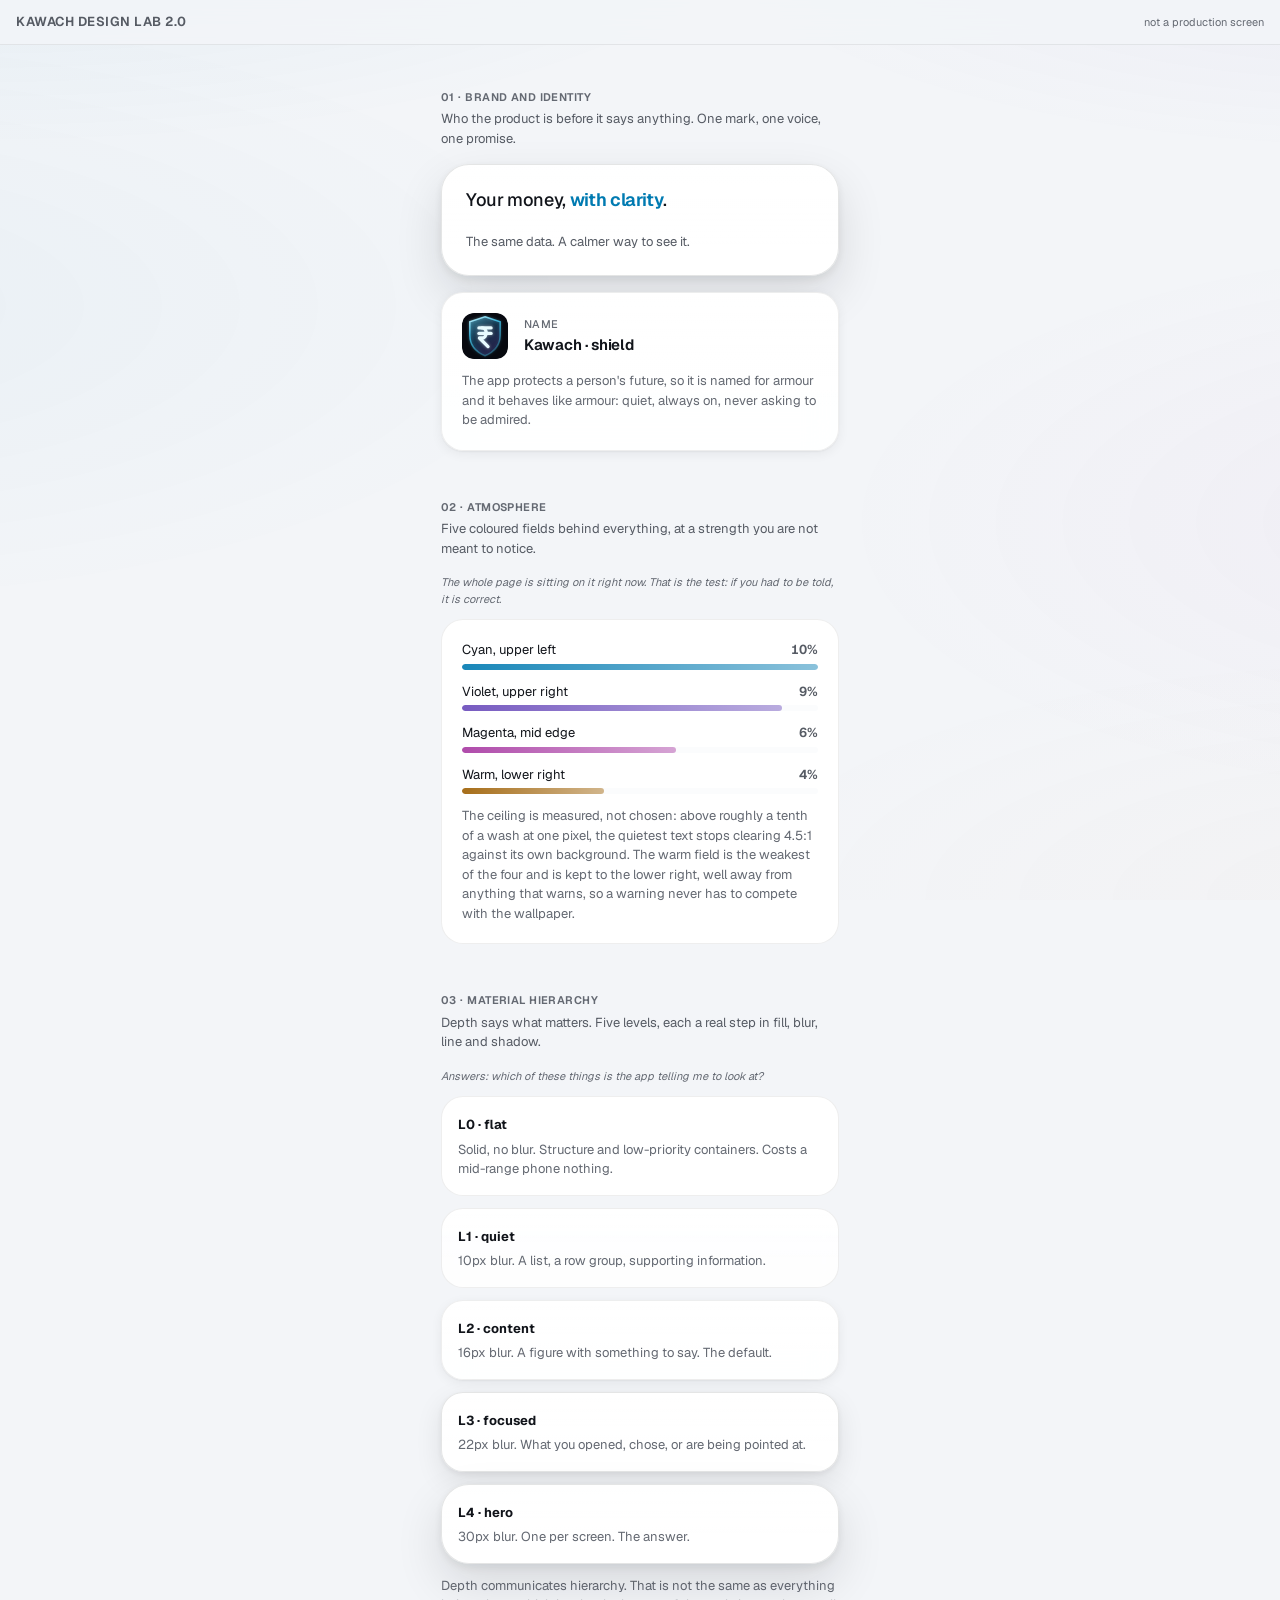
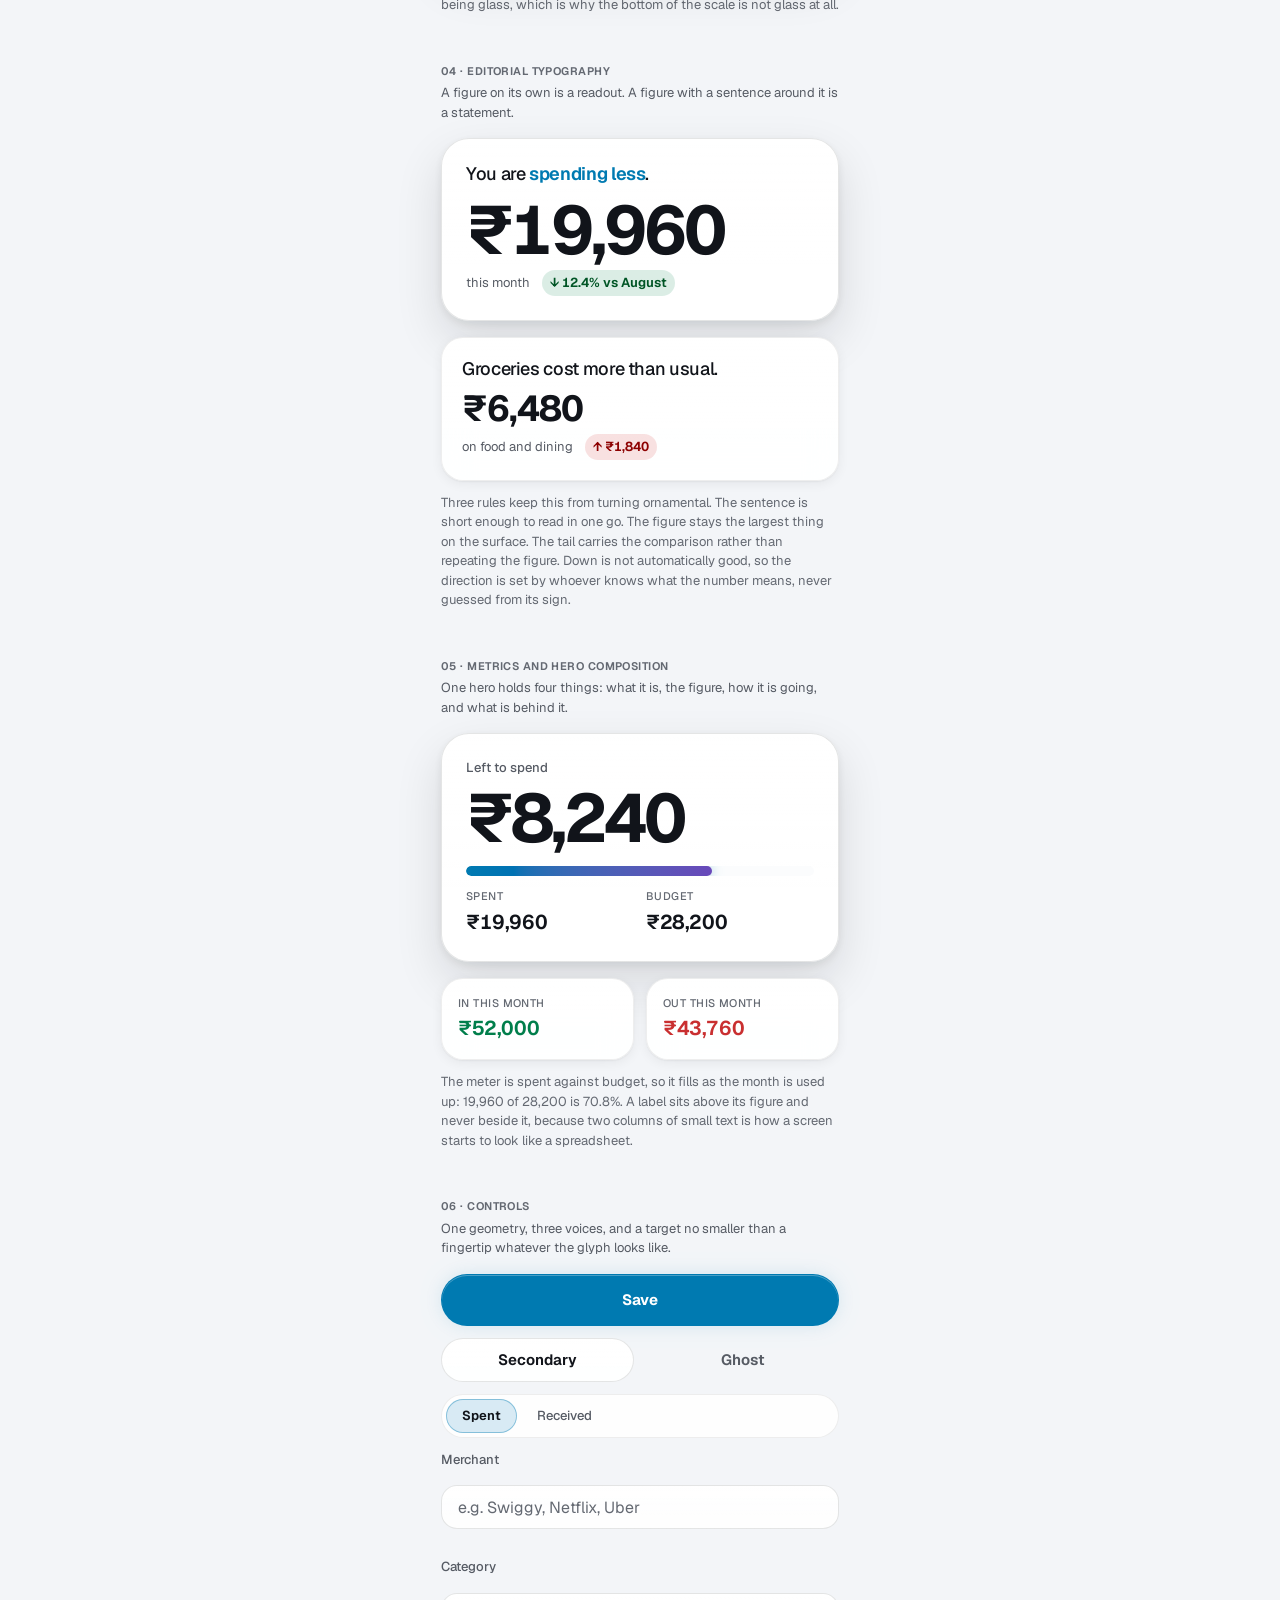
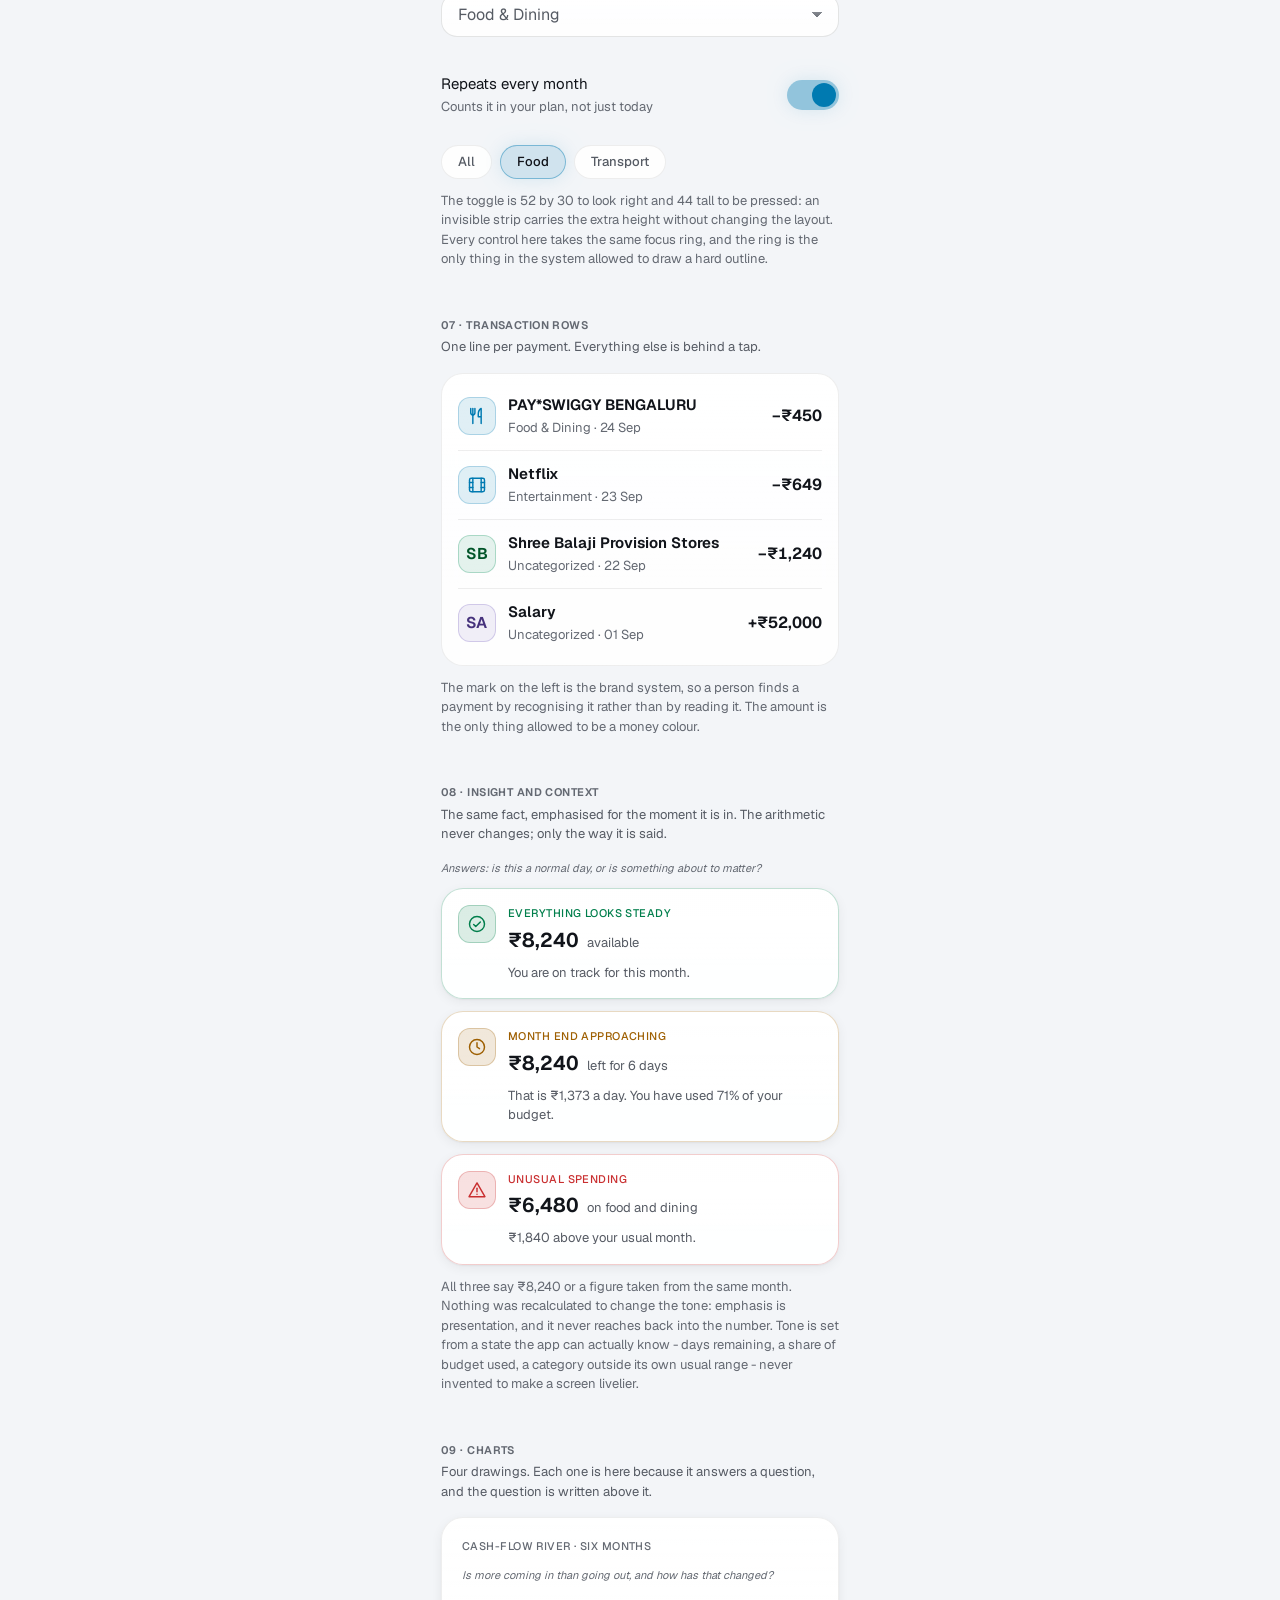
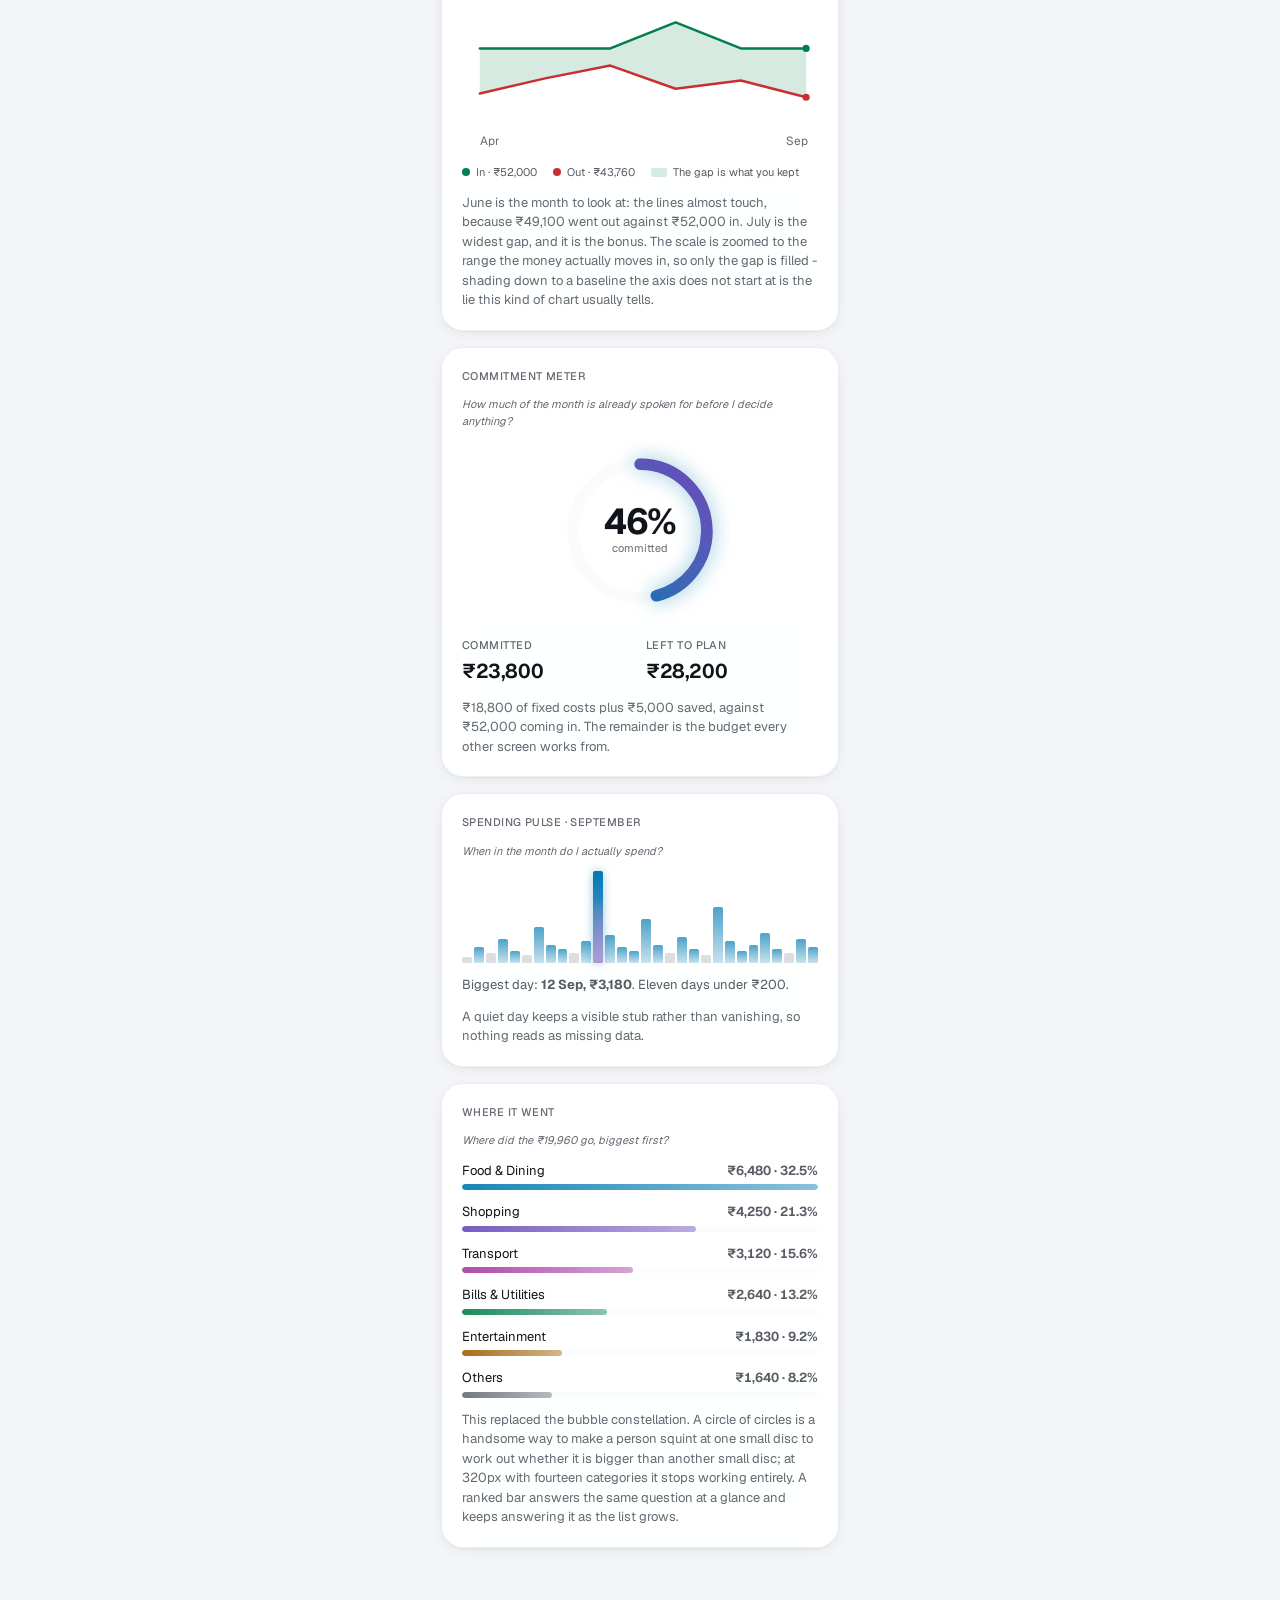
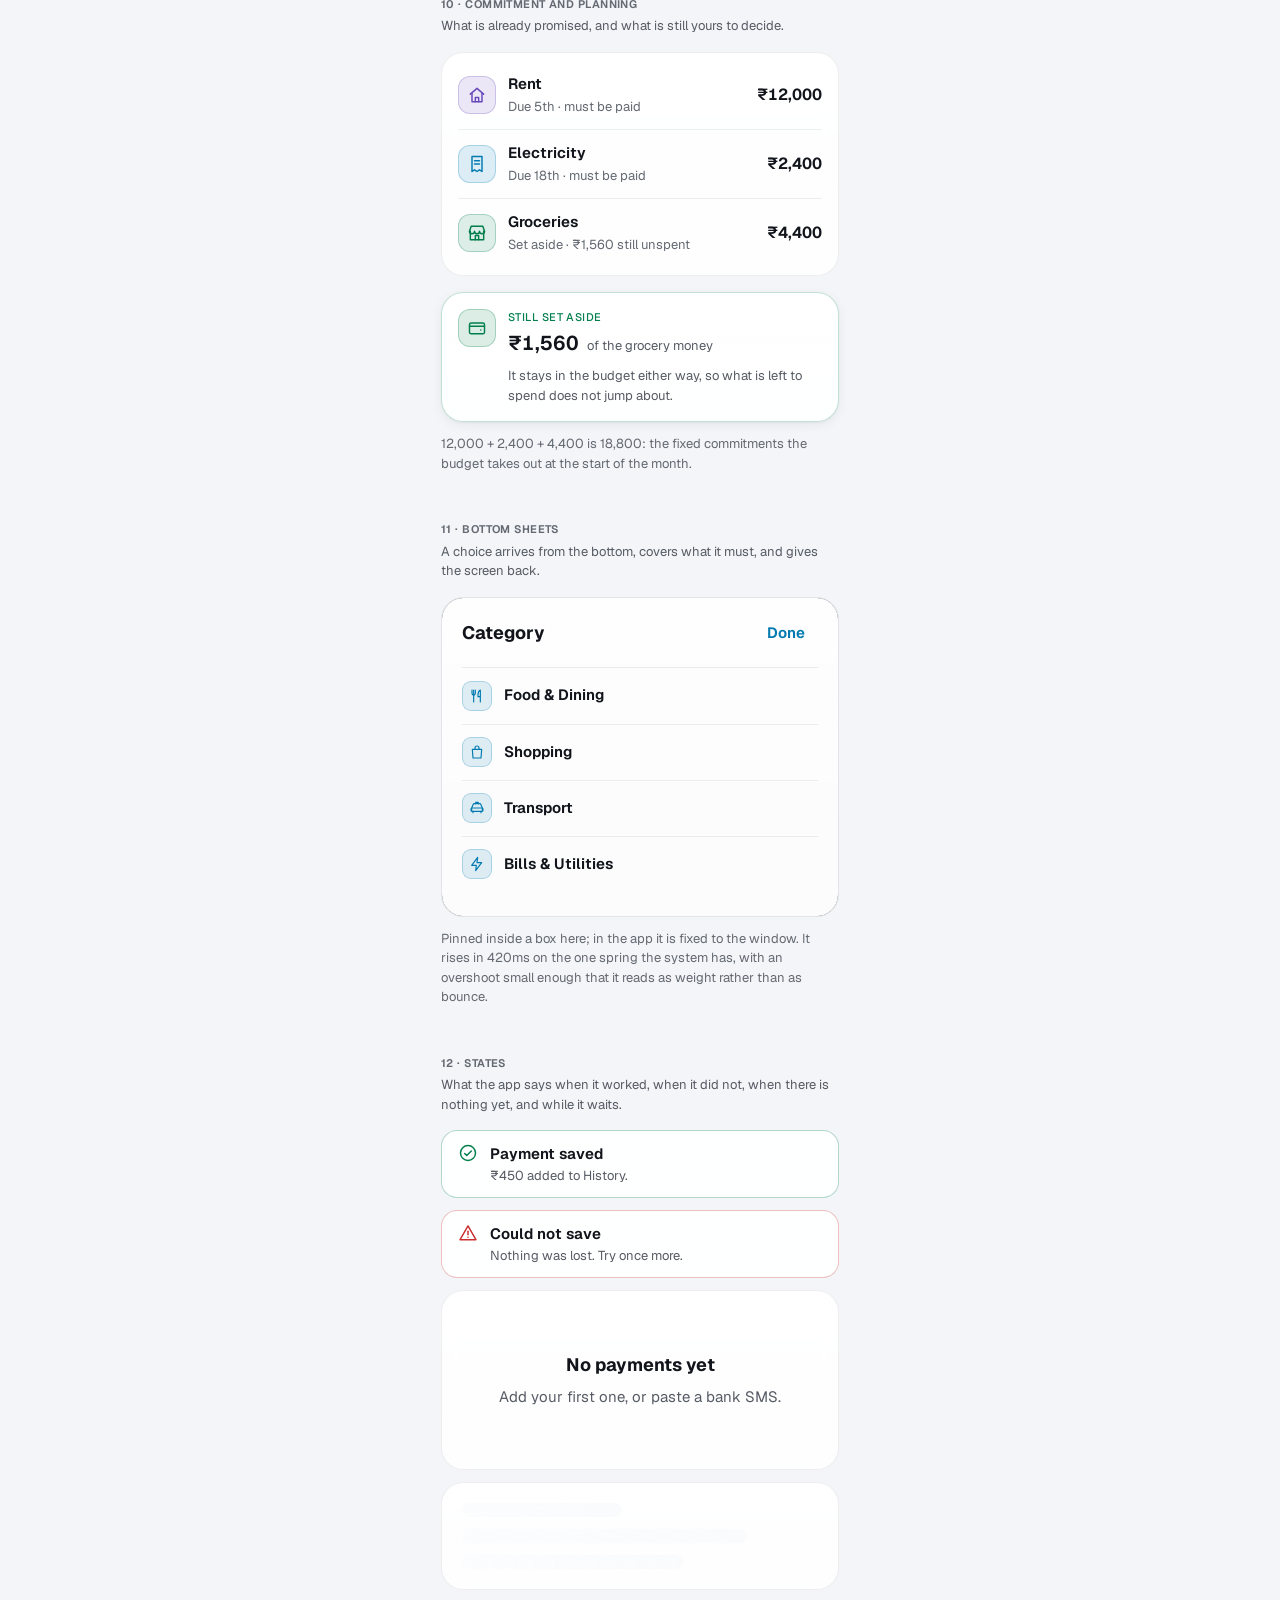
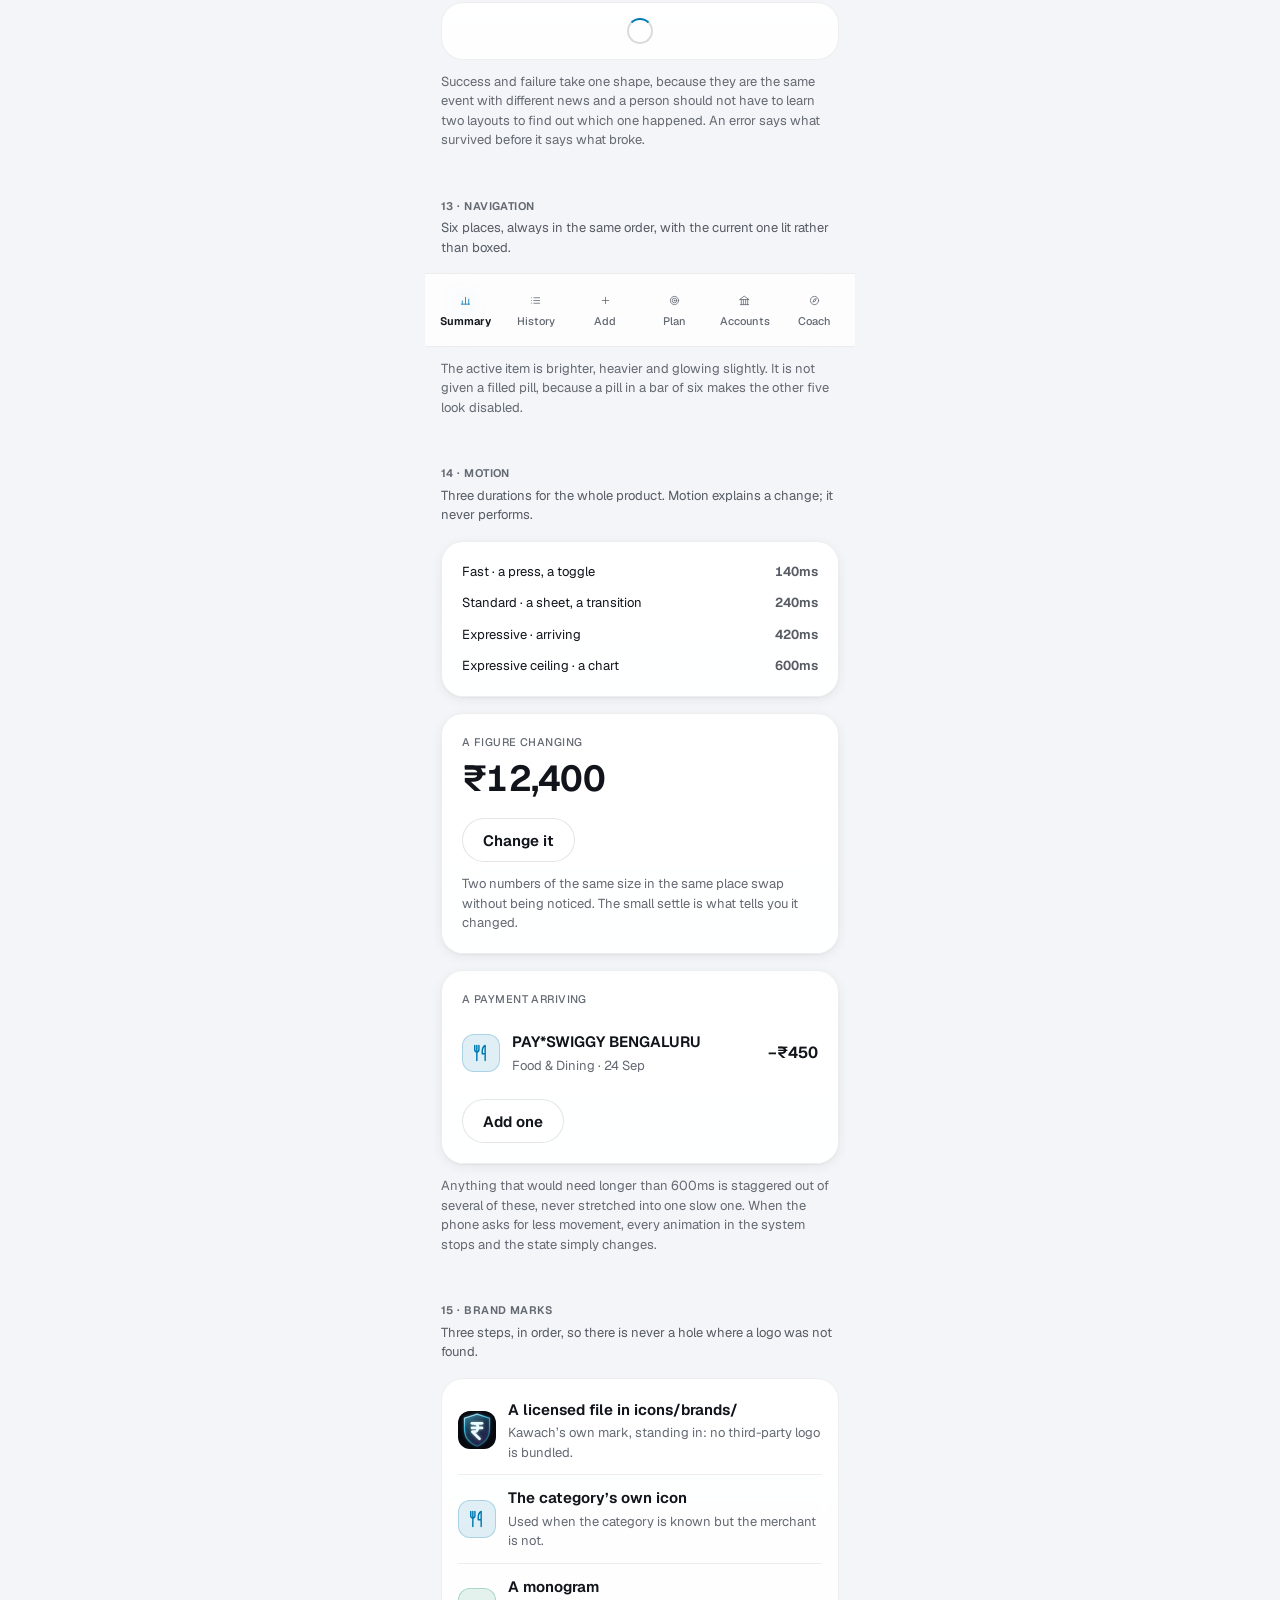
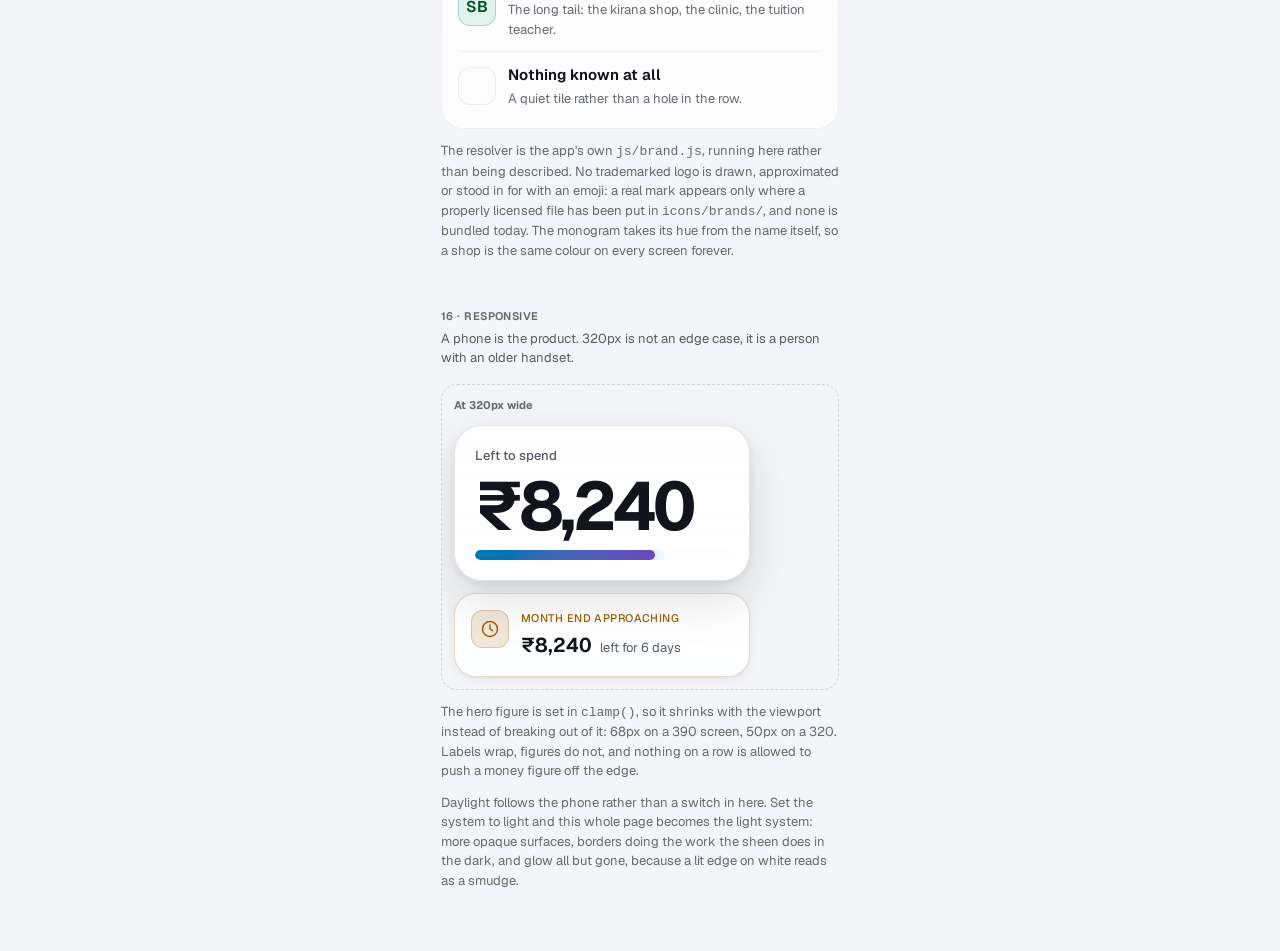
==== lab/index.html @ 201e1597 "Kawach 4.0: one product, six screens on the same design system Every screen now speaks the Design La" ====
<!doctype html>
<html lang="en">
<head>
<meta charset="utf-8">
<meta name="viewport" content="width=device-width, initial-scale=1, viewport-fit=cover">
<title>Kawach design lab 2.0</title>
<meta name="robots" content="noindex">
<meta name="theme-color" content="#0a0c14">
<!--
  THE DESIGN LAB 2.0. Not a screen of the app.

  It exists so the visual system can be judged on its own before a screen is
  built on it. It loads css/dna.css for the system and two of the app's own
  modules - js/icons.js and js/brand.js - so the icon set and the brand
  resolver are the real ones rather than a drawing of them. No database, no
  router, no service worker, no network. Deleting this folder would leave
  Kawach exactly as it is.

  Every figure here is invented, and every figure here adds up:

      income                52,000
      fixed commitments   - 18,800
      saved each month    -  5,000
      ------------------------------
      budget                28,200
      spent so far        - 19,960
      ------------------------------
      left to spend          8,240

  A system that lies about arithmetic cannot be made to look right here.
-->
<link rel="stylesheet" href="../css/dna.css">
<style>
  /* Lab chrome only. Nothing in this block is part of the system. */
  body { margin: 0; }
  .lab { max-width: 430px; margin: 0 auto; padding: var(--k-5) var(--k-4) var(--k-16); }

  .lab-bar {
    position: sticky; top: 0; z-index: 5;
    display: flex; align-items: baseline; gap: var(--k-3);
    padding: var(--k-3) var(--k-4);
    background: color-mix(in oklch, var(--k-bg) 86%, transparent);
    -webkit-backdrop-filter: blur(18px); backdrop-filter: blur(18px);
    border-bottom: 1px solid var(--k-hairline);
  }
  .lab-bar b {
    font-size: var(--k-label); font-weight: var(--k-w-fig);
    letter-spacing: var(--k-track-caption); text-transform: uppercase; color: var(--k-text-2);
  }
  .lab-bar span { margin-left: auto; font-size: var(--k-caption); color: var(--k-text-3); }

  .lab-sec { margin-top: var(--k-12); }
  .lab-sec:first-of-type { margin-top: var(--k-6); }
  .lab-sec > h2 {
    margin: 0 0 var(--k-1);
    font-size: var(--k-caption); font-weight: var(--k-w-fig);
    letter-spacing: var(--k-track-caption); text-transform: uppercase; color: var(--k-text-3);
  }
  /* What the section is for, in one line. The lab explains itself or it is
     just a page of pretty rectangles. */
  .lab-sec > h2 + p { margin: 0 0 var(--k-4); font-size: var(--k-label); color: var(--k-text-2); line-height: var(--k-lh-body); }
  .lab-note { font-size: var(--k-label); color: var(--k-text-3); margin: var(--k-3) 0 0; line-height: var(--k-lh-body); }
  .lab-q { font-size: var(--k-caption); color: var(--k-text-3); margin: 0 0 var(--k-3); font-style: italic; }

  .stack { display: flex; flex-direction: column; gap: var(--k-4); }
  .stack--tight { gap: var(--k-3); }
  .rowy { display: flex; gap: var(--k-2); flex-wrap: wrap; align-items: center; }
  .two { display: grid; grid-template-columns: 1fr 1fr; gap: var(--k-3); }
  .three { display: grid; grid-template-columns: repeat(3, 1fr); gap: var(--k-3); }

  .swatch { height: 52px; border-radius: var(--k-r-sm); border: 1px solid var(--k-hairline); }
  .swatch-name { font-size: var(--k-caption); color: var(--k-text-3); margin-top: 5px; display: block; }

  /* The app's icon helper returns <svg class="icon">, which production sizes
     in style.css. The lab does not load style.css, so it sizes it here. */
  .icon { width: 1em; height: 1em; display: block; }

  /* A framed viewport for showing something at a width that is not this one. */
  .lab-frame {
    border: 1px dashed var(--k-border);
    border-radius: var(--k-r-md);
    padding: var(--k-3);
    overflow: hidden;
  }
  .lab-frame > b { display: block; font-size: var(--k-caption); color: var(--k-text-3); margin-bottom: var(--k-3); }
  /* Never wider than the column it sits in, or the demonstration of not
     overflowing is itself an overflow. */
  .lab-w320 { width: min(296px, 100%); }

  /* The nav is full width on a real screen, so the demo has to be too, or
     it measures six targets squeezed into a padded column and reports a
     problem the product does not have. */
  .lab-bleed { margin-inline: calc(var(--k-4) * -1); }

  /* The sheet component is fixed to the bottom of the window by design. To
     show it in a page of other things, it is pinned inside a box instead. */
  .sheet-demo { position: relative; height: 320px; border-radius: var(--k-r-lg); overflow: hidden; border: 1px solid var(--k-hairline); }
  .sheet-demo .k-scrim, .sheet-demo .k-sheet { position: absolute; }
</style>
</head>
<body class="k k-atmosphere">

<div class="lab-bar">
  <b>Kawach design lab 2.0</b>
  <span>not a production screen</span>
</div>

<div class="lab">

<!-- 01 · BRAND / IDENTITY ------------------------------------------- -->
<section class="lab-sec">
  <h2>01 · Brand and identity</h2>
  <p>Who the product is before it says anything. One mark, one voice, one promise.</p>

  <div class="k-hero">
    <div class="k-editorial">
      <p class="k-editorial__lede">Your money, <span class="k-editorial__em">with clarity</span>.</p>
      <div class="k-editorial__tail">The same data. A calmer way to see it.</div>
    </div>
  </div>

  <div class="k-pane" style="margin-top:var(--k-4)">
    <div class="rowy" style="gap:var(--k-4)">
      <img src="../icons/kawach.svg" alt="" width="46" height="46" style="border-radius:var(--k-r-sm)">
      <div class="k-metric">
        <span class="k-metric__k">Name</span>
        <span class="k-metric__v" style="font-size:var(--k-body)">Kawach &middot; shield</span>
      </div>
    </div>
    <p class="lab-note">The app protects a person's future, so it is named for armour and it behaves like armour: quiet, always on, never asking to be admired.</p>
  </div>
</section>

<!-- 02 · ATMOSPHERE ------------------------------------------------- -->
<section class="lab-sec">
  <h2>02 · Atmosphere</h2>
  <p>Five coloured fields behind everything, at a strength you are not meant to notice.</p>
  <p class="lab-q">The whole page is sitting on it right now. That is the test: if you had to be told, it is correct.</p>

  <div class="k-pane--flat k-pane">
    <div class="stack stack--tight">
      <div class="k-share__row">
        <span class="k-share__name">Cyan, upper left</span><span class="k-share__v">10%</span>
        <div class="k-share__track"><div class="k-share__fill" style="--k-w:100%;--k-tint:var(--k-cyan)"></div></div>
      </div>
      <div class="k-share__row">
        <span class="k-share__name">Violet, upper right</span><span class="k-share__v">9%</span>
        <div class="k-share__track"><div class="k-share__fill" style="--k-w:90%;--k-tint:var(--k-violet)"></div></div>
      </div>
      <div class="k-share__row">
        <span class="k-share__name">Magenta, mid edge</span><span class="k-share__v">6%</span>
        <div class="k-share__track"><div class="k-share__fill" style="--k-w:60%;--k-tint:var(--k-magenta)"></div></div>
      </div>
      <div class="k-share__row">
        <span class="k-share__name">Warm, lower right</span><span class="k-share__v">4%</span>
        <div class="k-share__track"><div class="k-share__fill" style="--k-w:40%;--k-tint:var(--k-warning)"></div></div>
      </div>
    </div>
    <p class="lab-note">The ceiling is measured, not chosen: above roughly a tenth of a wash at one pixel, the quietest text stops clearing 4.5:1 against its own background. The warm field is the weakest of the four and is kept to the lower right, well away from anything that warns, so a warning never has to compete with the wallpaper.</p>
  </div>
</section>

<!-- 03 · MATERIAL HIERARCHY ----------------------------------------- -->
<section class="lab-sec">
  <h2>03 · Material hierarchy</h2>
  <p>Depth says what matters. Five levels, each a real step in fill, blur, line and shadow.</p>
  <p class="lab-q">Answers: which of these things is the app telling me to look at?</p>

  <div class="stack stack--tight">
    <div class="k-pane k-pane--flat" style="padding:var(--k-4)">
      <b style="font-size:var(--k-label)">L0 &middot; flat</b>
      <p class="lab-note" style="margin-top:4px">Solid, no blur. Structure and low-priority containers. Costs a mid-range phone nothing.</p>
    </div>
    <div class="k-pane k-pane--quiet" style="padding:var(--k-4)">
      <b style="font-size:var(--k-label)">L1 &middot; quiet</b>
      <p class="lab-note" style="margin-top:4px">10px blur. A list, a row group, supporting information.</p>
    </div>
    <div class="k-pane" style="padding:var(--k-4)">
      <b style="font-size:var(--k-label)">L2 &middot; content</b>
      <p class="lab-note" style="margin-top:4px">16px blur. A figure with something to say. The default.</p>
    </div>
    <div class="k-pane k-pane--focus" style="padding:var(--k-4)">
      <b style="font-size:var(--k-label)">L3 &middot; focused</b>
      <p class="lab-note" style="margin-top:4px">22px blur. What you opened, chose, or are being pointed at.</p>
    </div>
    <div class="k-hero" style="padding:var(--k-4)">
      <b style="font-size:var(--k-label)">L4 &middot; hero</b>
      <p class="lab-note" style="margin-top:4px">30px blur. One per screen. The answer.</p>
    </div>
  </div>
  <p class="lab-note">Depth communicates hierarchy. That is not the same as everything being glass, which is why the bottom of the scale is not glass at all.</p>
</section>

<!-- 04 · EDITORIAL TYPOGRAPHY --------------------------------------- -->
<section class="lab-sec">
  <h2>04 · Editorial typography</h2>
  <p>A figure on its own is a readout. A figure with a sentence around it is a statement.</p>

  <div class="k-hero">
    <div class="k-editorial">
      <p class="k-editorial__lede">You are <span class="k-editorial__em">spending less</span>.</p>
      <div class="k-editorial__figure k-editorial__figure--hero">&#8377;19,960</div>
      <div class="k-editorial__tail">
        <span>this month</span>
        <span class="k-delta k-delta--good">&#8595; 12.4% vs August</span>
      </div>
    </div>
  </div>

  <div class="k-pane" style="margin-top:var(--k-4)">
    <div class="k-editorial">
      <p class="k-editorial__lede">Groceries cost more than usual.</p>
      <div class="k-editorial__figure">&#8377;6,480</div>
      <div class="k-editorial__tail">
        <span>on food and dining</span>
        <span class="k-delta k-delta--bad">&#8593; &#8377;1,840</span>
      </div>
    </div>
  </div>

  <p class="lab-note">Three rules keep this from turning ornamental. The sentence is short enough to read in one go. The figure stays the largest thing on the surface. The tail carries the comparison rather than repeating the figure. Down is not automatically good, so the direction is set by whoever knows what the number means, never guessed from its sign.</p>
</section>

<!-- 05 · METRICS / HERO COMPOSITION --------------------------------- -->
<section class="lab-sec">
  <h2>05 · Metrics and hero composition</h2>
  <p>One hero holds four things: what it is, the figure, how it is going, and what is behind it.</p>

  <div class="k-hero">
    <div class="k-hero__label">Left to spend</div>
    <div class="k-hero__figure">&#8377;8,240</div>
    <div class="k-meter" style="margin:var(--k-4) 0 var(--k-3)">
      <div class="k-meter__fill" style="width:70.8%"></div>
    </div>
    <div class="two">
      <div class="k-metric"><span class="k-metric__k">Spent</span><span class="k-metric__v">&#8377;19,960</span></div>
      <div class="k-metric"><span class="k-metric__k">Budget</span><span class="k-metric__v">&#8377;28,200</span></div>
    </div>
  </div>

  <div class="two" style="margin-top:var(--k-4)">
    <div class="k-pane" style="padding:var(--k-4)">
      <div class="k-metric"><span class="k-metric__k">In this month</span><span class="k-metric__v k-metric__v--pos">&#8377;52,000</span></div>
    </div>
    <div class="k-pane" style="padding:var(--k-4)">
      <div class="k-metric"><span class="k-metric__k">Out this month</span><span class="k-metric__v k-metric__v--neg">&#8377;43,760</span></div>
    </div>
  </div>
  <p class="lab-note">The meter is spent against budget, so it fills as the month is used up: 19,960 of 28,200 is 70.8%. A label sits above its figure and never beside it, because two columns of small text is how a screen starts to look like a spreadsheet.</p>
</section>

<!-- 06 · CONTROLS ---------------------------------------------------- -->
<section class="lab-sec">
  <h2>06 · Controls</h2>
  <p>One geometry, three voices, and a target no smaller than a fingertip whatever the glyph looks like.</p>

  <div class="stack stack--tight">
    <button class="k-btn k-btn--primary" style="width:100%">Save</button>
    <div class="two">
      <button class="k-btn k-btn--secondary">Secondary</button>
      <button class="k-btn k-btn--ghost">Ghost</button>
    </div>

    <div class="k-seg" role="tablist" aria-label="Which way the money went">
      <button class="k-seg__btn" role="tab" aria-selected="true">Spent</button>
      <button class="k-seg__btn" role="tab" aria-selected="false">Received</button>
    </div>

    <div class="k-field">
      <span class="k-label">Merchant</span>
      <input class="k-input" type="text" placeholder="e.g. Swiggy, Netflix, Uber">
    </div>

    <div class="k-field">
      <span class="k-label">Category</span>
      <select class="k-select">
        <option>Food &amp; Dining</option>
        <option>Shopping</option>
        <option>Transport</option>
      </select>
    </div>

    <div class="k-switch-row">
      <span class="k-switch-row__text" id="lab-sw">Repeats every month
        <span class="k-switch-row__sub">Counts it in your plan, not just today</span>
      </span>
      <button class="k-toggle" role="switch" aria-checked="true" aria-labelledby="lab-sw" data-toggle></button>
    </div>

    <div class="rowy">
      <button class="k-chip">All</button>
      <button class="k-chip" aria-pressed="true">Food</button>
      <button class="k-chip">Transport</button>
    </div>
  </div>
  <p class="lab-note">The toggle is 52 by 30 to look right and 44 tall to be pressed: an invisible strip carries the extra height without changing the layout. Every control here takes the same focus ring, and the ring is the only thing in the system allowed to draw a hard outline.</p>
</section>

<!-- 07 · TRANSACTION ROWS -------------------------------------------- -->
<section class="lab-sec">
  <h2>07 · Transaction rows</h2>
  <p>One line per payment. Everything else is behind a tap.</p>

  <div class="k-pane k-pane--quiet" style="padding:var(--k-2) var(--k-4)">
    <div class="k-rows" id="lab-rows"></div>
  </div>
  <p class="lab-note">The mark on the left is the brand system, so a person finds a payment by recognising it rather than by reading it. The amount is the only thing allowed to be a money colour.</p>
</section>

<!-- 08 · INSIGHTS AND CONTEXT ---------------------------------------- -->
<section class="lab-sec">
  <h2>08 · Insight and context</h2>
  <p>The same fact, emphasised for the moment it is in. The arithmetic never changes; only the way it is said.</p>
  <p class="lab-q">Answers: is this a normal day, or is something about to matter?</p>

  <div class="stack stack--tight">
    <div class="k-context k-context--calm">
      <span class="k-context__mark" data-icon="check"></span>
      <div class="k-context__body">
        <div class="k-context__k">Everything looks steady</div>
        <div class="k-context__v">&#8377;8,240 <span class="k-context__qual">available</span></div>
        <p class="k-context__note">You are on track for this month.</p>
      </div>
    </div>

    <div class="k-context k-context--attention">
      <span class="k-context__mark" data-icon="clock"></span>
      <div class="k-context__body">
        <div class="k-context__k">Month end approaching</div>
        <div class="k-context__v">&#8377;8,240 <span class="k-context__qual">left for 6 days</span></div>
        <p class="k-context__note">That is &#8377;1,373 a day. You have used 71% of your budget.</p>
      </div>
    </div>

    <div class="k-context k-context--alert">
      <span class="k-context__mark" data-icon="alert"></span>
      <div class="k-context__body">
        <div class="k-context__k">Unusual spending</div>
        <div class="k-context__v">&#8377;6,480 <span class="k-context__qual">on food and dining</span></div>
        <p class="k-context__note">&#8377;1,840 above your usual month.</p>
      </div>
    </div>
  </div>
  <p class="lab-note">All three say &#8377;8,240 or a figure taken from the same month. Nothing was recalculated to change the tone: emphasis is presentation, and it never reaches back into the number. Tone is set from a state the app can actually know - days remaining, a share of budget used, a category outside its own usual range - never invented to make a screen livelier.</p>
</section>

<!-- 09 · CHARTS ------------------------------------------------------ -->
<section class="lab-sec">
  <h2>09 · Charts</h2>
  <p>Four drawings. Each one is here because it answers a question, and the question is written above it.</p>

  <!-- A · cash-flow river -->
  <div class="k-pane">
    <div class="k-metric" style="margin-bottom:var(--k-3)">
      <span class="k-metric__k">Cash-flow river &middot; six months</span>
    </div>
    <p class="lab-q">Is more coming in than going out, and how has that changed?</p>
    <svg class="k-chart" viewBox="0 0 300 132" role="img" aria-label="Money in holds near 52,000 a month, with 56,400 in July. Money out moves between 43,760 and 49,100. The gap stayed positive every month, narrowest in June and widest in July.">
      <!-- The gap is the money kept. It is the only thing filled. -->
      <path class="k-river__band" d="M15,45 L70,45 L125,45 L180,23 L235,45 L290,45 L290,86.2 L235,72.05 L180,79 L125,59.5 L70,70.25 L15,83 Z"/>
      <path class="k-river__line" style="--k-tint:var(--k-positive)" d="M15,45 L70,45 L125,45 L180,23 L235,45 L290,45"/>
      <path class="k-river__line" style="--k-tint:var(--k-negative)" d="M15,83 L70,70.25 L125,59.5 L180,79 L235,72.05 L290,86.2"/>
      <circle class="k-river__cap" style="--k-tint:var(--k-positive)" cx="290" cy="45" r="3"/>
      <circle class="k-river__cap" style="--k-tint:var(--k-negative)" cx="290" cy="86.2" r="3"/>
      <text class="k-chart__tick" x="15" y="126">Apr</text>
      <text class="k-chart__tick" x="273" y="126">Sep</text>
    </svg>
    <div class="k-legend">
      <span class="k-legend__item"><i class="k-legend__dot" style="--k-tint:var(--k-positive)"></i>In &middot; &#8377;52,000</span>
      <span class="k-legend__item"><i class="k-legend__dot" style="--k-tint:var(--k-negative)"></i>Out &middot; &#8377;43,760</span>
      <span class="k-legend__item"><i class="k-legend__dot" style="width:16px;height:9px;border-radius:2px;background:color-mix(in oklch, var(--k-positive) 16%, transparent)"></i>The gap is what you kept</span>
    </div>
    <p class="lab-note">June is the month to look at: the lines almost touch, because &#8377;49,100 went out against &#8377;52,000 in. July is the widest gap, and it is the bonus. The scale is zoomed to the range the money actually moves in, so only the gap is filled - shading down to a baseline the axis does not start at is the lie this kind of chart usually tells.</p>
  </div>

  <!-- B · radial commitment meter -->
  <div class="k-pane" style="margin-top:var(--k-4)">
    <div class="k-metric" style="margin-bottom:var(--k-3)">
      <span class="k-metric__k">Commitment meter</span>
    </div>
    <p class="lab-q">How much of the month is already spoken for before I decide anything?</p>
    <div class="k-radial" style="max-width:180px;margin:0 auto">
      <svg class="k-radial__svg" viewBox="0 0 140 140" role="img" aria-label="46 percent of income is committed.">
        <defs>
          <linearGradient id="kRing" x1="0" y1="0" x2="1" y2="1">
            <stop offset="0%" stop-color="var(--k-cyan)"/>
            <stop offset="100%" stop-color="var(--k-violet)"/>
          </linearGradient>
        </defs>
        <circle class="k-chart__ring-track" cx="70" cy="70" r="52"/>
        <circle class="k-chart__ring-fill k-fill-in" cx="70" cy="70" r="52"
                stroke-dasharray="150.3 326.7" style="--k-len:326.7"/>
      </svg>
      <div class="k-radial__mid">
        <span class="k-radial__v">46%</span>
        <span class="k-radial__k">committed</span>
      </div>
    </div>
    <div class="two" style="margin-top:var(--k-4)">
      <div class="k-metric"><span class="k-metric__k">Committed</span><span class="k-metric__v">&#8377;23,800</span></div>
      <div class="k-metric"><span class="k-metric__k">Left to plan</span><span class="k-metric__v">&#8377;28,200</span></div>
    </div>
    <p class="lab-note">&#8377;18,800 of fixed costs plus &#8377;5,000 saved, against &#8377;52,000 coming in. The remainder is the budget every other screen works from.</p>
  </div>

  <!-- C · spending pulse -->
  <div class="k-pane" style="margin-top:var(--k-4)">
    <div class="k-metric" style="margin-bottom:var(--k-3)">
      <span class="k-metric__k">Spending pulse &middot; September</span>
    </div>
    <p class="lab-q">When in the month do I actually spend?</p>
    <div class="k-pulse" id="lab-pulse" role="img" aria-label="Daily spending through September. The largest day is the 12th."></div>
    <p class="k-chart__note">Biggest day: <strong>12 Sep, &#8377;3,180</strong>. Eleven days under &#8377;200.</p>
    <p class="lab-note">A quiet day keeps a visible stub rather than vanishing, so nothing reads as missing data.</p>
  </div>

  <!-- D · share -->
  <div class="k-pane" style="margin-top:var(--k-4)">
    <div class="k-metric" style="margin-bottom:var(--k-3)">
      <span class="k-metric__k">Where it went</span>
    </div>
    <p class="lab-q">Where did the &#8377;19,960 go, biggest first?</p>
    <div class="k-share" id="lab-share"></div>
    <p class="lab-note">This replaced the bubble constellation. A circle of circles is a handsome way to make a person squint at one small disc to work out whether it is bigger than another small disc; at 320px with fourteen categories it stops working entirely. A ranked bar answers the same question at a glance and keeps answering it as the list grows.</p>
  </div>
</section>

<!-- 10 · COMMITMENT / PLANNING --------------------------------------- -->
<section class="lab-sec">
  <h2>10 · Commitment and planning</h2>
  <p>What is already promised, and what is still yours to decide.</p>

  <div class="k-pane k-pane--quiet" style="padding:var(--k-2) var(--k-4)">
    <div class="k-rows">
      <div class="k-row">
        <span class="k-icon" style="--k-tint:var(--k-violet)" data-icon="home"></span>
        <span class="k-row__body"><span class="k-row__title">Rent</span><span class="k-row__meta">Due 5th &middot; must be paid</span></span>
        <span class="k-row__value">&#8377;12,000</span>
      </div>
      <div class="k-row">
        <span class="k-icon" style="--k-tint:var(--k-cyan)" data-icon="bill"></span>
        <span class="k-row__body"><span class="k-row__title">Electricity</span><span class="k-row__meta">Due 18th &middot; must be paid</span></span>
        <span class="k-row__value">&#8377;2,400</span>
      </div>
      <div class="k-row">
        <span class="k-icon" style="--k-tint:var(--k-positive)" data-icon="store"></span>
        <span class="k-row__body"><span class="k-row__title">Groceries</span><span class="k-row__meta">Set aside &middot; &#8377;1,560 still unspent</span></span>
        <span class="k-row__value">&#8377;4,400</span>
      </div>
    </div>
  </div>

  <div class="k-context k-context--calm" style="margin-top:var(--k-4)">
    <span class="k-context__mark" data-icon="wallet"></span>
    <div class="k-context__body">
      <div class="k-context__k">Still set aside</div>
      <div class="k-context__v">&#8377;1,560 <span class="k-context__qual">of the grocery money</span></div>
      <p class="k-context__note">It stays in the budget either way, so what is left to spend does not jump about.</p>
    </div>
  </div>
  <p class="lab-note">12,000 + 2,400 + 4,400 is 18,800: the fixed commitments the budget takes out at the start of the month.</p>
</section>

<!-- 11 · BOTTOM SHEETS ----------------------------------------------- -->
<section class="lab-sec">
  <h2>11 · Bottom sheets</h2>
  <p>A choice arrives from the bottom, covers what it must, and gives the screen back.</p>

  <div class="sheet-demo">
    <div class="k-scrim"></div>
    <div class="k-sheet">
      <div class="k-sheet__grip"></div>
      <div class="k-sheet__head">
        <span class="k-sheet__title">Category</span>
        <button class="k-btn k-btn--ghost k-sheet__close">Done</button>
      </div>
      <div class="k-rows" id="lab-sheet-rows"></div>
    </div>
  </div>
  <p class="lab-note">Pinned inside a box here; in the app it is fixed to the window. It rises in 420ms on the one spring the system has, with an overshoot small enough that it reads as weight rather than as bounce.</p>
</section>

<!-- 12 · STATES ------------------------------------------------------ -->
<section class="lab-sec">
  <h2>12 · States</h2>
  <p>What the app says when it worked, when it did not, when there is nothing yet, and while it waits.</p>

  <div class="stack stack--tight">
    <div class="k-state">
      <span class="k-state__mark" data-icon="check"></span>
      <div>
        <div class="k-state__title">Payment saved</div>
        <div class="k-state__body">&#8377;450 added to History.</div>
      </div>
    </div>

    <div class="k-state k-state--error">
      <span class="k-state__mark" data-icon="alert"></span>
      <div>
        <div class="k-state__title">Could not save</div>
        <div class="k-state__body">Nothing was lost. Try once more.</div>
      </div>
    </div>

    <div class="k-pane k-pane--quiet">
      <div class="k-empty">
        <div class="k-empty__title">No payments yet</div>
        <div>Add your first one, or paste a bank SMS.</div>
      </div>
    </div>

    <div class="k-pane k-pane--quiet">
      <div class="stack stack--tight">
        <div class="k-skeleton" style="height:14px;width:45%"></div>
        <div class="k-skeleton" style="height:14px;width:80%"></div>
        <div class="k-skeleton" style="height:14px;width:62%"></div>
      </div>
    </div>

    <div class="k-pane k-pane--quiet" style="padding:0">
      <div class="k-refresh"><div class="k-refresh__ring"></div></div>
    </div>
  </div>
  <p class="lab-note">Success and failure take one shape, because they are the same event with different news and a person should not have to learn two layouts to find out which one happened. An error says what survived before it says what broke.</p>
</section>

<!-- 13 · NAVIGATION -------------------------------------------------- -->
<section class="lab-sec">
  <h2>13 · Navigation</h2>
  <p>Six places, always in the same order, with the current one lit rather than boxed.</p>

  <nav class="k-nav lab-bleed" style="position:static;border-top:1px solid var(--k-hairline);border-bottom:1px solid var(--k-hairline)">
    <button class="k-nav__item" aria-current="page"><span class="k-nav__dot" data-icon="summary"></span>Summary</button>
    <button class="k-nav__item"><span class="k-nav__dot" data-icon="history"></span>History</button>
    <button class="k-nav__item"><span class="k-nav__dot" data-icon="add"></span>Add</button>
    <button class="k-nav__item"><span class="k-nav__dot" data-icon="plan"></span>Plan</button>
    <button class="k-nav__item"><span class="k-nav__dot" data-icon="accounts"></span>Accounts</button>
    <button class="k-nav__item"><span class="k-nav__dot" data-icon="coach"></span>Coach</button>
  </nav>
  <p class="lab-note">The active item is brighter, heavier and glowing slightly. It is not given a filled pill, because a pill in a bar of six makes the other five look disabled.</p>
</section>

<!-- 14 · MOTION ------------------------------------------------------ -->
<section class="lab-sec">
  <h2>14 · Motion</h2>
  <p>Three durations for the whole product. Motion explains a change; it never performs.</p>

  <div class="k-pane">
    <div class="stack stack--tight">
      <div class="k-share__row">
        <span class="k-share__name">Fast &middot; a press, a toggle</span><span class="k-share__v">140ms</span>
      </div>
      <div class="k-share__row">
        <span class="k-share__name">Standard &middot; a sheet, a transition</span><span class="k-share__v">240ms</span>
      </div>
      <div class="k-share__row">
        <span class="k-share__name">Expressive &middot; arriving</span><span class="k-share__v">420ms</span>
      </div>
      <div class="k-share__row">
        <span class="k-share__name">Expressive ceiling &middot; a chart</span><span class="k-share__v">600ms</span>
      </div>
    </div>
  </div>

  <div class="k-pane" style="margin-top:var(--k-4)">
    <div class="k-metric" style="margin-bottom:var(--k-3)">
      <span class="k-metric__k">A figure changing</span>
      <span class="k-metric__v" style="font-size:var(--k-display)"><span class="k-count" id="lab-count">&#8377;12,400</span></span>
    </div>
    <button class="k-btn k-btn--secondary" id="lab-count-btn">Change it</button>
    <p class="lab-note">Two numbers of the same size in the same place swap without being noticed. The small settle is what tells you it changed.</p>
  </div>

  <div class="k-pane" style="margin-top:var(--k-4)">
    <div class="k-metric" style="margin-bottom:var(--k-3)"><span class="k-metric__k">A payment arriving</span></div>
    <div class="k-rows" id="lab-arrive"></div>
    <button class="k-btn k-btn--secondary" id="lab-arrive-btn" style="margin-top:var(--k-3)">Add one</button>
  </div>

  <p class="lab-note">Anything that would need longer than 600ms is staggered out of several of these, never stretched into one slow one. When the phone asks for less movement, every animation in the system stops and the state simply changes.</p>
</section>

<!-- 15 · BRAND MARKS ------------------------------------------------- -->
<section class="lab-sec">
  <h2>15 · Brand marks</h2>
  <p>Three steps, in order, so there is never a hole where a logo was not found.</p>

  <div class="k-pane k-pane--quiet" style="padding:var(--k-2) var(--k-4)">
    <div class="k-rows" id="lab-brand"></div>
  </div>
  <p class="lab-note">The resolver is the app's own <code>js/brand.js</code>, running here rather than being described. No trademarked logo is drawn, approximated or stood in for with an emoji: a real mark appears only where a properly licensed file has been put in <code>icons/brands/</code>, and none is bundled today. The monogram takes its hue from the name itself, so a shop is the same colour on every screen forever.</p>
</section>

<!-- 16 · RESPONSIVE -------------------------------------------------- -->
<section class="lab-sec">
  <h2>16 · Responsive</h2>
  <p>A phone is the product. 320px is not an edge case, it is a person with an older handset.</p>

  <div class="lab-frame">
    <b>At 320px wide</b>
    <div class="lab-w320">
      <div class="k-hero" style="padding:var(--k-5)">
        <div class="k-hero__label">Left to spend</div>
        <div class="k-hero__figure">&#8377;8,240</div>
        <div class="k-meter" style="margin-top:var(--k-3)"><div class="k-meter__fill" style="width:70.8%"></div></div>
      </div>
      <div class="k-context k-context--attention" style="margin-top:var(--k-3)">
        <span class="k-context__mark" data-icon="clock"></span>
        <div class="k-context__body">
          <div class="k-context__k">Month end approaching</div>
          <div class="k-context__v">&#8377;8,240 <span class="k-context__qual">left for 6 days</span></div>
        </div>
      </div>
    </div>
  </div>

  <p class="lab-note">The hero figure is set in <code>clamp()</code>, so it shrinks with the viewport instead of breaking out of it: 68px on a 390 screen, 50px on a 320. Labels wrap, figures do not, and nothing on a row is allowed to push a money figure off the edge.</p>
  <p class="lab-note">Daylight follows the phone rather than a switch in here. Set the system to light and this whole page becomes the light system: more opaque surfaces, borders doing the work the sheen does in the dark, and glow all but gone, because a lit edge on white reads as a smudge.</p>
</section>

</div>

<script type="module">
  /* The lab uses the app's own modules so the icon set and the brand
     resolver are the real ones. Nothing else from the app is loaded: no
     database, no router, no network. */
  import { fillIcons } from '../js/icons.js';
  import { brandMark } from '../js/brand.js';

  const money = (n) => '₹' + n.toLocaleString('en-IN');

  /* --- transaction rows ------------------------------------------- */
  const TXNS = [
    { name: 'PAY*SWIGGY BENGALURU', cat: 'Food & Dining', when: '24 Sep', amt: -450 },
    { name: 'Netflix', cat: 'Entertainment', when: '23 Sep', amt: -649 },
    { name: 'Shree Balaji Provision Stores', cat: '', when: '22 Sep', amt: -1240 },
    { name: 'Salary', cat: '', when: '01 Sep', amt: 52000 },
  ];
  const rowHtml = (t) => `
    <div class="k-row">
      ${brandMark(t.name, { category: t.cat, size: 'md' })}
      <span class="k-row__body">
        <span class="k-row__title">${t.name}</span>
        <span class="k-row__meta">${t.cat || 'Uncategorized'} &middot; ${t.when}</span>
      </span>
      <span class="k-row__value ${t.amt > 0 ? 'k-row__valuealue--pos' : ''}">${t.amt > 0 ? '+' : '−'}${money(Math.abs(t.amt))}</span>
    </div>`;
  document.getElementById('lab-rows').innerHTML = TXNS.map(rowHtml).join('');

  /* --- the spending pulse, one bar a day --------------------------- */
  const DAYS = [3,8,5,12,6,4,18,9,7,5,11,46,14,8,6,22,9,5,13,7,4,28,11,6,9,15,7,5,12,8];
  document.getElementById('lab-pulse').innerHTML = DAYS.map((v, i) => {
    const cls = v === 46 ? ' k-pulse__bar--peak' : (v <= 5 ? ' k-pulse__bar--quiet' : '');
    return `<i class="k-pulse__bar${cls}" style="--k-h:${Math.round(v / 46 * 100)}%"></i>`;
  }).join('');

  /* --- where it went. The six add up to 19,960 exactly. ------------ */
  const SHARE = [
    ['Food & Dining', 6480, 'var(--k-cyan)'],
    ['Shopping', 4250, 'var(--k-violet)'],
    ['Transport', 3120, 'var(--k-magenta)'],
    ['Bills & Utilities', 2640, 'var(--k-positive)'],
    ['Entertainment', 1830, 'var(--k-warning)'],
    ['Others', 1640, 'var(--k-text-3)'],
  ];
  const TOTAL = SHARE.reduce((s, r) => s + r[1], 0); // 19,960
  const TOP = SHARE[0][1];
  document.getElementById('lab-share').innerHTML = SHARE.map(([name, v, tint]) => `
    <div class="k-share__row">
      <span class="k-share__name">${name}</span>
      <span class="k-share__v">${money(v)} &middot; ${(v / TOTAL * 100).toFixed(1)}%</span>
      <span class="k-share__track"><span class="k-share__fill" style="--k-w:${(v / TOP * 100).toFixed(1)}%;--k-tint:${tint}"></span></span>
    </div>`).join('');

  /* --- the sheet's rows -------------------------------------------- */
  const CATS = ['Food & Dining', 'Shopping', 'Transport', 'Bills & Utilities'];
  document.getElementById('lab-sheet-rows').innerHTML = CATS.map((c, i) => `
    <button class="k-row${i === 0 ? ' active' : ''}" style="min-height:56px">
      ${brandMark(c, { category: c, size: 'sm' })}
      <span class="k-row__body"><span class="k-row__title">${c}</span></span>
    </button>`).join('');

  /* --- the three steps of the brand system ------------------------- */
  const BRAND_DEMO = [
    ['A licensed file in icons/brands/', `<span class="k-brand k-brand--md"><img src="../icons/kawach.svg" alt="" width="24" height="24"></span>`, 'Kawach’s own mark, standing in: no third-party logo is bundled.'],
    ['The category’s own icon', brandMark('Big Bazaar', { category: 'Food & Dining', size: 'md' }), 'Used when the category is known but the merchant is not.'],
    ['A monogram', brandMark('Shree Balaji Provision Stores', { size: 'md' }), 'The long tail: the kirana shop, the clinic, the tuition teacher.'],
    ['Nothing known at all', brandMark('', { size: 'md' }), 'A quiet tile rather than a hole in the row.'],
  ];
  document.getElementById('lab-brand').innerHTML = BRAND_DEMO.map(([title, mark, sub]) => `
    <div class="k-row">
      ${mark}
      <span class="k-row__body"><span class="k-row__title">${title}</span><span class="k-row__meta">${sub}</span></span>
    </div>`).join('');

  /* --- motion demonstrations --------------------------------------- */
  const countEl = document.getElementById('lab-count');
  const FIGURES = [12400, 13200, 8240, 28200];
  let fi = 0;
  document.getElementById('lab-count-btn').addEventListener('click', () => {
    fi = (fi + 1) % FIGURES.length;
    countEl.textContent = money(FIGURES[fi]);
    countEl.classList.remove('k-count--tick');
    void countEl.offsetWidth; // let the animation be restarted
    countEl.classList.add('k-count--tick');
  });

  const arrive = document.getElementById('lab-arrive');
  const ARRIVING = [
    { name: 'Uber', cat: 'Transport', when: 'just now', amt: -218 },
    { name: 'PAY*SWIGGY BENGALURU', cat: 'Food & Dining', when: 'just now', amt: -450 },
    { name: 'Amazon', cat: 'Shopping', when: 'just now', amt: -1799 },
  ];
  let ai = 0;
  arrive.innerHTML = rowHtml(TXNS[0]);
  document.getElementById('lab-arrive-btn').addEventListener('click', () => {
    const t = ARRIVING[ai++ % ARRIVING.length];
    arrive.insertAdjacentHTML('afterbegin', rowHtml(t));
    arrive.firstElementChild.classList.add('k-settle');
    while (arrive.children.length > 4) arrive.lastElementChild.remove();
  });

  /* --- the toggle actually toggles --------------------------------- */
  document.querySelectorAll('[data-toggle]').forEach((t) => {
    t.addEventListener('click', () => {
      t.setAttribute('aria-checked', t.getAttribute('aria-checked') === 'true' ? 'false' : 'true');
    });
  });

  fillIcons(document);
</script>
</body>
</html>
---- css/dna.css ----
@font-face {
  font-family: "Geist";
  src: url("../fonts/Geist-Variable.woff2") format("woff2");
  font-weight: 100 900;
  font-style: normal;
  font-display: swap;
}

/* Kawach Visual DNA
 * =================
 *
 * The foundation for the redesign. This file is NOT loaded by the app: it is
 * loaded only by /lab/, so the system can be judged in isolation before any
 * of the six screens is touched. `css/tokens.css` and `css/style.css` are
 * untouched and production still runs on them.
 *
 * Everything here has a measured value. Where a value looks arbitrary there
 * is a comment saying what decided it - usually contrast, a fingertip, or
 * the fact that a phone has to draw it sixty times a second.
 *
 * The one rule the whole system rests on: DEPTH INSTEAD OF BORDERS. A thing
 * is separated from the thing behind it by being made of slightly different
 * material and catching slightly different light, not by having a line drawn
 * around it. Lines are for when material cannot do the job.
 */

:root {
  /* ====================================================================
     01 · COLOUR
     A near-black navy ground, three accents that sit on one spectrum, and
     four colours that mean something about money. Nothing decorative.
     ==================================================================== */

  /* Ground. Not #000: pure black kills the sense of a lit room, and on OLED
     it makes every edge a hard cut. This is a very dark blue that still has
     somewhere to fall to. */
  --k-bg: oklch(12% 0.016 268);
  --k-bg-elev: oklch(15.5% 0.018 268);

  /* Surfaces, four steps up. Each is a real perceptual step (about 3.5% L),
     which is the smallest difference that still reads as "in front of". */
  --k-surface: oklch(19% 0.019 268);
  --k-surface-elev: oklch(22.5% 0.021 268);
  --k-surface-hero: oklch(26% 0.024 268);
  --k-surface-press: oklch(24% 0.022 268);

  /* Ink. Three levels and no more: a fourth is always someone hiding
     something they should have deleted. */
  --k-text: oklch(97% 0.004 260); /* 14.3:1 at worst */
  --k-text-2: oklch(73% 0.014 262); /*  6.5:1 at worst */
  --k-text-3: oklch(65% 0.016 262); /*  4.8:1 at worst, and that is the floor */

  /* Lines. Expressed as white at an opacity so they work over any surface
     level without being restated. */
  --k-hairline: oklch(100% 0 0 / 0.06);
  --k-border-subtle: oklch(100% 0 0 / 0.10);
  --k-border: oklch(100% 0 0 / 0.14);
  --k-border-emphasis: oklch(100% 0 0 / 0.22);

  /* The spectrum. Cyan, violet and magenta are one continuous sweep of hue
     (206 -> 292 -> 330), which is why a gradient between any two of them
     never muddies. Cyan leads; magenta is the far end and is used sparingly,
     mostly inside a drawing. */
  --k-cyan: oklch(82% 0.13 206);
  --k-cyan-deep: oklch(58% 0.14 216);
  --k-violet: oklch(66% 0.17 292);
  --k-magenta: oklch(72% 0.19 330);
  --k-accent: var(--k-cyan); /* the one thing you can press */
  --k-accent-2: var(--k-violet); /* the second voice in a comparison */
  --k-accent-ink: oklch(17% 0.04 220); /* text on a filled accent */

  /* Money. These four never decorate anything. */
  --k-positive: oklch(80% 0.16 158);
  --k-negative: oklch(70% 0.18 22);
  --k-warning: oklch(83% 0.15 78);
  --k-info: var(--k-cyan);

  /* ====================================================================
     02 · GLASS
     Four levels. Each differs measurably in all five of fill, blur,
     highlight, shadow and line, so they can be told apart at a glance and
     nobody has to guess which one to reach for.
     ==================================================================== */

  /* L1 · quiet panel: supporting information, a list, a row group. */
  --k-glass-1: color-mix(in oklch, var(--k-surface) 58%, transparent);
  --k-blur-1: 10px;

  /* L2 · data card: a figure with something to say. The default. */
  --k-glass-2: color-mix(in oklch, var(--k-surface-elev) 64%, transparent);
  --k-blur-2: 16px;

  /* L3 · focused: what you have opened, chosen, or are being pointed at. */
  --k-glass-3: color-mix(in oklch, var(--k-surface-elev) 74%, transparent);
  --k-blur-3: 22px;

  /* L4 · hero: one per screen. The answer. */
  --k-glass-4: color-mix(in oklch, var(--k-surface-hero) 70%, transparent);
  --k-blur-4: 30px;

  /* A sheet sits over everything and must not let the page read through it. */
  --k-glass-sheet: color-mix(in oklch, var(--k-bg-elev) 92%, transparent);
  --k-blur-sheet: 40px;

  /* The light along the top edge of a pane. This one gradient is what makes
     a rectangle read as a physical surface rather than a swatch. */
  --k-sheen: linear-gradient(
    180deg,
    oklch(100% 0 0 / 0.07) 0%,
    oklch(100% 0 0 / 0.018) 34%,
    transparent 64%
  );
  --k-sheen-hero: linear-gradient(
    180deg,
    oklch(100% 0 0 / 0.10) 0%,
    oklch(100% 0 0 / 0.025) 30%,
    transparent 60%
  );
  --k-inner-top: inset 0 1px 0 0 oklch(100% 0 0 / 0.09);
  --k-inner-top-hero: inset 0 1px 0 0 oklch(100% 0 0 / 0.14);

  /* ====================================================================
     03 · SHADOW  ·  three depths, no more
     ==================================================================== */
  --k-shadow-soft: 0 1px 2px oklch(0% 0 0 / 0.3), 0 4px 14px oklch(0% 0 0 / 0.22);
  --k-shadow-elev: 0 2px 6px oklch(0% 0 0 / 0.36), 0 12px 32px oklch(0% 0 0 / 0.3);
  --k-shadow-hero: 0 3px 10px oklch(0% 0 0 / 0.4), 0 24px 60px oklch(0% 0 0 / 0.42);

  /* ====================================================================
     04 · GLOW
     Light is the loudest thing in the system, so it is rationed: a screen
     gets at most three glowing objects. Numbers are drop-shadow radii.
     ==================================================================== */
  --k-glow-cyan: 0 0 26px color-mix(in oklch, var(--k-cyan) 30%, transparent);
  --k-glow-violet: 0 0 26px color-mix(in oklch, var(--k-violet) 28%, transparent);
  --k-glow-magenta: 0 0 26px color-mix(in oklch, var(--k-magenta) 28%, transparent);
  --k-glow-positive: 0 0 22px color-mix(in oklch, var(--k-positive) 26%, transparent);
  --k-glow-negative: 0 0 22px color-mix(in oklch, var(--k-negative) 26%, transparent);
  --k-glow-warning: 0 0 22px color-mix(in oklch, var(--k-warning) 24%, transparent);
  /* Light thrown by a figure itself, not by a box behind it. */
  --k-glow-text: 0 0 34px color-mix(in oklch, var(--k-cyan) 18%, transparent);

  /* ====================================================================
     05 · TYPOGRAPHY
     One family. Figures are tracked tighter as they grow, because a large
     number set at normal tracking reads as a scoreboard.
     ==================================================================== */
  --k-font: "Geist", -apple-system, BlinkMacSystemFont, "Segoe UI", Roboto, sans-serif;

  --k-hero: clamp(3.1rem, 13.5vw, 4.25rem); /* the one answer on a screen */
  --k-display: 2.25rem; /* a figure a card is about */
  --k-title: 1.5rem; /* the screen's name */
  --k-heading: 1.125rem; /* a heading inside a screen */
  --k-value: 1.25rem; /* an ordinary money figure */
  --k-value-sm: 1rem; /* a figure in a row */
  --k-body: 0.9375rem; /* sentences, names */
  --k-label: 0.8125rem; /* the name of a thing */
  --k-caption: 0.6875rem; /* the line under it */

  /* Weight says what a thing is, not how loud it is. Four, and no others. */
  --k-w-fig: 640;
  --k-w-strong: 700;
  --k-w-label: 500;
  --k-w-body: 400;

  --k-track-hero: -0.045em;
  --k-track-display: -0.03em;
  --k-track-title: -0.02em;
  --k-track-caption: 0.04em; /* small caps-ish labels open up slightly */

  --k-lh-tight: 0.95;
  --k-lh-snug: 1.25;
  --k-lh-body: 1.5;

  /* ====================================================================
     06 · SPACING  ·  a 4-point scale, named by size
     ==================================================================== */
  --k-1: 4px;
  --k-2: 8px;
  --k-3: 12px;
  --k-4: 16px;
  --k-5: 20px;
  --k-6: 24px;
  --k-8: 32px;
  --k-10: 40px;
  --k-12: 48px;
  --k-16: 64px;

  /* ====================================================================
     07 · RADIUS  ·  nothing is ever rounder than its parent
     ==================================================================== */
  --k-r-xs: 8px; /* a tag, a swatch */
  --k-r-sm: 12px; /* an icon tile, a small control */
  --k-r-md: 16px; /* an input, a raised strip */
  --k-r-lg: 22px; /* a data card */
  --k-r-xl: 28px; /* a hero, a sheet */
  --k-r-2xl: 36px; /* a full-bleed feature panel */
  --k-r-pill: 999px;

  /* ====================================================================
     08 · CONTROLS  ·  three heights, one tap rule
     ==================================================================== */
  --k-ctl-lg: 52px; /* a full-width primary action */
  --k-ctl-md: 44px; /* a row, a select, a segmented control */
  --k-ctl-sm: 34px; /* a chip, inside a 44px tap area */
  --k-tap: 44px; /* the floor, whatever the glyph looks like */
  --k-icon-lg: 1.5rem;
  --k-icon-md: 1.25rem;
  --k-icon-sm: 1rem;

  /* ====================================================================
     09 · MOTION
     Short, and always about cause and effect. Nothing loops, nothing
     bounces, nothing moves that is not answering something.
     ==================================================================== */
  --k-t-instant: 0ms;
  --k-t-fast: 140ms; /* a press */
  --k-t-normal: 240ms; /* a state change */
  --k-t-slow: 420ms; /* something arriving */
  /* The expressive ceiling. 900ms was the old value and nothing ever used
     it; 600ms is the top of the band a person still reads as one motion
     rather than as waiting. A chart that needs longer is staggered out of
     several of these, never stretched into one slow one. */
  --k-t-draw: 600ms;
  --k-ease: cubic-bezier(0.16, 1, 0.3, 1);
  --k-ease-in: cubic-bezier(0.7, 0, 0.84, 0);
  --k-ease-io: cubic-bezier(0.65, 0, 0.35, 1);
  /* The one spring, for a sheet arriving. Overshoot is tiny on purpose. */
  --k-spring: cubic-bezier(0.34, 1.26, 0.64, 1);

  /* ====================================================================
     10 · ATMOSPHERE
     Strengths are capped by measurement, not taste: above roughly a tenth
     of a wash at any one pixel, --k-text-3 stops clearing 4.5:1 against its
     own background. That ceiling is the reason these numbers are small.
     ==================================================================== */
  --k-atm-cyan: 10%;
  --k-atm-violet: 9%;
  --k-atm-magenta: 6%;
  --k-atm-warm: 4%;
  --k-atm-warm-hue: oklch(74% 0.12 52);
}

/* Light is a different material, not an inversion. Glass on paper is nearly
   opaque, the sheen becomes a shadow from above, and glow all but vanishes,
   because a lit edge on white reads as a smudge. Hierarchy in daylight is
   carried by weight and space, the way paper has always done it. */
@media (prefers-color-scheme: light) {
  :root {
    --k-bg: oklch(97% 0.004 258);
    --k-bg-elev: oklch(100% 0 0);
    --k-surface: oklch(100% 0 0);
    --k-surface-elev: oklch(98.5% 0.003 258);
    --k-surface-hero: oklch(100% 0 0);
    --k-surface-press: oklch(95.5% 0.005 258);

    --k-text: oklch(19% 0.014 264);
    --k-text-2: oklch(47% 0.016 262);
    --k-text-3: oklch(52% 0.016 262);

    --k-hairline: oklch(19% 0.014 264 / 0.07);
    --k-border-subtle: oklch(19% 0.014 264 / 0.11);
    --k-border: oklch(19% 0.014 264 / 0.15);
    --k-border-emphasis: oklch(19% 0.014 264 / 0.26);

    --k-cyan: oklch(54% 0.14 232);
    --k-cyan-deep: oklch(44% 0.13 228);
    --k-violet: oklch(50% 0.17 292);
    --k-magenta: oklch(54% 0.19 330);
    --k-accent-ink: oklch(100% 0 0);

    --k-positive: oklch(52% 0.13 158);
    --k-negative: oklch(55% 0.19 26);
    --k-warning: oklch(54% 0.13 70);

    --k-glass-1: color-mix(in oklch, var(--k-surface) 86%, transparent);
    --k-glass-2: color-mix(in oklch, var(--k-surface) 92%, transparent);
    --k-glass-3: color-mix(in oklch, var(--k-surface) 96%, transparent);
    --k-glass-4: color-mix(in oklch, var(--k-surface) 96%, transparent);
    --k-glass-sheet: color-mix(in oklch, var(--k-surface) 98%, transparent);

    --k-sheen: linear-gradient(180deg, oklch(100% 0 0 / 0.9) 0%, oklch(100% 0 0 / 0.3) 40%, transparent 72%);
    --k-sheen-hero: var(--k-sheen);
    --k-inner-top: inset 0 1px 0 0 oklch(100% 0 0 / 0.8);
    --k-inner-top-hero: var(--k-inner-top);

    --k-shadow-soft: 0 1px 2px oklch(19% 0.014 264 / 0.05), 0 3px 12px oklch(19% 0.014 264 / 0.06);
    --k-shadow-elev: 0 2px 6px oklch(19% 0.014 264 / 0.07), 0 10px 28px oklch(19% 0.014 264 / 0.09);
    --k-shadow-hero: 0 3px 10px oklch(19% 0.014 264 / 0.08), 0 20px 48px oklch(19% 0.014 264 / 0.12);

    --k-glow-cyan: 0 0 18px color-mix(in oklch, var(--k-cyan) 12%, transparent);
    --k-glow-violet: 0 0 18px color-mix(in oklch, var(--k-violet) 11%, transparent);
    --k-glow-magenta: 0 0 18px color-mix(in oklch, var(--k-magenta) 11%, transparent);
    --k-glow-positive: 0 0 16px color-mix(in oklch, var(--k-positive) 10%, transparent);
    --k-glow-negative: 0 0 16px color-mix(in oklch, var(--k-negative) 10%, transparent);
    --k-glow-warning: 0 0 16px color-mix(in oklch, var(--k-warning) 10%, transparent);
    --k-glow-text: none;

    --k-atm-cyan: 7%;
    --k-atm-violet: 6%;
    --k-atm-magenta: 4%;
    --k-atm-warm: 3%;
  }
}

/* ======================================================================
   COMPONENT GRAMMAR
   Every rule below is an application of the tokens above. No component
   invents a value of its own.
   ====================================================================== */

.k {
  font-family: var(--k-font);
  color: var(--k-text);
  background: var(--k-bg);
  font-size: var(--k-body);
  line-height: var(--k-lh-body);
  -webkit-font-smoothing: antialiased;
}

/* --- Atmosphere ------------------------------------------------------
   Two fixed layers behind everything: the near field at the top, where the
   light comes from, and the far field, which keeps the room lit all the way
   down instead of stopping below the fold. Both are enormous and weak. */
.k-atmosphere::before,
.k-atmosphere::after {
  content: "";
  position: fixed;
  pointer-events: none;
  z-index: 0;
}

.k-atmosphere::before {
  inset: -12% -20% auto -20%;
  height: 56vh;
  background:
    radial-gradient(62% 70% at 14% 0%, color-mix(in oklch, var(--k-cyan) var(--k-atm-cyan), transparent), transparent 72%),
    radial-gradient(54% 66% at 92% 3%, color-mix(in oklch, var(--k-violet) var(--k-atm-violet), transparent), transparent 74%);
}

.k-atmosphere::after {
  inset: 0;
  background:
    radial-gradient(84% 46% at -16% 34%, color-mix(in oklch, var(--k-cyan) var(--k-atm-magenta), transparent), transparent 74%),
    radial-gradient(74% 44% at 118% 58%, color-mix(in oklch, var(--k-magenta) var(--k-atm-magenta), transparent), transparent 72%),
    radial-gradient(80% 40% at 110% 100%, color-mix(in oklch, var(--k-atm-warm-hue) var(--k-atm-warm), transparent), transparent 70%);
}

.k-atmosphere > * { position: relative; z-index: 1; }

/* --- The one reset -------------------------------------------------
   The system sized everything as if padding were inside the box, but never
   said so: it was borrowing the reset in style.css. That held while the DNA
   was only ever loaded next to it, and broke the moment the lab loaded this
   file on its own - a full-width input came out 34px wider than its field.
   A design system that only works when another stylesheet is present is not
   a design system, so it says so here. Scoped to .k, which is on every
   migrated container and on the lab, so it changes nothing anywhere else.
   --------------------------------------------------------------------- */
.k,
.k *,
.k *::before,
.k *::after { box-sizing: border-box; }

/* --- Glass panel: the base every surface derives from ---------------- */
.k-pane {
  position: relative;
  background-color: var(--k-glass-2);
  background-image: var(--k-sheen);
  -webkit-backdrop-filter: blur(var(--k-blur-2));
  backdrop-filter: blur(var(--k-blur-2));
  border: 1px solid var(--k-hairline);
  border-radius: var(--k-r-lg);
  box-shadow: var(--k-inner-top), var(--k-shadow-soft);
  padding: var(--k-5);
}

.k-pane--quiet {
  background-color: var(--k-glass-1);
  -webkit-backdrop-filter: blur(var(--k-blur-1));
  backdrop-filter: blur(var(--k-blur-1));
  box-shadow: var(--k-inner-top);
}

.k-pane--focus {
  background-color: var(--k-glass-3);
  -webkit-backdrop-filter: blur(var(--k-blur-3));
  backdrop-filter: blur(var(--k-blur-3));
  border-color: var(--k-border-subtle);
  box-shadow: var(--k-inner-top), var(--k-shadow-elev);
}

/* --- Hero: one per screen, and it holds four things ------------------ */
.k-hero {
  position: relative;
  overflow: hidden;
  background-color: var(--k-glass-4);
  background-image: var(--k-sheen-hero);
  -webkit-backdrop-filter: blur(var(--k-blur-4));
  backdrop-filter: blur(var(--k-blur-4));
  border: 1px solid var(--k-border-subtle);
  border-radius: var(--k-r-xl);
  box-shadow: var(--k-inner-top-hero), var(--k-shadow-hero);
  padding: var(--k-6);
}

/* The pool of light behind the figure. One per hero, never per card. */
.k-hero::before {
  content: "";
  position: absolute;
  inset: -50% 12% auto -28%;
  height: 62%;
  background: radial-gradient(58% 100% at 46% 0%, color-mix(in oklch, var(--k-cyan) 15%, transparent), transparent 70%);
  pointer-events: none;
}
.k-hero > * { position: relative; }

.k-hero__label,
.k-label {
  font-size: var(--k-label);
  font-weight: var(--k-w-label);
  color: var(--k-text-2);
}

.k-hero__figure {
  font-size: var(--k-hero);
  font-weight: var(--k-w-strong);
  letter-spacing: var(--k-track-hero);
  line-height: var(--k-lh-tight);
  font-variant-numeric: tabular-nums;
  margin: var(--k-2) 0 var(--k-1);
  text-shadow: var(--k-glow-text);
}

.k-hero__figure--negative { color: var(--k-negative); text-shadow: var(--k-glow-negative); }
.k-hero__figure--positive { color: var(--k-positive); text-shadow: var(--k-glow-positive); }

/* --- Metric: a label above a figure, stacked, never side by side ----- */
.k-metric { display: flex; flex-direction: column; gap: 2px; }
.k-metric__k {
  font-size: var(--k-caption);
  font-weight: var(--k-w-label);
  letter-spacing: var(--k-track-caption);
  text-transform: uppercase;
  color: var(--k-text-3);
}
.k-metric__v {
  font-size: var(--k-value);
  font-weight: var(--k-w-fig);
  letter-spacing: var(--k-track-title);
  font-variant-numeric: tabular-nums;
}
.k-metric__v--pos { color: var(--k-positive); }
.k-metric__v--neg { color: var(--k-negative); }

/* --- Buttons: one geometry, three voices ---------------------------- */
.k-btn {
  display: inline-flex;
  align-items: center;
  justify-content: center;
  gap: var(--k-2);
  min-height: var(--k-ctl-md);
  padding: 0 var(--k-5);
  border-radius: var(--k-r-pill);
  border: 1px solid transparent;
  font-family: inherit;
  font-size: var(--k-body);
  font-weight: var(--k-w-fig);
  cursor: pointer;
  transition: background var(--k-t-fast) var(--k-ease), transform var(--k-t-fast) var(--k-ease),
    box-shadow var(--k-t-fast) var(--k-ease);
}
.k-btn:active { transform: translateY(1px); }

.k-btn--primary {
  min-height: var(--k-ctl-lg);
  background: var(--k-accent);
  color: var(--k-accent-ink);
  font-weight: var(--k-w-strong);
  box-shadow: inset 0 1px 0 0 oklch(100% 0 0 / 0.28), var(--k-glow-cyan);
}
.k-btn--primary:active { box-shadow: inset 0 1px 0 0 oklch(100% 0 0 / 0.2); }

.k-btn--secondary {
  background-color: var(--k-glass-2);
  background-image: var(--k-sheen);
  border-color: var(--k-border-subtle);
  color: var(--k-text);
}
.k-btn--secondary:active { background-color: var(--k-surface-press); }

.k-btn--ghost { background: none; color: var(--k-text-2); }
.k-btn--ghost:active { background: var(--k-surface-press); }

/* --- Chip and pill: small, and their target is not ------------------- */
.k-chip {
  position: relative;
  display: inline-flex;
  align-items: center;
  gap: var(--k-2);
  min-height: var(--k-ctl-sm);
  padding: 0 var(--k-4);
  border-radius: var(--k-r-pill);
  border: 1px solid var(--k-hairline);
  background: var(--k-glass-1);
  color: var(--k-text-2);
  font-family: inherit;
  font-size: var(--k-label);
  font-weight: var(--k-w-label);
  cursor: pointer;
  transition: background var(--k-t-fast) var(--k-ease), border-color var(--k-t-fast) var(--k-ease);
}
/* A glyph may be small. Its target may not. This strip is invisible, adds
   nothing to the layout, and is the size of a fingertip. */
.k-chip::before,
.k-nav__item::before,
.k-seg__btn::before,
.k-toggle::before {
  content: "";
  position: absolute;
  inset: 50% 0 auto 0;
  height: var(--k-tap);
  transform: translateY(-50%);
}
.k-chip[aria-pressed="true"],
.k-chip.is-on {
  background: color-mix(in oklch, var(--k-accent) 14%, transparent);
  border-color: color-mix(in oklch, var(--k-accent) 42%, transparent);
  color: var(--k-text);
  box-shadow: var(--k-glow-cyan);
}

.k-tag {
  display: inline-flex;
  align-items: center;
  padding: 2px var(--k-2);
  border-radius: var(--k-r-xs);
  font-size: var(--k-caption);
  font-weight: var(--k-w-fig);
  letter-spacing: var(--k-track-caption);
  text-transform: uppercase;
}
.k-tag--pos { background: color-mix(in oklch, var(--k-positive) 16%, transparent); color: var(--k-positive); }
.k-tag--neg { background: color-mix(in oklch, var(--k-negative) 16%, transparent); color: var(--k-negative); }
.k-tag--warn { background: color-mix(in oklch, var(--k-warning) 16%, transparent); color: var(--k-warning); }

/* --- Segmented control: one track, one lit cell --------------------- */
.k-seg {
  display: inline-flex;
  padding: var(--k-1);
  gap: var(--k-1);
  border-radius: var(--k-r-pill);
  background: var(--k-glass-1);
  border: 1px solid var(--k-hairline);
}
.k-seg__btn {
  position: relative;
  min-height: var(--k-ctl-sm);
  padding: 0 var(--k-4);
  border: 0;
  border-radius: var(--k-r-pill);
  background: none;
  color: var(--k-text-2);
  font: inherit;
  font-size: var(--k-label);
  font-weight: var(--k-w-label);
  cursor: pointer;
  transition: background var(--k-t-fast) var(--k-ease), color var(--k-t-fast) var(--k-ease);
}
.k-seg__btn[aria-selected="true"] {
  background: color-mix(in oklch, var(--k-accent) 15%, transparent);
  box-shadow: inset 0 0 0 1px color-mix(in oklch, var(--k-accent) 38%, transparent);
  color: var(--k-text);
  font-weight: var(--k-w-fig);
}

/* --- Input and select: the same pane as everything else ------------- */
.k-field { display: flex; flex-direction: column; gap: var(--k-2); }
.k-input,
.k-select {
  width: 100%;
  min-height: var(--k-ctl-md);
  padding: 0 var(--k-4);
  border-radius: var(--k-r-md);
  border: 1px solid var(--k-border-subtle);
  background-color: var(--k-glass-1);
  background-image: var(--k-sheen);
  color: var(--k-text);
  font-family: inherit;
  /* 16px exactly: below that iOS zooms the page when the field takes focus. */
  font-size: 16px;
  transition: border-color var(--k-t-fast) var(--k-ease), box-shadow var(--k-t-fast) var(--k-ease);
}
.k-input::placeholder { color: var(--k-text-3); }
.k-input:focus-visible,
.k-select:focus-visible {
  outline: none;
  border-color: color-mix(in oklch, var(--k-accent) 60%, transparent);
  box-shadow: var(--k-glow-cyan);
}
/* The browser's own arrow is the one control that never matches, so the
   element keeps all its behaviour and only its skin changes. */
.k-select {
  -webkit-appearance: none;
  appearance: none;
  padding-right: calc(var(--k-5) + 0.7em);
  background-image: var(--k-sheen),
    linear-gradient(45deg, transparent 50%, currentColor 50%),
    linear-gradient(135deg, currentColor 50%, transparent 50%);
  background-position: 0 0, right calc(var(--k-4) + 0.3em) center, right var(--k-4) center;
  background-size: auto, 0.32em 0.32em, 0.32em 0.32em;
  background-repeat: no-repeat;
  color: var(--k-text-2);
}

/* --- Toggle --------------------------------------------------------- */
.k-toggle {
  position: relative;
  width: 52px;
  height: 30px;
  flex: none;
  border: 0;
  border-radius: var(--k-r-pill);
  background: var(--k-surface-elev);
  cursor: pointer;
  transition: background var(--k-t-normal) var(--k-ease);
}
.k-toggle::after {
  content: "";
  position: absolute;
  top: 3px;
  left: 3px;
  width: 24px;
  height: 24px;
  border-radius: 50%;
  background: var(--k-text-2);
  transition: transform var(--k-t-normal) var(--k-ease), background var(--k-t-normal) var(--k-ease);
}
.k-toggle[aria-checked="true"] { background: color-mix(in oklch, var(--k-accent) 40%, transparent); box-shadow: var(--k-glow-cyan); }
.k-toggle[aria-checked="true"]::after { transform: translateX(22px); background: var(--k-accent); }

/* --- Icon tile: a category's colour lives here, not in a filled block */
.k-icon {
  display: inline-flex;
  align-items: center;
  justify-content: center;
  width: 38px;
  height: 38px;
  flex: none;
  border-radius: var(--k-r-sm);
  background: color-mix(in oklch, var(--k-tint, var(--k-accent)) 13%, transparent);
  border: 1px solid color-mix(in oklch, var(--k-tint, var(--k-accent)) 26%, transparent);
  color: var(--k-tint, var(--k-accent));
  font-size: var(--k-icon-md);
}
.k-icon--lg { width: 46px; height: 46px; border-radius: var(--k-r-md); font-size: var(--k-icon-lg); }

/* --- Rows: content on a surface, not a box per item ----------------- */
.k-rows { display: flex; flex-direction: column; }
.k-row {
  display: flex;
  align-items: center;
  gap: var(--k-3);
  min-height: 58px;
  padding: var(--k-3) 0;
  text-align: left;
  background: none;
  border: 0;
  font: inherit;
  color: inherit;
  width: 100%;
  cursor: pointer;
}
.k-row + .k-row { border-top: 1px solid var(--k-hairline); }
.k-row:active { background: var(--k-surface-press); }
.k-row__body { flex: 1; min-width: 0; }
/* A row is a title with its detail under it, so both are blocks. They were
   inline while only Add used them, which worked by accident: Add gives a
   row a title and nothing else. */
.k-row__title { display: block; font-size: var(--k-body); font-weight: var(--k-w-fig); }
.k-row__meta { display: block; font-size: var(--k-label); color: var(--k-text-3); margin-top: 2px; }
.k-row__value { font-size: var(--k-value-sm); font-weight: var(--k-w-fig); font-variant-numeric: tabular-nums; }
.k-row__value--pos { color: var(--k-positive); }
.k-row__value--neg { color: var(--k-negative); }

/* --- Disclosure: one turning arrow in the whole product ------------- */
.k-disclose > summary {
  display: flex;
  align-items: center;
  gap: var(--k-2);
  min-height: var(--k-tap);
  list-style: none;
  cursor: pointer;
  font-size: var(--k-body);
}
.k-disclose > summary::-webkit-details-marker { display: none; }
.k-disclose > summary::after {
  content: "";
  flex: none;
  width: 0.42em;
  height: 0.42em;
  margin-left: auto;
  border-right: 1.75px solid var(--k-text-2);
  border-bottom: 1.75px solid var(--k-text-2);
  transform: rotate(45deg) translate(-0.1em, -0.1em);
  transition: transform var(--k-t-normal) var(--k-ease), border-color var(--k-t-normal) var(--k-ease);
}
.k-disclose[open] > summary::after {
  border-color: var(--k-accent);
  transform: rotate(-135deg) translate(-0.1em, -0.1em);
}

/* --- Insight: the app noticing something ---------------------------- */
.k-insight {
  display: flex;
  gap: var(--k-3);
  align-items: flex-start;
  padding: var(--k-4);
  border-radius: var(--k-r-lg);
  background-color: var(--k-glass-2);
  background-image: var(--k-sheen);
  border: 1px solid var(--k-hairline);
  box-shadow: var(--k-inner-top), var(--k-shadow-soft);
}
.k-insight--warn { border-color: color-mix(in oklch, var(--k-warning) 26%, transparent); }
.k-insight__title { font-size: var(--k-body); font-weight: var(--k-w-strong); }
.k-insight__body { font-size: var(--k-label); color: var(--k-text-2); line-height: var(--k-lh-body); }

/* --- Charts ---------------------------------------------------------
   One family of strokes, set here so no drawing can invent its own. Red is
   not a chart colour: it is kept for money that has actually gone. */
.k-chart { display: block; width: 100%; overflow: visible; }
.k-chart__line {
  fill: none;
  stroke: var(--k-accent);
  stroke-width: 2.5;
  stroke-linecap: round;
  stroke-linejoin: round;
  vector-effect: non-scaling-stroke;
  filter: drop-shadow(0 0 6px color-mix(in oklch, var(--k-accent) 55%, transparent));
}
/* The thing a line is measured against is never lit. That is its job. */
.k-chart__ref {
  fill: none;
  stroke: var(--k-text-3);
  stroke-width: 2;
  stroke-dasharray: 4 6;
  opacity: 0.7;
  vector-effect: non-scaling-stroke;
}
.k-chart__area { stroke: none; }
.k-chart__dot { fill: var(--k-accent); filter: drop-shadow(0 0 7px color-mix(in oklch, var(--k-accent) 70%, transparent)); }
.k-chart__halo { fill: color-mix(in oklch, var(--k-accent) 20%, transparent); }
.k-chart__track { fill: color-mix(in oklch, var(--k-surface-elev) 55%, transparent); }
.k-chart__bar { filter: drop-shadow(0 0 5px color-mix(in oklch, var(--k-accent) 32%, transparent)); }
.k-chart__tick { font-size: 10px; fill: var(--k-text-3); font-family: var(--k-font); }
.k-chart__ring-track { fill: none; stroke: color-mix(in oklch, var(--k-surface-elev) 70%, transparent); stroke-width: 9; }
.k-chart__ring-fill {
  fill: none;
  stroke: url(#kRing);
  stroke-width: 9;
  stroke-linecap: round;
  filter: drop-shadow(0 0 8px color-mix(in oklch, var(--k-accent) 45%, transparent));
}
.k-chart__note { margin: var(--k-3) 0 0; font-size: var(--k-label); color: var(--k-text-2); }

/* A meter is a chart with one value. */
.k-meter { height: 10px; border-radius: var(--k-r-pill); background: color-mix(in oklch, var(--k-surface-elev) 60%, transparent); overflow: hidden; }
.k-meter__fill {
  height: 100%;
  border-radius: var(--k-r-pill);
  background: linear-gradient(90deg, var(--k-cyan), var(--k-violet));
  box-shadow: 0 0 12px color-mix(in oklch, var(--k-cyan) 40%, transparent);
  transition: width var(--k-t-slow) var(--k-ease);
}

/* --- Bottom navigation: part of the shell, not another card --------- */
.k-nav {
  position: sticky;
  bottom: 0;
  display: flex;
  align-items: center;
  gap: var(--k-1);
  padding: var(--k-2) var(--k-2) calc(var(--k-2) + env(safe-area-inset-bottom));
  background: color-mix(in oklch, var(--k-bg-elev) 80%, transparent);
  -webkit-backdrop-filter: blur(var(--k-blur-3));
  backdrop-filter: blur(var(--k-blur-3));
  border-top: 1px solid var(--k-hairline);
}
.k-nav__item {
  position: relative;
  flex: 1;
  display: flex;
  flex-direction: column;
  align-items: center;
  gap: 3px;
  padding: var(--k-2) 0;
  border: 0;
  background: none;
  color: var(--k-text-3);
  font: inherit;
  font-size: var(--k-caption);
  font-weight: var(--k-w-label);
  cursor: pointer;
  transition: color var(--k-t-fast) var(--k-ease);
}
.k-nav__item[aria-current="page"] { color: var(--k-text); font-weight: var(--k-w-fig); }
.k-nav__dot { width: 20px; height: 20px; display: grid; place-items: center; }
.k-nav__item[aria-current="page"] .k-nav__dot {
  color: var(--k-accent);
  filter: drop-shadow(0 0 9px color-mix(in oklch, var(--k-accent) 55%, transparent));
}

/* --- Sheet ---------------------------------------------------------- */
.k-scrim { position: fixed; inset: 0; background: oklch(0% 0 0 / 0.55); -webkit-backdrop-filter: blur(3px); backdrop-filter: blur(3px); }
.k-sheet {
  position: fixed;
  left: 0;
  right: 0;
  bottom: 0;
  padding: var(--k-5) var(--k-5) calc(var(--k-6) + env(safe-area-inset-bottom));
  border-radius: var(--k-r-xl) var(--k-r-xl) 0 0;
  background-color: var(--k-glass-sheet);
  background-image: var(--k-sheen-hero);
  -webkit-backdrop-filter: blur(var(--k-blur-sheet));
  backdrop-filter: blur(var(--k-blur-sheet));
  border-top: 1px solid var(--k-border-subtle);
  box-shadow: var(--k-shadow-hero);
  animation: k-sheet-in var(--k-t-slow) var(--k-spring);
}
.k-sheet__grip { width: 40px; height: 4px; border-radius: var(--k-r-pill); background: var(--k-border-emphasis); margin: 0 auto var(--k-4); }

/* --- Empty and loading ---------------------------------------------- */
.k-empty { text-align: center; padding: var(--k-10) var(--k-5); color: var(--k-text-2); }
.k-empty__title { font-size: var(--k-heading); font-weight: var(--k-w-strong); color: var(--k-text); margin-bottom: var(--k-2); }
.k-skeleton {
  border-radius: var(--k-r-sm);
  background: linear-gradient(90deg,
    color-mix(in oklch, var(--k-surface-elev) 50%, transparent) 0%,
    color-mix(in oklch, var(--k-surface-elev) 80%, transparent) 50%,
    color-mix(in oklch, var(--k-surface-elev) 50%, transparent) 100%);
  background-size: 200% 100%;
  animation: k-shimmer 1.4s linear infinite;
}

/* --- Focus: one ring, everywhere ------------------------------------ */
.k :focus-visible,
.k-btn:focus-visible,
.k-chip:focus-visible,
.k-row:focus-visible,
.k-nav__item:focus-visible,
.k-seg__btn:focus-visible {
  outline: 2px solid var(--k-accent);
  outline-offset: 2px;
  border-radius: var(--k-r-sm);
}

/* --- Motion --------------------------------------------------------- */
@keyframes k-sheet-in { from { transform: translateY(100%); } to { transform: translateY(0); } }
@keyframes k-shimmer { from { background-position: 200% 0; } to { background-position: -200% 0; } }
@keyframes k-rise { from { opacity: 0; transform: translateY(14px); } to { opacity: 1; transform: none; } }
@keyframes k-draw { from { stroke-dashoffset: var(--k-len, 1000); } to { stroke-dashoffset: 0; } }
@keyframes k-grow { from { transform: scaleX(0); } to { transform: none; } }

.k-enter > * { animation: k-rise var(--k-t-slow) var(--k-ease) backwards; }
.k-enter > :nth-child(1) { animation-delay: 0ms; }
.k-enter > :nth-child(2) { animation-delay: 60ms; }
.k-enter > :nth-child(3) { animation-delay: 120ms; }
.k-enter > :nth-child(4) { animation-delay: 180ms; }
.k-enter > :nth-child(5) { animation-delay: 240ms; }
.k-enter > :nth-child(6) { animation-delay: 300ms; }

/* Said once, for the whole system: when the phone asks for less movement,
   nothing moves. The state still changes; it stops sliding into it. */
@media (prefers-reduced-motion: reduce) {
  .k *,
  .k *::before,
  .k *::after {
    animation-duration: 0.01ms !important;
    animation-iteration-count: 1 !important;
    transition-duration: 0.01ms !important;
    scroll-behavior: auto !important;
  }
}

/* ======================================================================
   MIGRATION · screens still carrying the old class names
   ======================================================================

   A screen joins the new system by taking the `k` class. Everything below
   maps the markup that screen already emits onto the grammar above, so a
   screen can move over without its JavaScript being rewritten and without
   the other screens seeing any of it.

   This section should SHRINK to nothing. Each screen that migrates takes
   its rules with it; when the last one has moved, the markup emits the
   `k-` classes directly and this block is deleted. It is scaffolding, and
   it is labelled as scaffolding so nobody mistakes it for the system.

   Phase 9A: Summary only. `#dashboard` is rendered by Summary and by
   nothing else, so `.k` on it cannot leak into another screen.
   ====================================================================== */

/* The room. style.css already paints an atmosphere for the whole app; on a
   migrated screen the DNA's is used instead, so there are never two. */
/* The shell follows whichever screens are on the system. It used to name
   three of them by a marker each - #dashboard, #hist-hero, #add-form -
   which meant every migration had to remember to add itself here, and
   Accounts, Plan and Coach were left with the old header and nav after
   their screens had moved. Every migrated view puts k on the container,
   so that is the thing to ask about. */
body:has(#view-container.k) {
  background: var(--k-bg);
  color: var(--k-text);
  font-family: var(--k-font);
}

body:has(#view-container.k)::before,
body:has(#view-container.k)::after {
  content: "";
  position: fixed;
  pointer-events: none;
  z-index: 0;
}

body:has(#view-container.k)::before {
  inset: -12% -20% auto -20%;
  height: 56vh;
  background:
    radial-gradient(62% 70% at 14% 0%, color-mix(in oklch, var(--k-cyan) var(--k-atm-cyan), transparent), transparent 72%),
    radial-gradient(54% 66% at 92% 3%, color-mix(in oklch, var(--k-violet) var(--k-atm-violet), transparent), transparent 74%);
}

body:has(#view-container.k)::after {
  inset: 0;
  background:
    radial-gradient(84% 46% at -16% 34%, color-mix(in oklch, var(--k-cyan) var(--k-atm-magenta), transparent), transparent 74%),
    radial-gradient(74% 44% at 118% 58%, color-mix(in oklch, var(--k-magenta) var(--k-atm-magenta), transparent), transparent 72%),
    radial-gradient(80% 40% at 110% 100%, color-mix(in oklch, var(--k-atm-warm-hue) var(--k-atm-warm), transparent), transparent 70%);
}

/* --- the hero ------------------------------------------------------- */
.k .hero {
  position: relative;
  overflow: hidden;
  background-color: var(--k-glass-4);
  background-image: var(--k-sheen-hero);
  -webkit-backdrop-filter: blur(var(--k-blur-4));
  backdrop-filter: blur(var(--k-blur-4));
  border: 1px solid var(--k-border-subtle);
  border-radius: var(--k-r-xl);
  padding: var(--k-6);
  margin: var(--k-1) 0 var(--k-5);
  box-shadow: var(--k-inner-top-hero), var(--k-shadow-hero);
}

.k .hero::before {
  inset: -50% 12% auto -28%;
  height: 62%;
  background: radial-gradient(58% 100% at 46% 0%, color-mix(in oklch, var(--k-cyan) 15%, transparent), transparent 70%);
}

.k .hero-label {
  font-size: var(--k-label);
  font-weight: var(--k-w-label);
  color: var(--k-text-2);
}

.k .hero-amount {
  font-size: var(--k-hero);
  font-weight: var(--k-w-strong);
  letter-spacing: var(--k-track-hero);
  line-height: var(--k-lh-tight);
  margin: var(--k-2) 0 var(--k-1);
  text-shadow: var(--k-glow-text);
  /* A figure is one word. It may shrink, it may never break. */
  white-space: nowrap;
}

/* On a narrow phone a seven-figure balance at the full hero size does not
   fit the line, and nowrap alone would push it off the screen. The token
   stays as it is; the hero simply sets a smaller size for itself here. */
@media (max-width: 360px) {
  .k .hero-amount { font-size: clamp(2.4rem, 12vw, 3.1rem); }
}

.k .hero.level-over .hero-amount,
.k .hero-amount.negative {
  color: var(--k-negative);
  text-shadow: 0 0 34px color-mix(in oklch, var(--k-negative) 20%, transparent);
}

/* The sentence under the figure is a sentence, never a tinted strip. */
.k .hero-status {
  margin: var(--k-4) 0 0;
  padding: 0;
  background: none;
  font-size: var(--k-label);
  font-weight: var(--k-w-label);
  color: var(--k-text-2);
}

.k .hero-status.level-warning { color: var(--k-warning); }
.k .hero-status.level-critical,
.k .hero-status.level-over { color: var(--k-negative); }

/* Supporting figures under the hero: label over value, label quiet. */
.k .hero-under { gap: var(--k-8); margin: var(--k-4) var(--k-4) 0; }

.k .stat-k {
  font-size: var(--k-caption);
  font-weight: var(--k-w-label);
  letter-spacing: var(--k-track-caption);
  text-transform: uppercase;
  color: var(--k-text-3);
}

.k .stat-v {
  font-size: var(--k-value);
  font-weight: var(--k-w-fig);
  letter-spacing: var(--k-track-title);
}

/* --- panes ---------------------------------------------------------- */
.k .totals-card,
.k .breakdown-list,
.k .cat-list,
.k .empty-state {
  position: relative;
  background-color: var(--k-glass-2);
  background-image: var(--k-sheen);
  border: 1px solid var(--k-hairline);
  border-radius: var(--k-r-lg);
  box-shadow: var(--k-inner-top), var(--k-shadow-soft);
}

.k .bank-card { padding: var(--k-5); border-radius: var(--k-r-lg); }
.k .bank-amount { font-size: var(--k-display); font-weight: var(--k-w-fig); letter-spacing: var(--k-track-display); }
.k .bank-amount.small { font-size: var(--k-value); }

/* A warning keeps a visible edge. That is the one thing an edge is for. */
.k .warn-card,
.k .due-soon {
  border-color: color-mix(in oklch, var(--k-warning) 30%, transparent);
}

/* --- rows and disclosures ------------------------------------------- */
.k .disclose > summary,
.k .section-fold > summary {
  min-height: var(--k-tap);
  font-size: var(--k-body);
}

.k .disclose,
.k .section-fold { border-color: var(--k-hairline); }
.k .disclose > summary::after,
.k .section-fold > summary::after { border-color: var(--k-text-2); }
.k .disclose[open] > summary::after,
.k .section-fold[open] > summary::after { border-color: var(--k-accent); }

.k .breakdown-row + .breakdown-row,
.k .commitment-row + .commitment-row,
.k .todo-row + .todo-row { border-top-color: var(--k-hairline); }

/* --- controls ------------------------------------------------------- */
.k .btn-primary {
  min-height: var(--k-ctl-lg);
  border-radius: var(--k-r-pill);
  background: var(--k-accent);
  color: var(--k-accent-ink);
  font-weight: var(--k-w-strong);
  box-shadow: inset 0 1px 0 0 oklch(100% 0 0 / 0.28), var(--k-glow-cyan);
}

.k .btn-secondary,
.k .btn-tiny {
  background-color: var(--k-glass-2);
  background-image: var(--k-sheen);
  border-color: var(--k-border-subtle);
  color: var(--k-text);
  border-radius: var(--k-r-pill);
}

.k .chip,
.k .seg-btn,
.k .plan-chip {
  border-radius: var(--k-r-pill);
  font-size: var(--k-label);
  font-weight: var(--k-w-label);
}

/* Chosen is a tint and a ring. A filled control means "this is the action",
   and a screen has one of those. */
.k .chip.active,
.k .chip.selected,
.k .seg-btn.active {
  background: color-mix(in oklch, var(--k-accent) 14%, transparent);
  box-shadow: inset 0 0 0 1px color-mix(in oklch, var(--k-accent) 42%, transparent), var(--k-glow-cyan);
  color: var(--k-text);
  font-weight: var(--k-w-fig);
}

/* --- money ---------------------------------------------------------- */
.k .in { color: var(--k-positive); }
.k .out { color: var(--k-negative); }
.k .muted { color: var(--k-text-2); }
.k .muted-note { color: var(--k-text-3); font-size: var(--k-label); }

/* --- charts --------------------------------------------------------- */
.k .chart-line {
  stroke: var(--k-accent);
  stroke-width: 2.5;
  filter: drop-shadow(0 0 6px color-mix(in oklch, var(--k-accent) 55%, transparent));
}

.k .chart-pace { stroke: var(--k-text-3); stroke-width: 2; opacity: 0.7; }
.k .chart-note { font-size: var(--k-label); color: var(--k-text-2); margin-top: var(--k-3); }
.k .chart-dot { fill: var(--k-accent); filter: drop-shadow(0 0 7px color-mix(in oklch, var(--k-accent) 70%, transparent)); }
.k .chart-dot-halo { fill: color-mix(in oklch, var(--k-accent) 20%, transparent); }
.k .bar-in { fill: color-mix(in oklch, var(--k-positive) 70%, transparent); }
.k .bar-out { fill: color-mix(in oklch, var(--k-negative) 66%, transparent); }
.k .bar-track { fill: color-mix(in oklch, var(--k-surface-elev) 48%, transparent); }

.k .hero-meter { background: color-mix(in oklch, var(--k-surface-elev) 55%, transparent); }
.k .hero-meter-fill {
  background: linear-gradient(90deg, var(--k-cyan), var(--k-violet));
  box-shadow: 0 0 12px color-mix(in oklch, var(--k-cyan) 40%, transparent);
}

/* --- headings, and the air between sections ------------------------- */
.k .section-head h3 {
  font-size: var(--k-caption);
  font-weight: var(--k-w-fig);
  letter-spacing: var(--k-track-caption);
  text-transform: uppercase;
  color: var(--k-text-3);
}

.k .section-head { margin: var(--k-8) 0 var(--k-3); }

/* --- the shell ------------------------------------------------------ */
body:has(#view-container.k) .app-header {
  background: linear-gradient(180deg, var(--k-bg) 0%, var(--k-bg) 62%, transparent 100%);
}

body:has(#view-container.k) .app-header h1 {
  font-size: var(--k-title);
  font-weight: var(--k-w-strong);
  letter-spacing: var(--k-track-title);
}

body:has(#view-container.k) .bottom-nav {
  background: color-mix(in oklch, var(--k-bg-elev) 80%, transparent);
  border-top-color: var(--k-hairline);
}

/* Where you are is said with light, not with a bright pill behind it. */
body:has(#view-container.k) .nav-btn { color: var(--k-text-3); }
body:has(#view-container.k) .nav-btn.active { background: none; color: var(--k-text); }
body:has(#view-container.k) .nav-btn.active .nav-icon {
  color: var(--k-accent);
  filter: drop-shadow(0 0 9px color-mix(in oklch, var(--k-accent) 55%, transparent));
}

/* ---------------------------------------------------------------------
   MIGRATION · History  (phase 9B)
   Scoped by `.k` on History's own container, exactly as Summary is.
   --------------------------------------------------------------------- */

/* --- the month stepper, above the hero ------------------------------ */
.k .hist-month { margin: var(--k-1) 0 var(--k-3); }
.k .hist-month-name {
  font-size: var(--k-heading);
  font-weight: var(--k-w-strong);
  letter-spacing: var(--k-track-title);
  color: var(--k-text);
}
.k .hist-step { color: var(--k-text-3); }
.k .hist-step:disabled { color: var(--k-text-3); opacity: 0.35; }

/* --- the hero ------------------------------------------------------- */
/* The month leads and the figure answers it, so the two labels are not
   competing: the period is ordinary ink, the description is quieter. */
.k #hist-period { color: var(--k-text-2); font-weight: var(--k-w-fig); }

.k .hero-under #hist-stats,
.k #hist-stats { gap: var(--k-8); }

/* The sentence under the figure sits between it and the drawing, so it
   needs room on both sides rather than being wedged against either. */
.k #txn-count { margin: var(--k-3) 0 var(--k-1); }

/* --- the six-month chart -------------------------------------------- */
/* It lives inside the hero, so it runs to the hero's own edges instead of
   sitting in a box of its own with a second background behind it. */
.k #hist-hero .chart-block {
  margin: var(--k-4) 0 0;
  background: none;
  border: 0;
  padding: 0;
}

/* Green is money in and coral is money out, at well under full strength,
   with only a breath of light on them. Fluorescent bars are what made this
   screen read as a different application. */
.k #hist-hero .bar-in {
  filter: drop-shadow(0 0 4px color-mix(in oklch, var(--k-positive) 26%, transparent));
}
.k #hist-hero .bar-out {
  filter: drop-shadow(0 0 4px color-mix(in oklch, var(--k-negative) 24%, transparent));
}

/* The month you are looking at is the one that matters; the five behind it
   are there for comparison and step back. The last two bars in the drawing
   are always the newest month, whichever months happen to have data. */
.k #hist-hero .bar-in,
.k #hist-hero .bar-out { opacity: 0.6; }
.k #hist-hero .bar-in:nth-last-of-type(2),
.k #hist-hero .bar-out:nth-last-of-type(1) { opacity: 1; }

.k #hist-hero .bar-track { fill: color-mix(in oklch, var(--k-surface-elev) 34%, transparent); }
.k #hist-hero .chart-tick { fill: var(--k-text-3); }

/* The legend is a sentence, so it is set like one. */
.k .in-out-legend {
  font-size: var(--k-label);
  color: var(--k-text-2);
  gap: var(--k-3);
}
.k .key { border-radius: 2px; }
.k .key-in { background: var(--k-positive); }
.k .key-out { background: var(--k-negative); }

/* --- search and filters, one family --------------------------------- */
.k .hist-top { gap: var(--k-2); margin-bottom: var(--k-3); }

.k .hist-search {
  min-height: var(--k-ctl-md);
  border-radius: var(--k-r-md);
  border: 1px solid var(--k-border-subtle);
  background-color: var(--k-glass-1);
  background-image: var(--k-sheen);
  color: var(--k-text);
}
.k .hist-search::placeholder { color: var(--k-text-3); }
.k .hist-search:focus-visible {
  outline: none;
  border-color: color-mix(in oklch, var(--k-accent) 60%, transparent);
  box-shadow: var(--k-glow-cyan);
}

.k .hist-select-btn {
  min-height: var(--k-ctl-md);
  border-radius: var(--k-r-pill);
  font-size: var(--k-label);
  font-weight: var(--k-w-fig);
}

.k .hist-chips { gap: var(--k-2); }

/* A select keeps every bit of its native behaviour and only changes its
   skin. The browser draws its own arrow, which is the one control in the
   app that never matches, so it is replaced with the app's own. */
.k select.hist-chip {
  -webkit-appearance: none;
  appearance: none;
  min-height: var(--k-ctl-md);
  padding: 0 calc(var(--k-5) + 0.7em) 0 var(--k-4);
  border-radius: var(--k-r-pill);
  border: 1px solid var(--k-border-subtle);
  background-color: var(--k-glass-1);
  background-image: var(--k-sheen),
    linear-gradient(45deg, transparent 50%, currentColor 50%),
    linear-gradient(135deg, currentColor 50%, transparent 50%);
  background-position: 0 0, right calc(var(--k-4) + 0.3em) center, right var(--k-4) center;
  background-size: auto, 0.32em 0.32em, 0.32em 0.32em;
  background-repeat: no-repeat;
  color: var(--k-text-2);
  font-size: var(--k-label);
  font-weight: var(--k-w-label);
}
.k select.hist-chip:focus-visible {
  outline: none;
  border-color: color-mix(in oklch, var(--k-accent) 60%, transparent);
  box-shadow: var(--k-glow-cyan);
}

/* The count of things needing a category is a warning, so it reads as one. */
.k .hist-needs {
  min-height: var(--k-ctl-sm);
  border-radius: var(--k-r-pill);
  background: color-mix(in oklch, var(--k-warning) 12%, transparent);
  border: 1px solid color-mix(in oklch, var(--k-warning) 32%, transparent);
  color: var(--k-warning);
  font-size: var(--k-label);
  font-weight: var(--k-w-label);
}

/* In daylight the warning colour on its own 12% wash lands at 4.05:1. The
   lightness comes down and the hue and chroma stay, so it still reads as the
   same amber - the same correction the delta pill needs, for the same
   reason. */
@media (prefers-color-scheme: light) {
  .k .hist-needs {
    color: color-mix(in oklch, var(--k-warning) 68%, oklch(0% 0 0));
    color: oklch(from var(--k-warning) 38% c h);
  }
}

/* --- the day list --------------------------------------------------- */
/* A day is a heading and its rows. It was a bordered card, and a month is
   twenty of them, so the screen read as a column of boxes with the actual
   payments inside them. Nothing here is blurred: a scrolling list of
   backdrop-filtered rows costs real frames on a mid-range phone. */
.k .hist-day-card {
  background: none;
  border: 0;
  border-radius: 0;
  box-shadow: none;
  padding: 0 var(--k-1);
}

.k .hist-day-head {
  padding: var(--k-6) var(--k-1) var(--k-2);
  font-size: var(--k-caption);
  font-weight: var(--k-w-fig);
  letter-spacing: var(--k-track-caption);
  text-transform: uppercase;
  color: var(--k-text-3);
}

/* The only line on the whole list, and it is the one doing work. */
.k .hist-row + .hist-row { border-top: 1px solid var(--k-hairline); }
.k .hist-row { padding: var(--k-3) 0; }
.k .hist-row:active { background: var(--k-surface-press); }

.k .hist-row.selected {
  background: color-mix(in oklch, var(--k-accent) 10%, transparent);
  border-radius: var(--k-r-sm);
}

/* Merchant strong, where it came from quiet, amount strong and coloured. */
.k .hist-name { font-size: var(--k-body); font-weight: var(--k-w-fig); color: var(--k-text); }
.k .hist-sub { font-size: var(--k-label); color: var(--k-text-3); }
.k .txn-amount {
  font-size: var(--k-value-sm);
  font-weight: var(--k-w-fig);
  font-variant-numeric: tabular-nums;
}
.k .txn-amount.in { color: var(--k-positive); }
.k .txn-amount.out { color: var(--k-negative); }

/* A category's colour belongs on its icon, not in a filled tile behind it. */
.k .hist-cat {
  width: 38px;
  height: 38px;
  border-radius: var(--k-r-sm);
  background: color-mix(in srgb, var(--chip-color, var(--k-accent)) 12%, transparent);
  border: 1px solid color-mix(in srgb, var(--chip-color, var(--k-accent)) 24%, transparent);
}

/* The day's own total, beside its date. */
.k .hist-day-head .in { color: var(--k-positive); }
.k .hist-day-head .out { color: var(--k-negative); }

/* ---------------------------------------------------------------------
   BRAND MARKS  ·  part of the system, not a migration
   Three sizes, one geometry. A monogram is not a placeholder for a missing
   logo: it is the answer for the shop that will never be in any icon set.
   --------------------------------------------------------------------- */
.k-brand {
  display: inline-flex;
  align-items: center;
  justify-content: center;
  flex: none;
  width: 38px;
  height: 38px;
  border-radius: var(--k-r-sm);
  overflow: hidden;
  font-size: var(--k-icon-md);
}
/* brandMark() names every size it can emit, so every one has a rule here.
   md is the base size and adds nothing; it exists so the API never writes
   a class that does not resolve. */
.k-brand--md { }
.k-brand--sm { width: 30px; height: 30px; border-radius: 9px; font-size: var(--k-icon-sm); }
.k-brand--lg { width: 46px; height: 46px; border-radius: var(--k-r-md); font-size: var(--k-icon-lg); }

.k-brand img { width: 100%; height: 100%; object-fit: contain; }

/* A category's own colour, at the same strength as everywhere else. */
.k-brand--cat {
  background: color-mix(in srgb, var(--k-tint, var(--k-accent)) 12%, transparent);
  border: 1px solid color-mix(in srgb, var(--k-tint, var(--k-accent)) 24%, transparent);
  color: var(--k-tint, var(--k-accent));
}

/* The monogram. Hue comes from the merchant's own name, so a shop is the
   same colour on every screen forever; lightness and chroma are fixed, so no
   tile outshouts another. The letters sit at the weight of a figure, not of
   a label, which is what stops it reading as a fallback. */
.k-brand--mono {
  background: oklch(from oklch(70% 0.14 var(--k-hue, 206)) l c h / 0.14);
  border: 1px solid oklch(from oklch(70% 0.14 var(--k-hue, 206)) l c h / 0.28);
  color: oklch(80% 0.11 var(--k-hue, 206));
}
.k-brand__text {
  font-size: 0.78em;
  font-weight: var(--k-w-fig);
  letter-spacing: 0.01em;
  line-height: 1;
}

/* Nothing known at all: a quiet tile rather than a hole in the row. */
.k-brand--none {
  background: color-mix(in oklch, var(--k-surface-elev) 55%, transparent);
  border: 1px solid var(--k-hairline);
}

/* Daylight. The monogram sets its own lightness from a hash rather than from
   a token, so it is the one thing in the system that does not follow the
   theme on its own. On paper its letters measured 1.57:1 - there, but not
   readable. The hue still comes from the name, so a shop keeps its identity
   in both themes; only the lightness changes, which is what a theme is. */
@media (prefers-color-scheme: light) {
  .k-brand--mono {
    background: color-mix(in oklch, oklch(55% 0.14 var(--k-hue, 206)) 10%, transparent);
    border-color: color-mix(in oklch, oklch(55% 0.14 var(--k-hue, 206)) 26%, transparent);
    color: oklch(38% 0.12 var(--k-hue, 206));
  }
}

@supports not (color: oklch(from red l c h)) {
  /* Older engines without relative colour: the tint still varies by hue,
     just without the alpha derivation. */
  .k-brand--mono {
    background: color-mix(in oklch, oklch(70% 0.14 var(--k-hue, 206)) 14%, transparent);
    border-color: color-mix(in oklch, oklch(70% 0.14 var(--k-hue, 206)) 28%, transparent);
  }
}

/* ---------------------------------------------------------------------
   MIGRATION · Add  (phase 9C)
   --------------------------------------------------------------------- */

/* --- the bank SMS shortcut, first thing on the screen ---------------- */
.k .k-add-sms {
  display: flex;
  align-items: center;
  gap: var(--k-3);
  width: 100%;
  margin: var(--k-1) 0 var(--k-5);
  text-align: left;
  font: inherit;
  color: inherit;
  cursor: pointer;
  border-color: color-mix(in oklch, var(--k-accent) 22%, transparent);
}
.k .k-add-sms:active { background-color: var(--k-surface-press); }
.k .k-add-sms__body { flex: 1; min-width: 0; display: flex; flex-direction: column; gap: 2px; }
.k .k-add-sms__go { color: var(--k-accent); font-size: var(--k-value); flex: none; }

/* --- the amount, still the answer this screen exists for ------------- */
.k .amount-hero { margin-bottom: var(--k-5); }
.k .amount-hero .field { margin: 0; position: relative; padding-bottom: var(--k-3); }
.k .amount-hero .amount-input-wrap {
  background: none;
  border: 0;
  border-radius: 0;
  padding: 0;
  gap: var(--k-1);
  align-items: baseline;
}
/* The line that says where the caret is, since the box no longer does. */
.k .amount-hero .amount-input-wrap::after {
  content: "";
  position: absolute;
  left: 0;
  right: 0;
  bottom: 0;
  height: 2px;
  border-radius: 2px;
  background: var(--k-border);
  transition: background var(--k-t-normal) var(--k-ease);
}
.k .amount-hero .amount-input-wrap:focus-within::after {
  background: var(--k-accent);
  box-shadow: 0 0 10px color-mix(in oklch, var(--k-accent) 45%, transparent);
}
.k .amount-hero .amount-prefix { font-size: var(--k-display); color: var(--k-text-2); font-weight: var(--k-w-fig); }
.k .amount-hero .amount-input {
  font-size: var(--k-hero);
  font-weight: var(--k-w-strong);
  line-height: var(--k-lh-tight);
  letter-spacing: var(--k-track-hero);
  padding: var(--k-2) 0 var(--k-1) !important;
}
.k .amount-hero .amount-input::placeholder { color: var(--k-text-3); opacity: 1; }

/* Spent or received: one track, one lit cell. */
.k .amount-hero .direction-toggle { margin: var(--k-4) 0 0; width: 100%; }
.k .amount-hero .k-seg__btn { flex: 1; min-height: var(--k-ctl-md); border: 0; }

/* --- fields ---------------------------------------------------------- */
.k .k-field { margin-bottom: var(--k-4); }
.k .k-field > .k-label { margin-bottom: var(--k-2); display: block; }

/* One row that says what is chosen, and opens the rest. */
.k .k-picker {
  display: flex;
  align-items: center;
  gap: var(--k-3);
  width: 100%;
  min-height: var(--k-ctl-lg);
  padding: 0 var(--k-4);
  border-radius: var(--k-r-md);
  border: 1px solid var(--k-border-subtle);
  background-color: var(--k-glass-1);
  background-image: var(--k-sheen);
  color: var(--k-text);
  font: inherit;
  font-size: var(--k-body);
  text-align: left;
  cursor: pointer;
  position: relative;
}
.k .k-picker:active { background-color: var(--k-surface-press); }
.k .k-picker__name { flex: 1; min-width: 0; overflow: hidden; text-overflow: ellipsis; white-space: nowrap; }
.k .k-picker__mark { display: inline-flex; flex: none; }

/* The chevron, the same one the whole app uses. */
.k .k-picker::after {
  content: "";
  flex: none;
  width: 0.42em;
  height: 0.42em;
  margin-left: auto;
  border-right: 1.75px solid var(--k-text-2);
  border-bottom: 1.75px solid var(--k-text-2);
  transform: rotate(-45deg);
}

/* The account picker wraps a real select, so the select fills the row and
   the mark sits on top of it. Every native behaviour is kept. */
.k .k-picker--select { padding-right: 0; cursor: default; }
.k .k-picker--select::after { margin-right: var(--k-4); }
.k .k-picker--select .k-select {
  flex: 1;
  min-width: 0;
  min-height: var(--k-ctl-lg);
  border: 0;
  background: none;
  padding: 0;
  color: var(--k-text);
  font-size: var(--k-body);
  cursor: pointer;
}
.k .k-picker--select .k-select:focus-visible { outline: none; box-shadow: none; }
.k .k-picker--select:focus-within {
  border-color: color-mix(in oklch, var(--k-accent) 60%, transparent);
  box-shadow: var(--k-glow-cyan);
}

.k .field-date .k-input { min-height: var(--k-ctl-lg); }

/* --- the repeat switch ------------------------------------------------ */
.k .k-switch-row {
  display: flex;
  align-items: center;
  gap: var(--k-4);
  min-height: var(--k-tap);
  padding: var(--k-2) 0 var(--k-4);
}
.k .k-switch-row__text { flex: 1; font-size: var(--k-body); }
.k .k-switch-row__sub { display: block; font-size: var(--k-label); color: var(--k-text-3); margin-top: 2px; }
.k-vis-hidden {
  position: absolute;
  width: 1px;
  height: 1px;
  padding: 0;
  margin: -1px;
  overflow: hidden;
  clip: rect(0 0 0 0);
  white-space: nowrap;
  border: 0;
}

/* --- the things the app usually works out on its own ------------------ */
.k .k-add-more { border-top: 1px solid var(--k-hairline); margin-top: var(--k-2); }
.k .k-add-more > summary { color: var(--k-text-2); font-size: var(--k-label); }
.k .k-add-more__body { padding-bottom: var(--k-4); }
.k .k-add-more .field { margin: 0; }
.k .k-add-more .field > span { font-size: var(--k-label); color: var(--k-text-2); margin-bottom: var(--k-2); display: block; }
.k .k-add-more select {
  width: 100%;
  min-height: var(--k-ctl-md);
  border-radius: var(--k-r-md);
  border: 1px solid var(--k-border-subtle);
  background-color: var(--k-glass-1);
  color: var(--k-text);
}

.k .add-form .btn-primary { width: 100%; margin-top: var(--k-4); }

/* --- the category sheet ----------------------------------------------- */
.k #add-cat-sheet .k-scrim { z-index: 40; }
.k #add-cat-sheet .k-sheet { z-index: 41; max-height: 78vh; display: flex; flex-direction: column; }
.k .k-sheet__head {
  display: flex;
  align-items: center;
  gap: var(--k-3);
  padding-bottom: var(--k-3);
  border-bottom: 1px solid var(--k-hairline);
}
.k .k-sheet__title { font-size: var(--k-heading); font-weight: var(--k-w-strong); flex: 1; }
.k .k-sheet__close { min-height: var(--k-tap); padding: 0 var(--k-3); color: var(--k-accent); font-weight: var(--k-w-fig); }
.k .k-sheet__scroll { overflow-y: auto; -webkit-overflow-scrolling: touch; margin: 0 calc(var(--k-5) * -1); padding: 0 var(--k-5); }

/* A category is a row, not a chip: a name you read, at a size you can hit. */
.k .k-cat-row { min-height: 56px; border-radius: 0; }
.k .k-cat-row .k-row__title { font-weight: var(--k-w-label); }
.k .k-cat-row.active .k-row__title { font-weight: var(--k-w-fig); color: var(--k-text); }
.k .k-cat-row__tick { width: 18px; flex: none; }
.k .k-cat-row.active .k-cat-row__tick {
  border-right: 2px solid var(--k-accent);
  border-bottom: 2px solid var(--k-accent);
  width: 7px;
  height: 12px;
  margin-right: 6px;
  transform: rotate(45deg);
}
/* ======================================================================
   DESIGN LAB 2.0  ·  the evolution (phase 9D)

   Everything below is an addition to the system, not a replacement. No token
   above was renamed and no component above changed shape, because three
   screens are already built on them.

   What this section adds, and why each thing earns its place:

     MATERIAL LEVEL 0   the honest answer to "this does not need glass"
     EDITORIAL          a figure with a sentence around it, composed
     CONTEXT            the same truth, emphasised for the moment it is in
     CHARTS 2.0         four drawings, each answering one stated question
     STATES             what the app says when something worked or did not
     MOTION             the budget, expressed as usable classes

   Nothing here is used by any production screen yet. It is class-based
   throughout and introduces no element selectors, so loading this file
   cannot change Accounts, Plan or Coach while they wait their turn.
   ====================================================================== */

/* --- Material level 0 -------------------------------------------------
   The system has four glass levels. It needed a fifth thing: a surface that
   is not glass at all.

   Blur is the most expensive thing a phone does here, and a mid-range
   Android pays for every layer of it on every frame. A container that holds
   low-priority structure - a group of settings, a legend, a footnote - gains
   nothing from sampling the atmosphere behind it. So it does not.

   This is what stops "depth communicates hierarchy" from decaying into
   "everything is glass": the bottom of the hierarchy is opaque, and the
   difference is visible.

     L0  .k-pane--flat   solid, no blur        structure
     L1  .k-pane--quiet  10px blur             supporting containers
     L2  .k-pane         16px blur             content, the default
     L3  .k-pane--focus  22px blur             opened, chosen, pointed at
     L4  .k-hero         30px blur             one per screen, the answer
   --------------------------------------------------------------------- */
.k-pane--flat {
  background-color: var(--k-surface);
  background-image: none;
  -webkit-backdrop-filter: none;
  backdrop-filter: none;
  border-color: var(--k-hairline);
  box-shadow: none;
}

/* --- Editorial composition -------------------------------------------
   A figure on its own is a readout. A figure with a sentence built around
   it is a statement, and a person remembers a statement.

     You are spending less.
     18,420
     this month          -12.4% vs August

   The rules that keep this from becoming ornament: the sentence is short
   enough to read in one go, the figure stays the largest thing, and the
   tail line carries the comparison rather than repeating the figure. The
   lede is set at the heading size and a lighter weight than the figure, so
   it introduces without competing.
   --------------------------------------------------------------------- */
.k-editorial { display: flex; flex-direction: column; }
.k-editorial__lede {
  font-size: var(--k-heading);
  font-weight: var(--k-w-label);
  line-height: var(--k-lh-snug);
  letter-spacing: var(--k-track-title);
  color: var(--k-text);
  margin: 0 0 var(--k-3);
  text-wrap: balance;
}
/* The emphasised clause in a lede. One per sentence, never two. */
.k-editorial__em { color: var(--k-accent); font-weight: var(--k-w-fig); }
.k-editorial__figure {
  font-size: var(--k-display);
  font-weight: var(--k-w-strong);
  letter-spacing: var(--k-track-display);
  line-height: var(--k-lh-tight);
  font-variant-numeric: tabular-nums;
}
.k-editorial__figure--hero { font-size: var(--k-hero); letter-spacing: var(--k-track-hero); }
/* The line under the figure: what period it covers, and what it is against.
   Baseline-aligned so the two read as one line rather than two stacked. */
.k-editorial__tail {
  display: flex;
  align-items: baseline;
  flex-wrap: wrap;
  gap: var(--k-2) var(--k-3);
  margin-top: var(--k-2);
  font-size: var(--k-label);
  color: var(--k-text-2);
}

/* A change against a previous period. The arrow is part of the text, so it
   survives being read aloud, and the colour is the money colour, never a
   decorative one. Down is not automatically good: a fall in income is not a
   win, so the direction class is set by the caller, never inferred here. */
.k-delta {
  display: inline-flex;
  align-items: center;
  gap: 5px;
  padding: 3px var(--k-2);
  border-radius: var(--k-r-pill);
  font-size: var(--k-label);
  font-weight: var(--k-w-fig);
  font-variant-numeric: tabular-nums;
  background: color-mix(in oklch, var(--k-tint, var(--k-text-3)) 14%, transparent);
  color: var(--k-tint, var(--k-text-2));
}
.k-delta--good { --k-tint: var(--k-positive); }
.k-delta--bad { --k-tint: var(--k-negative); }
.k-delta--flat { --k-tint: var(--k-text-3); }

/* --- Context: the same truth, emphasised for the moment ---------------
   "42,500 available" and "8,240 left for 6 days" are the same kind of fact.
   The second one is said differently because the month is nearly over, not
   because the arithmetic changed. That distinction is the whole component:
   EMPHASIS IS PRESENTATION. It never reaches back into the figure.

   Three tones, and they map to states the app can actually know:
     calm       nothing needs attention
     attention  a period is running out, or a limit is close
     alert      something is outside its usual range

   Tone sets one custom property and everything else follows, so no tone can
   drift into having its own layout.
   --------------------------------------------------------------------- */
.k-context {
  --k-tint: var(--k-accent);
  display: flex;
  gap: var(--k-3);
  align-items: flex-start;
  padding: var(--k-4);
  border-radius: var(--k-r-lg);
  background-color: var(--k-glass-2);
  background-image: var(--k-sheen);
  border: 1px solid color-mix(in oklch, var(--k-tint) 24%, transparent);
  box-shadow: var(--k-inner-top), var(--k-shadow-soft);
}
.k-context--calm { --k-tint: var(--k-positive); }
.k-context--attention { --k-tint: var(--k-warning); }
.k-context--alert { --k-tint: var(--k-negative); }

.k-context__mark {
  flex: none;
  width: 38px;
  height: 38px;
  display: grid;
  place-items: center;
  border-radius: var(--k-r-sm);
  background: color-mix(in oklch, var(--k-tint) 14%, transparent);
  border: 1px solid color-mix(in oklch, var(--k-tint) 26%, transparent);
  color: var(--k-tint);
  font-size: var(--k-icon-md);
}
.k-context__body { flex: 1; min-width: 0; }
.k-context__k {
  font-size: var(--k-caption);
  font-weight: var(--k-w-label);
  letter-spacing: var(--k-track-caption);
  text-transform: uppercase;
  color: var(--k-tint);
}
/* The figure and the qualifier on one baseline: "8,240 left for 6 days".
   Keeping the qualifier out of the figure is what stops a person reading
   the number as something it is not. */
.k-context__v {
  display: flex;
  align-items: baseline;
  flex-wrap: wrap;
  gap: var(--k-2);
  margin-top: 3px;
  font-size: var(--k-value);
  font-weight: var(--k-w-fig);
  font-variant-numeric: tabular-nums;
  color: var(--k-text);
}
.k-context__qual { font-size: var(--k-label); font-weight: var(--k-w-body); color: var(--k-text-2); }
.k-context__note { margin: var(--k-2) 0 0; font-size: var(--k-label); color: var(--k-text-2); line-height: var(--k-lh-body); }

/* --- Charts 2.0 -------------------------------------------------------
   Four drawings. Each one exists because it answers a question a person
   actually asks, and the question is written next to it in the lab. A
   drawing that cannot state its question is decoration and is not built.

     RIVER    "is more coming in than going out, and how did that change?"
     RADIAL   "how much of the month is already committed?"
     PULSE    "when in the month do I spend?"
     SHARE    "where did it go, biggest first?"

   All four inherit the stroke family above: one weight, one cap, red kept
   for money that has actually gone.
   --------------------------------------------------------------------- */

/* Cash-flow river. Two lines, and the space between them shaded.
 *
 * The first version of this drew inflow and outflow as areas from a zero
 * baseline. It was wrong, and the lab showed it: a salary that never moves
 * and an outflow that swings by five thousand both became near-full slabs,
 * because the variation that matters is a tenth of the distance to zero.
 * The chart was honest and told you nothing.
 *
 * Two lines on a scale zoomed to the data fix it. The gap between them IS
 * the money kept, so the thing you are meant to read is the subject of the
 * picture rather than a third line competing with two others. Only the gap
 * is filled: filling down to a baseline the axis does not start at is the
 * lie this kind of chart usually tells.
 *
 * The axis is zoomed, so the lines are labelled with their own values
 * instead. On a phone, direct labels beat an axis nobody reads.
 */
.k-river__band { fill: color-mix(in oklch, var(--k-positive) 16%, transparent); stroke: none; }
.k-river__line {
  fill: none;
  stroke: var(--k-tint, var(--k-accent));
  stroke-width: 2.5;
  stroke-linecap: round;
  stroke-linejoin: round;
  vector-effect: non-scaling-stroke;
}
.k-river__cap { fill: var(--k-tint, var(--k-accent)); }

/* Radial commitment meter. The figure sits in the hole, because the hole is
   the only place a ring leaves room for it. */
.k-radial { position: relative; display: grid; place-items: center; }
.k-radial__svg { display: block; width: 100%; height: auto; transform: rotate(-90deg); }
.k-radial__mid {
  position: absolute;
  display: flex;
  flex-direction: column;
  align-items: center;
  gap: 1px;
  text-align: center;
  pointer-events: none;
}
.k-radial__v {
  font-size: var(--k-display);
  font-weight: var(--k-w-strong);
  letter-spacing: var(--k-track-display);
  line-height: var(--k-lh-tight);
  font-variant-numeric: tabular-nums;
}
.k-radial__k { font-size: var(--k-caption); color: var(--k-text-3); }

/* Spending pulse. One bar a day. Height is the amount; the lit bar is the
   day being pointed at. Bars keep a minimum height so a quiet day reads as
   "nearly nothing" rather than as missing data. */
.k-pulse { display: flex; align-items: flex-end; gap: 2px; height: 92px; }
.k-pulse__bar {
  display: block;
  flex: 1;
  min-height: 3px;
  height: var(--k-h, 10%);
  border-radius: 2px 2px 1px 1px;
  background: linear-gradient(180deg,
    color-mix(in oklch, var(--k-accent) 70%, transparent),
    color-mix(in oklch, var(--k-accent) 22%, transparent));
  transition: height var(--k-t-draw) var(--k-ease);
}
.k-pulse__bar--peak {
  background: linear-gradient(180deg, var(--k-accent), color-mix(in oklch, var(--k-violet) 55%, transparent));
  box-shadow: 0 0 10px color-mix(in oklch, var(--k-accent) 40%, transparent);
}
.k-pulse__bar--quiet { background: color-mix(in oklch, var(--k-text-3) 22%, transparent); }

/* Share. What replaced the bubble constellation: the same question, legible
   at 320px, and it stays legible with fourteen categories instead of seven.
   A bubble chart of category shares is a beautiful way to make a person
   squint at a small circle to find out whether it is bigger than another
   small circle. A ranked bar answers it at a glance. */
.k-share { display: flex; flex-direction: column; gap: var(--k-3); }
.k-share__row { display: grid; grid-template-columns: 1fr auto; gap: var(--k-1) var(--k-3); align-items: baseline; }
.k-share__name { font-size: var(--k-label); color: var(--k-text); overflow: hidden; text-overflow: ellipsis; white-space: nowrap; }
.k-share__v { font-size: var(--k-label); font-weight: var(--k-w-fig); font-variant-numeric: tabular-nums; color: var(--k-text-2); }
.k-share__track {
  display: block;
  grid-column: 1 / -1;
  height: 6px;
  border-radius: var(--k-r-pill);
  background: color-mix(in oklch, var(--k-surface-elev) 60%, transparent);
  overflow: hidden;
}
.k-share__fill {
  /* A bar has to be a block, whatever element the caller reached for. */
  display: block;
  height: 100%;
  width: var(--k-w, 10%);
  border-radius: var(--k-r-pill);
  background: linear-gradient(90deg,
    color-mix(in oklch, var(--k-tint, var(--k-accent)) 90%, transparent),
    color-mix(in oklch, var(--k-tint, var(--k-accent)) 45%, transparent));
  transition: width var(--k-t-draw) var(--k-ease);
}

/* A legend is a label, not a chart. Kept small and never lit. */
.k-legend { display: flex; flex-wrap: wrap; gap: var(--k-2) var(--k-4); margin-top: var(--k-3); }
.k-legend__item { display: inline-flex; align-items: center; gap: 6px; font-size: var(--k-caption); color: var(--k-text-2); }
.k-legend__dot { display: block; width: 8px; height: 8px; border-radius: 50%; background: var(--k-tint, var(--k-accent)); flex: none; }

/* --- States: what the app says when it worked, or did not -------------
   One shape for both, because they are the same event with different news,
   and a person should not have to learn two layouts to find out which.
   --------------------------------------------------------------------- */
.k-state {
  --k-tint: var(--k-positive);
  display: flex;
  gap: var(--k-3);
  align-items: flex-start;
  padding: var(--k-3) var(--k-4);
  border-radius: var(--k-r-md);
  background-color: var(--k-glass-2);
  border: 1px solid color-mix(in oklch, var(--k-tint) 30%, transparent);
  box-shadow: var(--k-inner-top);
}
.k-state--error { --k-tint: var(--k-negative); }
.k-state__mark { flex: none; color: var(--k-tint); font-size: var(--k-icon-md); line-height: 1.2; }
.k-state__title { font-size: var(--k-body); font-weight: var(--k-w-fig); }
.k-state__body { font-size: var(--k-label); color: var(--k-text-2); }

/* Pull to refresh. The ring is the distance pulled, so it is feedback, not
   a spinner pretending the app is busy. */
.k-refresh { display: grid; place-items: center; height: 56px; }
.k-refresh__ring {
  width: 26px;
  height: 26px;
  border-radius: 50%;
  border: 2.5px solid var(--k-border);
  border-top-color: var(--k-accent);
  animation: k-spin 900ms linear infinite;
}
@keyframes k-spin { to { transform: rotate(360deg); } }

/* --- Motion, as classes ----------------------------------------------
   The budget, stated once so nobody has to guess which duration to reach
   for. Every animation in the product is one of these three.

     FAST        --k-t-fast     140ms   a press, a toggle, a hover
     STANDARD    --k-t-normal   240ms   a sheet, a transition, a reveal
     EXPRESSIVE  --k-t-slow     420ms   something arriving
                 --k-t-draw     600ms   a chart, the ceiling

   Anything that would need longer is staggered, not stretched.
   --------------------------------------------------------------------- */

/* A figure changing to another figure. It moves a little and settles: the
   movement is what tells you it changed, since two numbers of the same size
   in the same place otherwise just swap without being noticed. */
.k-count { display: inline-block; font-variant-numeric: tabular-nums; transition: transform var(--k-t-fast) var(--k-ease); }
.k-count--tick { animation: k-tick var(--k-t-slow) var(--k-ease); }
@keyframes k-tick {
  0% { transform: translateY(0.14em); opacity: 0.35; }
  100% { transform: none; opacity: 1; }
}

/* A row arriving in a list it was not in a moment ago. It comes from the
   direction it came from - the top - and settles rather than bouncing. */
.k-settle { animation: k-settle var(--k-t-slow) var(--k-ease) backwards; }
@keyframes k-settle {
  from { opacity: 0; transform: translateY(-10px) scale(0.99); }
  to { opacity: 1; transform: none; }
}

/* A meter or a bar filling toward its target, used by the radial and the
   share rows. Held here so a drawing cannot invent its own timing. */
.k-fill-in { animation: k-fill var(--k-t-draw) var(--k-ease) backwards; }
@keyframes k-fill { from { stroke-dashoffset: var(--k-len, 1000); } to { stroke-dashoffset: var(--k-off, 0); } }

/* The delta pill has to be corrected for daylight after it is defined,
   which is here rather than up with the other light-mode rules: a colour
   set by the later rule wins whatever the media query says. */
@media (prefers-color-scheme: light) {
  .k-delta {
    /* Darken the lightness and nothing else. Mixing toward the ink dragged
       the hue with it - a green delta came out cyan at 202 - because oklch
       interpolates hue as happily as lightness. Black has no hue to lend,
       and the relative form below does not interpolate at all. */
    color: color-mix(in oklch, var(--k-tint, var(--k-text-2)) 68%, oklch(0% 0 0));
    color: oklch(from var(--k-tint, var(--k-text-2)) 38% c h);
  }
}
/* ---------------------------------------------------------------------
   MIGRATION · Accounts  (phase 9E)
   Scoped by `.k` on the Accounts container, exactly as the others are.

   The screen was a wall of boxes: a card per account, each with its own
   border, its own padding and its own shadow, so five accounts read as five
   separate objects rather than as one answer to "where is my money".

   It is now a list. One quiet surface per group, one row per account, and
   the balance is the biggest thing in the row.
   --------------------------------------------------------------------- */

/* --- the groups ------------------------------------------------------- */
.k .account-group-sec { margin-top: var(--k-6); }

/* A label, not a heading: it names the lane without competing with the
   figures inside it. */
.k .account-group-label {
  margin: 0 0 var(--k-2);
  padding: 0 var(--k-1);
  font-size: var(--k-caption);
  font-weight: var(--k-w-fig);
  letter-spacing: var(--k-track-caption);
  text-transform: uppercase;
  color: var(--k-text-3);
}

/* One surface for the whole group. L1: a list is supporting structure, and
   does not need the blur a figure with something to say earns. */
.k .account-group { padding: 0 var(--k-4); }

.k .account-block + .account-block { border-top: 1px solid var(--k-hairline); }

/* --- the row ---------------------------------------------------------- */
.k .account-row {
  gap: var(--k-3);
  min-height: 64px;
  padding: var(--k-3) 0;
  width: 100%;
}
.k button.account-row { cursor: pointer; }
.k button.account-row:active { background: var(--k-surface-press); }

/* A long name ellipses. It used to be cut off mid-word, which reads as a
   different account rather than as a shortened one. */
.k .account-row .k-row__title {
  overflow: hidden;
  text-overflow: ellipsis;
  white-space: nowrap;
}
.k .account-row .k-row__meta {
  overflow: hidden;
  text-overflow: ellipsis;
  white-space: nowrap;
}

/* The balance: the reason the screen was opened, so it is the largest thing
   in the row and it never wraps or shrinks to fit a name. */
.k .account-balance {
  flex: none;
  margin-left: auto;
  font-size: var(--k-value);
  font-weight: var(--k-w-fig);
  letter-spacing: var(--k-track-title);
  font-variant-numeric: tabular-nums;
  white-space: nowrap;
}
.k .account-balance.out { color: var(--k-negative); }
.k .account-balance.in { color: var(--k-positive); }

/* The one chevron the product uses, turned down when the row is open. */
.k .account-row__chev {
  flex: none;
  width: 0.4em;
  height: 0.4em;
  margin-left: var(--k-1);
  border-right: 1.75px solid var(--k-text-3);
  border-bottom: 1.75px solid var(--k-text-3);
  transform: rotate(45deg) translate(-0.08em, -0.08em);
  transition: transform var(--k-t-normal) var(--k-ease), border-color var(--k-t-normal) var(--k-ease);
}
.k .account-open[aria-expanded="true"] .account-row__chev {
  border-color: var(--k-accent);
  transform: rotate(225deg) translate(-0.08em, -0.08em);
}

/* Rearranging: the arrows sit where the balance was. */
.k .account-row--move .account-move { display: flex; gap: var(--k-1); margin-left: auto; flex: none; }
.k .account-move .icon-btn {
  min-width: var(--k-tap);
  min-height: var(--k-tap);
  display: grid;
  place-items: center;
  border-radius: var(--k-r-sm);
  border: 1px solid var(--k-border-subtle);
  background: var(--k-glass-1);
  color: var(--k-text-2);
}
.k .account-move .icon-btn[disabled] { opacity: 0.35; }

/* --- what an account says about itself -------------------------------- */
/* A fact the account already knows, shown whether or not the row is open:
   a bill that has been raised and cannot be seen yet is not a detail. */
.k .account-note {
  margin: 0 0 var(--k-3);
  padding: var(--k-2) var(--k-3);
  border-radius: var(--k-r-sm);
  border: 1px solid color-mix(in oklch, var(--k-warning) 24%, transparent);
  background: color-mix(in oklch, var(--k-warning) 8%, transparent);
  font-size: var(--k-label);
  color: var(--k-text-2);
}

.k .account-detail { padding: 0 0 var(--k-4); }
.k .account-detail > :first-child { margin-top: 0; }

.k .account-meter { margin: 0 0 var(--k-3); }

/* The latest payments: rows again, one level in, with no surface of their
   own. A list inside a list does not need a second box around it. */
/* Indented to sit under the account name, so the payments read as belonging
   to the row above rather than as more accounts. 50px is the brand mark plus
   its gap, which is where the name starts. */
.k .account-detail.account-recent { padding-left: 50px; }
.k .account-recent-rows { margin-bottom: var(--k-2); }
.k .account-recent-row .k-row__title { font-size: var(--k-label); }
.k .account-recent-row { min-height: 52px; }
.k .account-recent-row .k-row__title { font-weight: var(--k-w-label); }
.k .account-recent-row .k-row__value { font-size: var(--k-value-sm); margin-left: auto; flex: none; white-space: nowrap; }

/* --- the actions ------------------------------------------------------ */
/* Quiet on purpose. Edit and Add a spend are things you do occasionally;
   the balance is the thing you came for. */
.k .account-actions-inline {
  display: flex;
  gap: var(--k-2);
  flex-wrap: wrap;
  margin-top: var(--k-2);
}
.k .account-actions-inline .k-btn { min-height: var(--k-tap); padding: 0 var(--k-3); }

/* The screen's own actions, after the money rather than above it. */
.k .accounts-actions {
  display: flex;
  flex-wrap: wrap;
  gap: var(--k-2);
  margin: var(--k-8) 0 var(--k-4);
  padding-top: var(--k-5);
  border-top: 1px solid var(--k-hairline);
}
.k .accounts-actions .k-btn { flex: 1 1 auto; min-height: var(--k-ctl-md); }
.k .accounts-actions #add-account-btn { flex-basis: 100%; }

/* --- the bits of the old screen that stay ----------------------------- */
.k .account-block .loan-lines,
.k .account-block .loan-line { font-size: var(--k-label); }
.k .account-block .loan-line { display: flex; justify-content: space-between; gap: var(--k-3); padding: var(--k-2) 0; }
.k .account-block .loan-line + .loan-line { border-top: 1px solid var(--k-hairline); }
.k .account-block .loan-line dd { margin: 0; font-variant-numeric: tabular-nums; }

.k .account-block .totals-row {
  display: flex;
  justify-content: space-between;
  gap: var(--k-3);
  padding: var(--k-2) 0;
  font-size: var(--k-label);
}
.k .account-block .totals-row + .totals-row { border-top: 1px solid var(--k-hairline); }

.k .account-headline { font-size: var(--k-value); font-weight: var(--k-w-fig); font-variant-numeric: tabular-nums; }

/* --- the account form ------------------------------------------------
   Two things here were already wrong before this screen was migrated, and
   both break a rule the system is meant to keep.

   The six account-type buttons shared a 282px row, which cannot hold six
   44px targets however they are divided. They wrap to a second line now
   rather than each being shaved to 37px.

   The delete button holds a whole sentence - "Delete this account and its
   83 transactions" - and was set to never wrap, so the end of it was cut
   off. A button that destroys data should be able to finish telling you
   what it will destroy. */
.k .af-type-group { flex-wrap: wrap; gap: var(--k-1); }
.k .af-type {
  flex: 1 0 auto;
  min-width: var(--k-tap);
  min-height: var(--k-tap);
}

.k .btn-tiny.danger {
  white-space: normal;
  height: auto;
  min-height: var(--k-tap);
  padding: var(--k-2) var(--k-3);
  line-height: var(--k-lh-snug);
}

/* The empty screen: nothing set up yet, so it is one sentence and one way on. */
.k .empty-state { text-align: center; padding: var(--k-10) var(--k-5); }
.k .empty-state-what { font-size: var(--k-heading); font-weight: var(--k-w-strong); margin: 0 0 var(--k-2); }
.k .empty-state-why { font-size: var(--k-label); color: var(--k-text-2); line-height: var(--k-lh-body); margin: 0 0 var(--k-5); }
/* ---------------------------------------------------------------------
   MIGRATION · Plan and Coach  (phase 9F)

   These two screens share several class names with Summary - .cat-chip,
   .breakdown-label, .fts-breakdown - so every rule that touches a shared
   name is scoped to `.k-plan` or `.k-coach` rather than to `.k`. Summary's
   composition is finished and must not move because Plan needed a row.

   Names that belong only to these screens (.budget-card, .seg-dot,
   .coach-q, .attention-row) are scoped to `.k` in the ordinary way.
   --------------------------------------------------------------------- */

/* --- shared: two figures side by side may stack ----------------------
   Summary puts "In bank" and "After salary and bills" on one nowrap row.
   At 320 the pair needs 273px in a 246px box, so the second amount was cut
   off. A money figure that is only partly on screen is worse than one on a
   line of its own, so at that width they stack. Nothing changes at 360 and
   above, where the pair already fits. --------------------------------- */
/* Only where it actually breaks. With nowrap the pair shrinks to fit down to
   about 360; below that it cannot shrink any further and the second amount
   is cut. Allowing the wrap at every width moved them onto two lines at 390
   as well, which is a change to a screen that is finished. */
@media (max-width: 340px) {
  .k .bank-figures { flex-wrap: wrap; }
}

/* --- shared: small controls keep a fingertip-sized target -------------
   Summary carries several controls that are 32 to 35px tall - dismiss an
   anomaly, mark a commitment paid, skip it, untag a match. They are small
   on purpose: they sit beside a figure and must not compete with it. Small
   to look at is fine; small to hit is not.

   The strip is invisible, adds nothing to the layout and changes nothing
   about how any of them appear. It is the same technique the toggle and the
   segmented control already use, said once for the rest of them.

   Width is left alone: every one of these already clears 44px across. Only
   the height was short. --------------------------------------------------- */
.k .btn-tiny,
.k .icon-btn {
  position: relative;
  /* The whole control lifts, not just the strip. A strip left on the parent
     stacking level was painted over by whatever came after it in the row,
     so the extra height existed but nothing could be tapped in it. */
  z-index: 1;
}

.k .btn-tiny::before,
.k .icon-btn::before {
  content: "";
  position: absolute;
  inset: 50% 0 auto 0;
  height: var(--k-tap);
  transform: translateY(-50%);
}

/* --- shared: the figures under a hero --------------------------------- */
.k .hero-figures {
  display: flex;
  flex-wrap: wrap;
  gap: var(--k-2) var(--k-6);
  margin-top: var(--k-4);
  font-size: var(--k-label);
  font-weight: var(--k-w-fig);
  font-variant-numeric: tabular-nums;
}
.k .hero-figures .muted { font-weight: var(--k-w-body); color: var(--k-text-3); }

/* --- shared: a row of something needing attention --------------------- */
/* Used by Plan, Coach, Settings and Setup - never by Summary. */
.k .attention-row {
  display: flex;
  align-items: center;
  gap: var(--k-3);
  min-height: 56px;
  padding: var(--k-3) 0;
  font-size: var(--k-body);
}
.k .attention-row + .attention-row { border-top: 1px solid var(--k-hairline); }
.k .attention-row .muted-note { font-size: var(--k-label); color: var(--k-text-3); }
.k .attention-actions { display: flex; gap: var(--k-2); margin-left: auto; flex: none; }

/* ======================================================================
   PLAN
   ====================================================================== */

/* --- where the budget comes from -------------------------------------- */
/* The sums used to live inside the hero, which made the most important
   thing on the screen also the longest thing on it. They are their own
   section now, directly under the figure they explain. */
.k-plan .plan-sums { margin: 0 0 var(--k-6); padding: var(--k-4) var(--k-5) var(--k-5); }
.k-plan .plan-sums__head {
  margin: 0 0 var(--k-1);
  font-size: var(--k-caption);
  font-weight: var(--k-w-fig);
  letter-spacing: var(--k-track-caption);
  text-transform: uppercase;
  color: var(--k-text-3);
}
.k-plan .plan-sums .totals-row {
  display: flex;
  justify-content: space-between;
  align-items: baseline;
  gap: var(--k-3);
  padding: var(--k-3) 0;
  font-size: var(--k-body);
}
.k-plan .plan-sums .totals-row + .totals-row { border-top: 1px solid var(--k-hairline); }
.k-plan .plan-sums .totals-row span:last-child {
  font-weight: var(--k-w-fig);
  font-variant-numeric: tabular-nums;
  white-space: nowrap;
}
.k-plan .plan-sums .in { color: var(--k-positive); }
.k-plan .plan-sums .out { color: var(--k-negative); }
.k-plan .saved-row { color: var(--k-text-2); }

/* The dots that tie a line to its slice of the bar in the hero. */
.k-plan .seg-dot {
  display: inline-block;
  width: 8px;
  height: 8px;
  border-radius: 50%;
  margin-right: 7px;
  vertical-align: middle;
  background: var(--k-text-3);
}
.k-plan .seg-free { background: var(--k-positive); }
.k-plan .seg-must { background: var(--k-accent); }
.k-plan .seg-flex { background: var(--k-violet); }

/* Changing the figures: a disclosure, not a form sitting open on a screen
   that is meant to be read. */
.k-plan .plan-amounts { margin-top: var(--k-2); border-top: 1px solid var(--k-hairline); }
.k-plan .plan-amounts > summary { color: var(--k-text-2); font-size: var(--k-label); }
.k-plan .plan-amounts .field { margin-top: var(--k-3); }

/* A bare date or month input has no height of its own - the browser sizes it
   to its text, which came out 21px. Every other field on this screen is a
   control; this one has to be too. */
.k-plan .ff-end,
.k-plan input[type="month"],
.k-plan input[type="date"] {
  min-height: var(--k-ctl-md);
  width: 100%;
}

/* --- a commitment ------------------------------------------------------ */
.k-plan .plan-row { gap: var(--k-3); min-height: 62px; }
/* The name never wraps: a two-line label pushed the amount into the middle
   of the row and left it looking like part of the name. */
.k-plan .plan-row .k-row__title,
.k-plan .plan-row .k-row__meta {
  overflow: hidden;
  text-overflow: ellipsis;
  white-space: nowrap;
}
.k-plan .plan-row__amount {
  flex: none;
  margin-left: auto;
  font-size: var(--k-value-sm);
  font-weight: var(--k-w-fig);
  font-variant-numeric: tabular-nums;
  white-space: nowrap;
  color: var(--k-negative);
}
.k-plan .plan-row__amount .freq-per-month { font-size: var(--k-caption); color: var(--k-text-3); font-weight: var(--k-w-body); }
.k-plan .plan-row__actions { display: flex; gap: 2px; flex: none; }

/* The row and its remove button sit side by side: a row cannot hold a button
   inside a button, and removing something must never be a thing you do by
   tapping the line it is on. */
.k-plan .plan-row-wrap { display: flex; align-items: stretch; gap: var(--k-1); }
.k-plan .plan-row-wrap + .plan-row-wrap,
.k-plan .plan-row-wrap + .k-row,
.k-plan .k-row + .plan-row-wrap { border-top: 1px solid var(--k-hairline); }
.k-plan .plan-row__main { flex: 1; min-width: 0; cursor: pointer; }
.k-plan .plan-row__main:active { background: var(--k-surface-press); }
.k-plan .plan-row__remove {
  position: relative;
  flex: none;
  align-self: center;
  width: 32px;
  height: 32px;
  display: grid;
  place-items: center;
  border: 0;
  background: none;
  color: var(--k-text-3);
  border-radius: var(--k-r-xs);
}
.k-plan .plan-row__remove::before {
  content: "";
  position: absolute;
  inset: 50% 50% auto auto;
  width: var(--k-tap);
  height: var(--k-tap);
  transform: translate(50%, -50%);
}
.k-plan .plan-row__remove:active { background: var(--k-surface-press); }

/* A glyph may be small; its target may not. The strip is invisible and adds
   nothing to the layout, exactly as the toggle's does. */
.k-plan .plan-row__actions .icon-btn {
  position: relative;
  width: 32px;
  height: 32px;
  display: grid;
  place-items: center;
  border: 0;
  background: none;
  color: var(--k-text-3);
  border-radius: var(--k-r-xs);
}
.k-plan .plan-row__actions .icon-btn::before {
  content: "";
  position: absolute;
  inset: 50% 50% auto auto;
  width: var(--k-tap);
  height: var(--k-tap);
  transform: translate(50%, -50%);
}
.k-plan .plan-row__actions .icon-btn:active { background: var(--k-surface-press); }
.k-plan .plan-row__actions .icon-btn[disabled] { opacity: 0.32; }

/* --- a category budget -------------------------------------------------- */
.k-plan .budget-card { padding: var(--k-2) 0 var(--k-4); }
.k-plan .budget-card + .budget-card { border-top: 1px solid var(--k-hairline); }
.k-plan .budget-row { min-height: 56px; }
.k-plan .budget-nums { flex: none; margin-left: auto; font-size: var(--k-value-sm); font-weight: var(--k-w-fig); font-variant-numeric: tabular-nums; white-space: nowrap; }
.k-plan .budget-nums .muted { color: var(--k-text-3); font-weight: var(--k-w-body); }
.k-plan .budget-meter { margin-top: var(--k-1); }
/* Over budget is the one state that changes the bar's colour, because it is
   the one state that is about money already gone. */
.k-plan .budget-fill.over { background: var(--k-negative); box-shadow: none; }
.k-plan .budget-fill.close { background: var(--k-warning); box-shadow: none; }

/* --- goals -------------------------------------------------------------- */
.k-plan .goal-card {
  display: flex;
  align-items: center;
  gap: var(--k-4);
  padding: var(--k-4) 0;
}
.k-plan .goal-card + .goal-card { border-top: 1px solid var(--k-hairline); }
.k-plan .goal-text { flex: 1; min-width: 0; display: flex; flex-direction: column; gap: 2px; }
.k-plan .goal-name { font-size: var(--k-body); font-weight: var(--k-w-fig); }
.k-plan .goal-text .muted-note { font-size: var(--k-label); color: var(--k-text-3); }

/* --- the costs people usually have ------------------------------------- */
.k-plan .common-costs { display: flex; flex-wrap: wrap; gap: var(--k-2); margin-top: var(--k-3); }

/* ======================================================================
   COACH
   The calmest screen in the product. It was already composed well, so this
   changes its material and its type and leaves its shape alone.
   ====================================================================== */

.k-coach .coach-questions { display: flex; flex-direction: column; gap: var(--k-2); margin-bottom: var(--k-4); }

/* A question is a row with an answer behind it. */
.k-coach .coach-q {
  gap: var(--k-3);
  min-height: var(--k-ctl-lg);
  padding: var(--k-3) var(--k-4);
  border: 1px solid var(--k-border-subtle);
  border-radius: var(--k-r-md);
  background-color: var(--k-glass-1);
  background-image: var(--k-sheen);
  color: var(--k-text);
  text-align: left;
  transition: border-color var(--k-t-fast) var(--k-ease), background-color var(--k-t-fast) var(--k-ease);
}
.k-coach .coach-q:active { background-color: var(--k-surface-press); }
.k-coach .coach-q.active {
  border-color: color-mix(in oklch, var(--k-accent) 55%, transparent);
  background-color: var(--k-glass-3);
}
.k-coach .coach-q .k-row__title { font-weight: var(--k-w-label); }
.k-coach .coach-q.active .k-row__title { font-weight: var(--k-w-fig); }

.k-coach .coach-q__chev {
  flex: none;
  width: 0.4em;
  height: 0.4em;
  margin-left: auto;
  border-right: 1.75px solid var(--k-text-3);
  border-bottom: 1.75px solid var(--k-text-3);
  transform: rotate(45deg) translate(-0.08em, -0.08em);
  transition: transform var(--k-t-normal) var(--k-ease), border-color var(--k-t-normal) var(--k-ease);
}
.k-coach .coach-q.active .coach-q__chev {
  border-color: var(--k-accent);
  transform: rotate(225deg) translate(-0.08em, -0.08em);
}

/* The answer. One surface, one level up from the question that opened it. */
.k-coach .coach-panel {
  padding: var(--k-5);
  margin-bottom: var(--k-5);
  border-radius: var(--k-r-lg);
  border: 1px solid var(--k-hairline);
  background-color: var(--k-glass-2);
  background-image: var(--k-sheen);
  box-shadow: var(--k-inner-top);
  animation: k-rise var(--k-t-normal) var(--k-ease);
}
.k-coach .coach-panel .field { margin-bottom: var(--k-4); }
.k-coach .coach-panel .amount-input-wrap {
  display: flex;
  align-items: baseline;
  gap: var(--k-1);
  padding: var(--k-2) var(--k-4);
  border-radius: var(--k-r-md);
  border: 1px solid var(--k-border-subtle);
  background-color: var(--k-glass-1);
}
.k-coach .coach-panel .amount-input-wrap:focus-within {
  border-color: color-mix(in oklch, var(--k-accent) 60%, transparent);
  box-shadow: var(--k-glow-cyan);
}
.k-coach .coach-panel .amount-prefix { font-size: var(--k-value); color: var(--k-text-2); font-weight: var(--k-w-fig); }
.k-coach .coach-panel .amount-input {
  flex: 1;
  min-width: 0;
  border: 0;
  background: none;
  color: var(--k-text);
  font-family: inherit;
  font-size: var(--k-display);
  font-weight: var(--k-w-strong);
  letter-spacing: var(--k-track-display);
  padding: var(--k-1) 0;
}
.k-coach .coach-panel .amount-input::placeholder { color: var(--k-text-3); opacity: 1; }

/* What the app noticed. The tone is the planner's; the shape is the
   system's context block, so a thing noticed here looks like a thing
   noticed anywhere else. */
.k-coach .coach-note { margin-bottom: var(--k-3); }
.k-coach .coach-note .k-context__k { text-transform: none; letter-spacing: normal; font-size: var(--k-body); font-weight: var(--k-w-fig); color: var(--k-text); }
.k-coach .coach-note-info { --k-tint: var(--k-accent); }
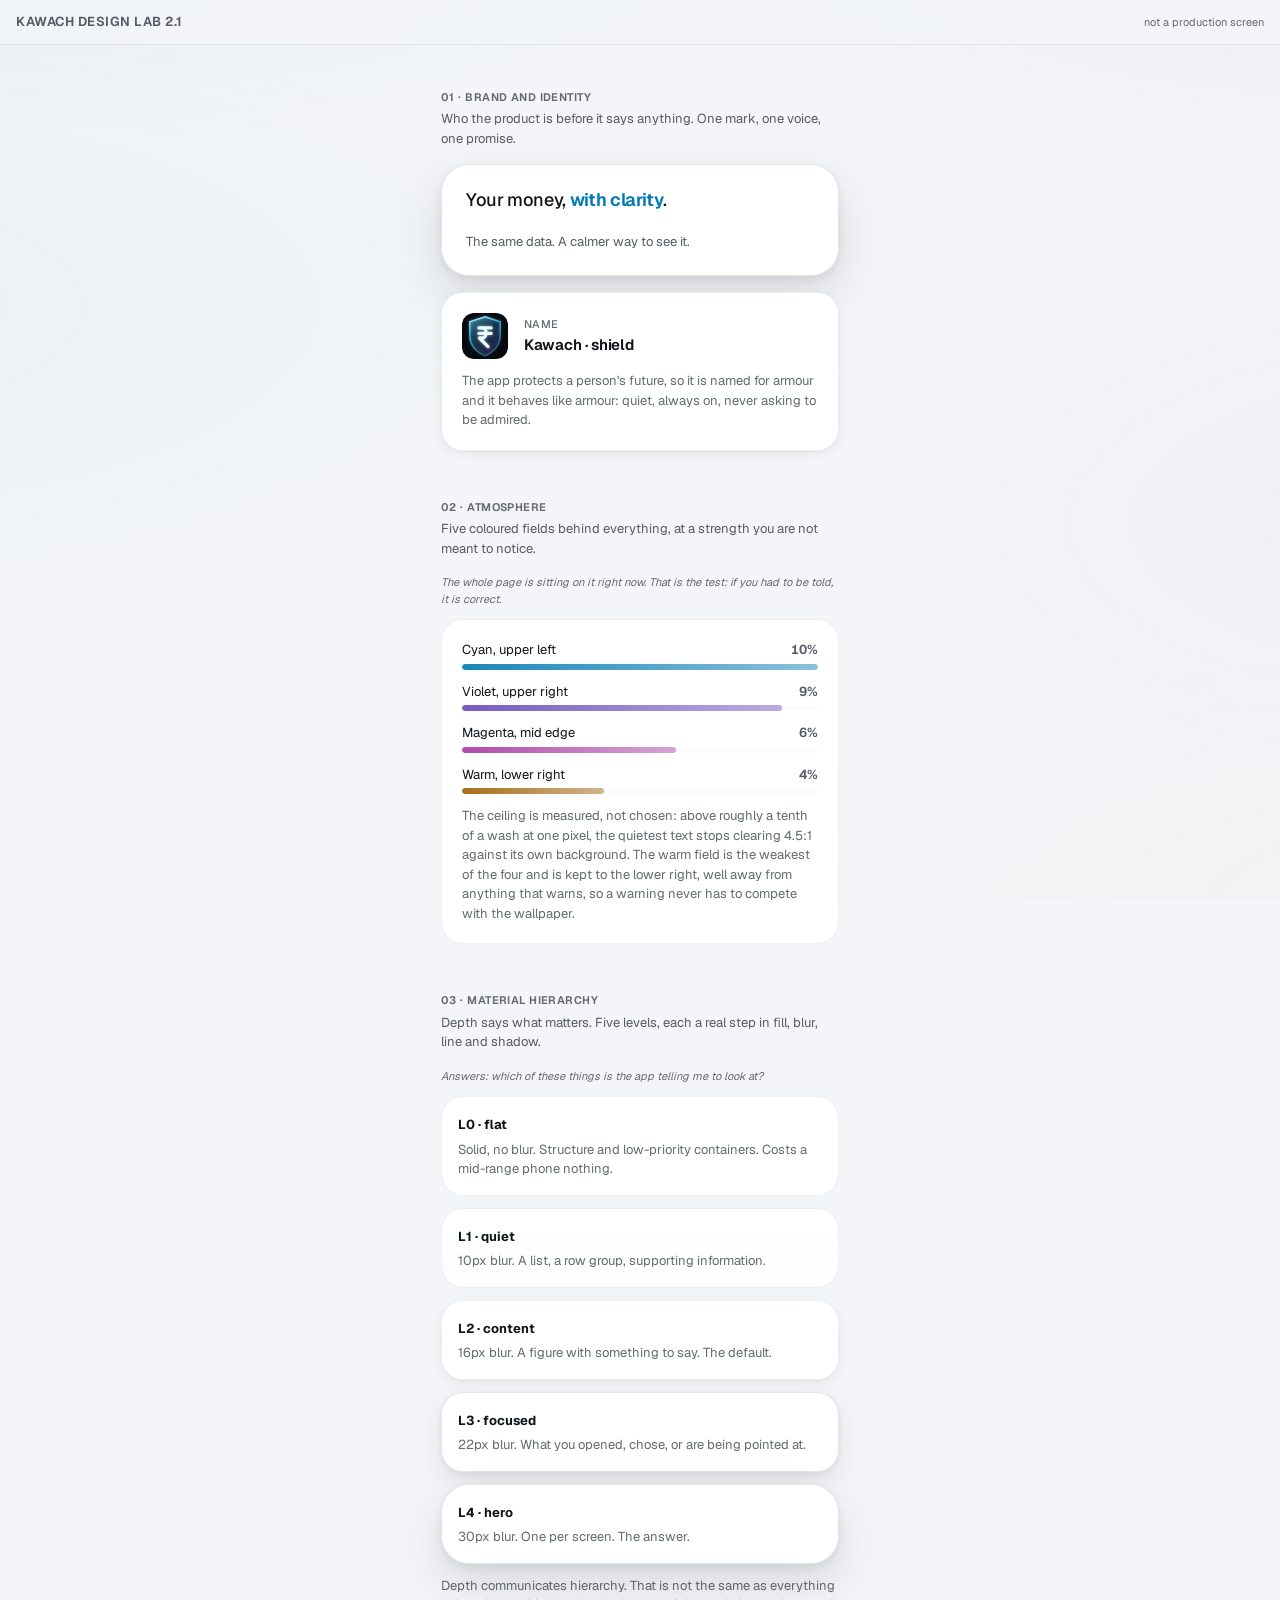
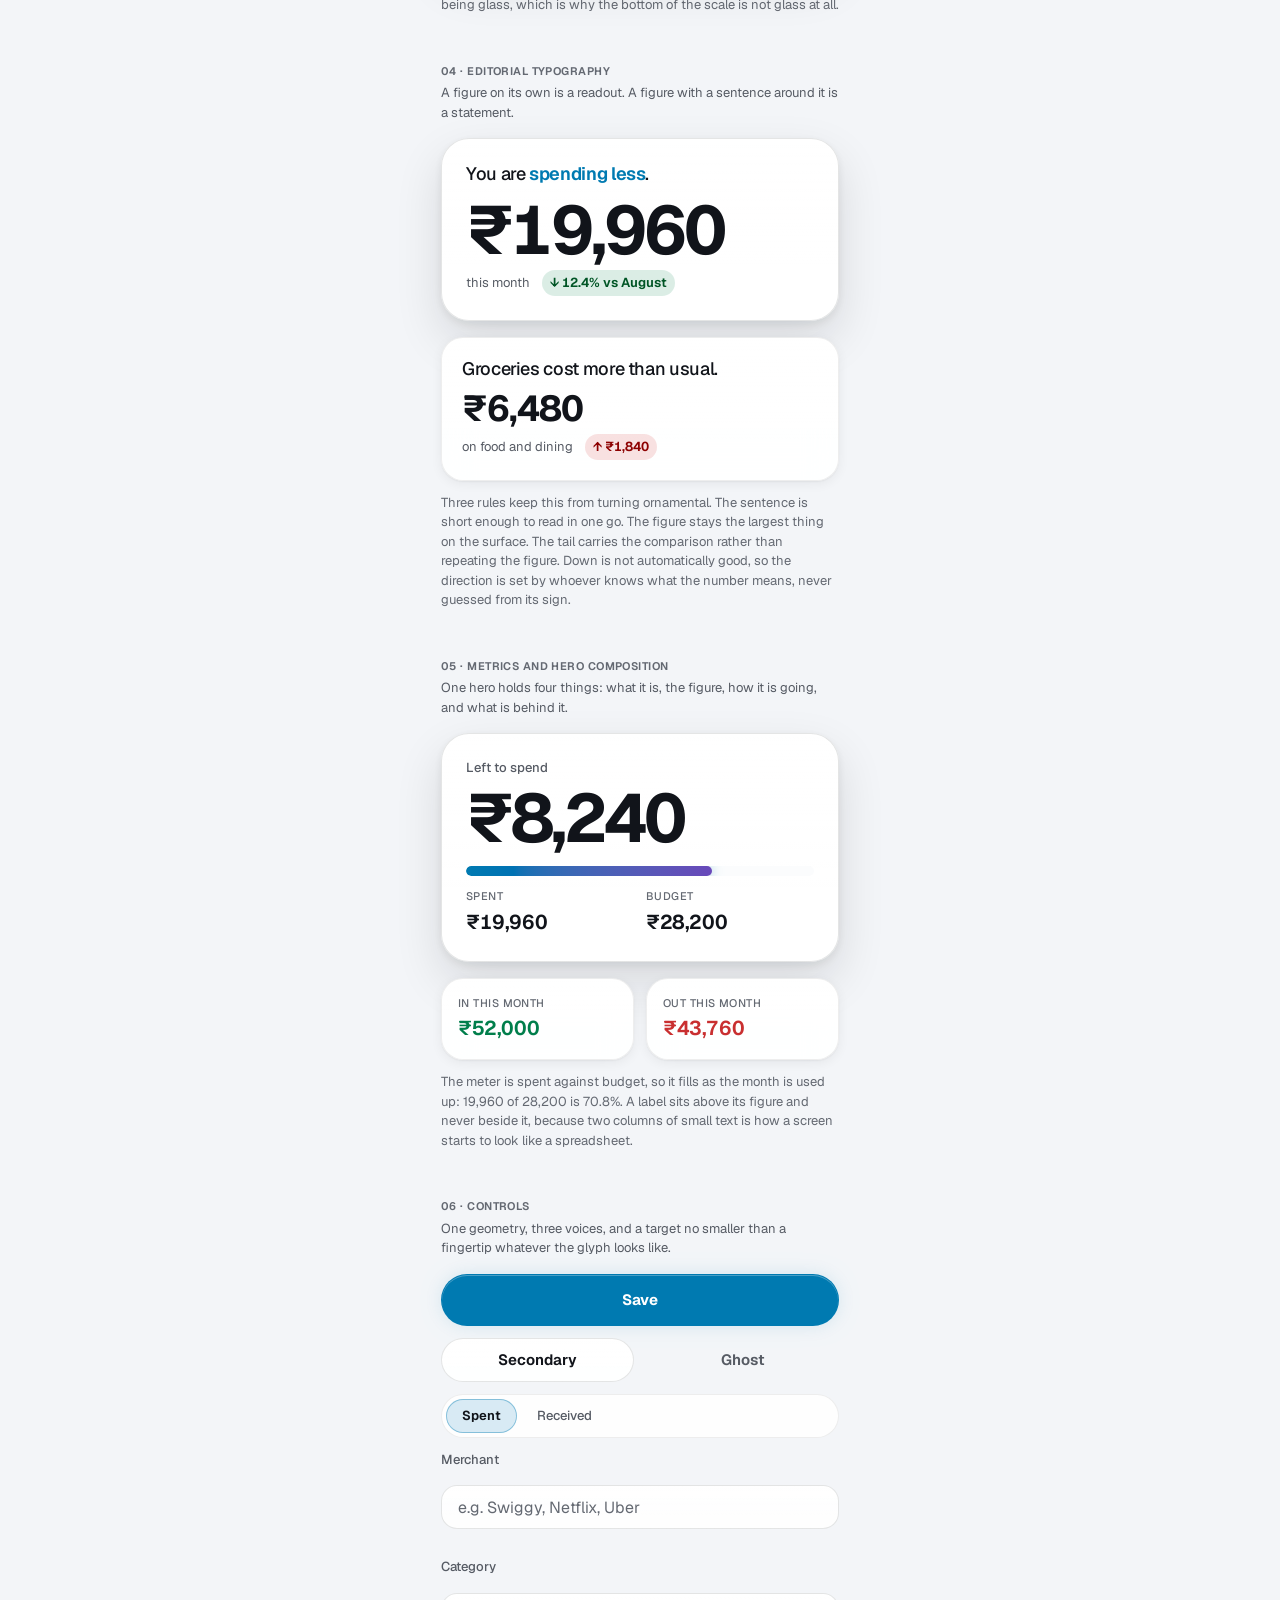
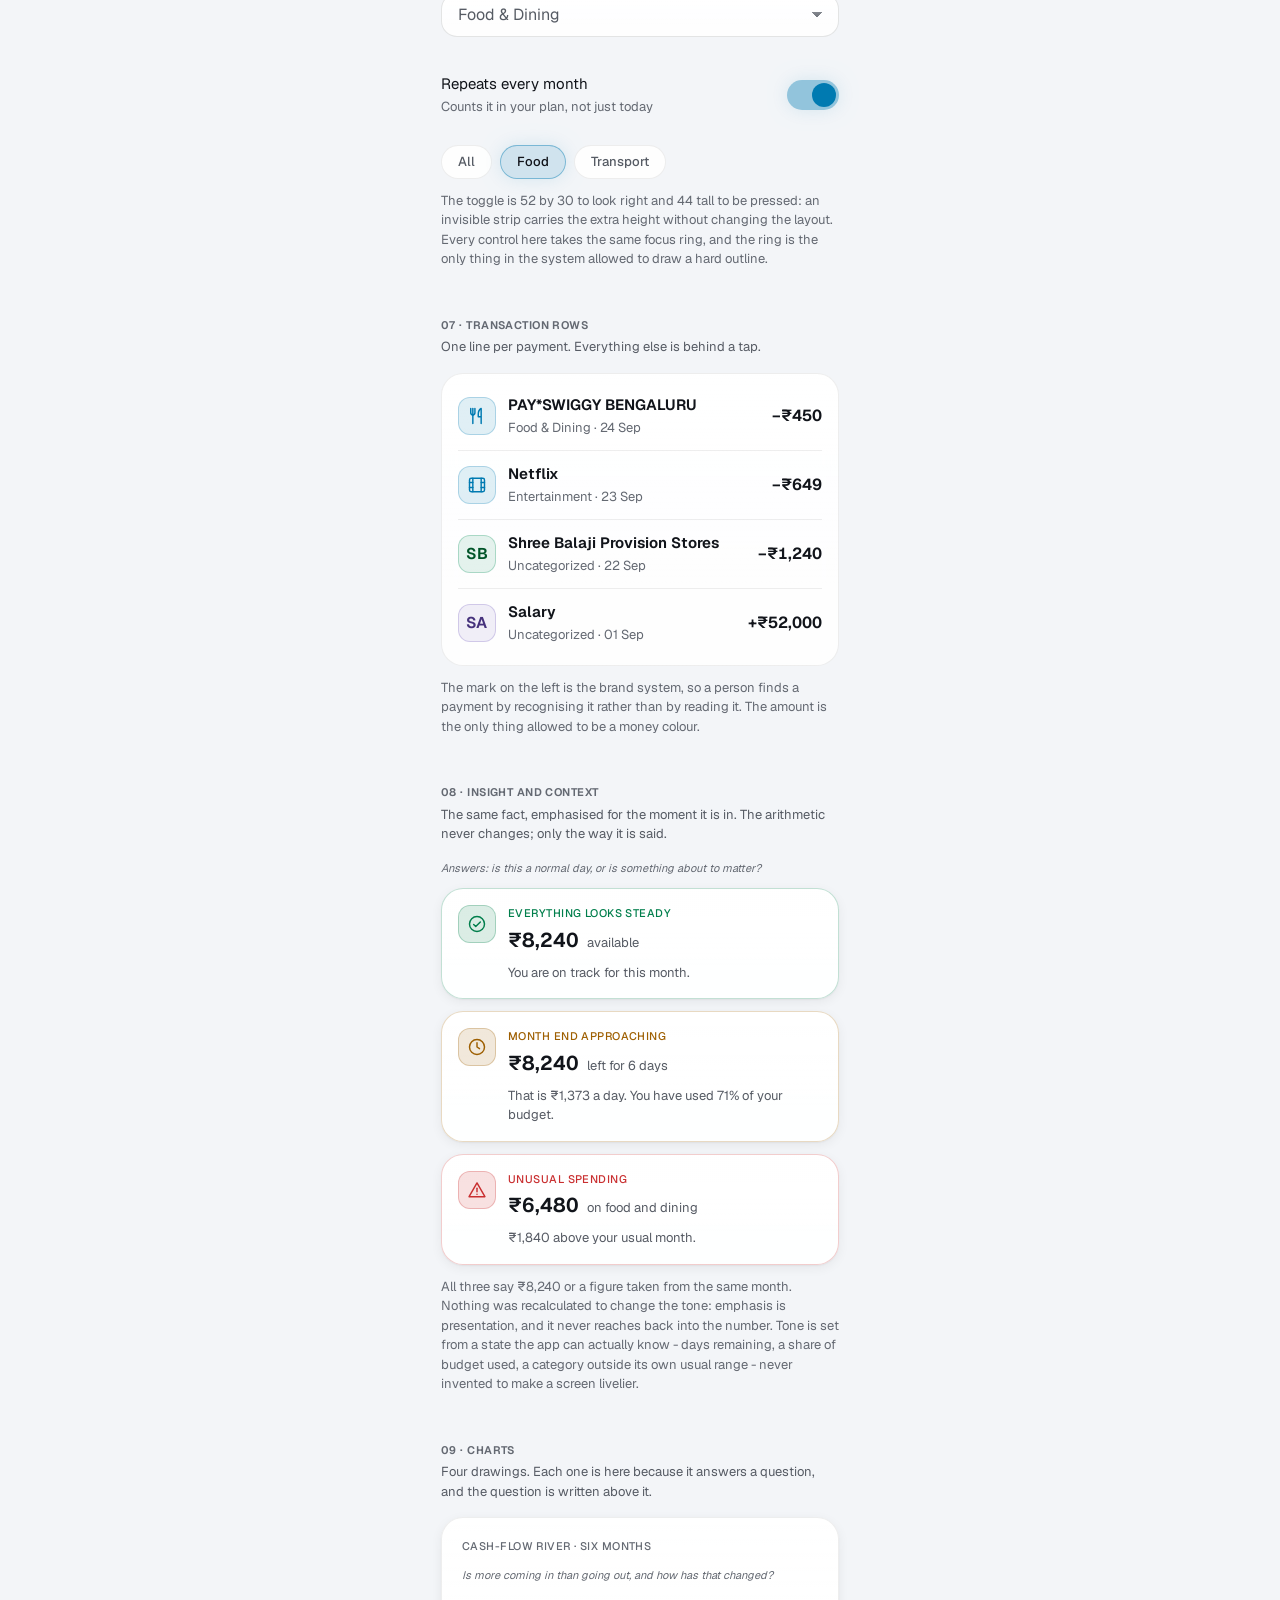
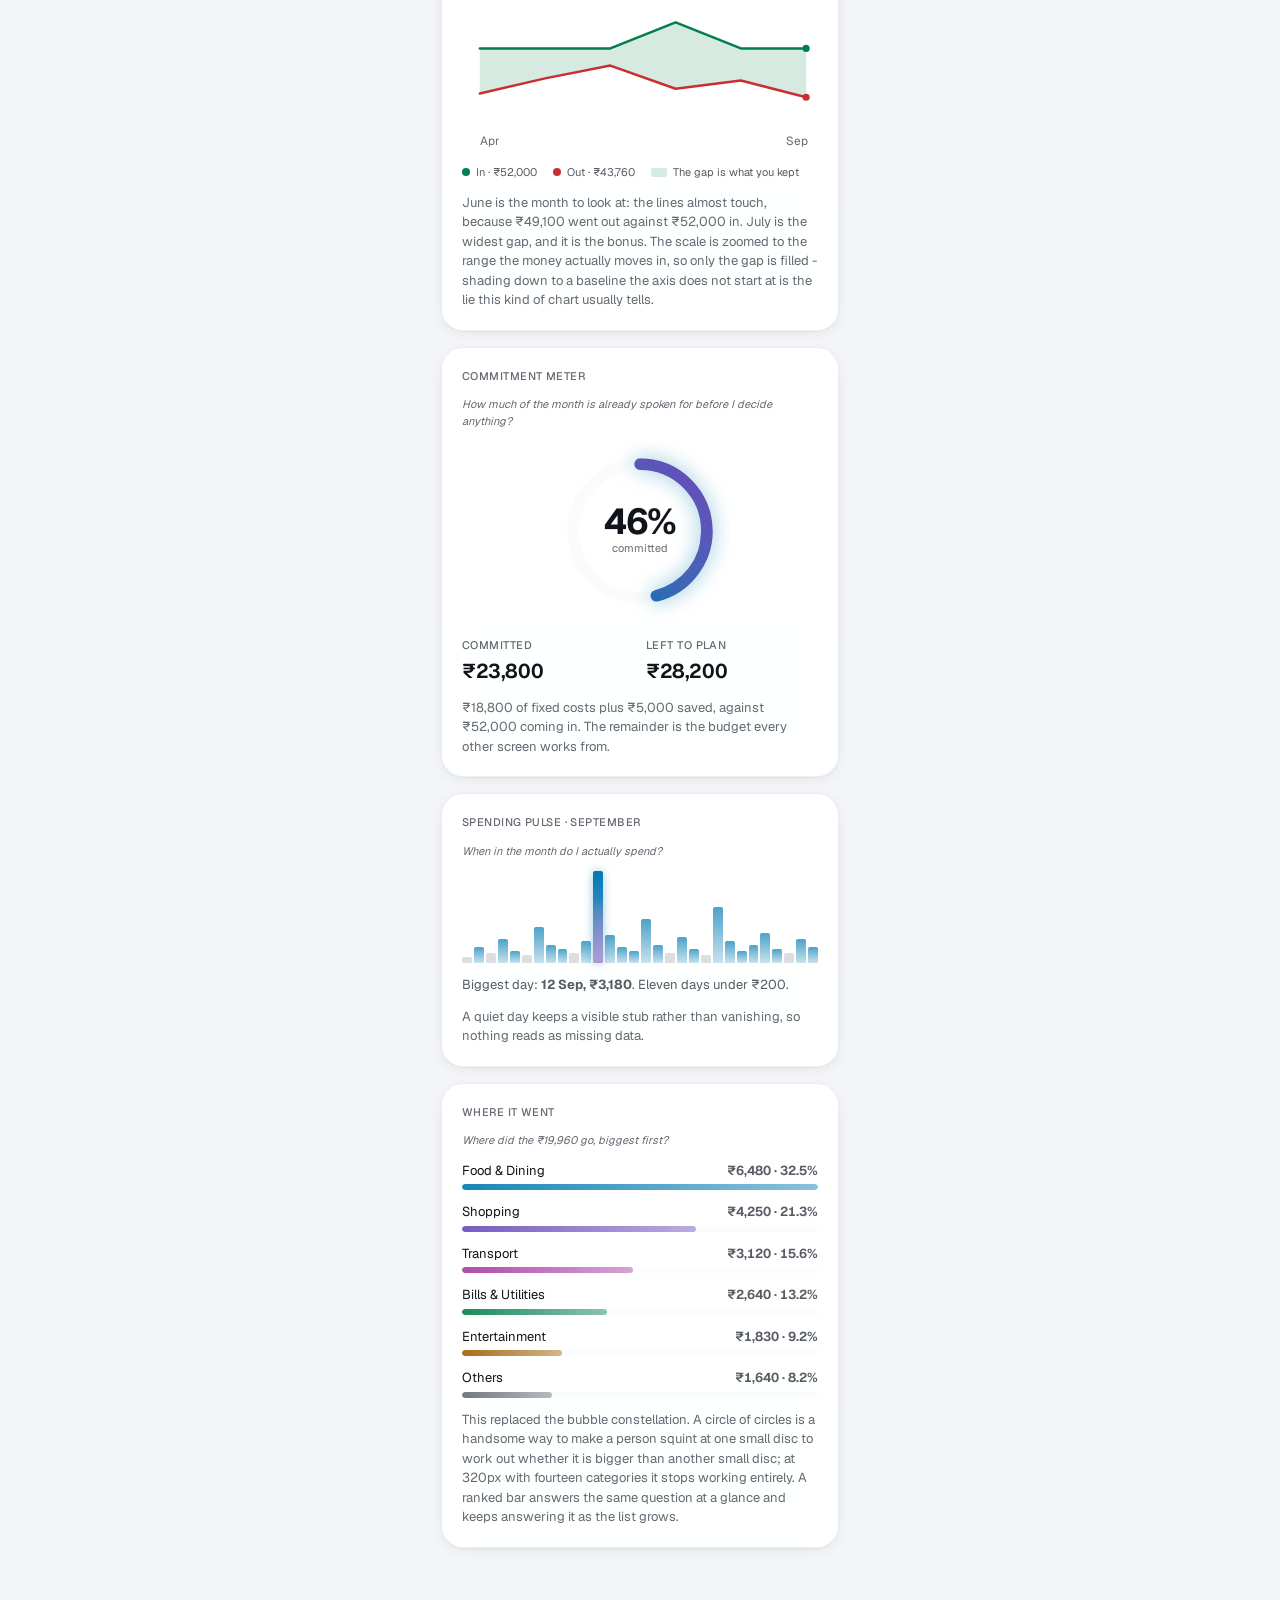
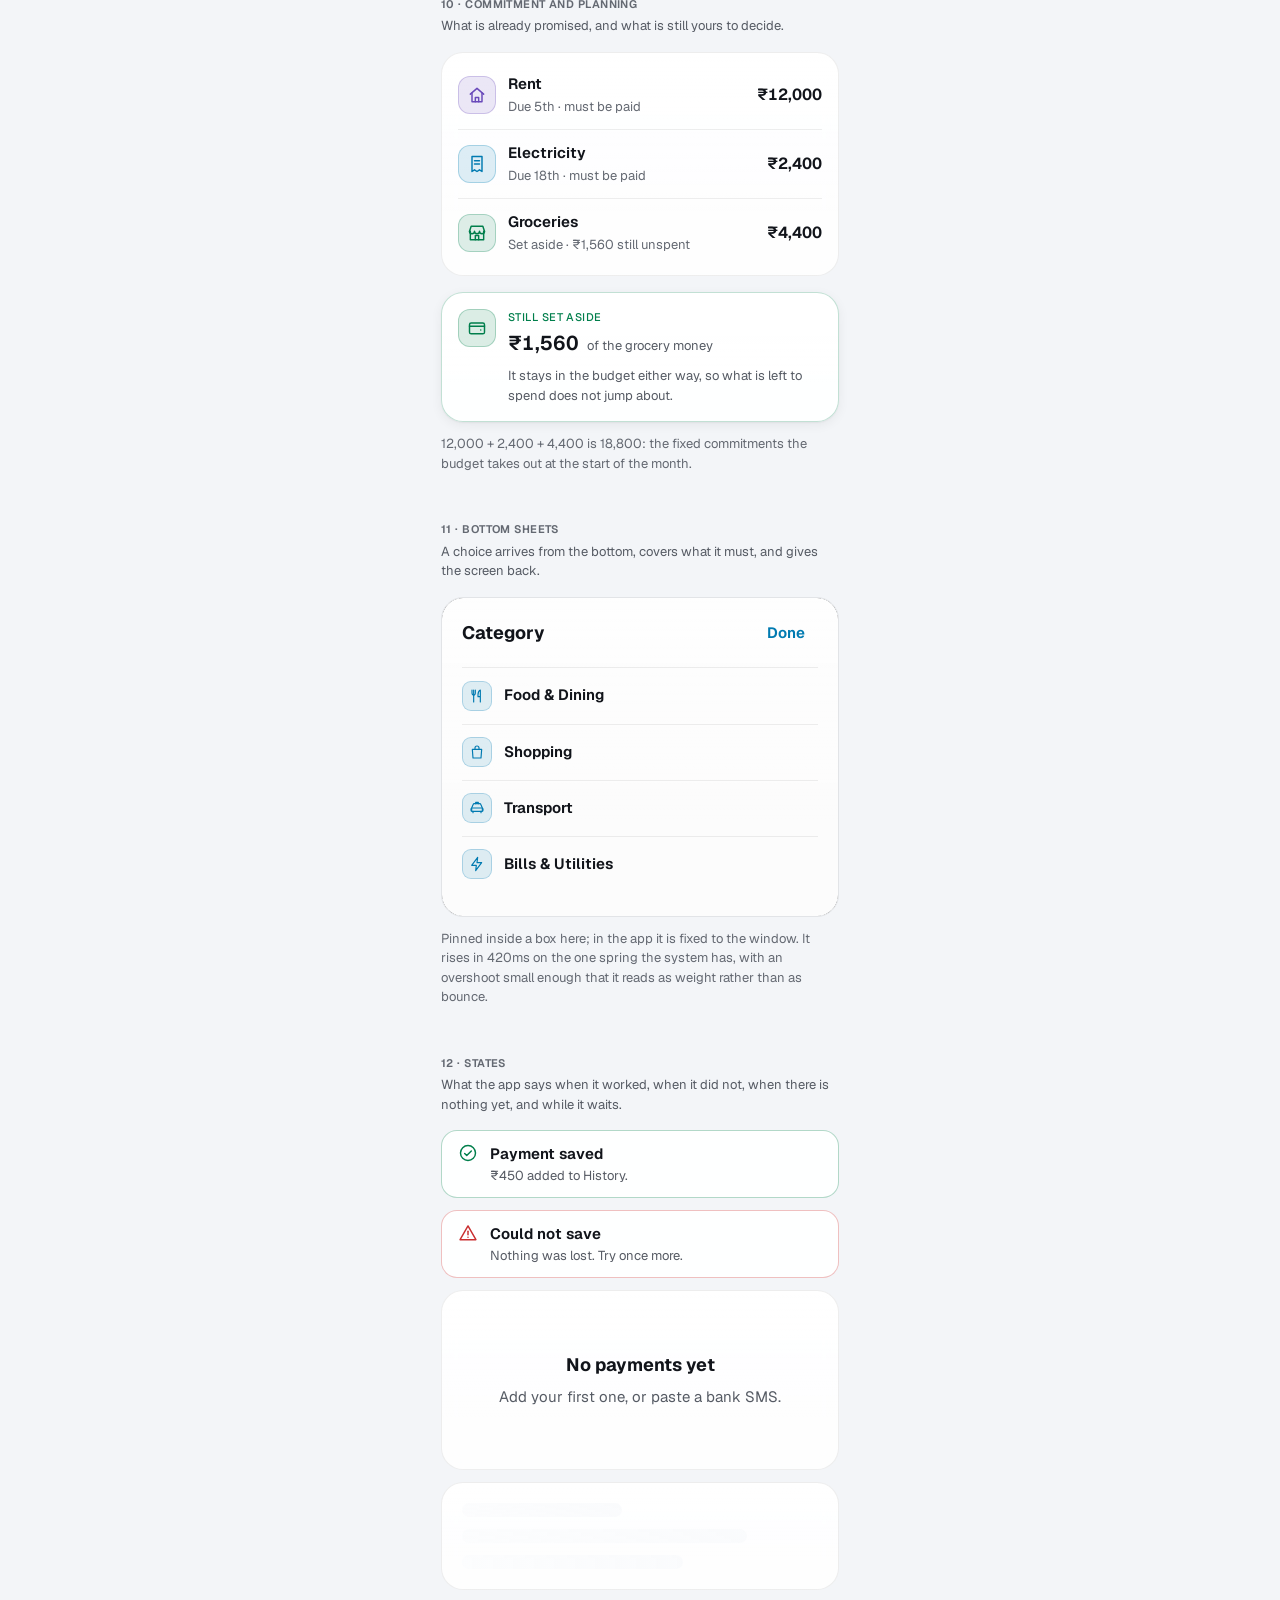
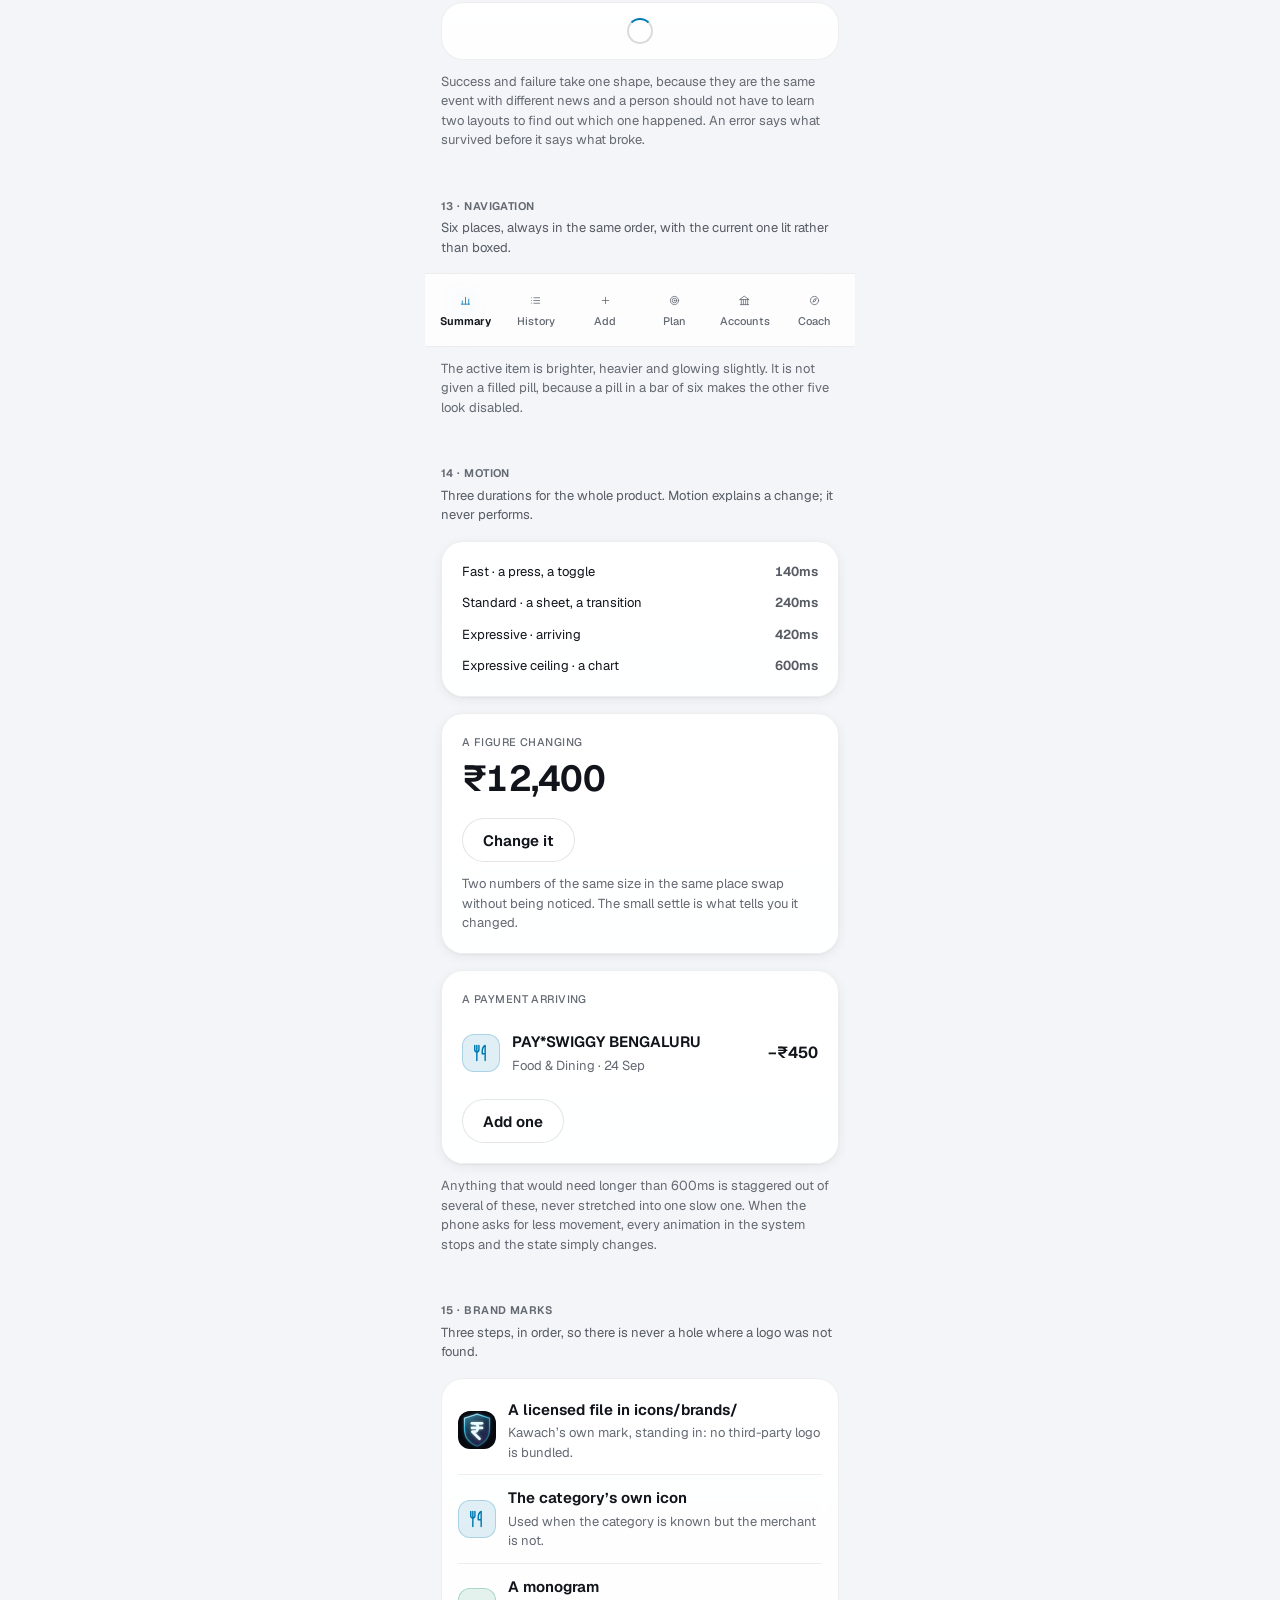
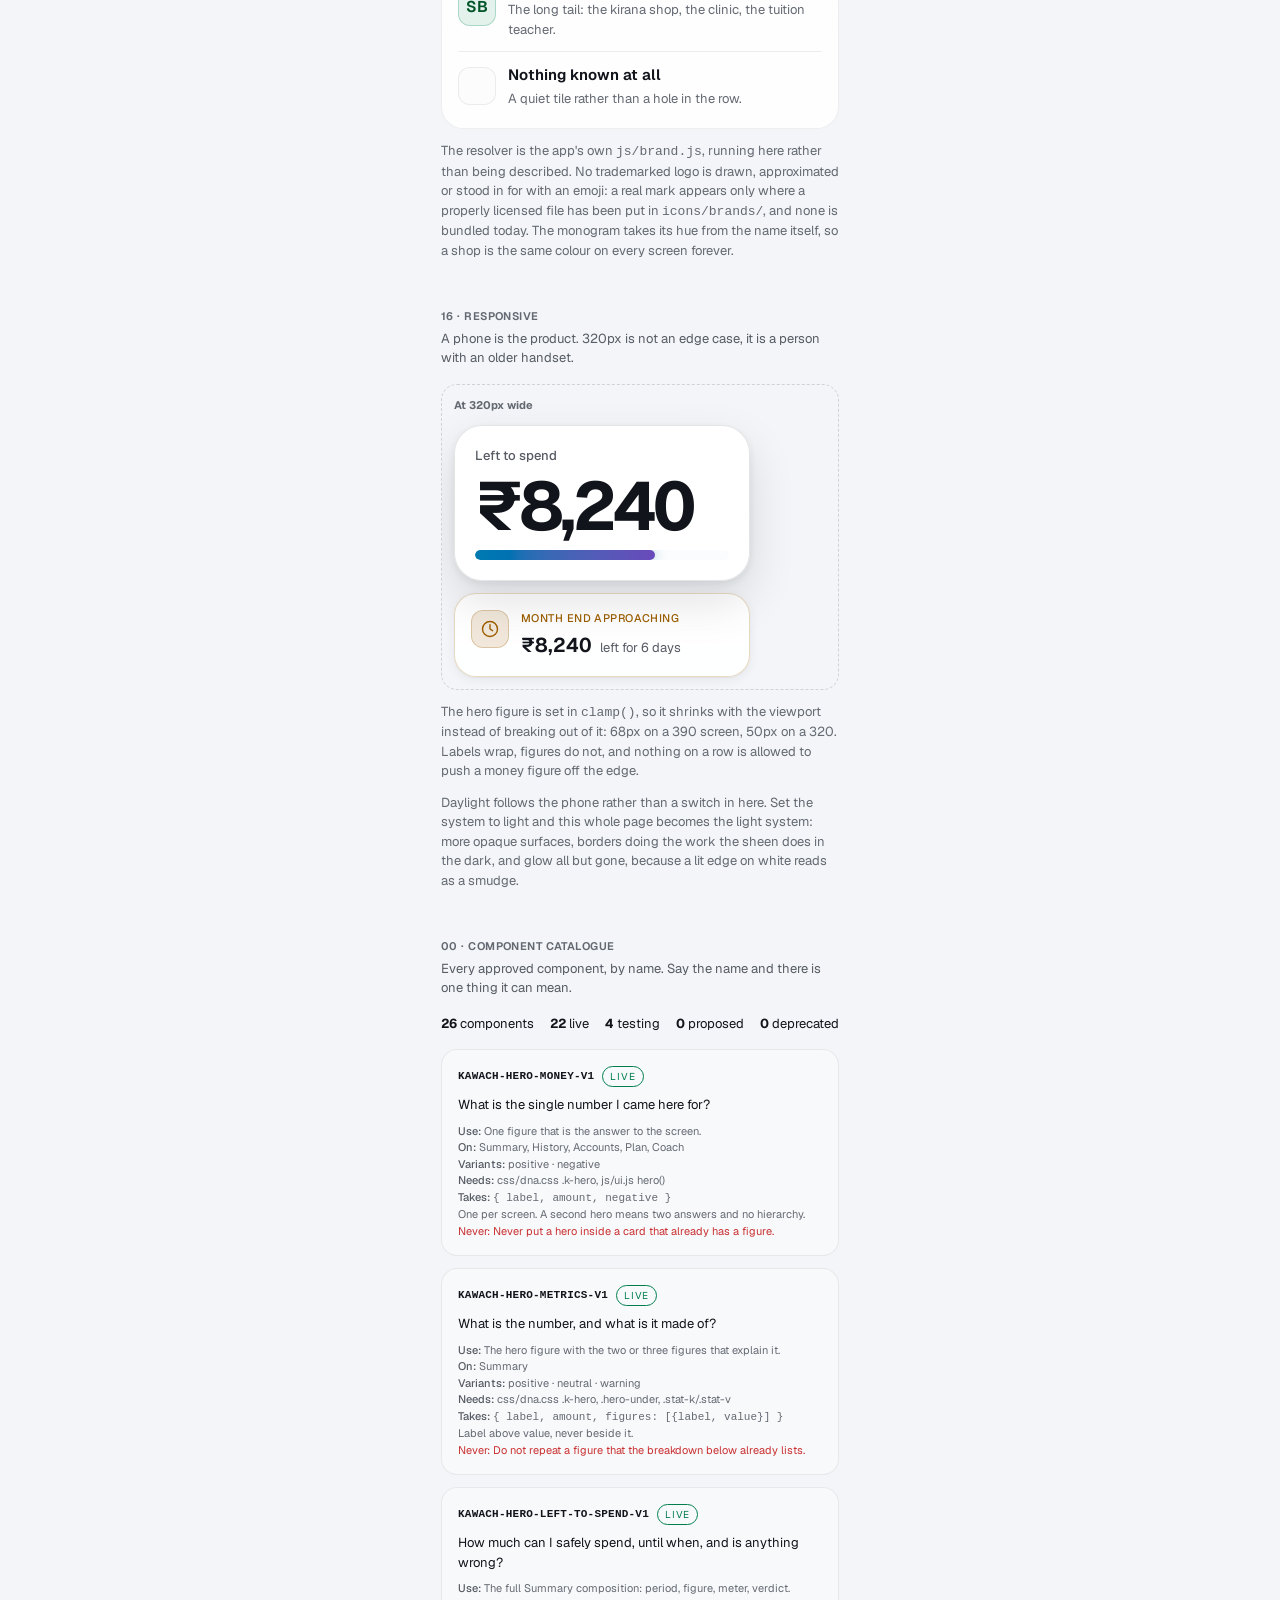
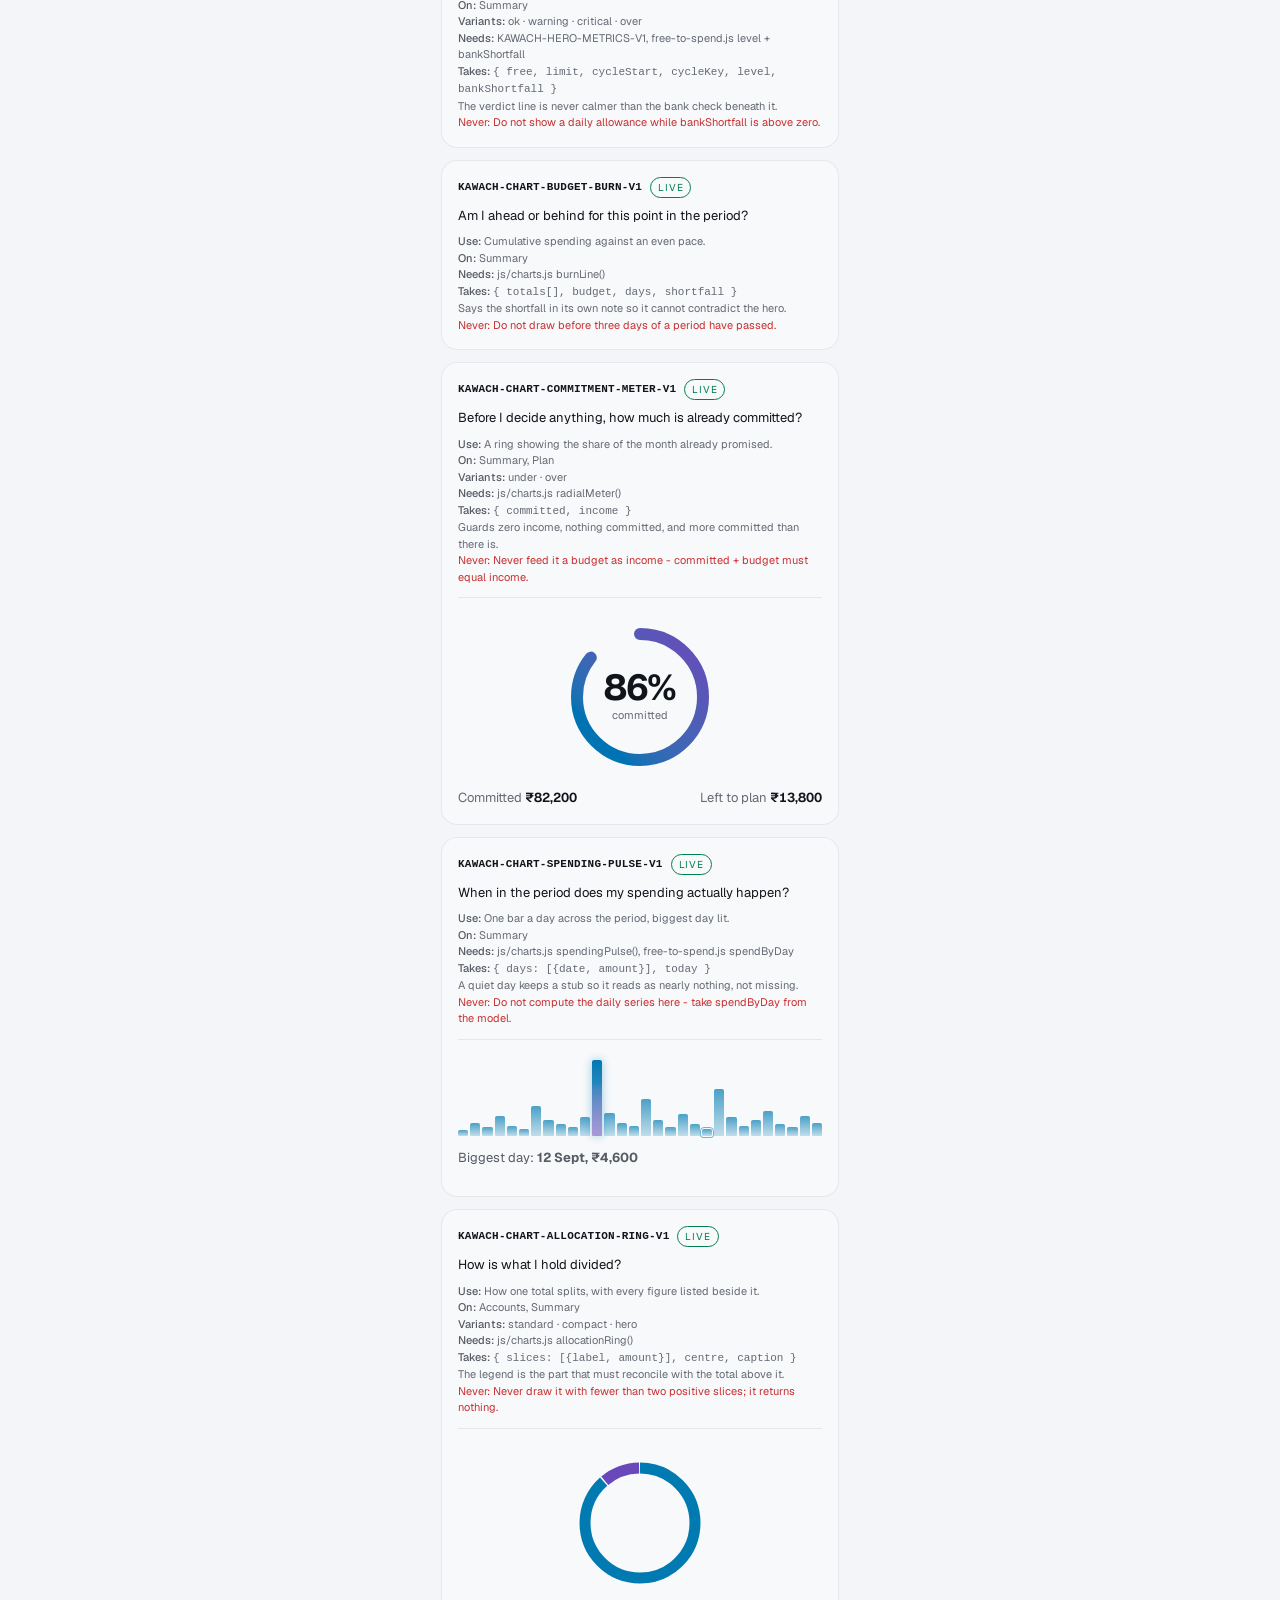
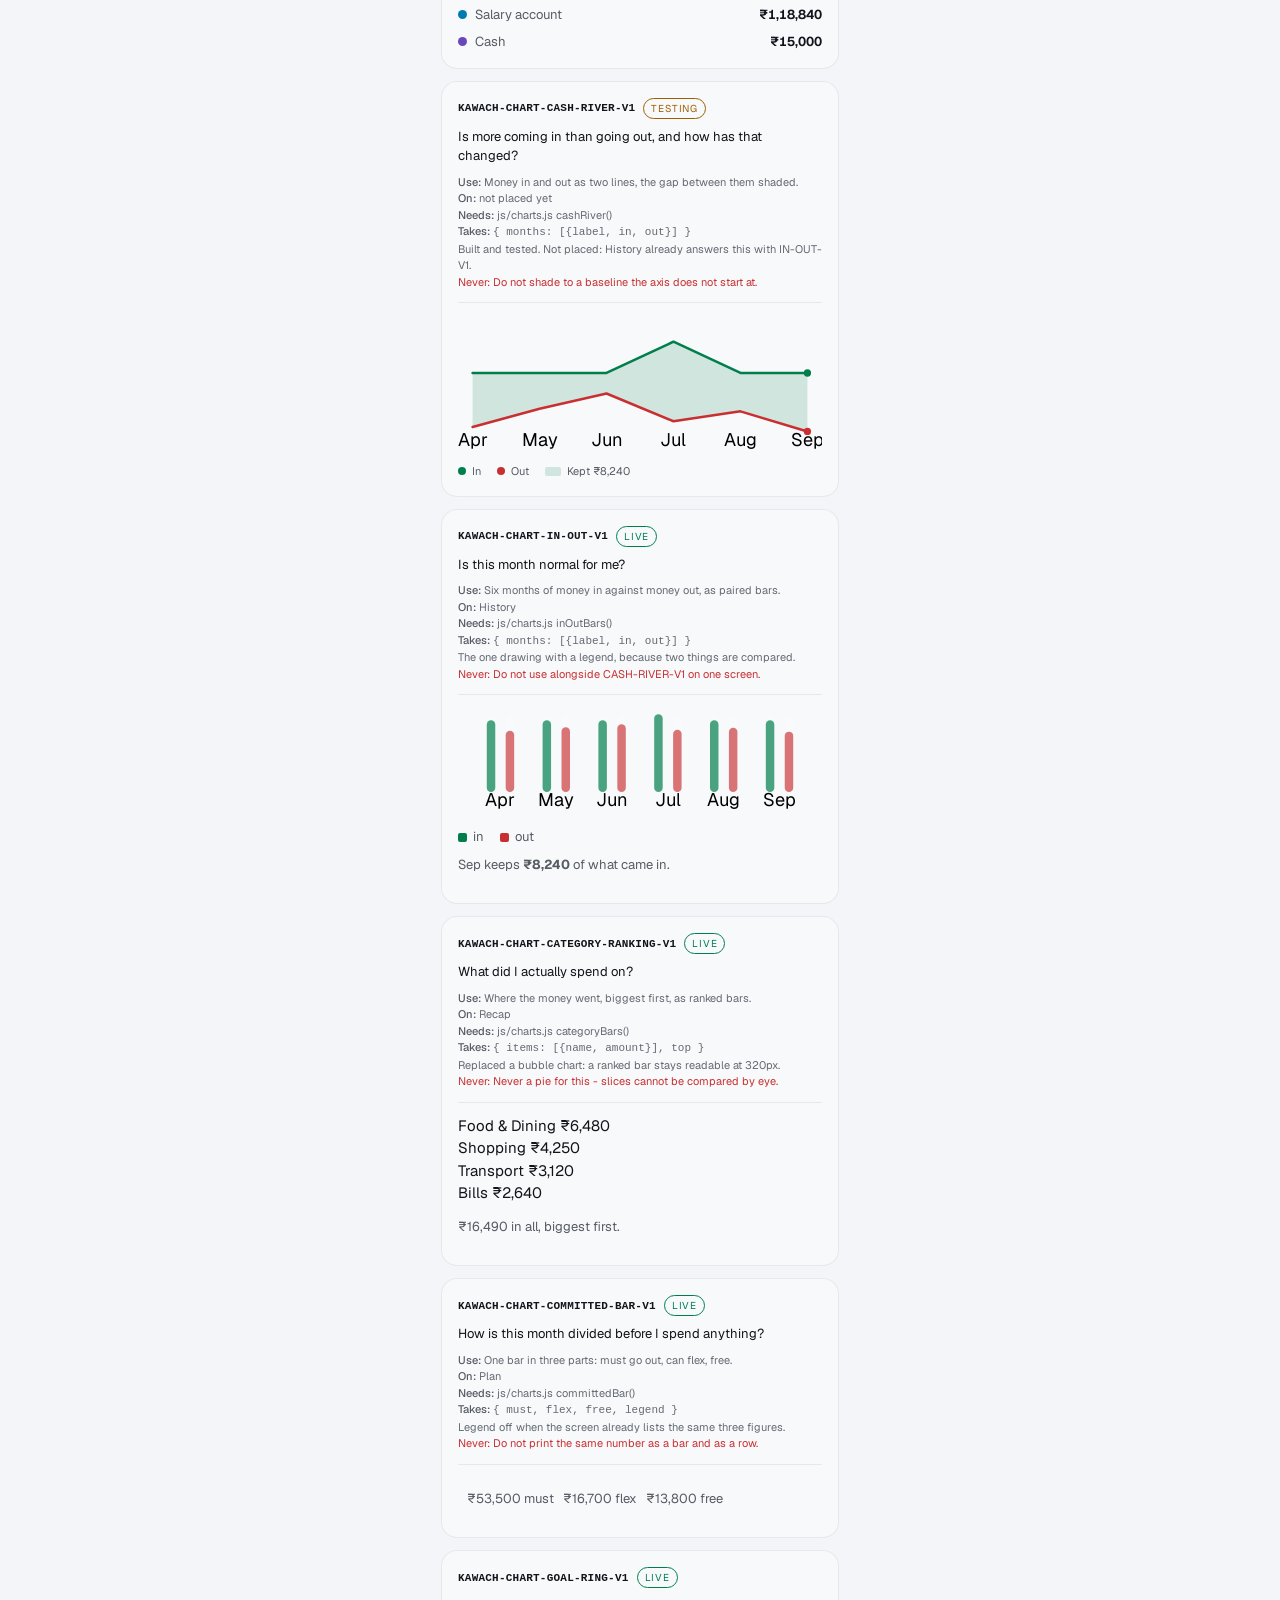
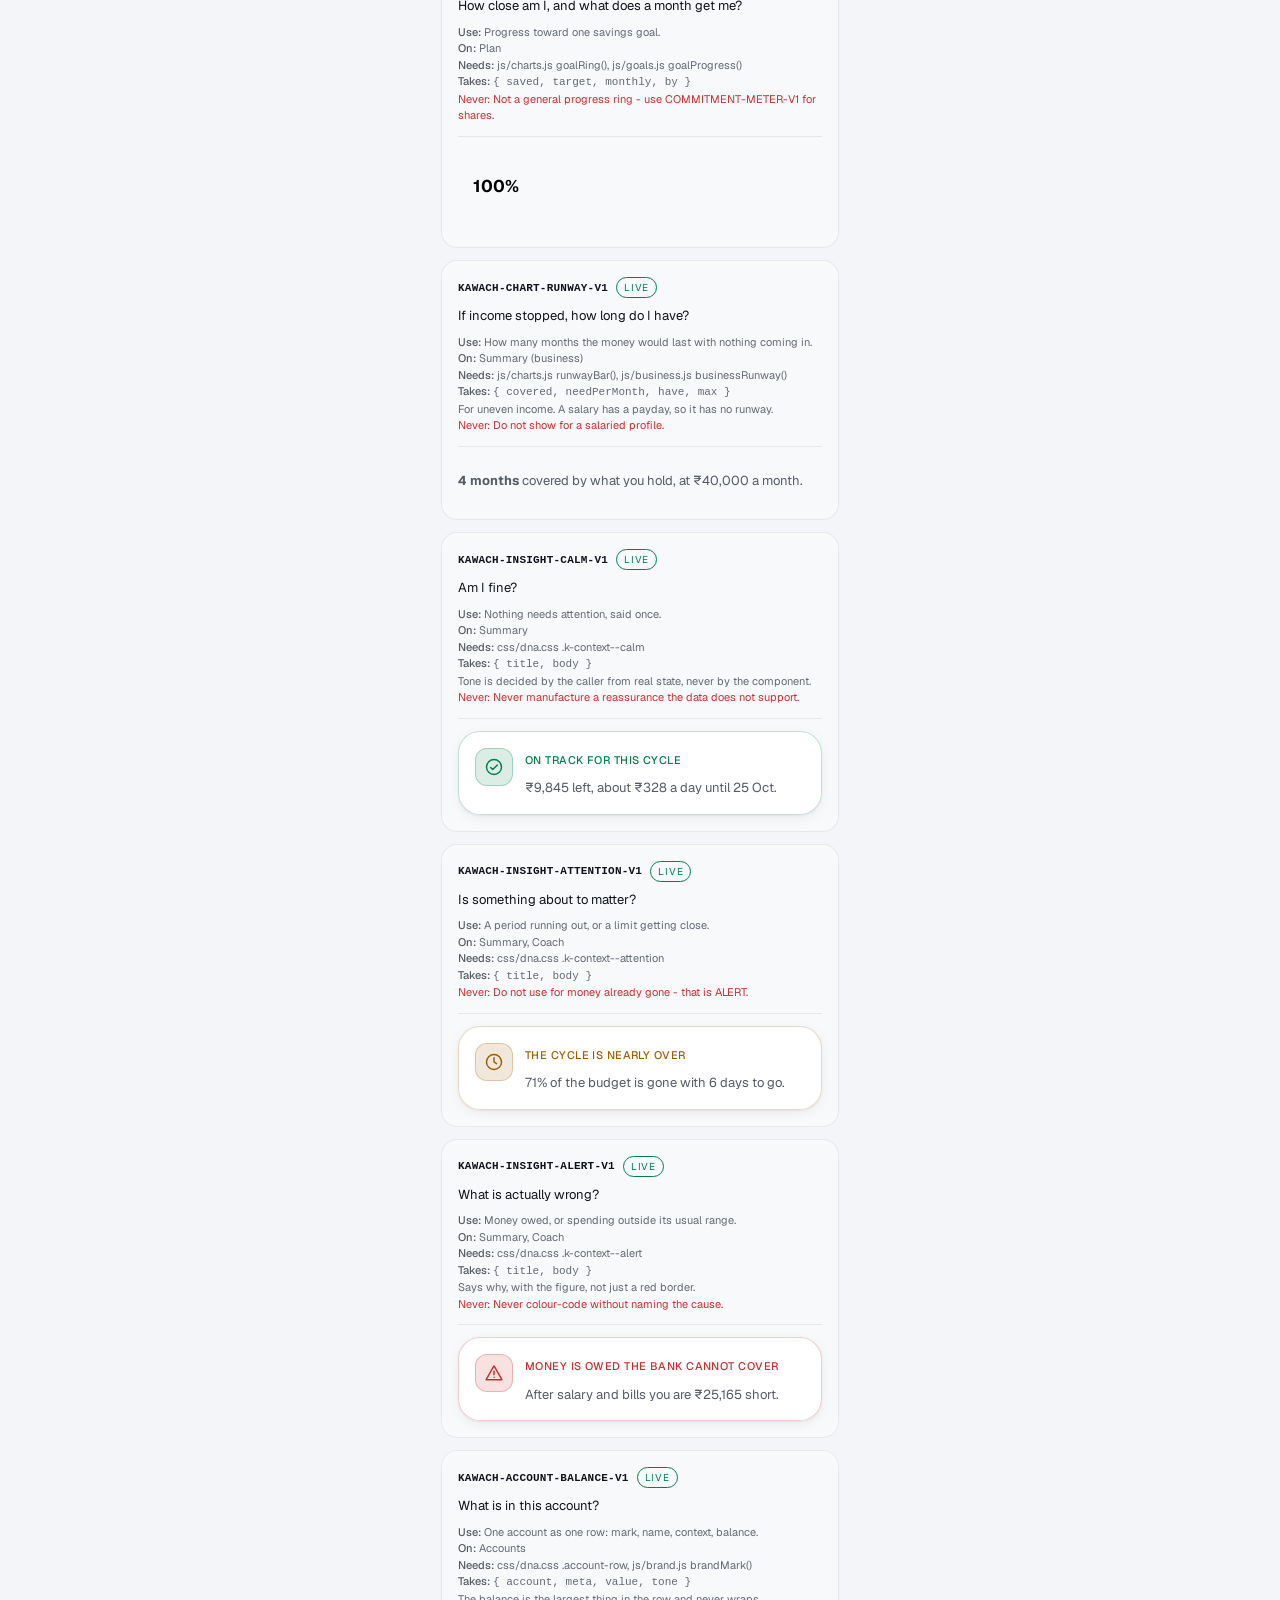
==== commit 036a2b3c: "Kawach 4.0.4: statements open again Two faults stopped a PDF statement importing, and one of them wa" ====
--- a/lab/index.html
+++ b/lab/index.html
@@ -3,7 +3,7 @@
 <head>
 <meta charset="utf-8">
 <meta name="viewport" content="width=device-width, initial-scale=1, viewport-fit=cover">
-<title>Kawach design lab 2.0</title>
+<title>Kawach design lab 2.1</title>
 <meta name="robots" content="noindex">
 <meta name="theme-color" content="#0a0c14">
 <!--
@@ -96,12 +96,36 @@
      show it in a page of other things, it is pinned inside a box instead. */
   .sheet-demo { position: relative; height: 320px; border-radius: var(--k-r-lg); overflow: hidden; border: 1px solid var(--k-hairline); }
   .sheet-demo .k-scrim, .sheet-demo .k-sheet { position: absolute; }
+
+  /* --- 2.1: the catalogue ------------------------------------------- */
+  .cat-grid { display: flex; flex-direction: column; gap: var(--k-3); }
+  .cat-card { padding: var(--k-4); border: 1px solid var(--k-hairline); border-radius: var(--k-r-md); background: color-mix(in oklch, var(--k-surface) 40%, transparent); }
+  .cat-top { display: flex; align-items: center; gap: var(--k-2); flex-wrap: wrap; }
+  .cat-id { font-family: ui-monospace, Consolas, monospace; font-size: 11px; letter-spacing: .02em; color: var(--k-text); font-weight: 600; }
+  .cat-badge { font-size: 10px; letter-spacing: .08em; text-transform: uppercase; padding: 2px 7px; border-radius: var(--k-r-pill); border: 1px solid currentColor; flex: none; }
+  .cat-LIVE { color: var(--k-positive); }
+  .cat-TESTING { color: var(--k-warning); }
+  .cat-PROPOSED { color: var(--k-text-3); }
+  .cat-DEPRECATED { color: var(--k-negative); }
+  .cat-q { margin: var(--k-2) 0 0; font-size: var(--k-label); color: var(--k-text); }
+  .cat-meta { margin: var(--k-2) 0 0; font-size: var(--k-caption); color: var(--k-text-3); line-height: 1.5; }
+  .cat-meta b { color: var(--k-text-2); font-weight: var(--k-w-label); }
+  .cat-dont { color: var(--k-negative); }
+  .cat-demo { margin-top: var(--k-3); padding-top: var(--k-3); border-top: 1px solid var(--k-hairline); }
+  .cat-count { display: flex; gap: var(--k-4); flex-wrap: wrap; font-size: var(--k-label); margin-bottom: var(--k-4); }
+  .brand-grid { display: grid; grid-template-columns: repeat(auto-fill, minmax(84px, 1fr)); gap: var(--k-3); }
+  .brand-cell { display: flex; flex-direction: column; align-items: center; gap: 5px; text-align: center; }
+  .brand-cell span { font-size: 10px; color: var(--k-text-3); }
+  .art-grid { display: grid; grid-template-columns: repeat(auto-fill, minmax(96px, 1fr)); gap: var(--k-4); }
+  .art-cell { display: flex; flex-direction: column; align-items: center; gap: var(--k-2); color: var(--k-accent); }
+  .art-cell img { width: 62px; height: 62px; }
+  .art-cell span { font-size: 10px; color: var(--k-text-3); }
 </style>
 </head>
 <body class="k k-atmosphere">
 
 <div class="lab-bar">
-  <b>Kawach design lab 2.0</b>
+  <b>Kawach design lab 2.1</b>
   <span>not a production screen</span>
 </div>
 
@@ -618,13 +642,39 @@
   <p class="lab-note">Daylight follows the phone rather than a switch in here. Set the system to light and this whole page becomes the light system: more opaque surfaces, borders doing the work the sheen does in the dark, and glow all but gone, because a lit edge on white reads as a smudge.</p>
 </section>
 
+
+<!-- 00 · THE CATALOGUE ------------------------------------------------ -->
+<section class="lab-sec" id="catalogue">
+  <h2>00 &middot; Component catalogue</h2>
+  <p>Every approved component, by name. Say the name and there is one thing it can mean.</p>
+  <div class="cat-count" id="cat-count"></div>
+  <div class="cat-grid" id="cat-grid"></div>
+  <p class="lab-note">Nothing here is a picture of a component. Each card renders the real one, from the same <code>js/charts.js</code>, <code>css/dna.css</code> and <code>js/brand.js</code> the app ships, so the catalogue cannot drift from what is on the screens.</p>
+</section>
+
+<!-- 17b · BRAND LIBRARY ----------------------------------------------- -->
+<section class="lab-sec">
+  <h2>17 &middot; Brand library</h2>
+  <p>Who Kawach would like a mark for, and what it currently has.</p>
+  <div id="brand-summary" class="cat-count"></div>
+  <div id="brand-groups"></div>
+  <p class="lab-note">Every tile below is what the resolver draws <em>today</em>: no third-party mark is bundled, so each falls through to a category icon or a monogram. Nothing is drawn from memory and no logo is approximated - a wrong-looking mark is worse than a letter, and an unlicensed one is worse than both. Adding a real asset is one file plus one line in <code>BRAND_ASSETS</code>.</p>
+</section>
+
+<!-- 19 · KAWACH ARTWORK ----------------------------------------------- -->
+<section class="lab-sec">
+  <h2>19 &middot; Kawach artwork</h2>
+  <p>Original drawings that belong to Kawach. No third-party mark anywhere.</p>
+  <div class="art-grid" id="art-grid"></div>
+  <p class="lab-note">Drawn in <code>currentColor</code> so each takes the ink of whatever it sits in, with no gradient to go wrong in daylight. Under 700 bytes each, in <code>icons/art/</code>, and not yet placed on a screen.</p>
+</section>
 </div>
 
 <script type="module">
   /* The lab uses the app's own modules so the icon set and the brand
      resolver are the real ones. Nothing else from the app is loaded: no
      database, no router, no network. */
-  import { fillIcons } from '../js/icons.js';
+  import { fillIcons, icon } from '../js/icons.js';
   import { brandMark } from '../js/brand.js';
 
   const money = (n) => '₹' + n.toLocaleString('en-IN');
@@ -727,6 +777,82 @@
     });
   });
 
+
+  /* --- 2.1: the catalogue, rendered from lab/catalogue.js ------------- */
+  const { CATALOGUE, ARTWORK, STATUS } = await import('./catalogue.js');
+  const { BRANDS, allBrands, present } = await import('../icons/brands/manifest.js');
+
+  // A live rendering for the components that can show one in a small space.
+  const DEMOS = {
+    'KAWACH-CHART-COMMITMENT-METER-V1': () => ch.radialMeter({ committed: 8220000, income: 9600000 }),
+    'KAWACH-CHART-ALLOCATION-RING-V1': () => ch.allocationRing({ slices: [
+      { label: 'Salary account', amount: 11884000 }, { label: 'Cash', amount: 1500000 }] }),
+    'KAWACH-CHART-SPENDING-PULSE-V1': () => ch.spendingPulse({ days: DAYS30, today: DAYS30[20].date }),
+    'KAWACH-CHART-CASH-RIVER-V1': () => ch.cashRiver({ months: SIXM }),
+    'KAWACH-CHART-IN-OUT-V1': () => ch.inOutBars({ months: SIXM.map((m) => ({ label: m.label, in: m.in, out: m.out })) }),
+    'KAWACH-CHART-CATEGORY-RANKING-V1': () => ch.categoryBars({ items: [
+      { name: 'Food & Dining', amount: 648000 }, { name: 'Shopping', amount: 425000 },
+      { name: 'Transport', amount: 312000 }, { name: 'Bills', amount: 264000 }] }),
+    'KAWACH-CHART-COMMITTED-BAR-V1': () => ch.committedBar({ must: 5350000, flex: 1670000, free: 1380000 }),
+    'KAWACH-CHART-GOAL-RING-V1': () => ch.goalRing({ saved: 34000000, target: 30000000, monthly: 500000, by: 'Jun 2027' }),
+    'KAWACH-CHART-RUNWAY-V1': () => ch.runwayBar({ covered: 4, needPerMonth: 4000000, have: 16000000 }),
+    'KAWACH-INSIGHT-CALM-V1': () => ctx('calm', 'check', 'On track for this cycle', '\u20b99,845 left, about \u20b9328 a day until 25 Oct.'),
+    'KAWACH-INSIGHT-ATTENTION-V1': () => ctx('attention', 'clock', 'The cycle is nearly over', '71% of the budget is gone with 6 days to go.'),
+    'KAWACH-INSIGHT-ALERT-V1': () => ctx('alert', 'alert', 'Money is owed the bank cannot cover', 'After salary and bills you are \u20b925,165 short.'),
+    'KAWACH-ROW-TRANSACTION-BRAND-V1': () => `<div class="k-rows">${rowHtml(TXNS[0])}${rowHtml(TXNS[2])}</div>`,
+    'KAWACH-STATE-EMPTY-V1': () => `<div class="k-empty"><div class="k-empty__title">No accounts yet</div><div>Add the account your salary lands in first.</div></div>`,
+    'KAWACH-STATE-SUCCESS-V1': () => `<div class="k-state"><span class="k-state__mark">${icon('check')}</span><div><div class="k-state__title">Payment saved</div><div class="k-state__body">\u20b9450 added to History.</div></div></div>`,
+    'KAWACH-STATE-ERROR-V1': () => `<div class="k-state k-state--error"><span class="k-state__mark">${icon('alert')}</span><div><div class="k-state__title">Could not save</div><div class="k-state__body">Nothing was lost. Try once more.</div></div></div>`,
+    'KAWACH-STATE-LOADING-V1': () => `<div class="stack stack--tight"><div class="k-skeleton" style="height:14px;width:45%"></div><div class="k-skeleton" style="height:14px;width:80%"></div></div>`,
+  };
+
+  const ch = await import('../js/charts.js');
+  const ctx = (tone, ic, title, body) => `<div class="k-context k-context--${tone}">
+      <span class="k-context__mark">${icon(ic)}</span>
+      <span class="k-context__body"><span class="k-context__k">${title}</span><p class="k-context__note">${body}</p></span>
+    </div>`;
+  const SIXM = [
+    { label: 'Apr', in: 5200000, out: 4440000 }, { label: 'May', in: 5200000, out: 4695000 },
+    { label: 'Jun', in: 5200000, out: 4910000 }, { label: 'Jul', in: 5640000, out: 4520000 },
+    { label: 'Aug', in: 5200000, out: 4659000 }, { label: 'Sep', in: 5200000, out: 4376000 },
+  ];
+  const DAY_V = [3,8,5,12,6,4,18,9,7,5,11,46,14,8,6,22,9,5,13,7,4,28,11,6,9,15,7,5,12,8];
+  const DAYS30 = DAY_V.map((v, i) => ({ date: `2026-09-${String(i + 1).padStart(2, '0')}`, amount: v * 10000 }));
+
+  const catGrid = document.getElementById('cat-grid');
+  catGrid.innerHTML = CATALOGUE.map((c) => {
+    const demo = DEMOS[c.id] ? `<div class="cat-demo">${DEMOS[c.id]()}</div>` : '';
+    return `<div class="cat-card">
+      <div class="cat-top">
+        <span class="cat-id">${c.id}</span>
+        <span class="cat-badge cat-${c.status}">${c.status}</span>
+      </div>
+      <p class="cat-q">${c.answers}</p>
+      <p class="cat-meta"><b>Use:</b> ${c.purpose}
+        ${c.screens.length ? `<br><b>On:</b> ${c.screens.join(', ')}` : '<br><b>On:</b> not placed yet'}
+        ${c.variants ? `<br><b>Variants:</b> ${c.variants.join(' &middot; ')}` : ''}
+        <br><b>Needs:</b> ${c.deps.join(', ')}
+        ${c.contract ? `<br><b>Takes:</b> <code>${c.contract}</code>` : ''}
+        ${c.notes ? `<br>${c.notes}` : ''}
+        ${c.dont ? `<br><span class="cat-dont">Never: ${c.dont}</span>` : ''}
+      </p>${demo}</div>`;
+  }).join('');
+
+  const tally = STATUS.map((st) => `<span><b>${CATALOGUE.filter((c) => c.status === st).length}</b> ${st.toLowerCase()}</span>`).join('');
+  document.getElementById('cat-count').innerHTML = `<span><b>${CATALOGUE.length}</b> components</span>${tally}`;
+
+  // --- the brand library, drawn by the real resolver --------------------
+  const all = allBrands();
+  document.getElementById('brand-summary').innerHTML =
+    `<span><b>${all.length}</b> wanted</span><span><b>${present().length}</b> licensed</span><span><b>${all.length - present().length}</b> falling back</span>`;
+  document.getElementById('brand-groups').innerHTML = BRANDS.map((g) => `
+    <h3 class="lab-sub" style="font-size:var(--k-caption);text-transform:uppercase;letter-spacing:var(--k-track-caption);color:var(--k-text-3);margin:var(--k-5) 0 var(--k-3)">${g.category}</h3>
+    <div class="brand-grid">${g.items.map((b) => `<span class="brand-cell">${brandMark(b.name, { size: 'md' })}<span>${b.name}</span></span>`).join('')}</div>`).join('');
+
+  document.getElementById('art-grid').innerHTML = ARTWORK.map(
+    (a) => `<span class="art-cell"><img src="../icons/art/${a.file}" alt="" loading="lazy"><span>${a.file}</span></span>`
+  ).join('');
+
   fillIcons(document);
 </script>
 </body>
--- a/css/dna.css
+++ b/css/dna.css
@@ -1223,10 +1223,22 @@
 
 /* The legend is a sentence, so it is set like one. */
 .k .in-out-legend {
+  /* The gap was here without the flex that makes a gap mean anything, so the
+     three parts ran together as "inoutSept keeps...". */
+  display: flex;
+  flex-wrap: wrap;
+  align-items: center;
+  gap: var(--k-2) var(--k-4);
   font-size: var(--k-label);
   color: var(--k-text-2);
-  gap: var(--k-3);
-}
+}
+.k .in-out-legend > span { display: inline-flex; align-items: center; gap: 6px; }
+/* The sentence takes the rest of the line rather than sitting in the middle
+   of the two keys. */
+/* A sentence is not a flex container: making it one turns each word and the
+   bold figure into items and eats the spaces between them. */
+.k .in-out-legend > span:last-child { display: block; flex: 1 1 100%; color: var(--k-text-2); }
+.k .key { display: inline-block; width: 9px; height: 9px; border-radius: 2px; flex: none; }
 .k .key { border-radius: 2px; }
 .k .key-in { background: var(--k-positive); }
 .k .key-out { background: var(--k-negative); }
@@ -2555,3 +2567,138 @@
 .k-coach .coach-note { margin-bottom: var(--k-3); }
 .k-coach .coach-note .k-context__k { text-transform: none; letter-spacing: normal; font-size: var(--k-body); font-weight: var(--k-w-fig); color: var(--k-text); }
 .k-coach .coach-note-info { --k-tint: var(--k-accent); }
+/* ---------------------------------------------------------------------
+   PHASE 12 · the Design Lab drawings, in production
+   --------------------------------------------------------------------- */
+
+/* --- a total split into parts ---------------------------------------- */
+.k .alloc { position: relative; display: flex; flex-direction: column; align-items: center; margin-top: var(--k-4); }
+.k .alloc-ring { display: block; }
+.k .alloc-centre { position: absolute; top: 0; left: 0; right: 0; height: 132px; display: grid; place-items: center; pointer-events: none; }
+.k .alloc-centre-v { font-size: var(--k-value); font-weight: var(--k-w-fig); font-variant-numeric: tabular-nums; }
+.k .alloc-legend { width: 100%; margin-top: var(--k-4); display: flex; flex-direction: column; gap: var(--k-2); }
+.k .alloc-item { display: flex; align-items: baseline; gap: var(--k-2); font-size: var(--k-label); }
+.k .alloc-dot { width: 9px; height: 9px; border-radius: 50%; flex: none; }
+.k .alloc-name { flex: 1; min-width: 0; overflow: hidden; text-overflow: ellipsis; white-space: nowrap; color: var(--k-text-2); }
+.k .alloc-val { flex: none; font-weight: var(--k-w-fig); font-variant-numeric: tabular-nums; white-space: nowrap; }
+
+/* --- how much is already spoken for ----------------------------------- */
+.k .meter-radial { position: relative; display: grid; place-items: center; margin: var(--k-3) auto 0; width: 150px; }
+.k .meter-radial svg { display: block; }
+.k .meter-radial-mid { position: absolute; display: flex; flex-direction: column; align-items: center; gap: 1px; pointer-events: none; }
+.k .meter-radial-v { font-size: var(--k-display); font-weight: var(--k-w-strong); letter-spacing: var(--k-track-display); line-height: 1; font-variant-numeric: tabular-nums; }
+.k .meter-radial-v.over { color: var(--k-negative); }
+.k .meter-radial-k { font-size: var(--k-caption); color: var(--k-text-3); }
+.k .meter-radial-legend { display: flex; justify-content: space-between; gap: var(--k-3); margin-top: var(--k-4); font-size: var(--k-label); font-weight: var(--k-w-fig); font-variant-numeric: tabular-nums; }
+.k .meter-radial-legend .muted { font-weight: var(--k-w-body); color: var(--k-text-3); }
+
+/* --- when the money goes ---------------------------------------------- */
+.k .pulse { display: flex; align-items: flex-end; gap: 2px; height: 76px; margin-top: var(--k-2); }
+.k .pulse-bar {
+  display: block;
+  flex: 1;
+  min-height: 3px;
+  height: var(--h, 6%);
+  border-radius: 2px 2px 1px 1px;
+  background: linear-gradient(180deg, color-mix(in oklch, var(--k-accent) 70%, transparent), color-mix(in oklch, var(--k-accent) 22%, transparent));
+}
+.k .pulse-bar--peak { background: linear-gradient(180deg, var(--k-accent), color-mix(in oklch, var(--k-violet) 55%, transparent)); box-shadow: 0 0 10px color-mix(in oklch, var(--k-accent) 38%, transparent); }
+.k .pulse-bar--quiet { background: color-mix(in oklch, var(--k-text-3) 22%, transparent); }
+.k .pulse-bar--today { outline: 1px solid color-mix(in oklch, var(--k-accent) 55%, transparent); outline-offset: 1px; }
+
+/* --- money in against money out --------------------------------------- */
+.k .river-legend { display: flex; flex-wrap: wrap; gap: var(--k-2) var(--k-4); margin-top: var(--k-2); font-size: var(--k-caption); color: var(--k-text-2); }
+.k .river-legend span { display: inline-flex; align-items: center; gap: 6px; }
+.k .river-dot { display: block; width: 8px; height: 8px; border-radius: 50%; flex: none; }
+.k .river-band { display: block; width: 16px; height: 9px; border-radius: 2px; flex: none; background: color-mix(in oklch, var(--k-positive) 16%, transparent); }
+
+/* --- the blocks these sit in ------------------------------------------ */
+.k .summary-viz {
+  margin-top: var(--k-4);
+  padding: var(--k-5);
+  border-radius: var(--k-r-lg);
+  border: 1px solid var(--k-hairline);
+  background-color: var(--k-glass-1);
+  background-image: var(--k-sheen);
+  box-shadow: var(--k-inner-top);
+}
+.k .summary-viz__head {
+  margin: 0 0 var(--k-2);
+  font-size: var(--k-caption);
+  font-weight: var(--k-w-fig);
+  letter-spacing: var(--k-track-caption);
+  text-transform: uppercase;
+  color: var(--k-text-3);
+}
+.k .summary-insight { margin-top: var(--k-4); }
+
+/* --- Accounts: the controls, now at the top --------------------------- */
+.k .accounts-actions--top { margin: var(--k-1) 0 var(--k-5); padding-top: 0; border-top: 0; }
+
+/* Every account row lines up on the same grid, whatever type it is: the
+   mark, then the name and its line, then the figure hard right. */
+.k .account-row .k-icon,
+.k .account-row .k-brand { flex: none; align-self: center; }
+.k .account-row .k-row__body { align-self: center; }
+
+/* The note an account makes about itself is part of the same block, so it
+   starts where the name starts rather than at the card edge. */
+.k .account-note { margin-left: 50px; }
+
+/* --- History: closer together, still easy to hit ---------------------- */
+.k .hist-day .k-row,
+.k .hist-row { min-height: 52px; padding-top: var(--k-2); padding-bottom: var(--k-2); }
+
+/* --- "How it's worked out" was touching the card edges ---------------- */
+.k .hero-work { margin-top: var(--k-3); }
+.k .hero-work > .totals-card { padding: var(--k-4) var(--k-5); }
+.k .hero-work .totals-row { gap: var(--k-4); }
+.k .hero-work .totals-row > span:last-child { flex: none; white-space: nowrap; font-variant-numeric: tabular-nums; }
+
+/* A section header and its count/chevron on one baseline, off the edges. */
+.k .section-fold > summary { padding: var(--k-3) var(--k-1); gap: var(--k-3); }
+.k .section-fold > summary .summary-sub { margin-left: auto; color: var(--k-text-3); font-variant-numeric: tabular-nums; }
+
+/* --- Import: an entry the statement did not show ---------------------- */
+.k .unmatched-row { display: flex; align-items: center; gap: var(--k-3); flex-wrap: wrap; padding: var(--k-3) 0; }
+.k .unmatched-row + .unmatched-row { border-top: 1px solid var(--k-hairline); }
+.k .unmatched-what { flex: 1; min-width: 0; }
+.k .unmatched-when { font-size: var(--k-caption); }
+.k .unmatched-actions { flex: none; margin-left: auto; }
+.k .unmatched-actions .btn-tiny { min-height: var(--k-tap); padding: 0 var(--k-3); border-radius: var(--k-r-pill); }
+.k .unmatched-row--moved { opacity: 0.62; }
+
+/* --- Plan: the meter, and one clear action ---------------------------- */
+.k-plan .plan-meter { margin: var(--k-4) 0 var(--k-2); padding: var(--k-5); }
+.k-plan .plan-common { margin-top: var(--k-3); border-top: 1px solid var(--k-hairline); }
+.k-plan .plan-common > summary { color: var(--k-text-2); font-size: var(--k-label); }
+.k-plan #plan-add-btn { width: 100%; min-height: var(--k-ctl-lg); }
+
+/* --- Accounts: everything under a row lines up with its name ---------- */
+/* The mark is 38 wide with a 12 gap, so the name starts 50 in. Anything
+   belonging to that account - its detail, its Edit, its notes - starts
+   there too. They were sitting at the card edge, which read as a second
+   column that did not line up with anything. */
+.k .account-detail { padding-left: 50px; }
+.k .account-detail.account-recent { padding-left: 50px; }
+
+/* The line under an account name explains it, so it is allowed a second
+   line. Cutting "same as your passbook" to "same as your pass..." saved a
+   few pixels and lost the sentence. */
+.k .account-row .k-row__meta {
+  white-space: normal;
+  overflow: visible;
+  text-overflow: clip;
+  line-height: var(--k-lh-snug);
+}
+.k .account-row { min-height: 66px; }
+
+@media (max-width: 340px) {
+  /* At the narrowest width the indent costs more than the alignment gains. */
+  .k .account-detail, .k .account-detail.account-recent { padding-left: var(--k-3); }
+}
+
+/* --- Kawach's own artwork on an empty screen -------------------------- */
+.k .empty-state-art { display: block; margin: 0 auto var(--k-4); color: var(--k-accent); opacity: .85; }
+.k .river-fold { margin-top: var(--k-3); }
+.k .river-fold > summary { color: var(--k-text-2); font-size: var(--k-label); }
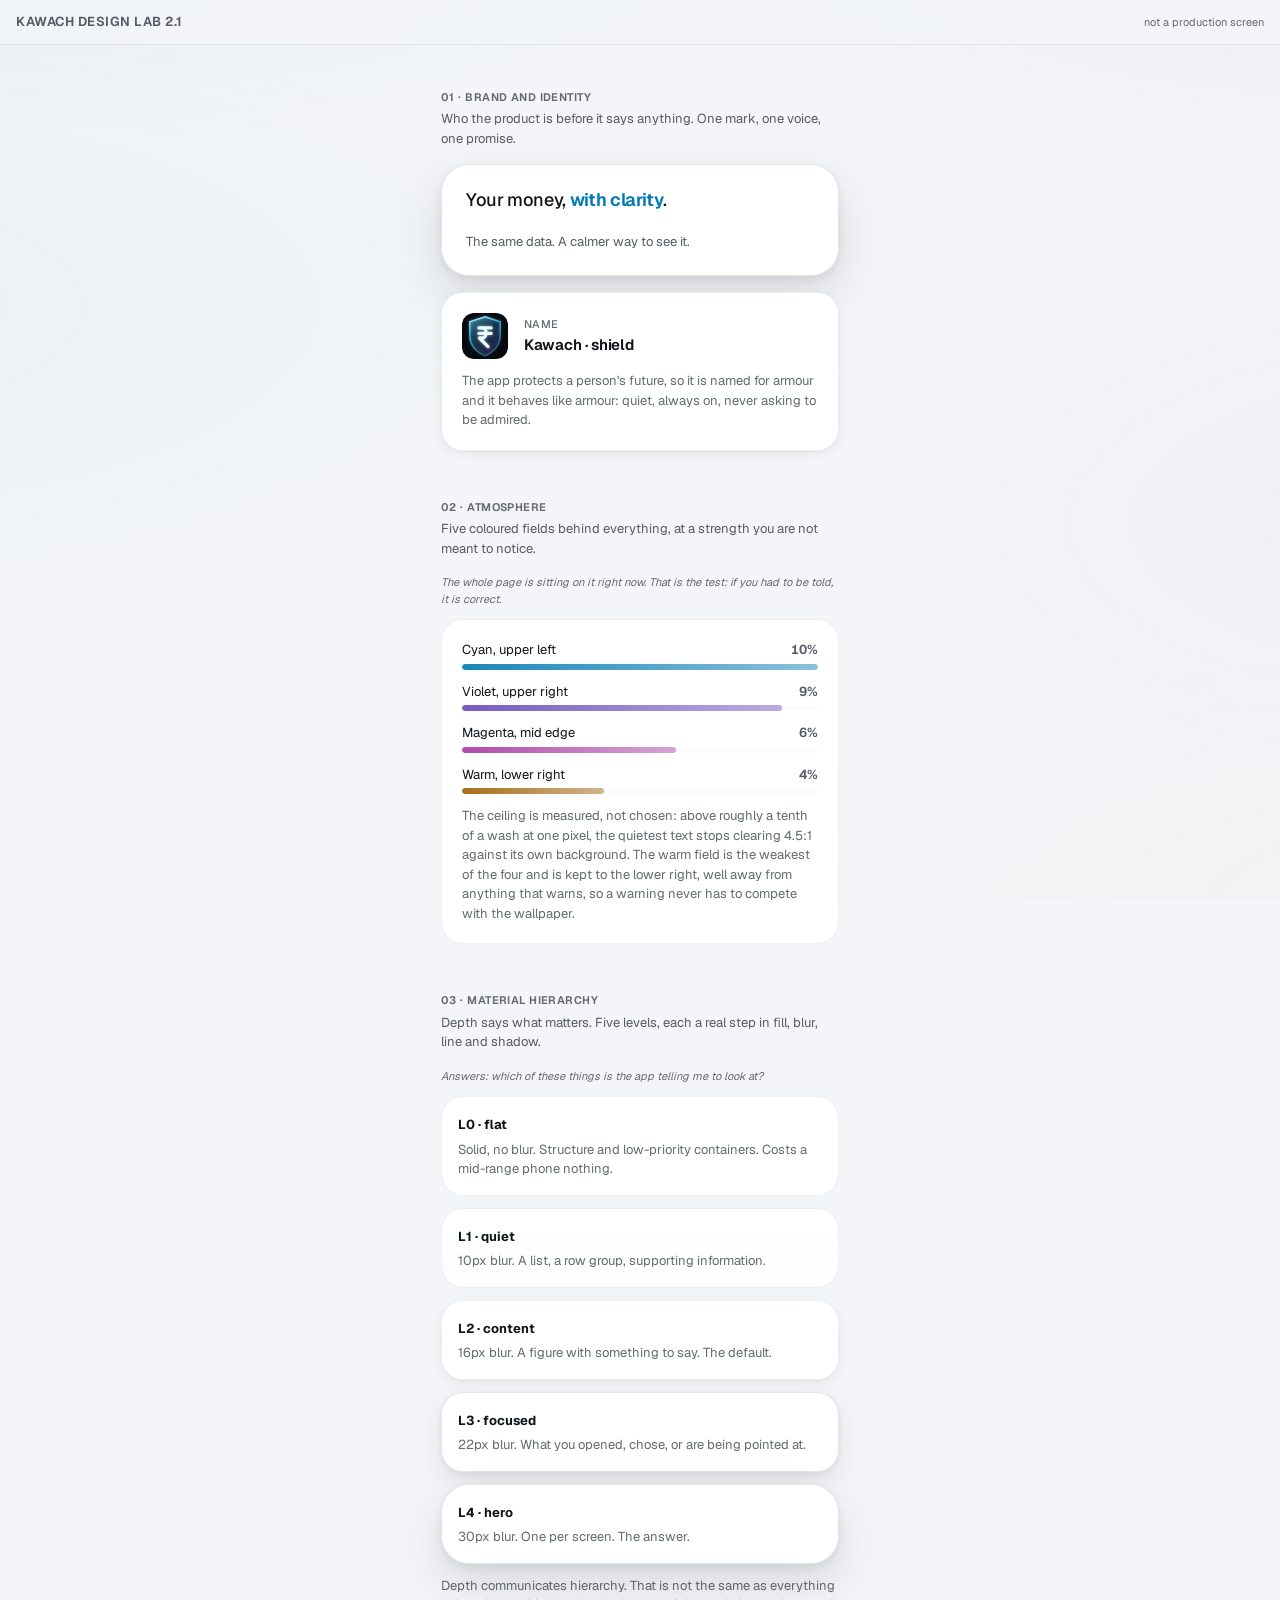
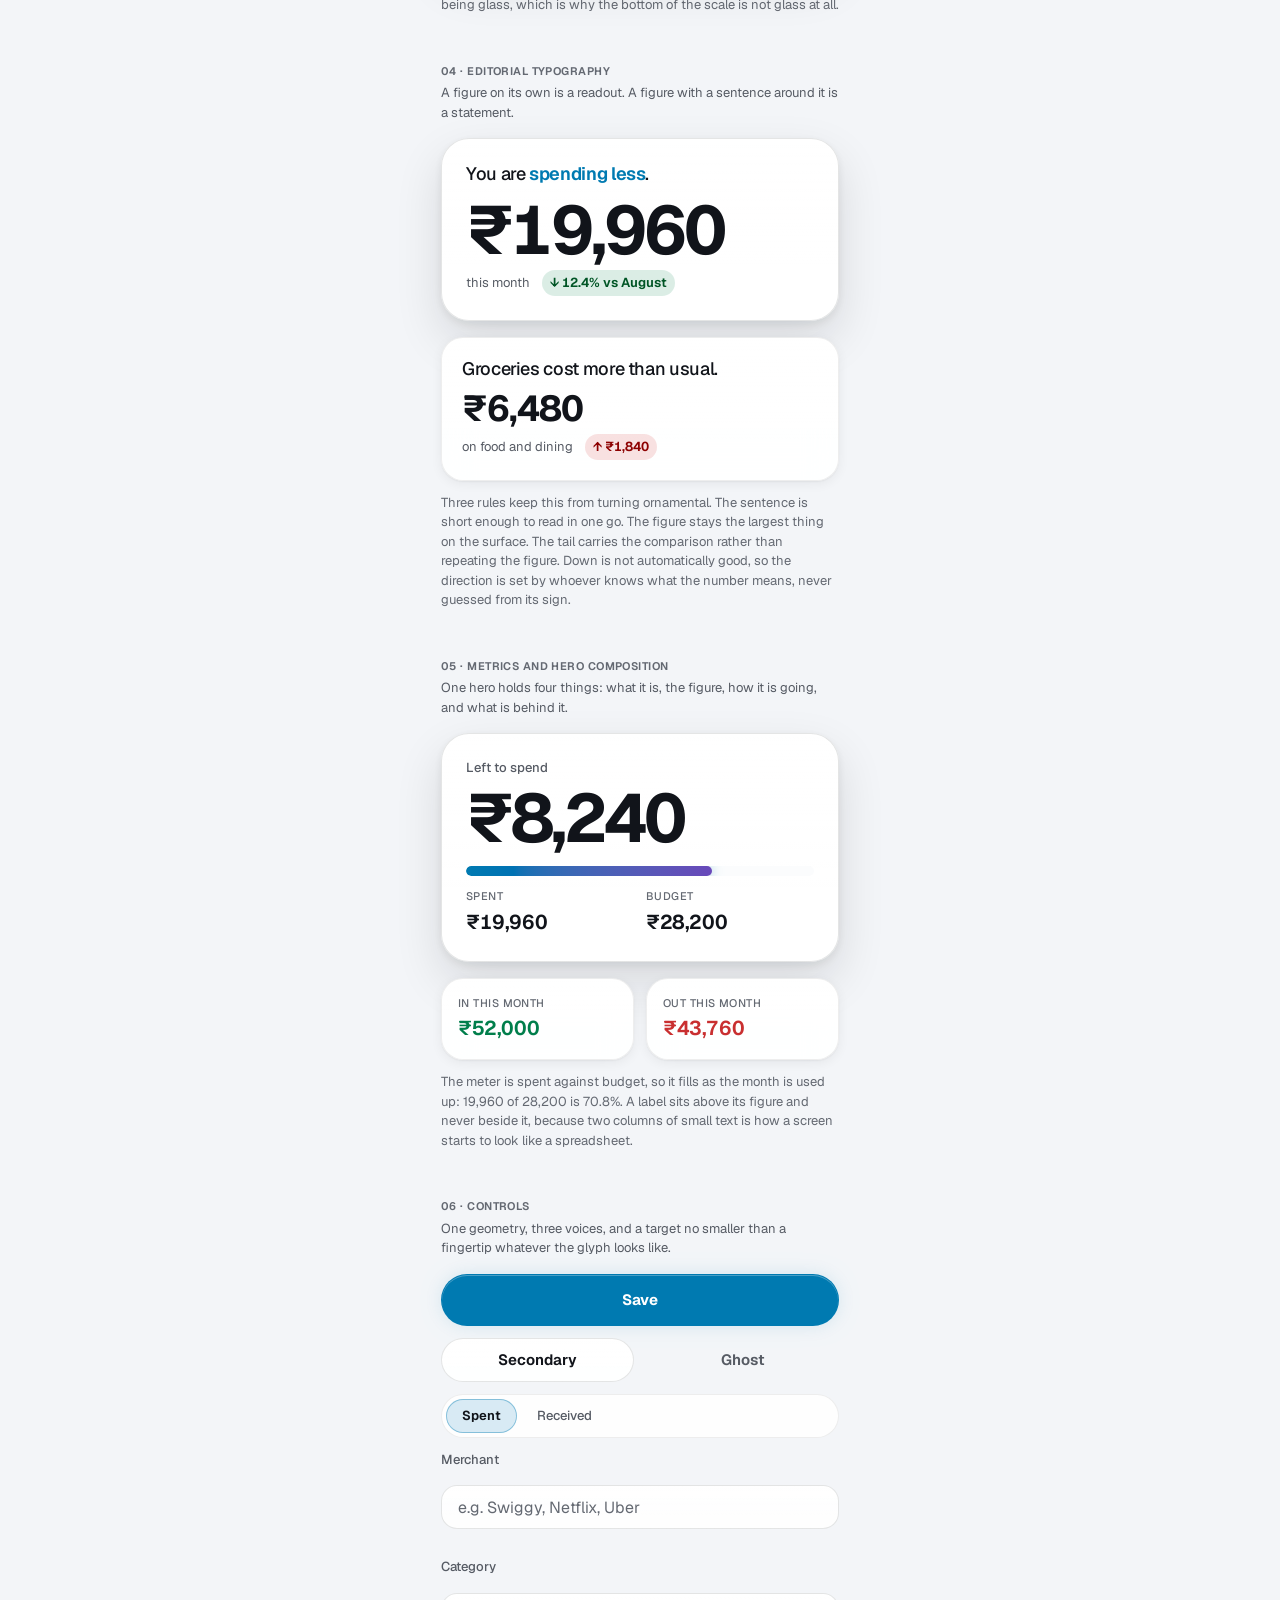
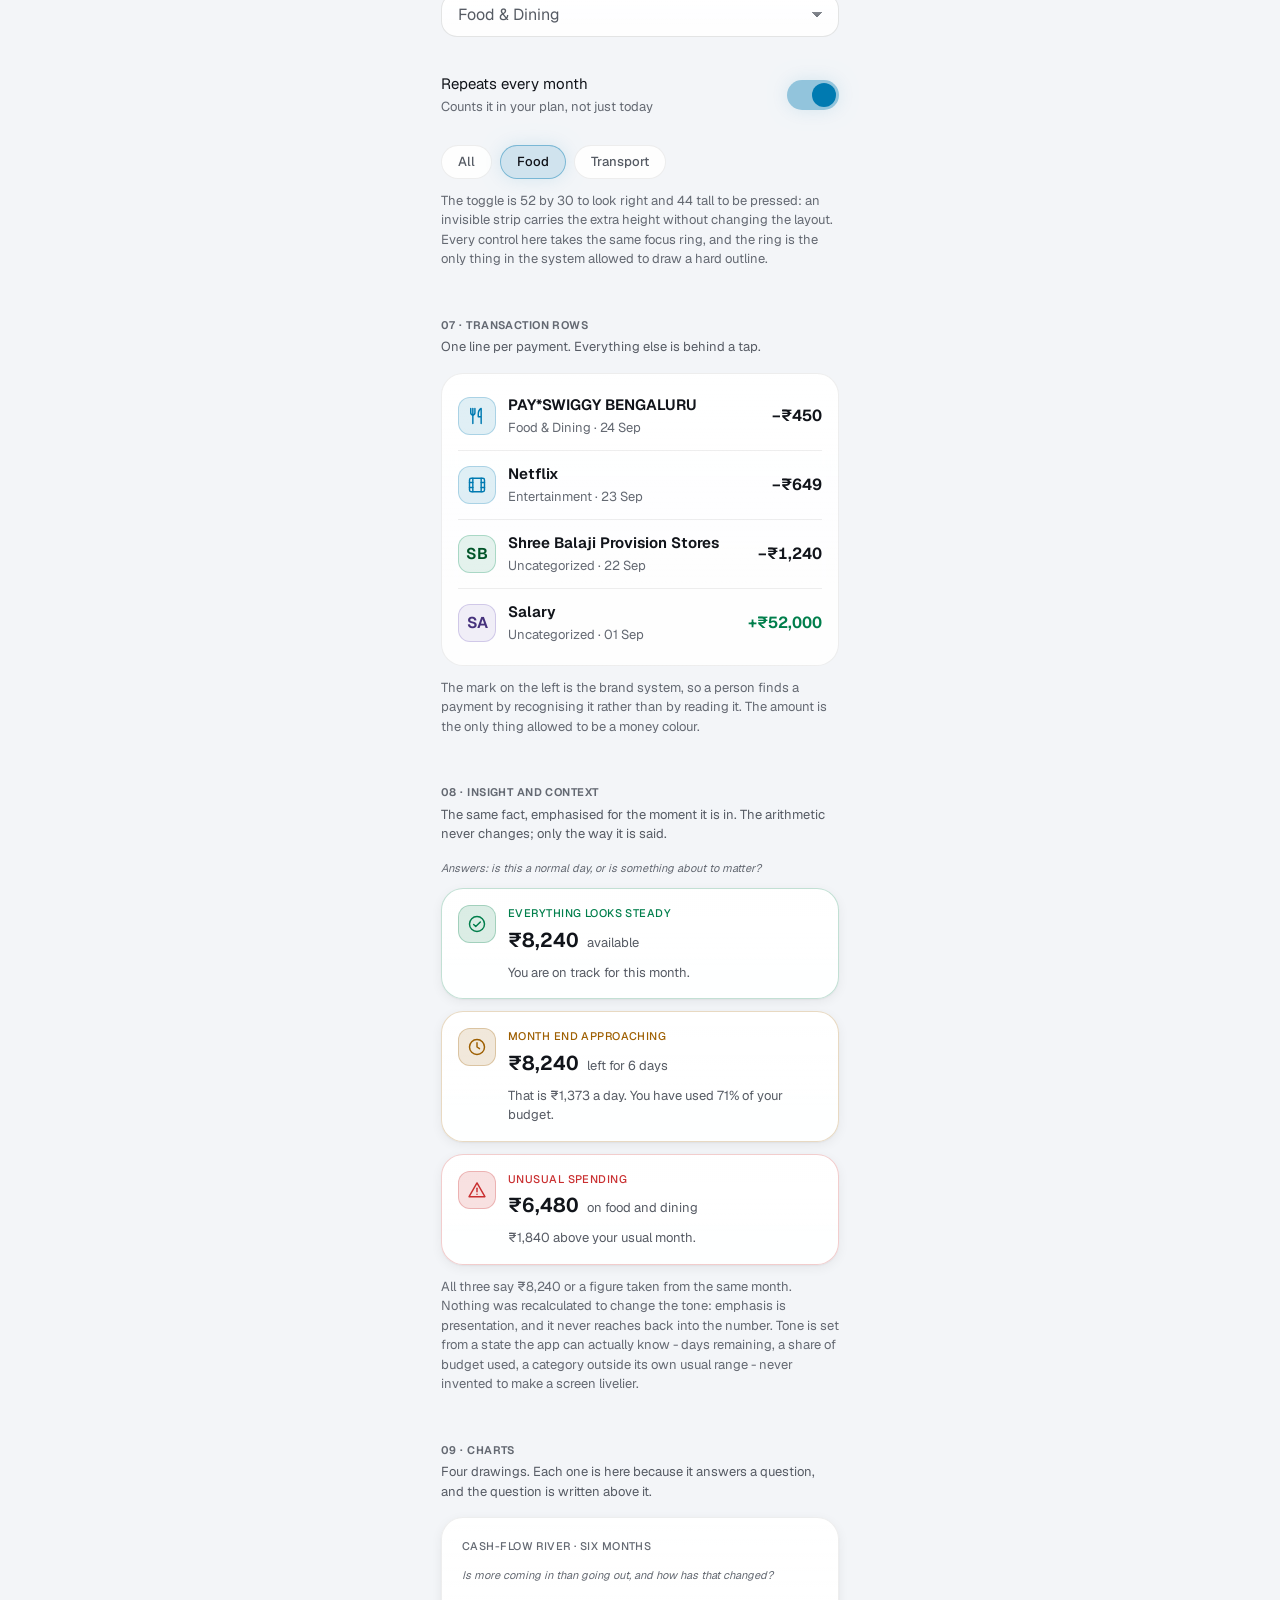
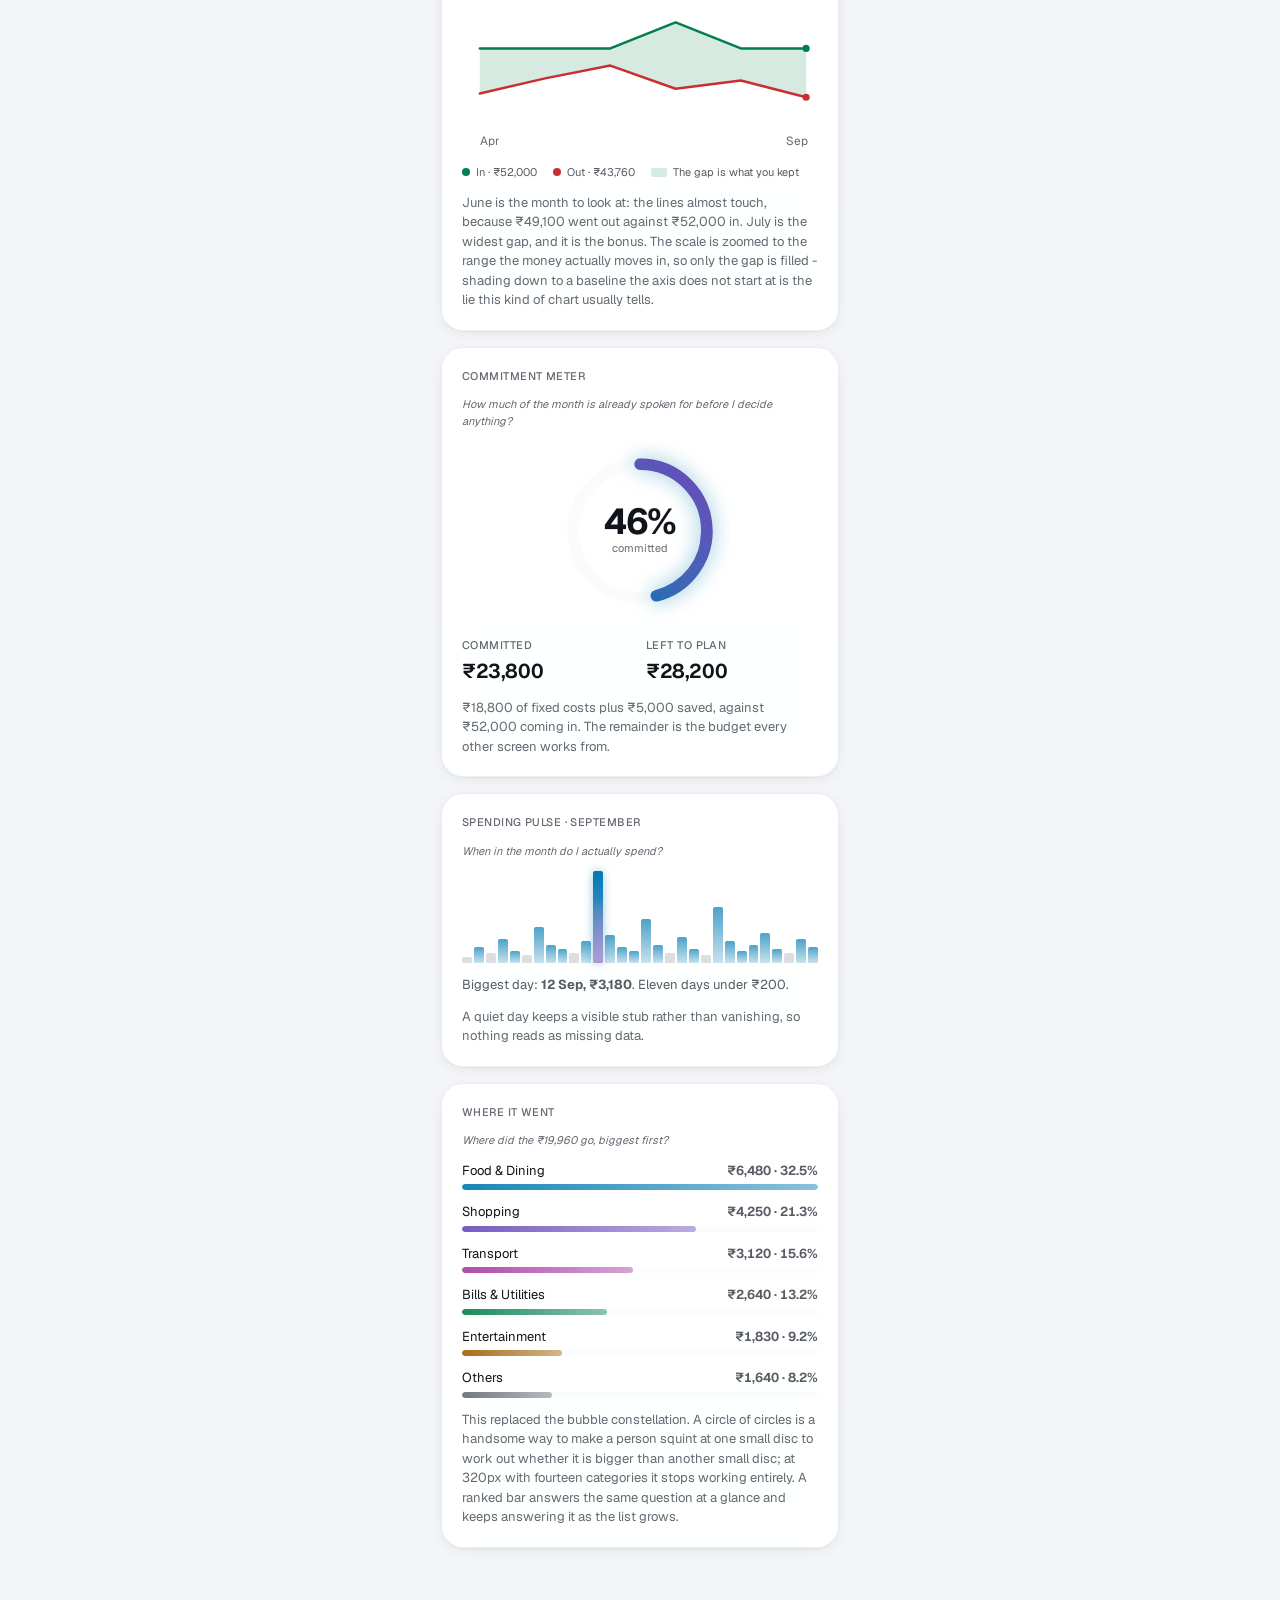
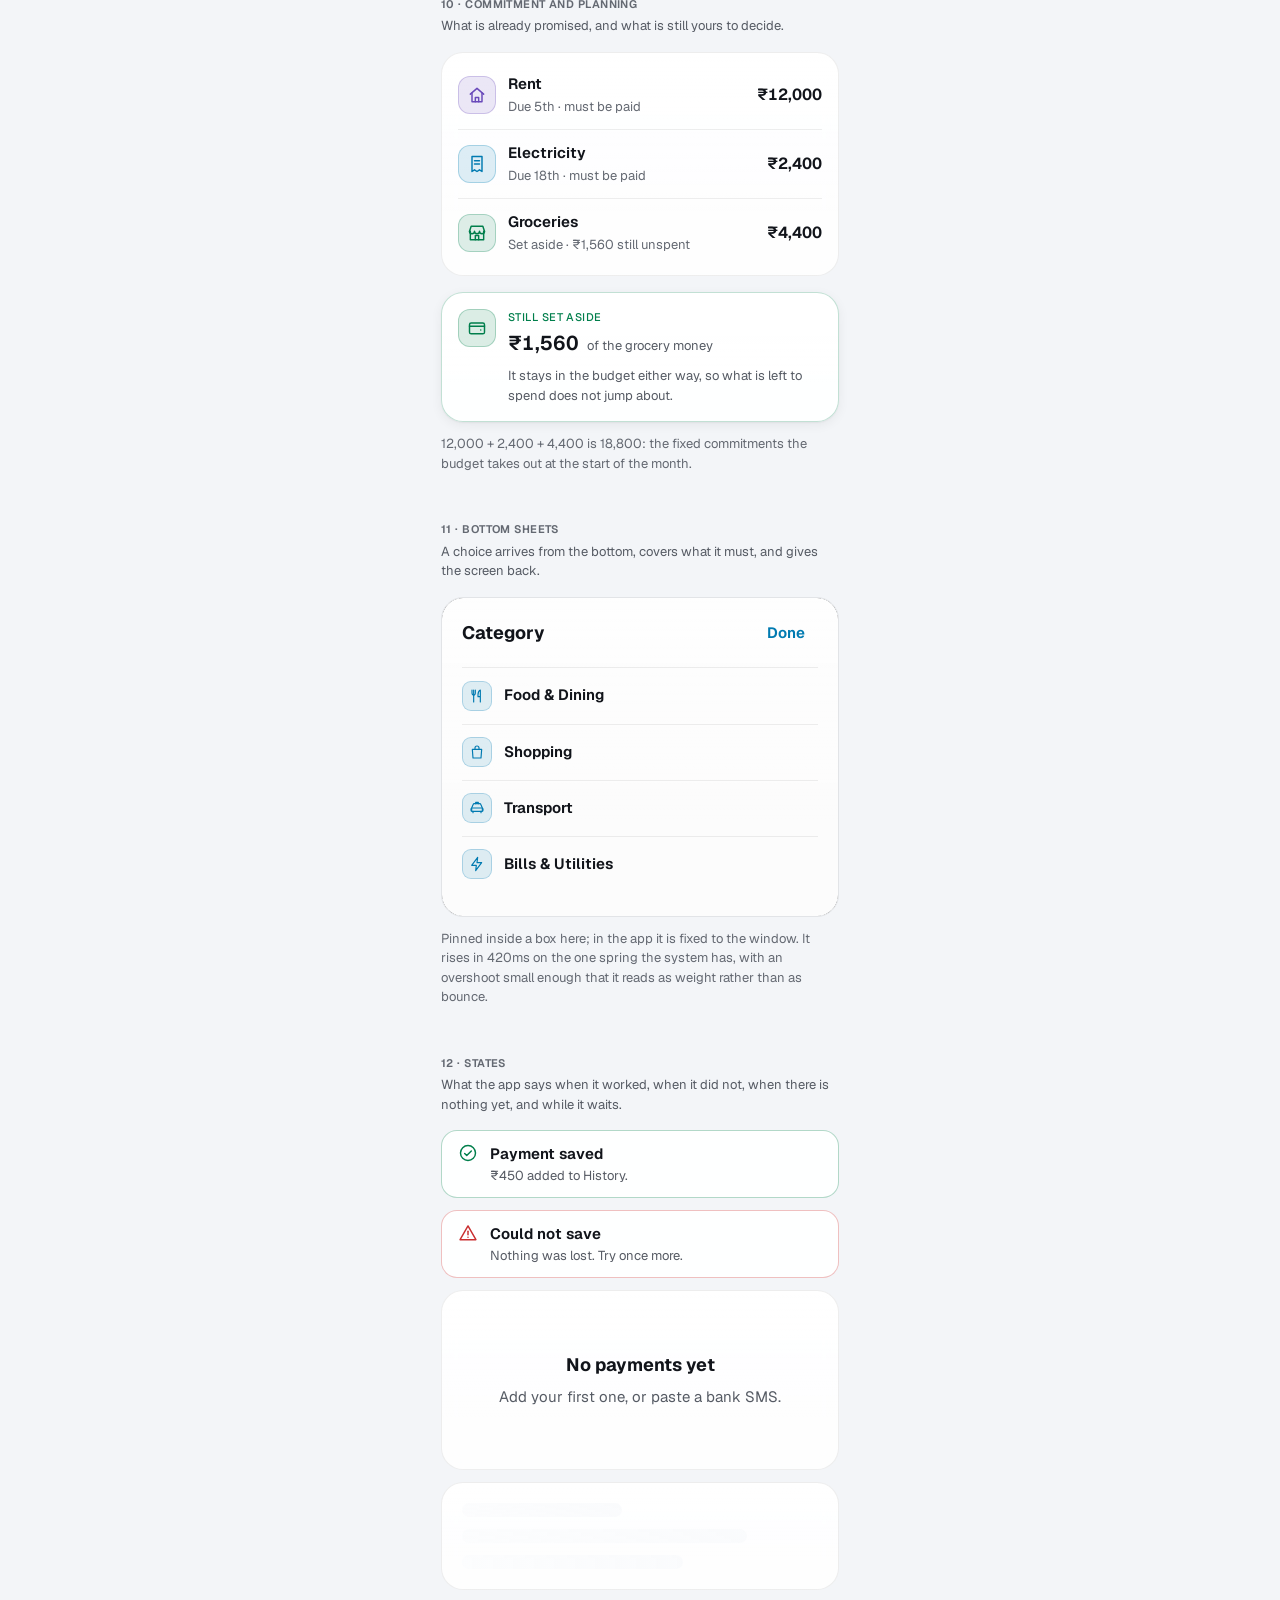
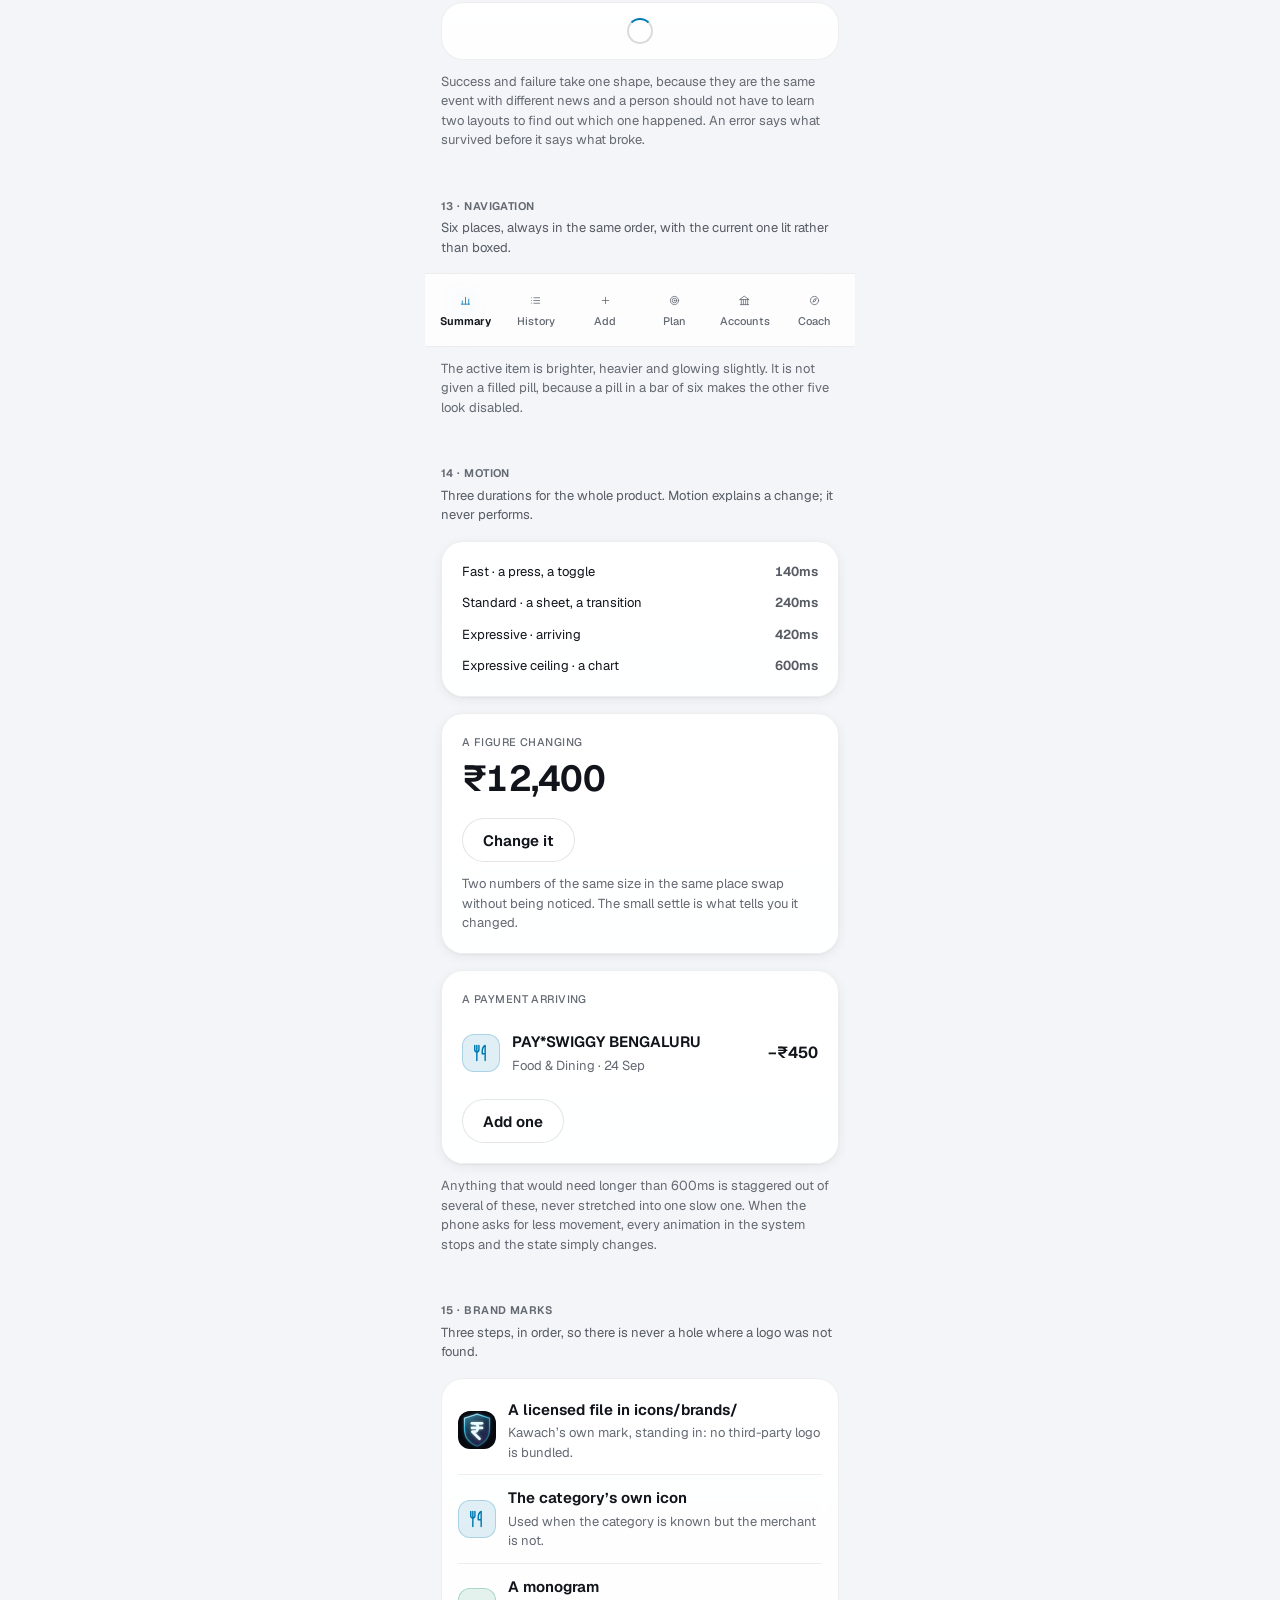
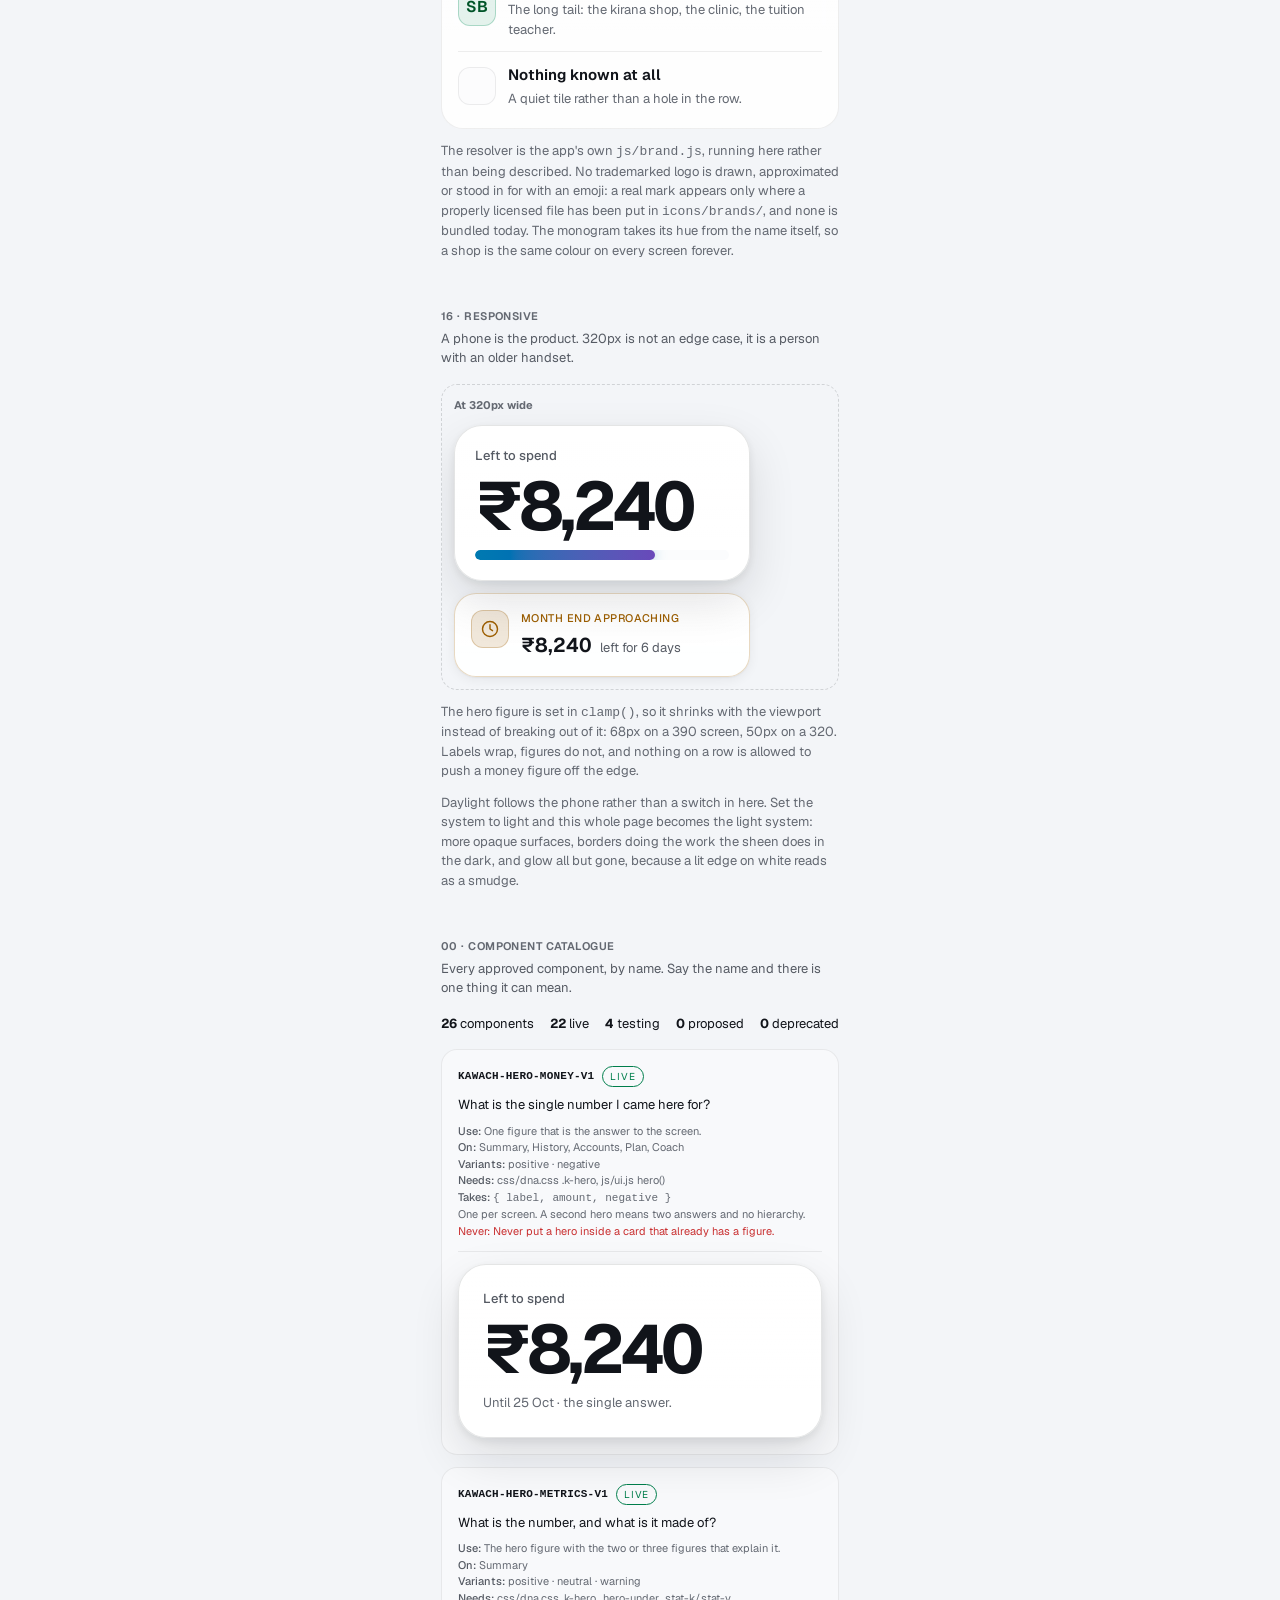
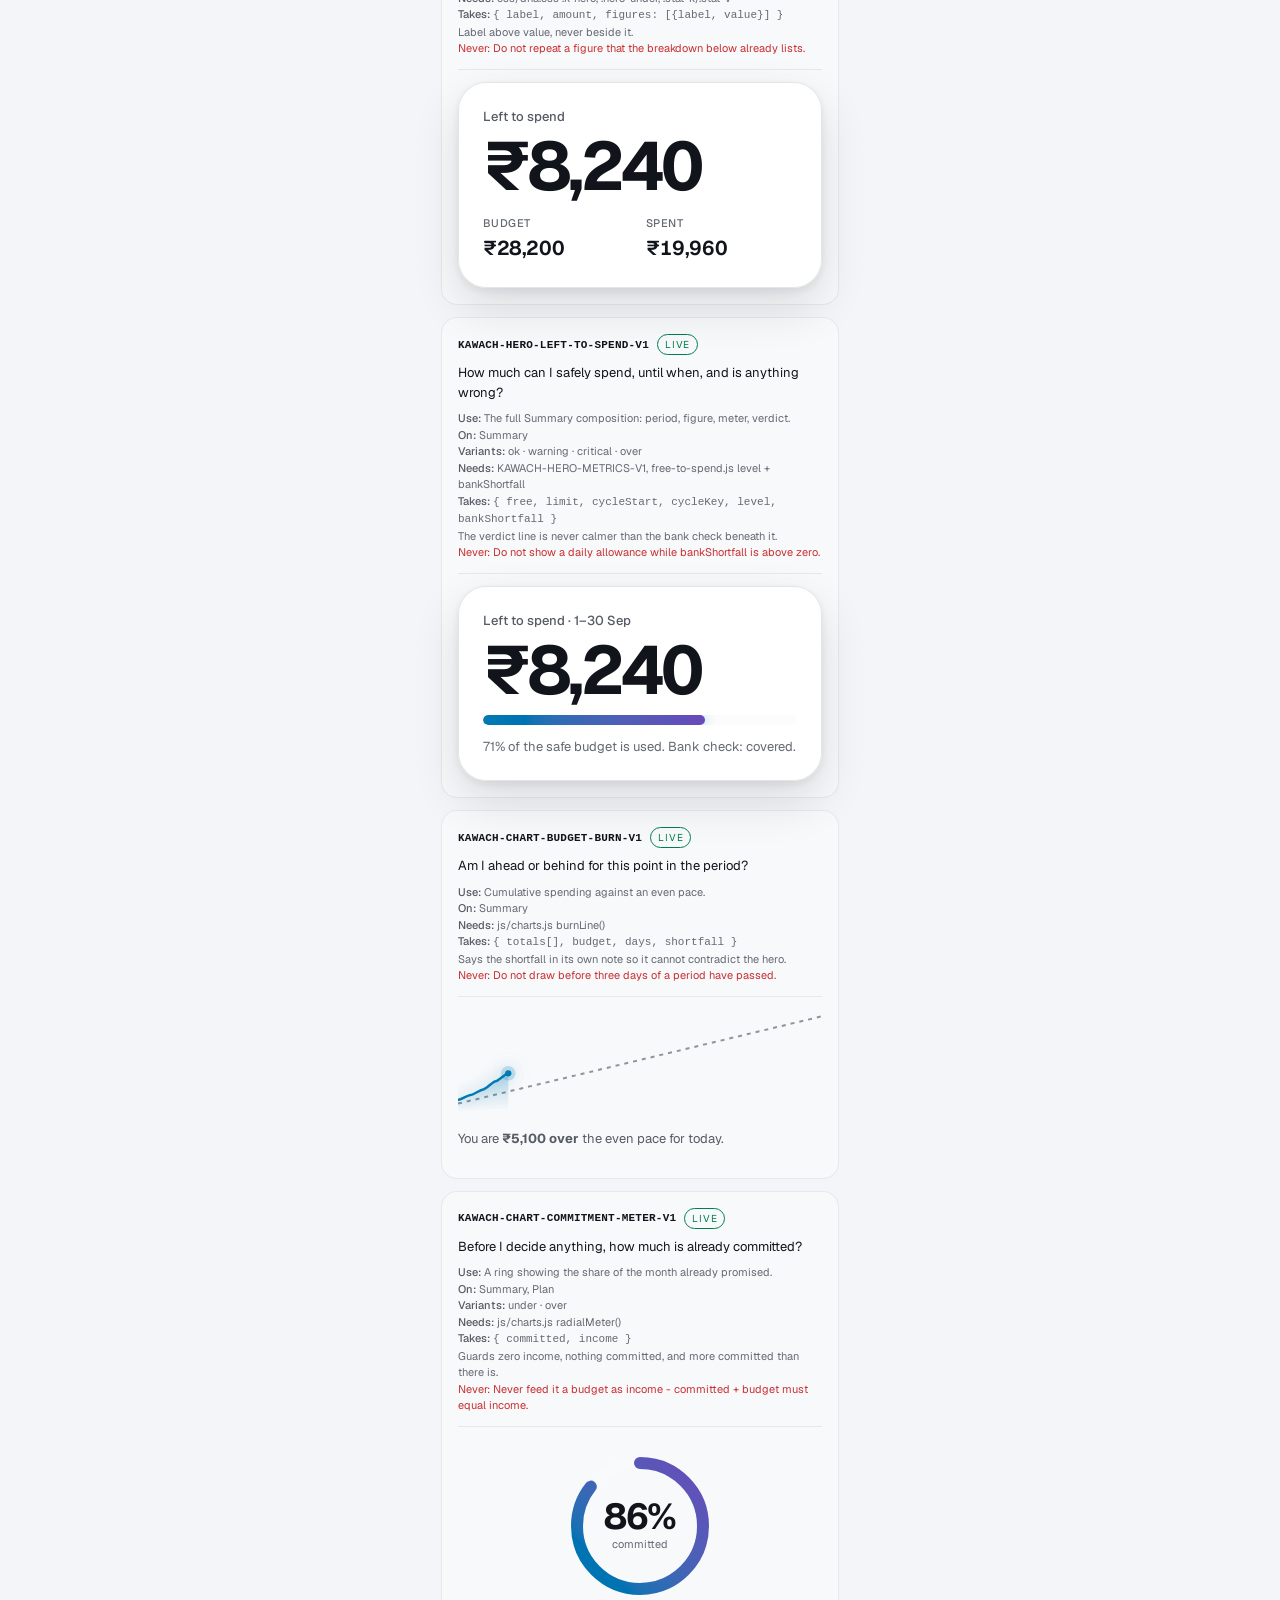
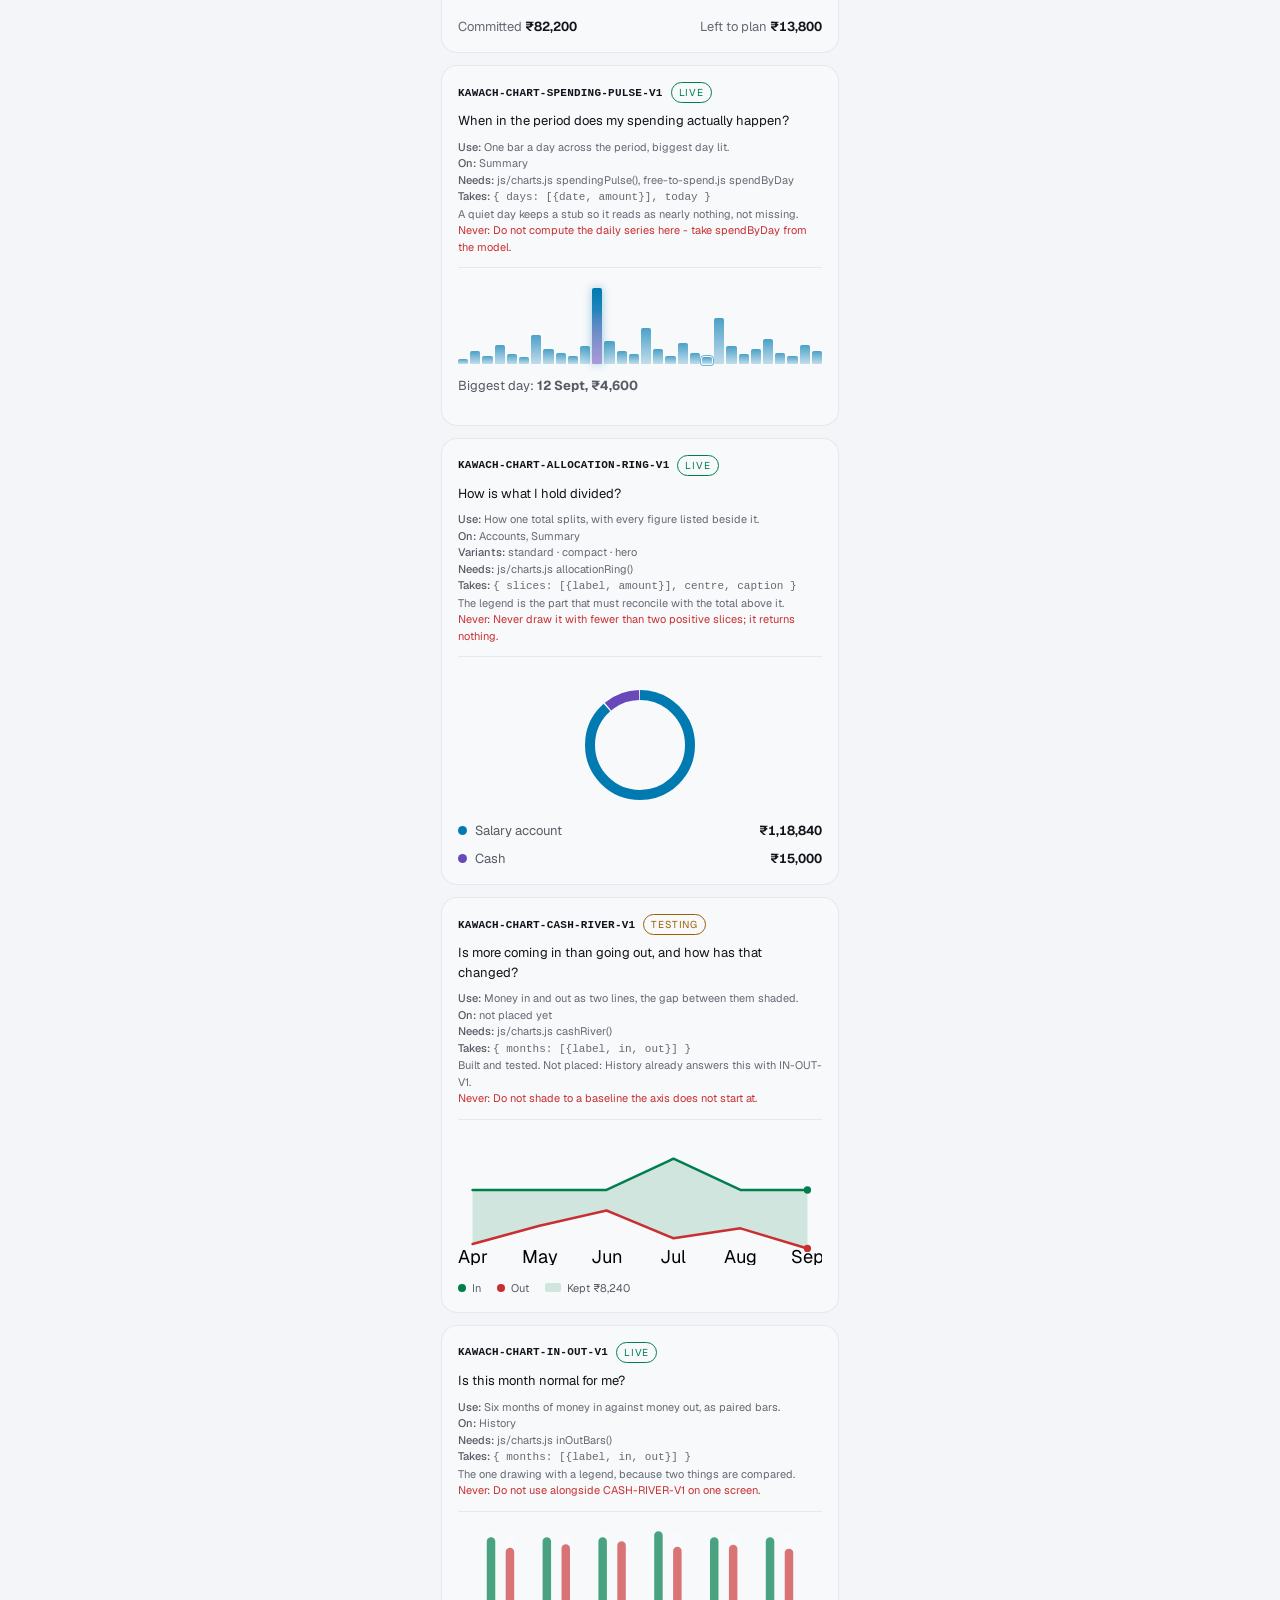
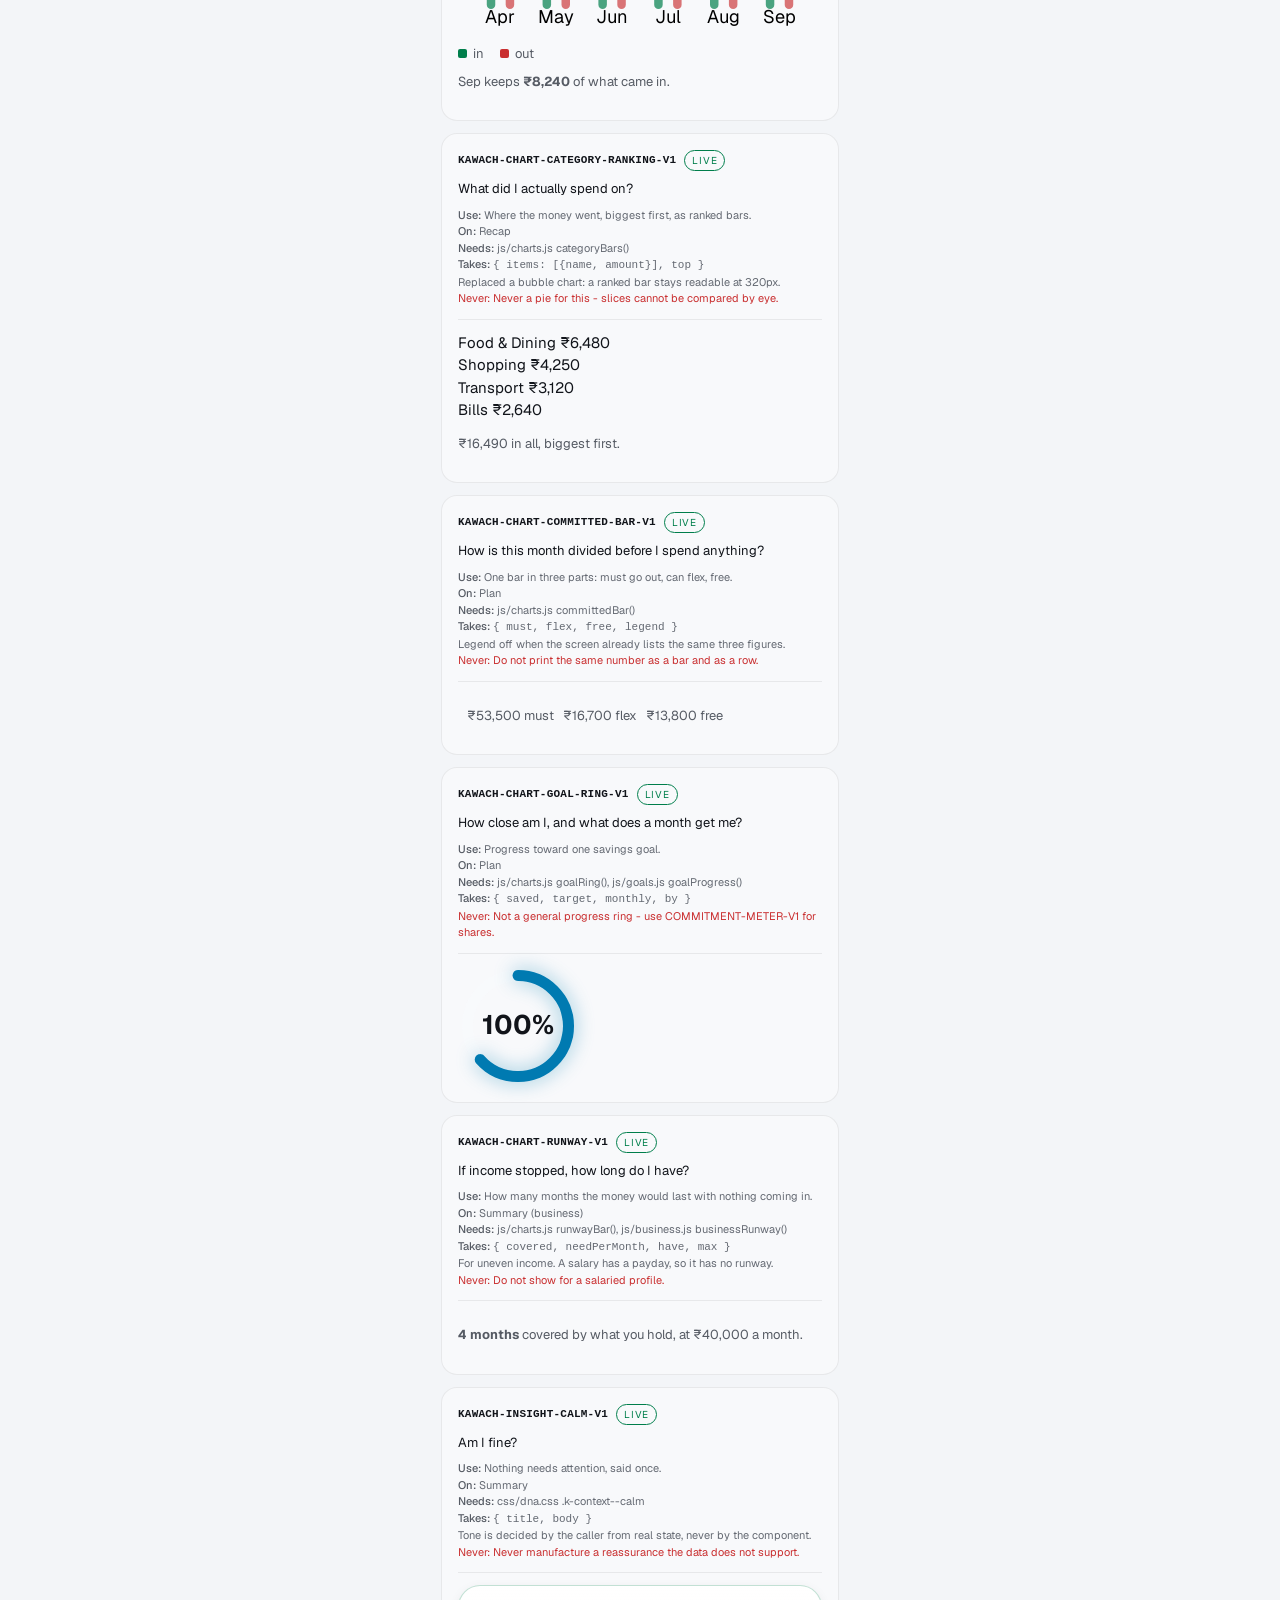
==== commit 6ad366ba: "Design Lab 2.1: add missing component previews and fix row markup" ====
--- a/lab/index.html
+++ b/lab/index.html
@@ -693,7 +693,7 @@
         <span class="k-row__title">${t.name}</span>
         <span class="k-row__meta">${t.cat || 'Uncategorized'} &middot; ${t.when}</span>
       </span>
-      <span class="k-row__value ${t.amt > 0 ? 'k-row__valuealue--pos' : ''}">${t.amt > 0 ? '+' : '−'}${money(Math.abs(t.amt))}</span>
+      <span class="k-row__value ${t.amt > 0 ? 'k-row__value--pos' : ''}">${t.amt > 0 ? '+' : '−'}${money(Math.abs(t.amt))}</span>
     </div>`;
   document.getElementById('lab-rows').innerHTML = TXNS.map(rowHtml).join('');
 
@@ -784,6 +784,10 @@
 
   // A live rendering for the components that can show one in a small space.
   const DEMOS = {
+    'KAWACH-HERO-MONEY-V1': () => `<div class="k-hero"><div class="k-hero__label">Left to spend</div><div class="k-hero__figure">₹8,240</div><p class="lab-note">Until 25 Oct · the single answer.</p></div>`,
+    'KAWACH-HERO-METRICS-V1': () => `<div class="k-hero"><div class="k-hero__label">Left to spend</div><div class="k-hero__figure">₹8,240</div><div class="two" style="margin-top:var(--k-4)"><div class="k-metric"><span class="k-metric__k">Budget</span><span class="k-metric__v">₹28,200</span></div><div class="k-metric"><span class="k-metric__k">Spent</span><span class="k-metric__v">₹19,960</span></div></div></div>`,
+    'KAWACH-HERO-LEFT-TO-SPEND-V1': () => `<div class="k-hero"><div class="k-hero__label">Left to spend · 1–30 Sep</div><div class="k-hero__figure">₹8,240</div><div class="k-meter" style="margin-top:var(--k-3)"><div class="k-meter__fill" style="width:70.8%"></div></div><p class="lab-note">71% of the safe budget is used. Bank check: covered.</p></div>`,
+    'KAWACH-CHART-BUDGET-BURN-V1': () => ch.burnLine({ totals: [120000,280000,460000,720000,980000], budget: 2820000, days: 30 }),
     'KAWACH-CHART-COMMITMENT-METER-V1': () => ch.radialMeter({ committed: 8220000, income: 9600000 }),
     'KAWACH-CHART-ALLOCATION-RING-V1': () => ch.allocationRing({ slices: [
       { label: 'Salary account', amount: 11884000 }, { label: 'Cash', amount: 1500000 }] }),
@@ -804,6 +808,12 @@
     'KAWACH-STATE-SUCCESS-V1': () => `<div class="k-state"><span class="k-state__mark">${icon('check')}</span><div><div class="k-state__title">Payment saved</div><div class="k-state__body">\u20b9450 added to History.</div></div></div>`,
     'KAWACH-STATE-ERROR-V1': () => `<div class="k-state k-state--error"><span class="k-state__mark">${icon('alert')}</span><div><div class="k-state__title">Could not save</div><div class="k-state__body">Nothing was lost. Try once more.</div></div></div>`,
     'KAWACH-STATE-LOADING-V1': () => `<div class="stack stack--tight"><div class="k-skeleton" style="height:14px;width:45%"></div><div class="k-skeleton" style="height:14px;width:80%"></div></div>`,
+    'KAWACH-ACCOUNT-BALANCE-V1': () => `<div class="k-row"><span class="k-brand k-brand--md k-brand--mono" style="--k-hue:206"><span class="k-brand__text">SB</span></span><span class="k-row__body"><span class="k-row__title">Salary account</span><span class="k-row__meta">Primary · HDFC Bank</span></span><span class="k-row__value">₹1,18,840</span></div>`,
+    'KAWACH-ACCOUNT-ALLOCATION-V1': () => ch.allocationRing({ slices: [{ label: 'Salary account', amount: 11884000 }, { label: 'Cash', amount: 1500000 }] }),
+    'KAWACH-ROW-TRANSACTION-V1': () => rowHtml(TXNS[1]),
+    'KAWACH-PLAN-COMMITMENT-V1': () => `<div class="k-row"><span class="k-row__body"><span class="k-row__title">House rent</span><span class="k-row__meta">Every month · 5th · Salary account</span></span><span class="k-row__value">₹32,000</span></div>`,
+    'KAWACH-PLAN-GOAL-V1': () => ch.goalRing({ saved: 34000000, target: 30000000, monthly: 500000, by: 'Jun 2027' }),
+
   };
 
   const ch = await import('../js/charts.js');
--- a/css/dna.css
+++ b/css/dna.css
@@ -1117,6 +1117,24 @@
 .k .chart-note { font-size: var(--k-label); color: var(--k-text-2); margin-top: var(--k-3); }
 .k .chart-dot { fill: var(--k-accent); filter: drop-shadow(0 0 7px color-mix(in oklch, var(--k-accent) 70%, transparent)); }
 .k .chart-dot-halo { fill: color-mix(in oklch, var(--k-accent) 20%, transparent); }
+.k .chart-ring-track {
+  fill: none;
+  stroke: color-mix(in oklch, var(--k-surface-elev) 72%, transparent);
+  stroke-width: 11;
+  vector-effect: non-scaling-stroke;
+}
+.k .chart-ring-fill {
+  fill: none;
+  stroke: var(--k-accent);
+  stroke-width: 11;
+  filter: drop-shadow(0 0 6px color-mix(in oklch, var(--k-accent) 42%, transparent));
+  vector-effect: non-scaling-stroke;
+}
+.k .goal-ring,
+.k .alloc-ring,
+.k .radial-meter { display: block; width: 100%; max-width: 120px; height: auto; overflow: visible; }
+.k .chart-block { width: 100%; min-width: 0; }
+.k .chart-block > svg { max-width: 100%; }
 .k .bar-in { fill: color-mix(in oklch, var(--k-positive) 70%, transparent); }
 .k .bar-out { fill: color-mix(in oklch, var(--k-negative) 66%, transparent); }
 .k .bar-track { fill: color-mix(in oklch, var(--k-surface-elev) 48%, transparent); }
@@ -1417,10 +1435,17 @@
   color: oklch(80% 0.11 var(--k-hue, 206));
 }
 .k-brand__text {
+  display: grid;
+  place-items: center;
+  width: 100%;
+  height: 100%;
   font-size: 0.78em;
   font-weight: var(--k-w-fig);
-  letter-spacing: 0.01em;
+  letter-spacing: 0;
   line-height: 1;
+  text-align: center;
+  font-variant-numeric: tabular-nums;
+  transform: translateY(-0.02em);
 }
 
 /* Nothing known at all: a quiet tile rather than a hole in the row. */
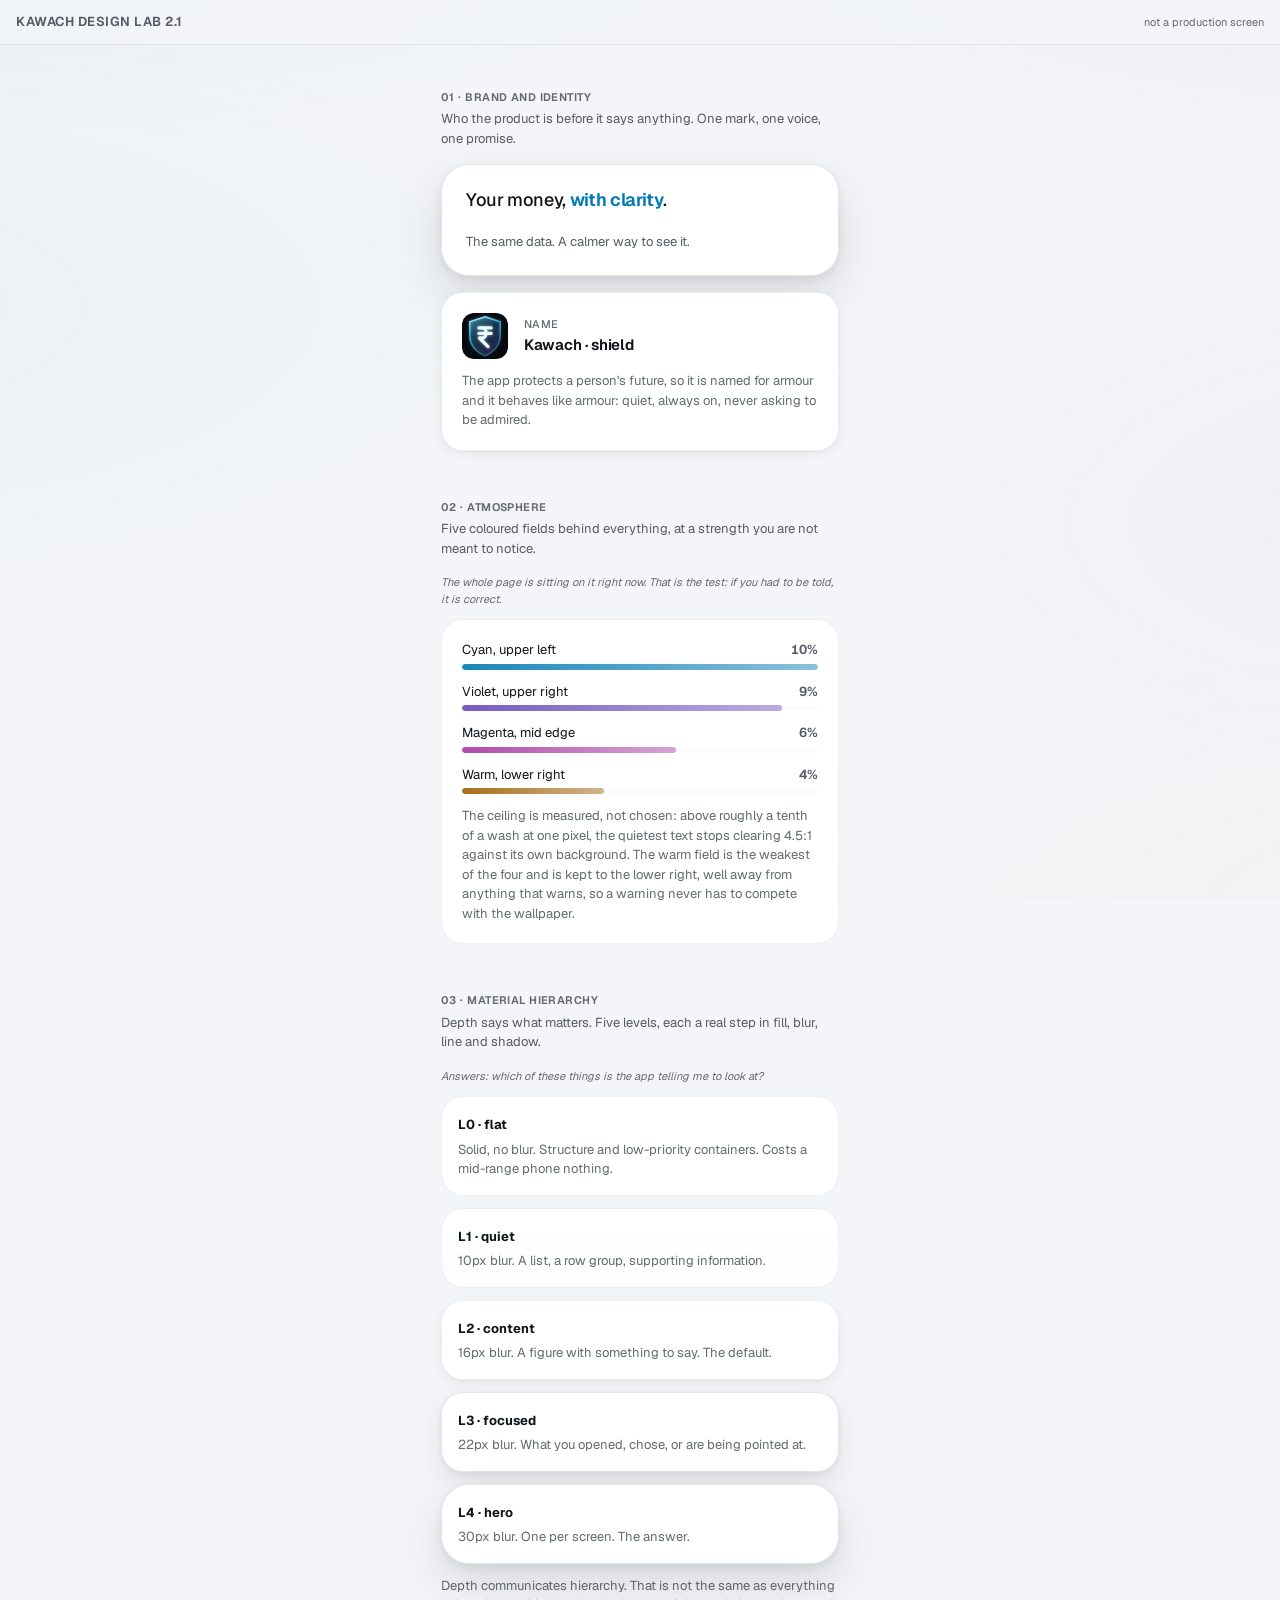
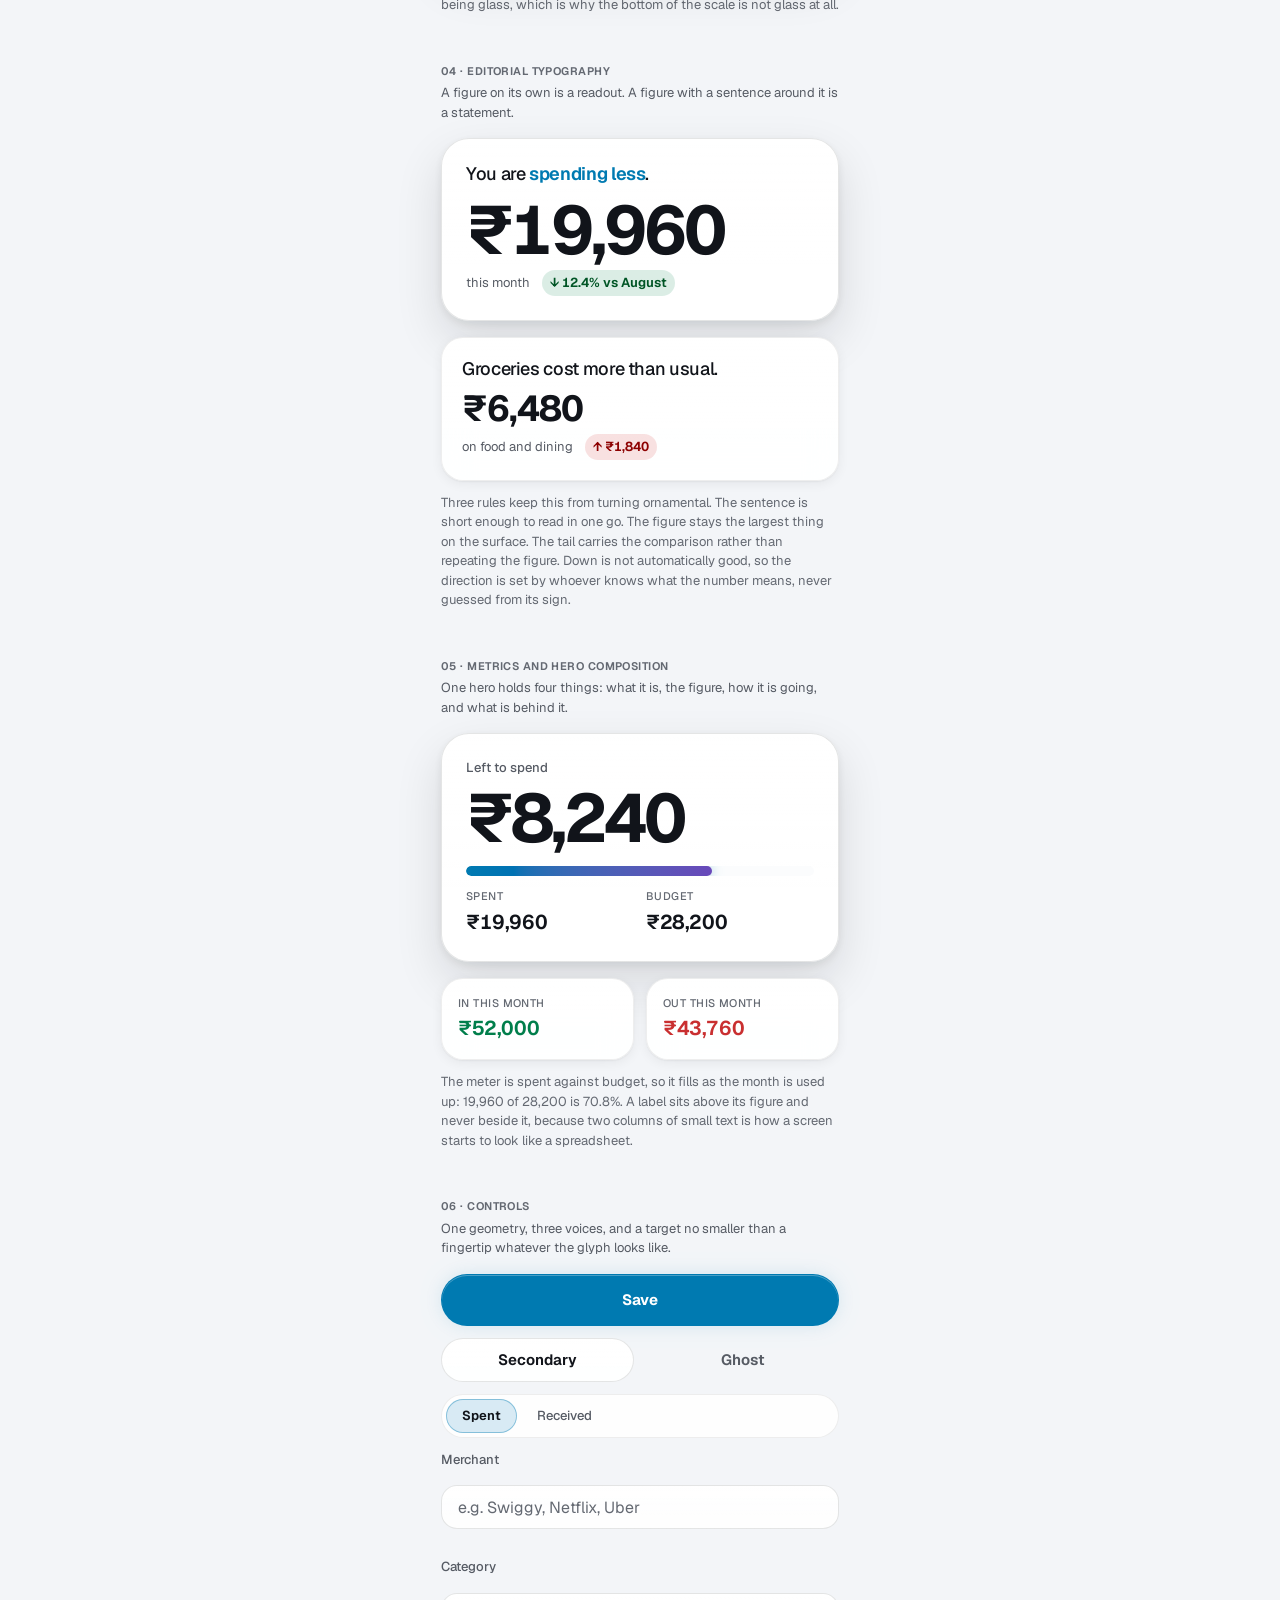
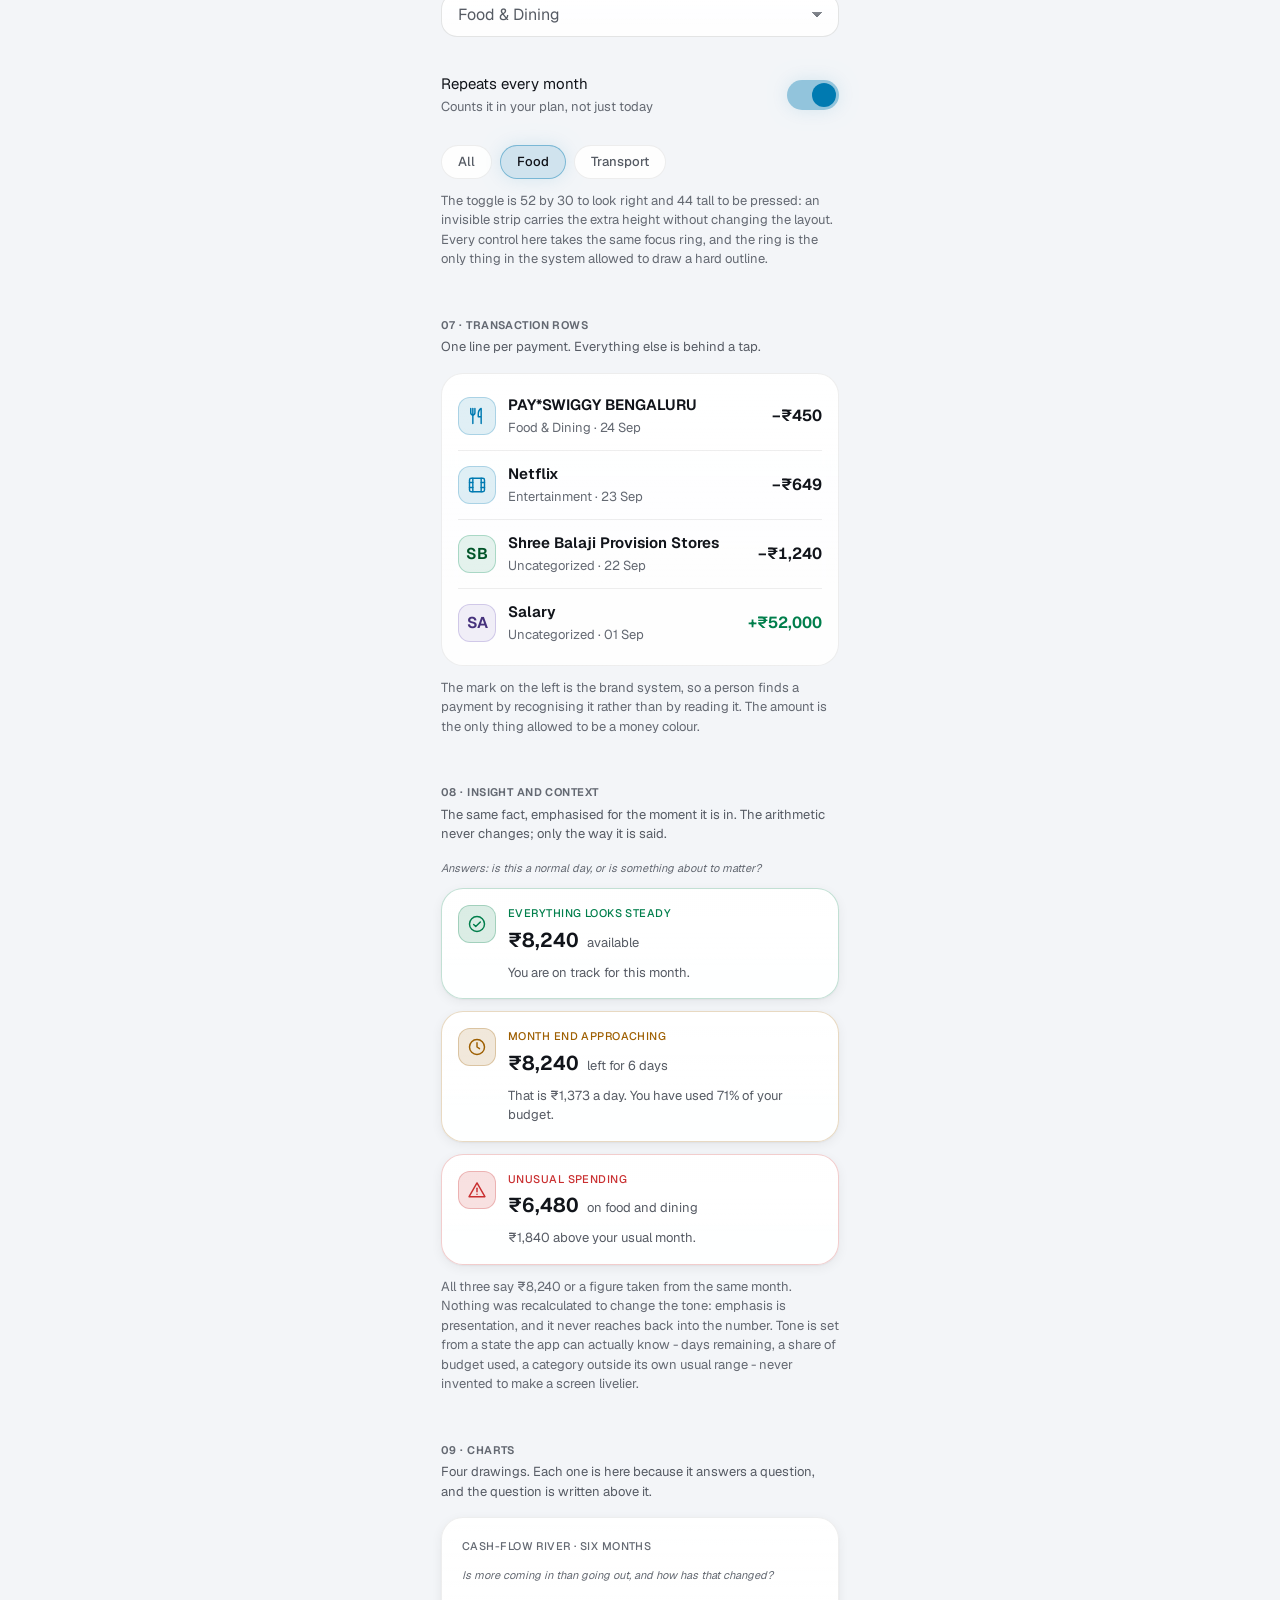
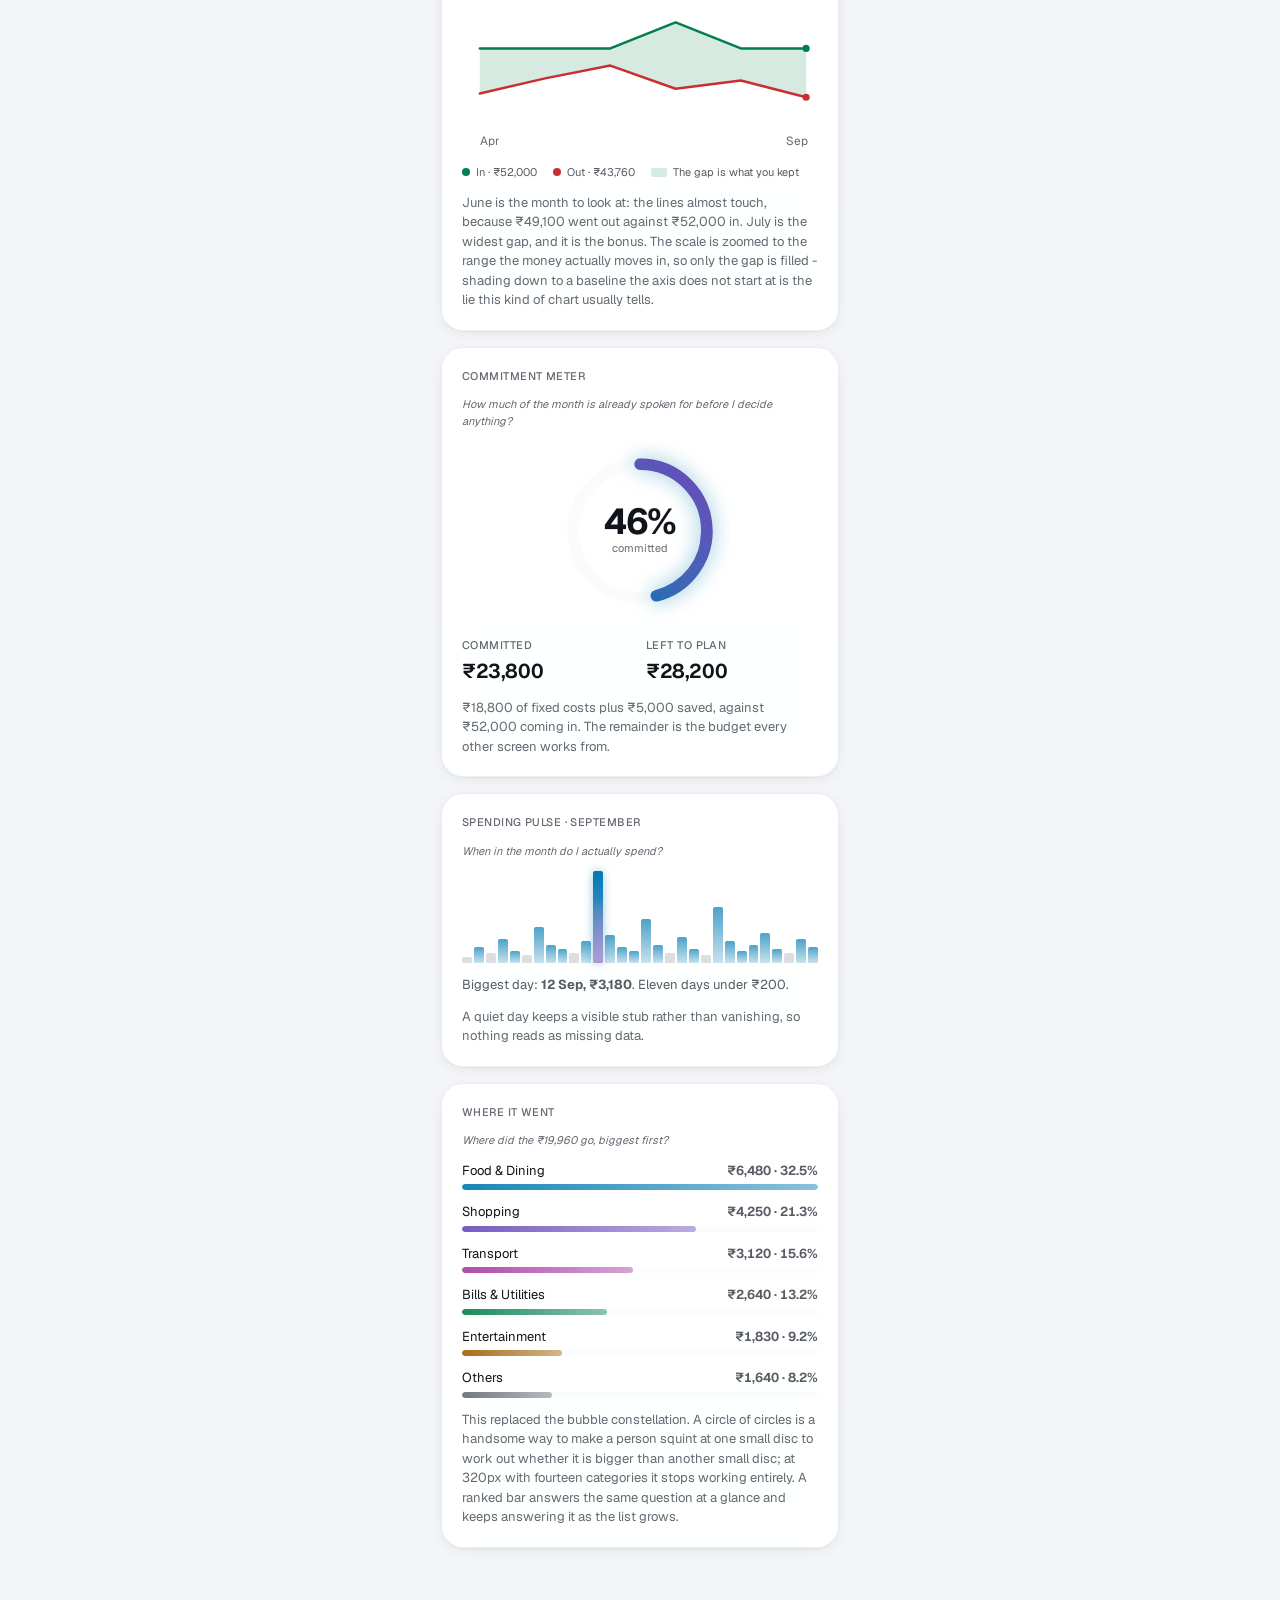
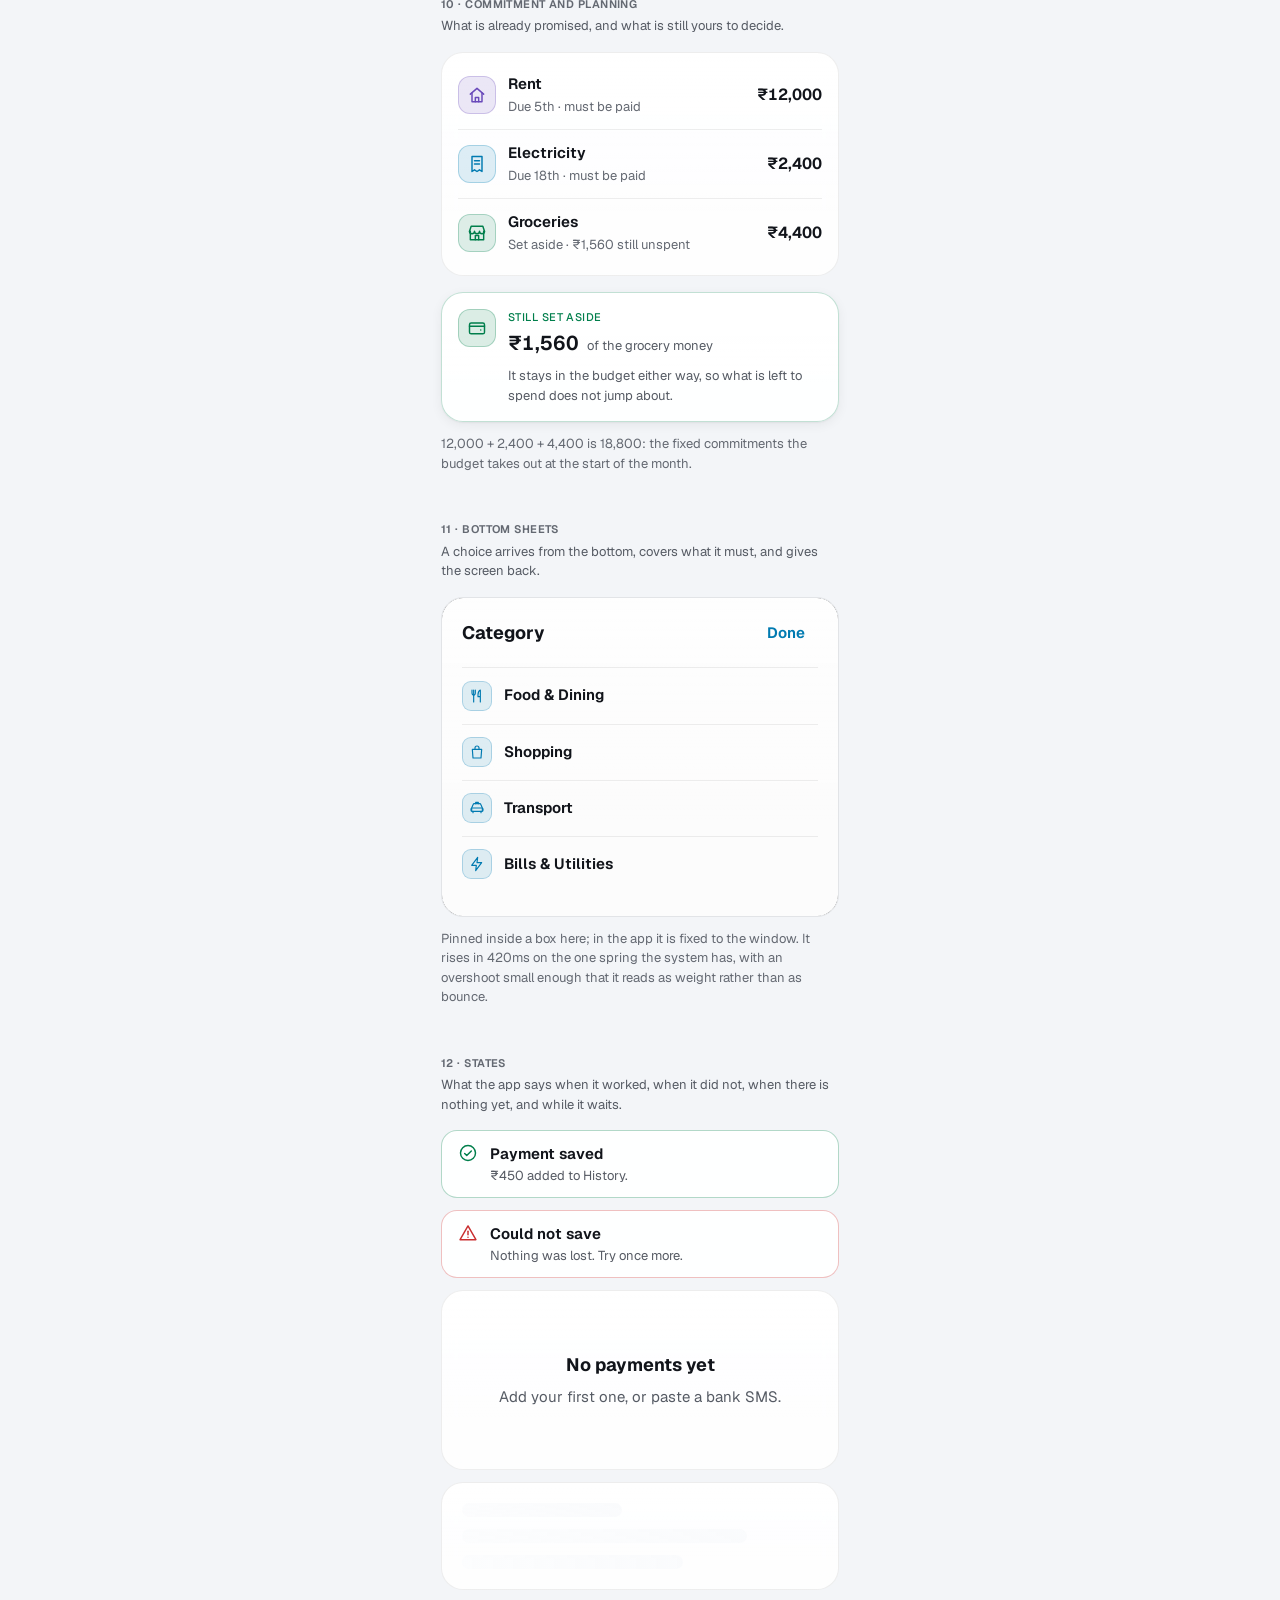
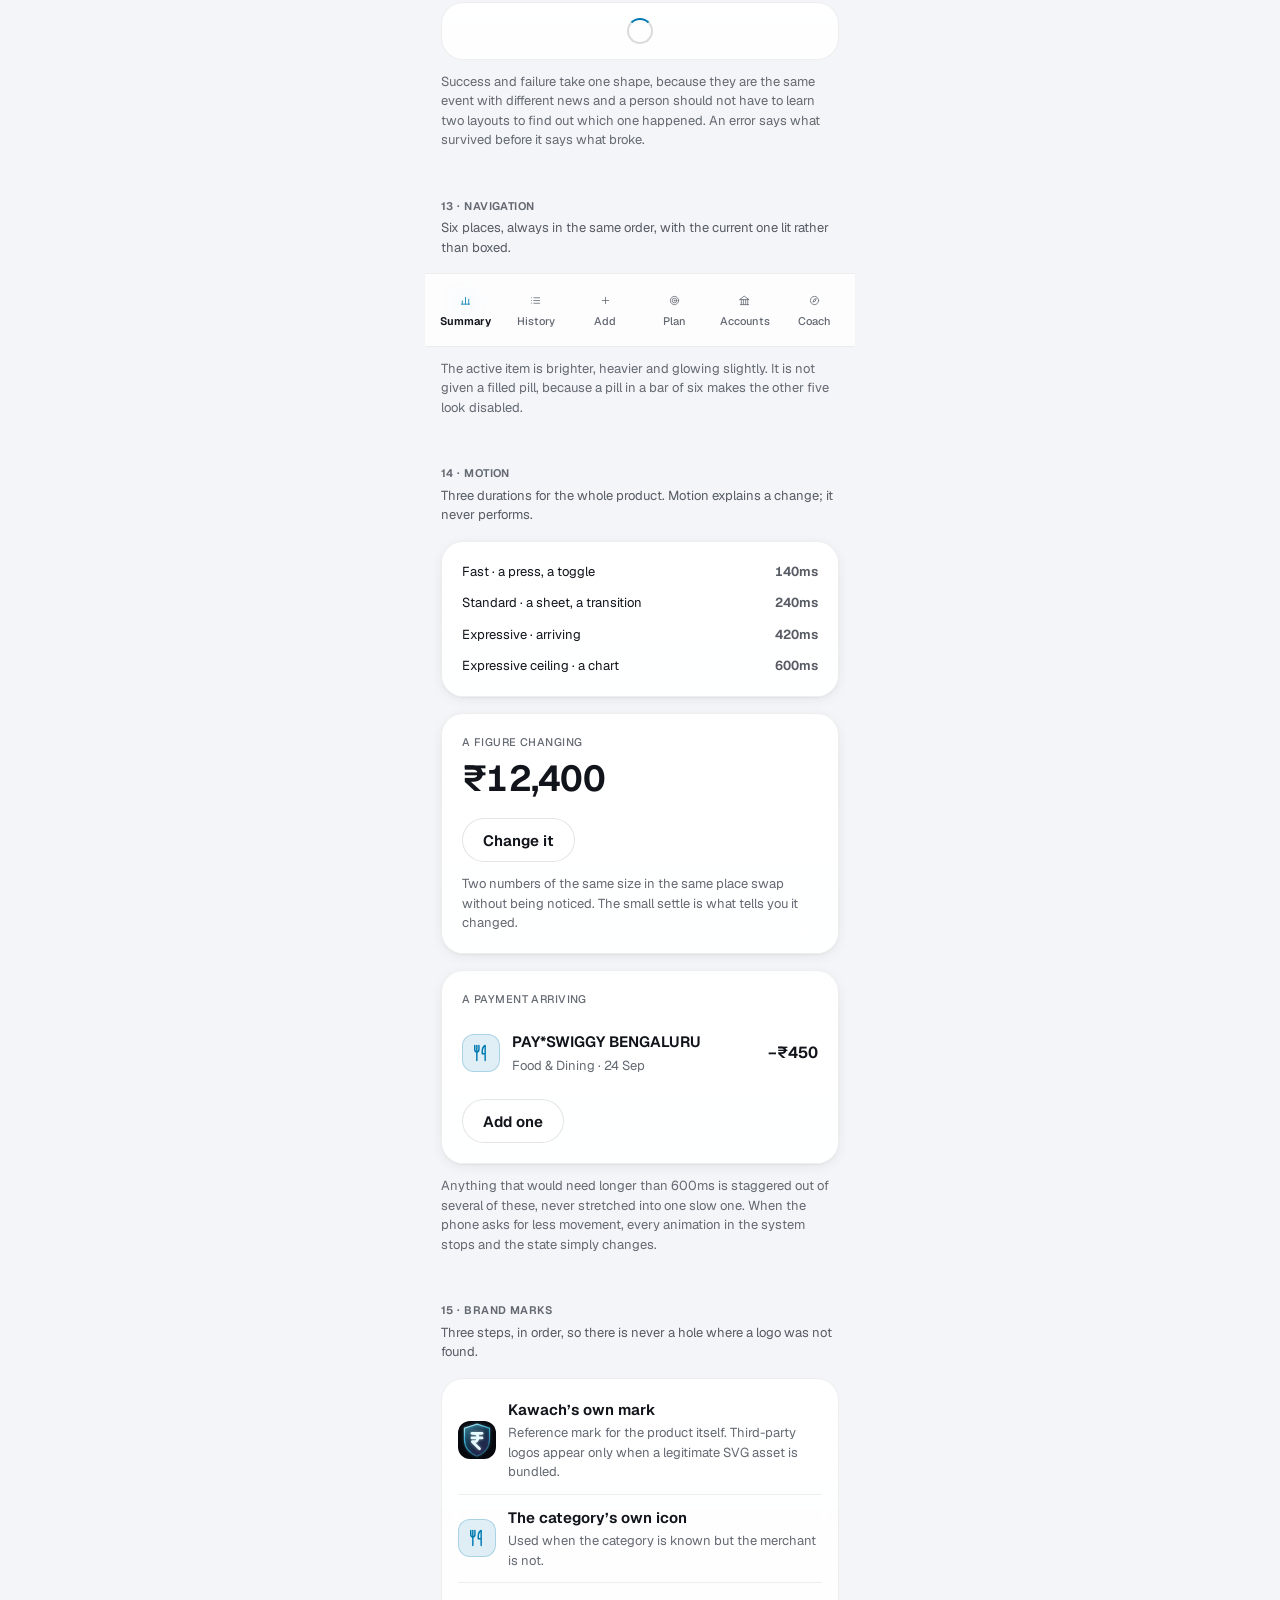
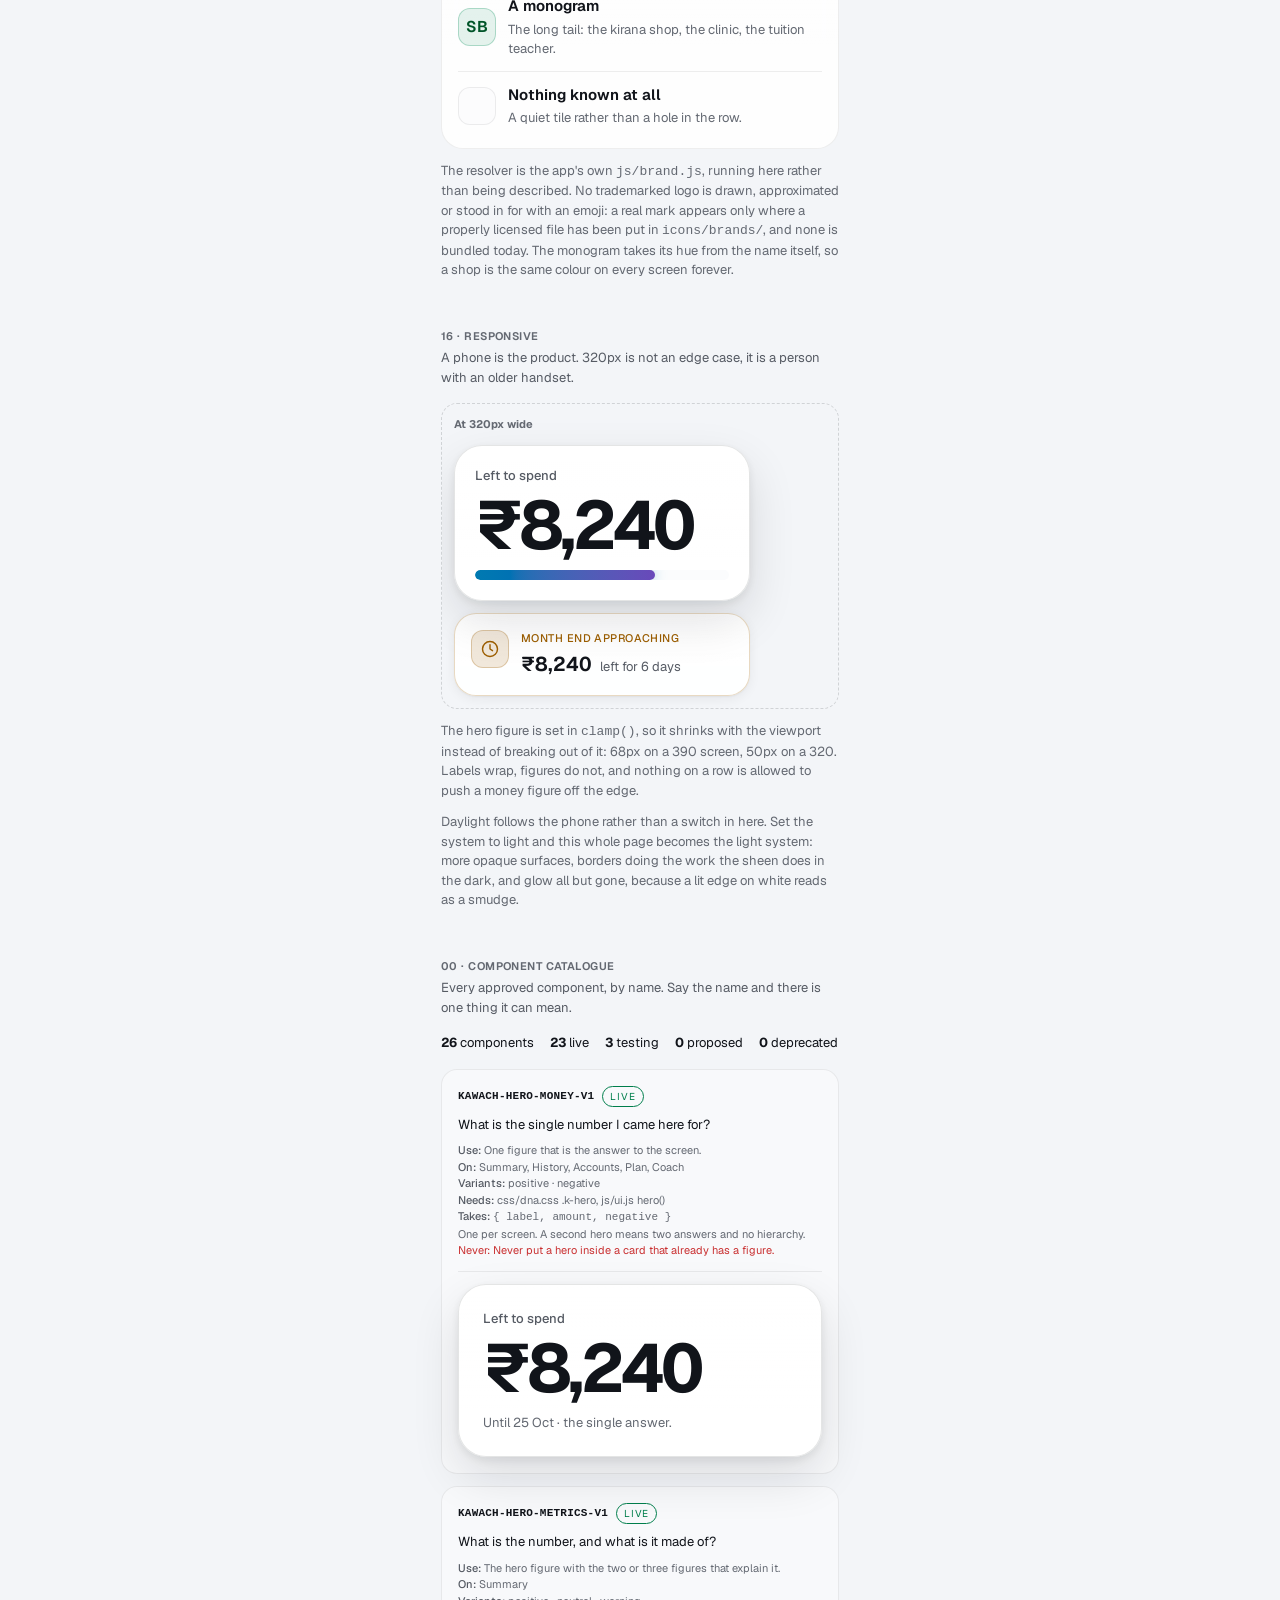
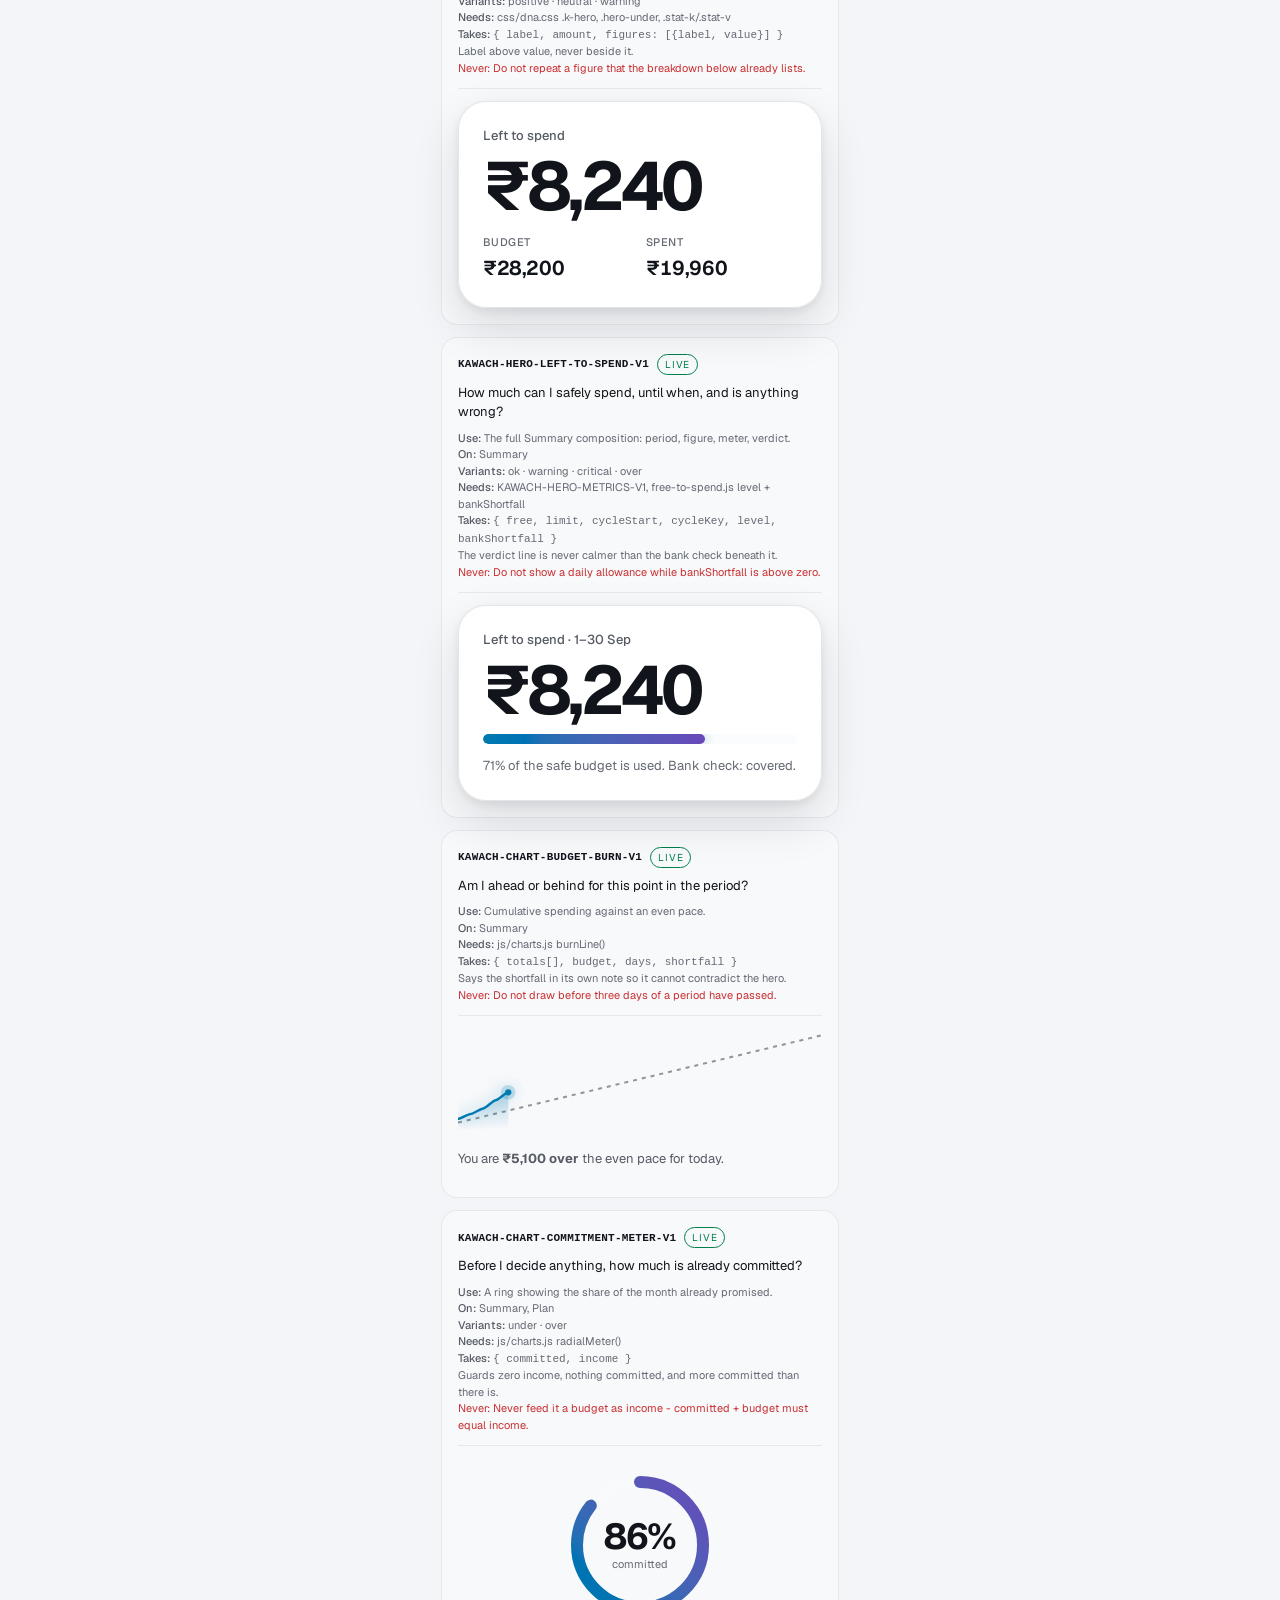
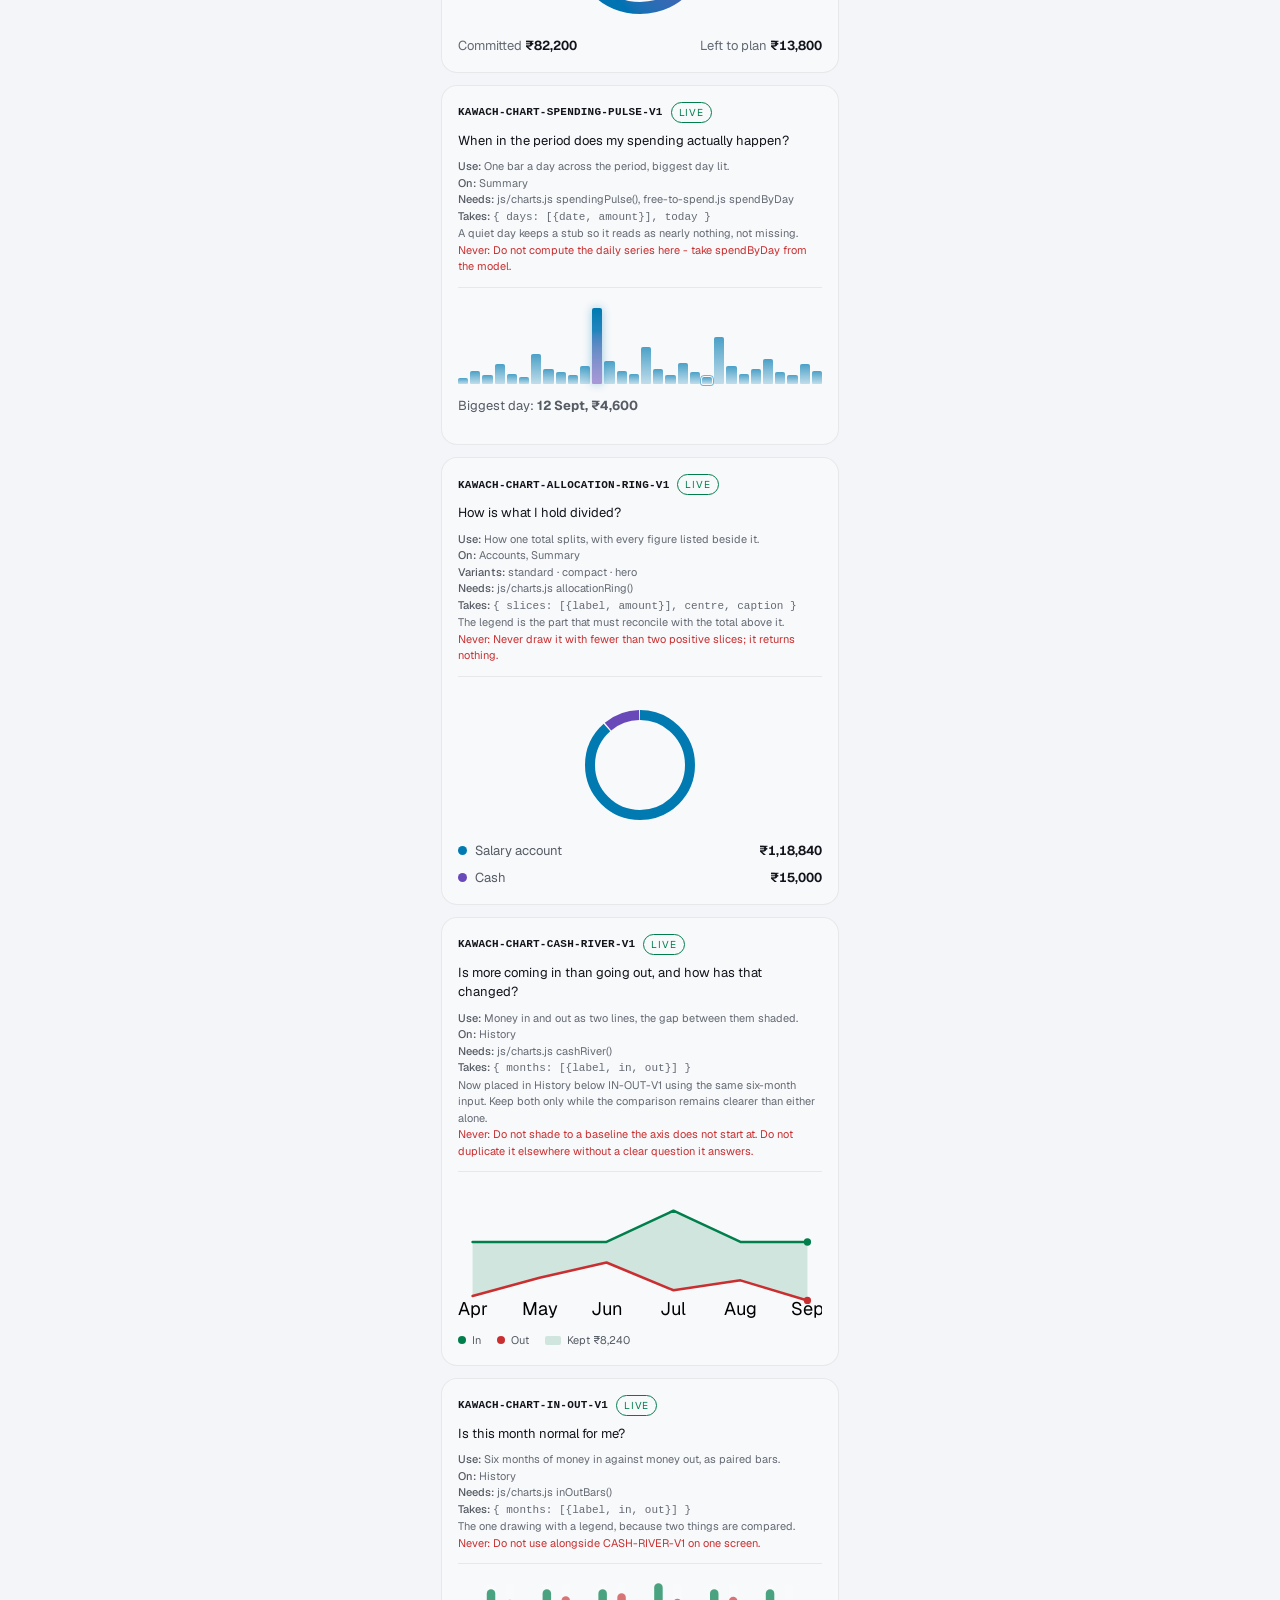
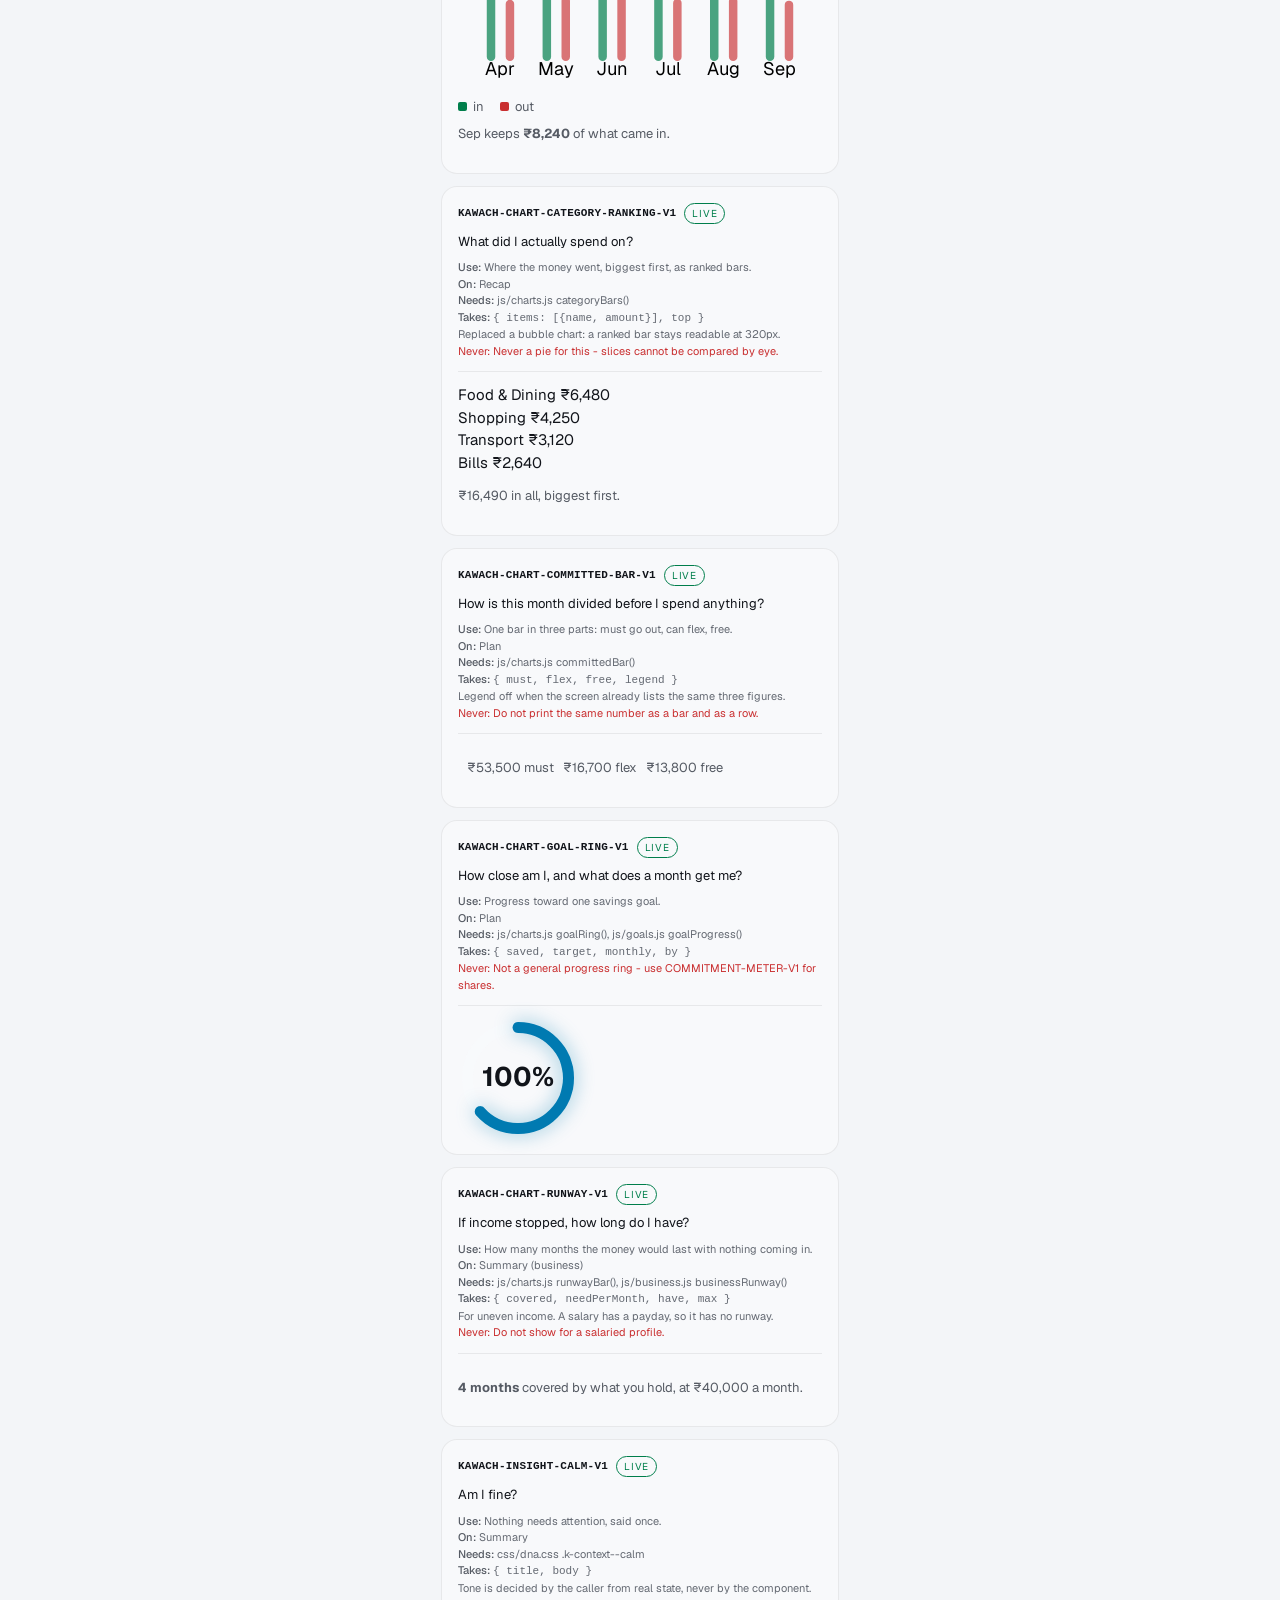
==== commit ffd76869: "Design Lab 2.1: correct artwork rendering and identity copy" ====
--- a/lab/index.html
+++ b/lab/index.html
@@ -7,7 +7,7 @@
 <meta name="robots" content="noindex">
 <meta name="theme-color" content="#0a0c14">
 <!--
-  THE DESIGN LAB 2.0. Not a screen of the app.
+  THE DESIGN LAB 2.1. Not a screen of the app.
 
   It exists so the visual system can be judged on its own before a screen is
   built on it. It loads css/dna.css for the system and two of the app's own
@@ -118,7 +118,7 @@
   .brand-cell span { font-size: 10px; color: var(--k-text-3); }
   .art-grid { display: grid; grid-template-columns: repeat(auto-fill, minmax(96px, 1fr)); gap: var(--k-4); }
   .art-cell { display: flex; flex-direction: column; align-items: center; gap: var(--k-2); color: var(--k-accent); }
-  .art-cell img { width: 62px; height: 62px; }
+  .art-cell__art { width: 62px; height: 62px; display: block; background: currentColor; -webkit-mask: var(--k-art) center / contain no-repeat; mask: var(--k-art) center / contain no-repeat; }
   .art-cell span { font-size: 10px; color: var(--k-text-3); }
 </style>
 </head>
@@ -732,7 +732,7 @@
 
   /* --- the three steps of the brand system ------------------------- */
   const BRAND_DEMO = [
-    ['A licensed file in icons/brands/', `<span class="k-brand k-brand--md"><img src="../icons/kawach.svg" alt="" width="24" height="24"></span>`, 'Kawach’s own mark, standing in: no third-party logo is bundled.'],
+    ['Kawach’s own mark', `<span class="k-brand k-brand--md"><img src="../icons/kawach.svg" alt="" width="24" height="24"></span>`, 'Reference mark for the product itself. Third-party logos appear only when a legitimate SVG asset is bundled.'],
     ['The category’s own icon', brandMark('Big Bazaar', { category: 'Food & Dining', size: 'md' }), 'Used when the category is known but the merchant is not.'],
     ['A monogram', brandMark('Shree Balaji Provision Stores', { size: 'md' }), 'The long tail: the kirana shop, the clinic, the tuition teacher.'],
     ['Nothing known at all', brandMark('', { size: 'md' }), 'A quiet tile rather than a hole in the row.'],
@@ -860,7 +860,7 @@
     <div class="brand-grid">${g.items.map((b) => `<span class="brand-cell">${brandMark(b.name, { size: 'md' })}<span>${b.name}</span></span>`).join('')}</div>`).join('');
 
   document.getElementById('art-grid').innerHTML = ARTWORK.map(
-    (a) => `<span class="art-cell"><img src="../icons/art/${a.file}" alt="" loading="lazy"><span>${a.file}</span></span>`
+    (a) => `<span class="art-cell"><span class="art-cell__art" style="--k-art:url("../icons/art/${a.file}")" role="img" aria-label="${a.file}"></span><span>${a.file}</span></span>`
   ).join('');
 
   fillIcons(document);
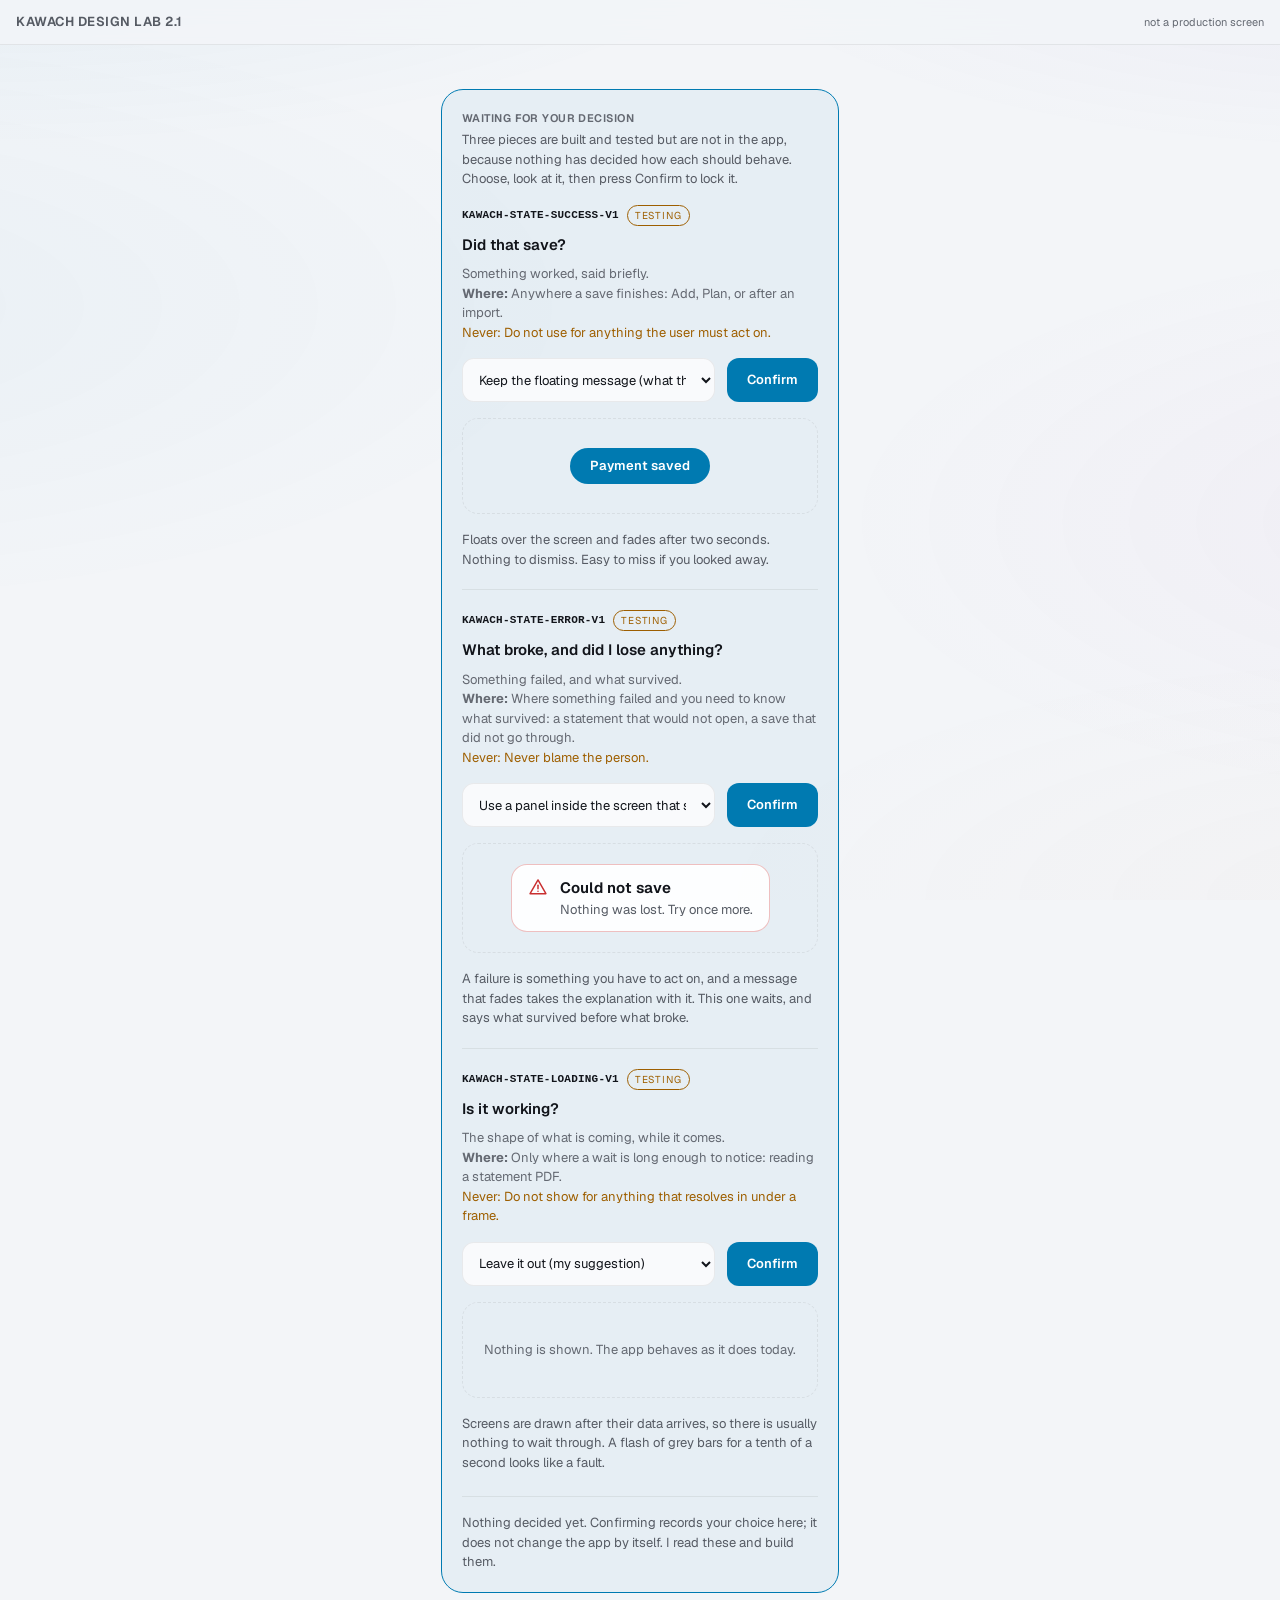
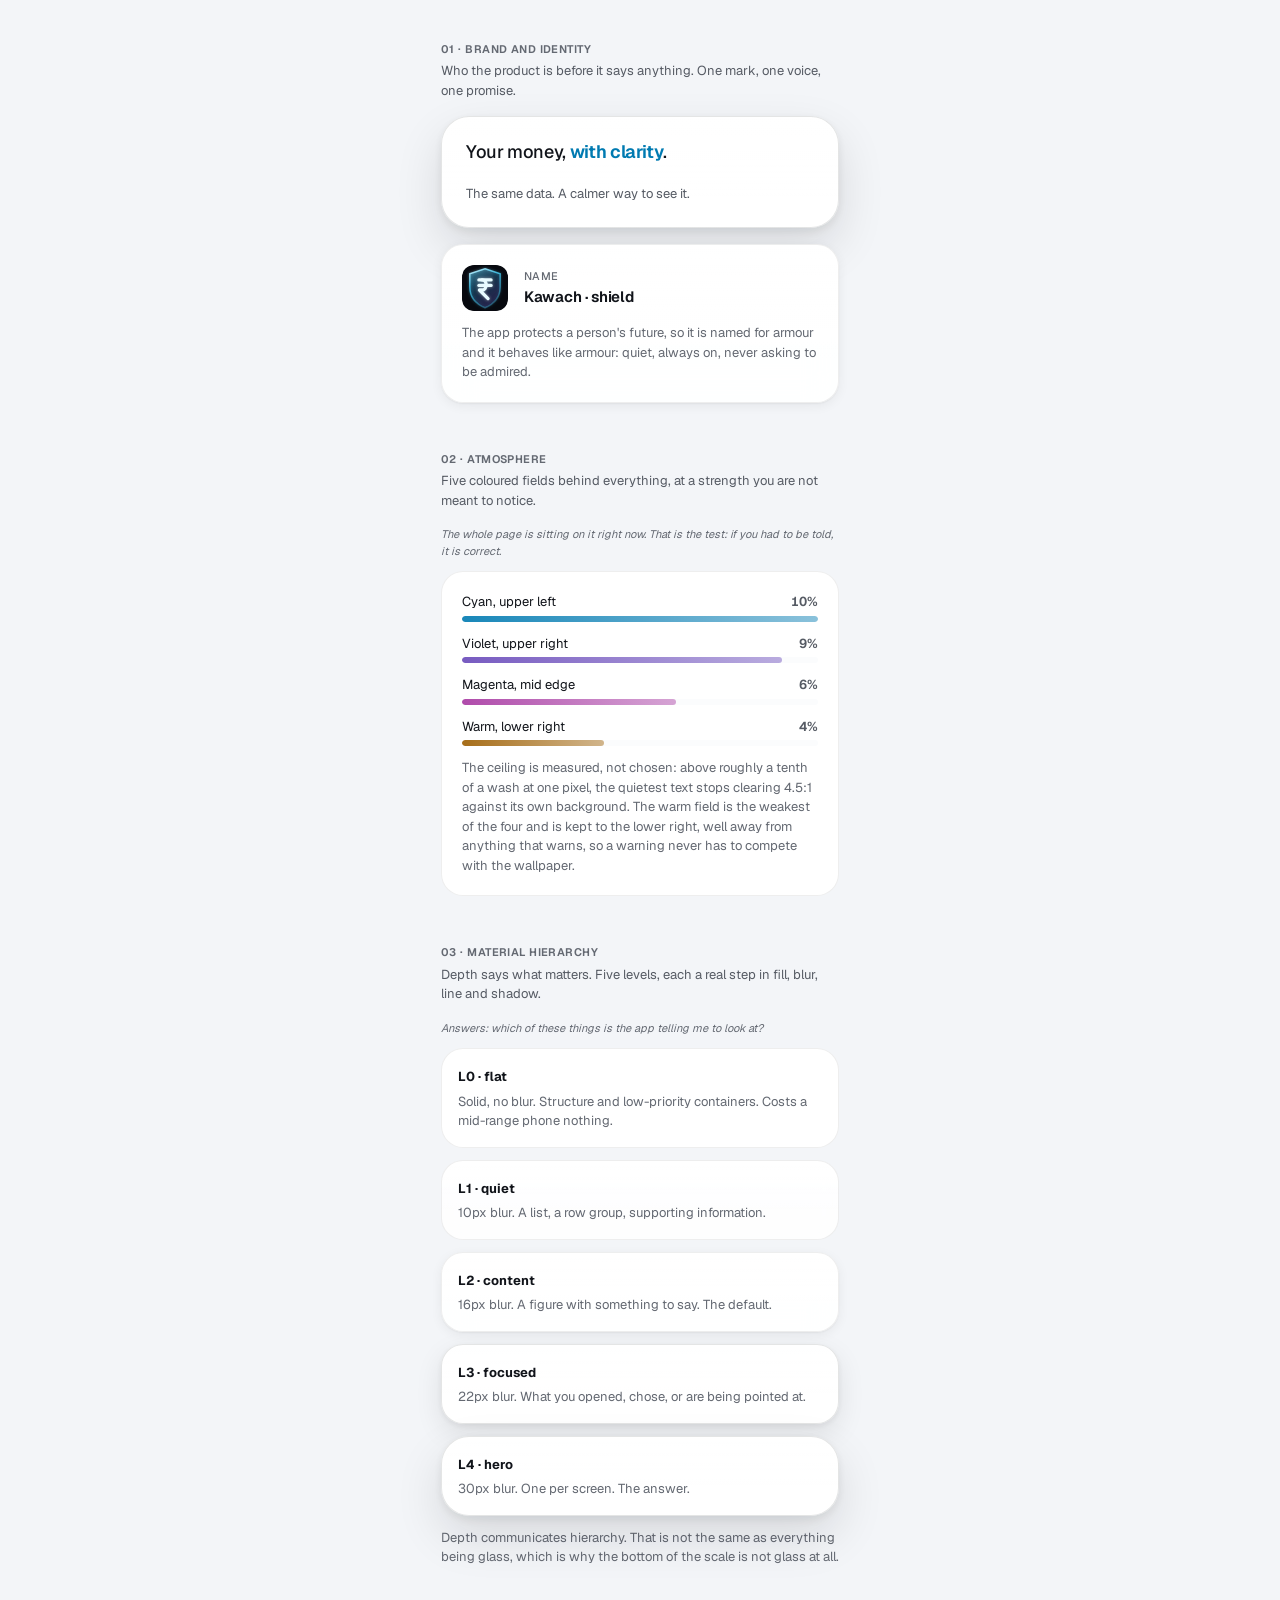
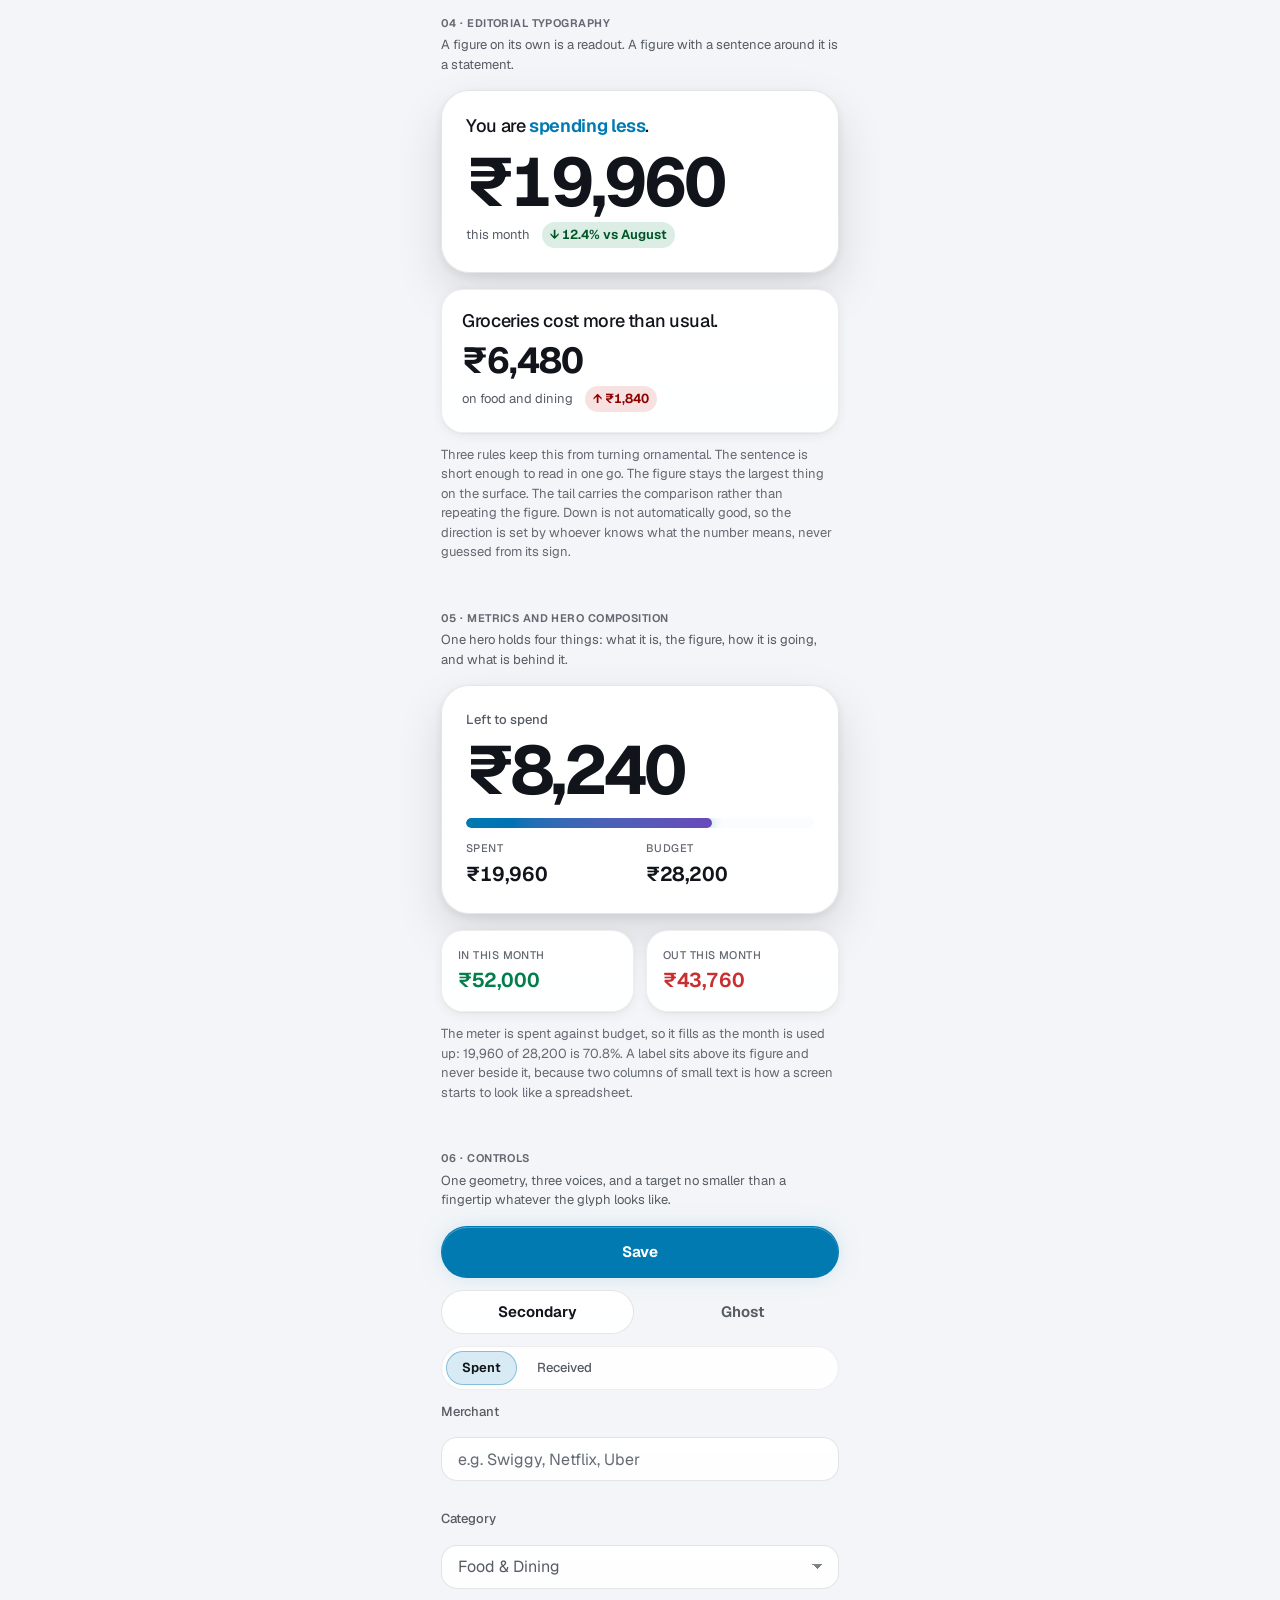
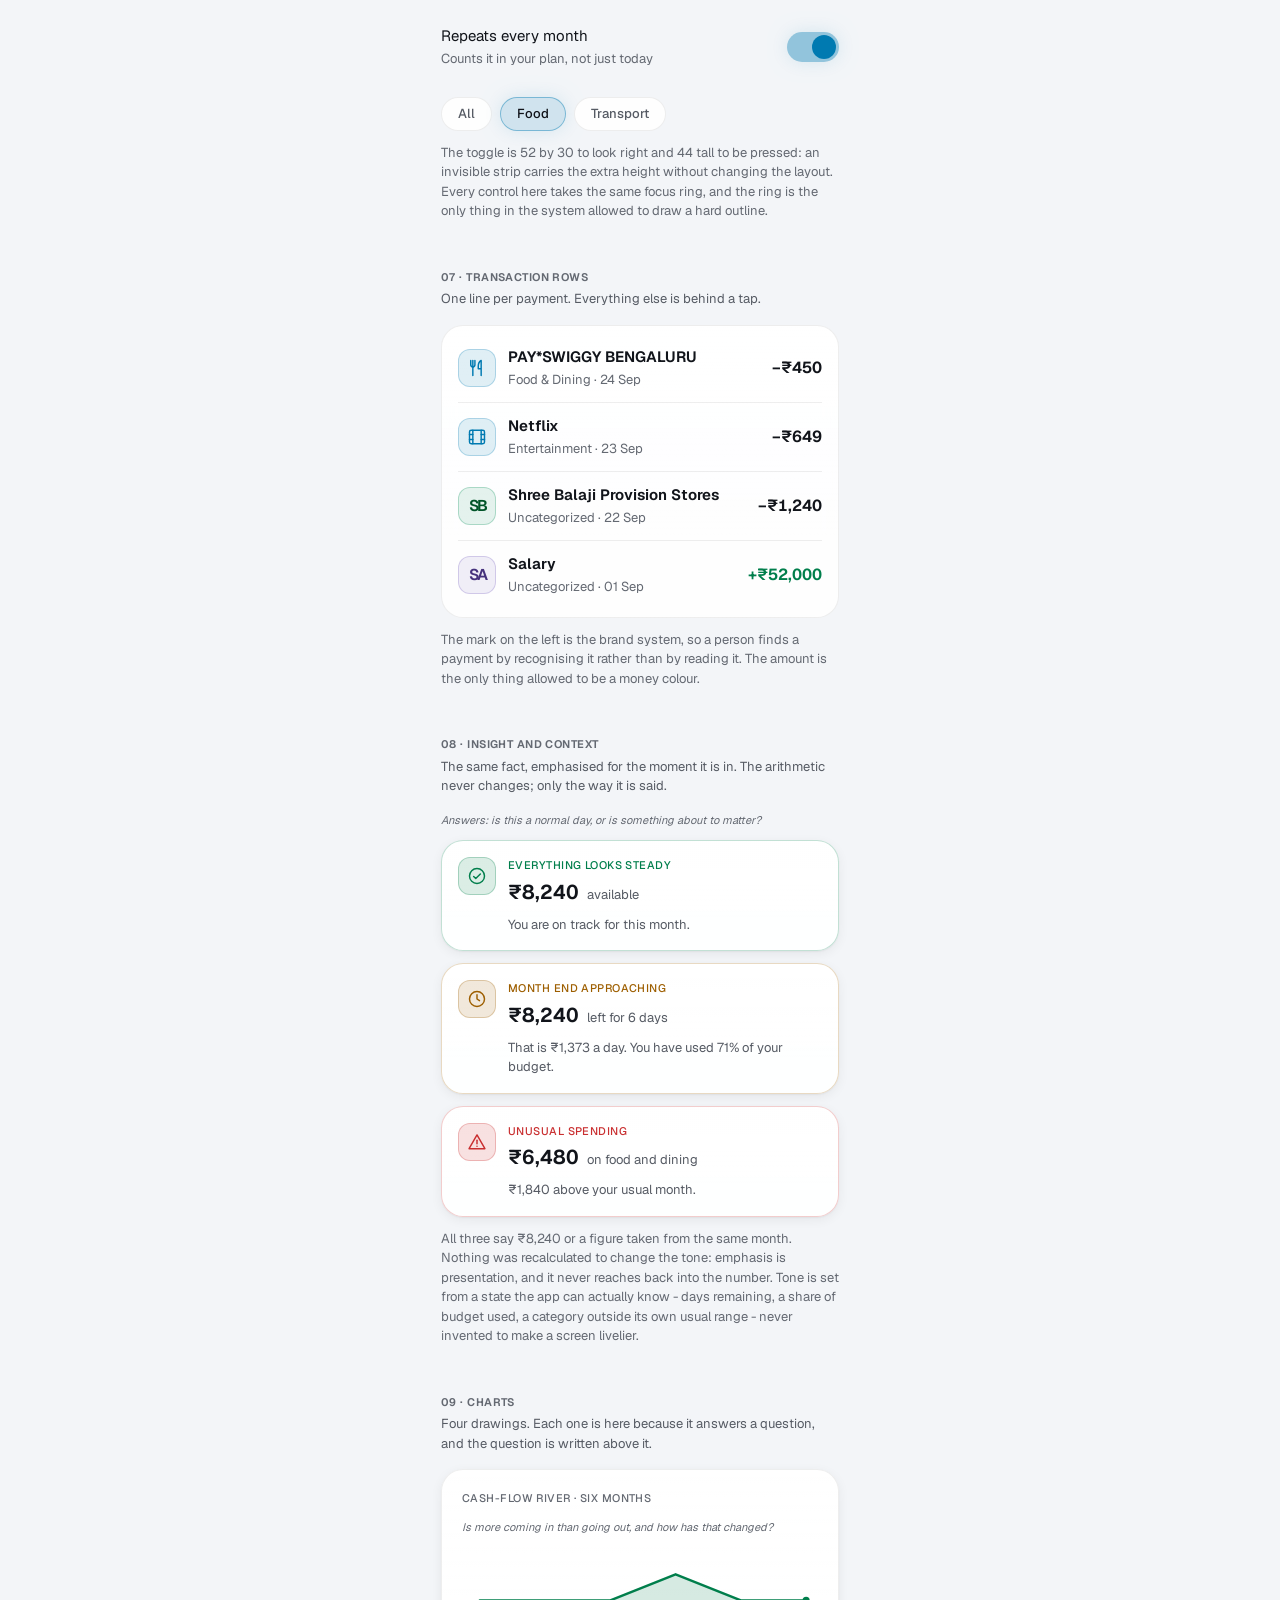
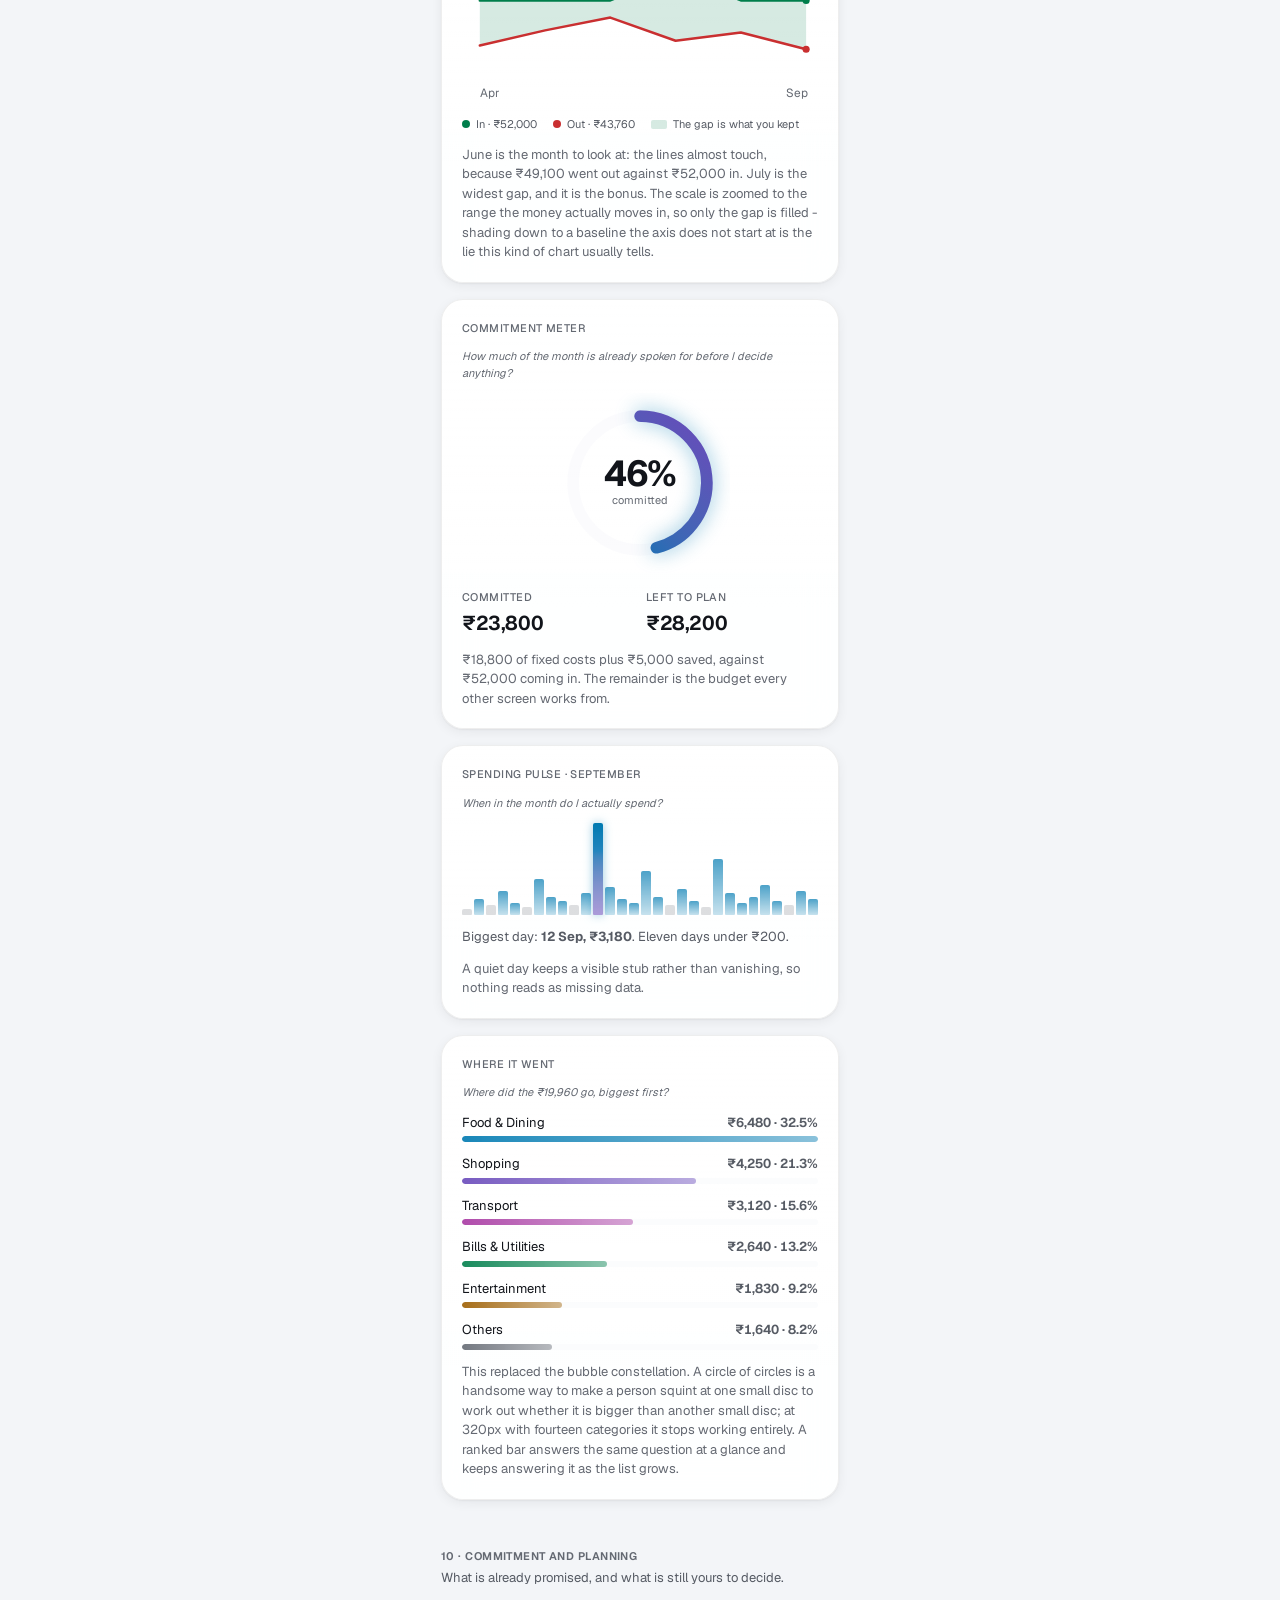
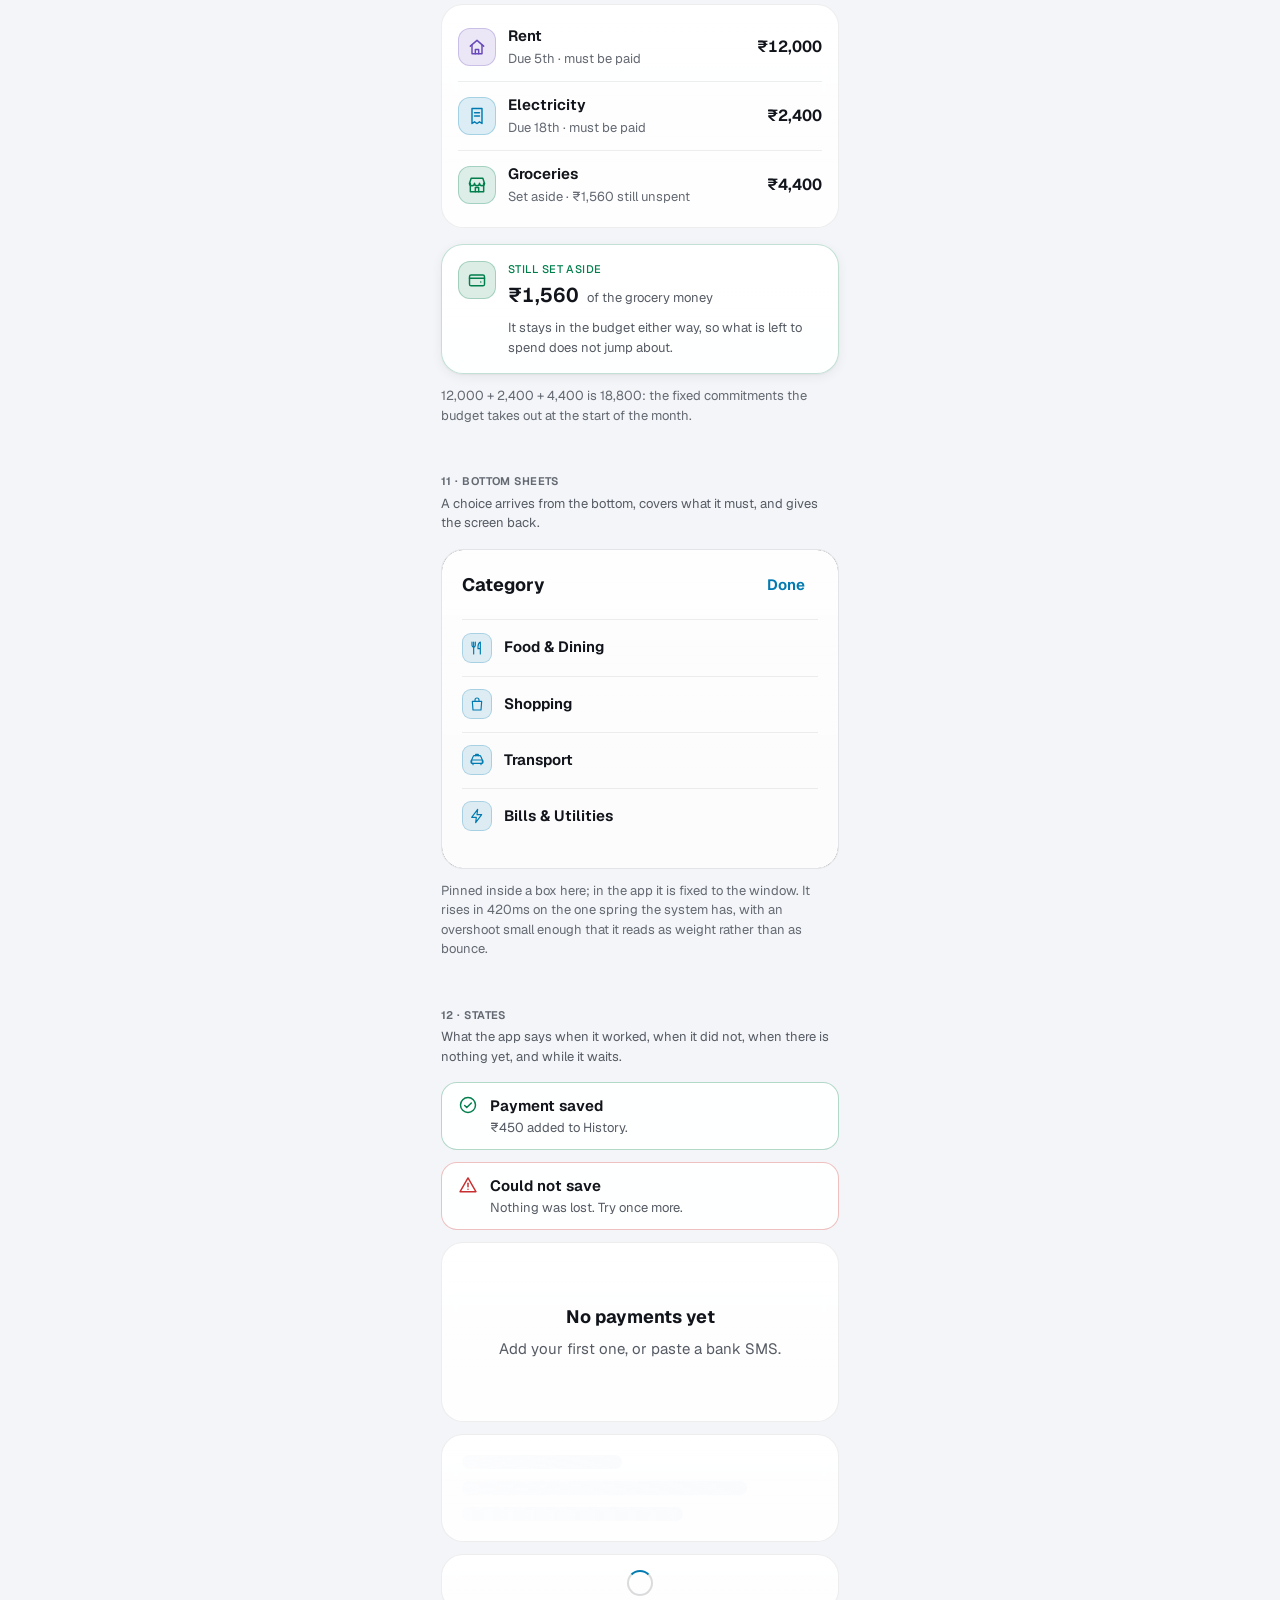
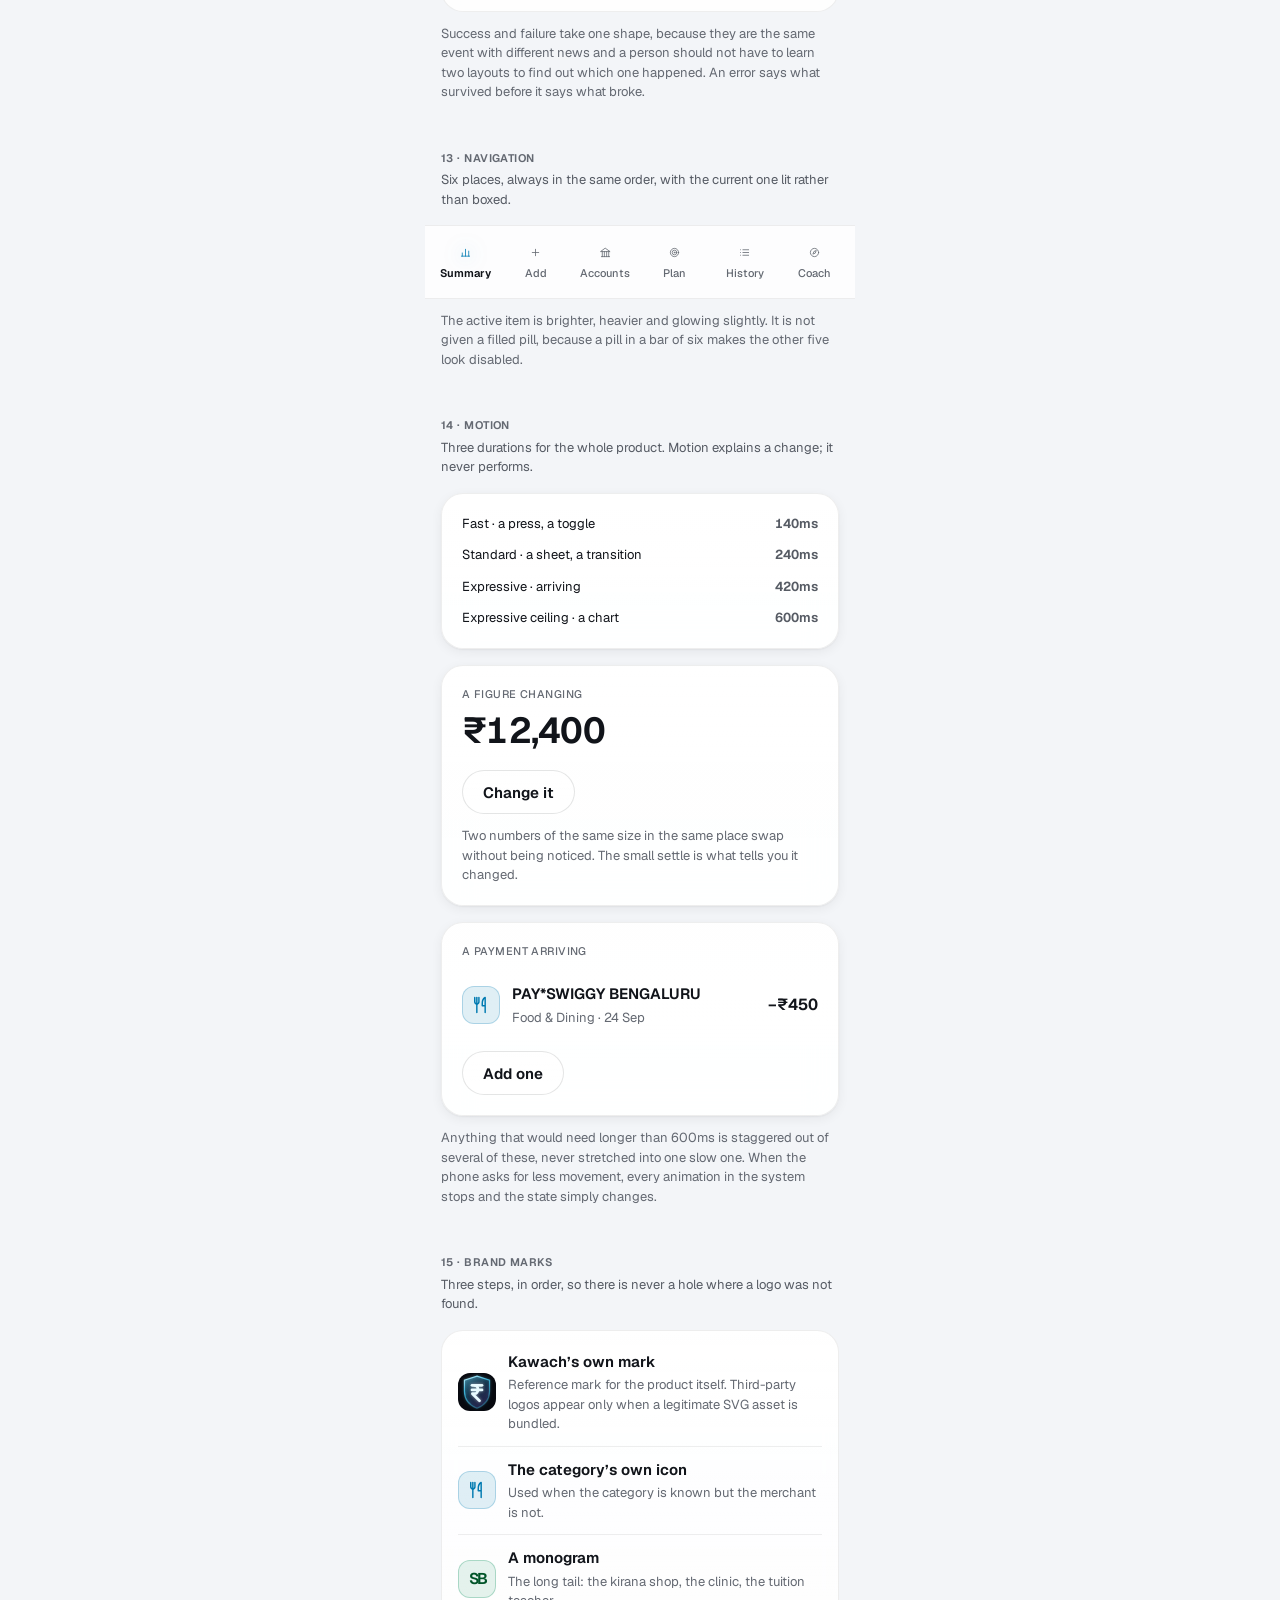
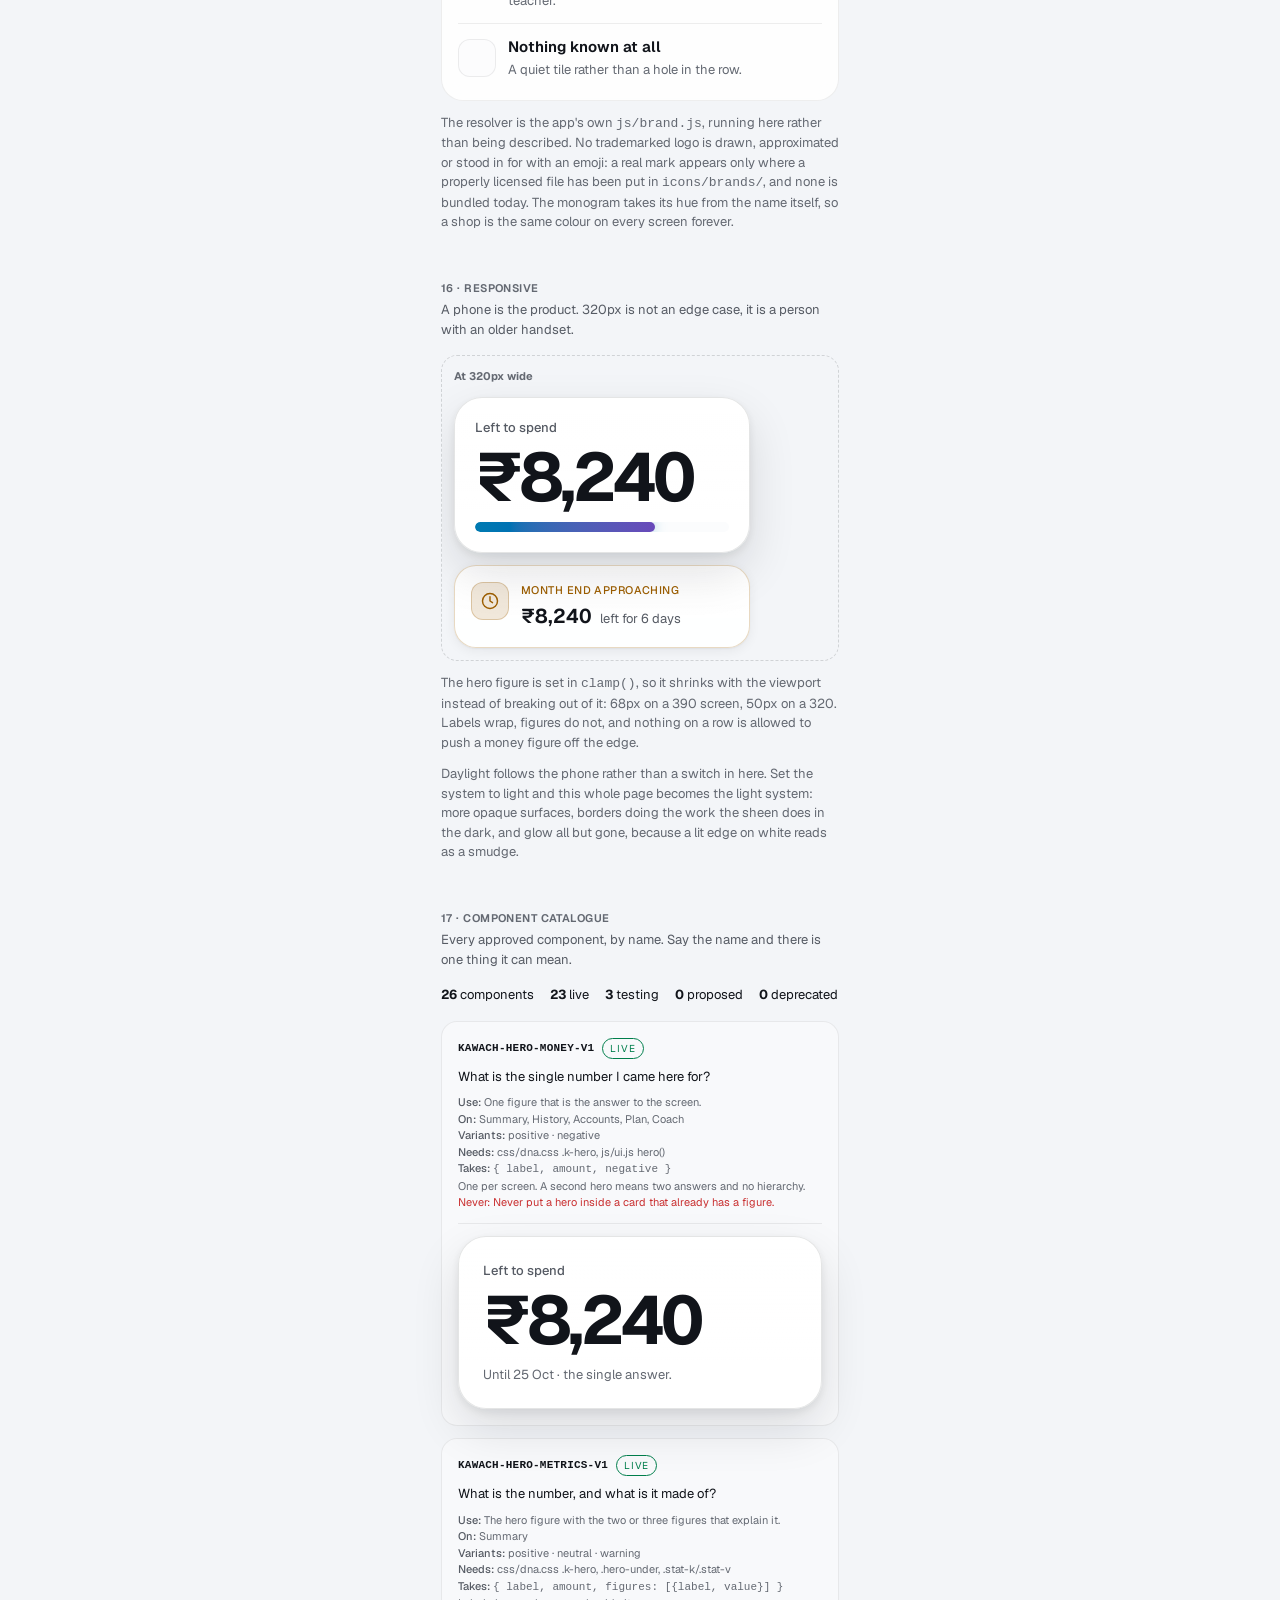
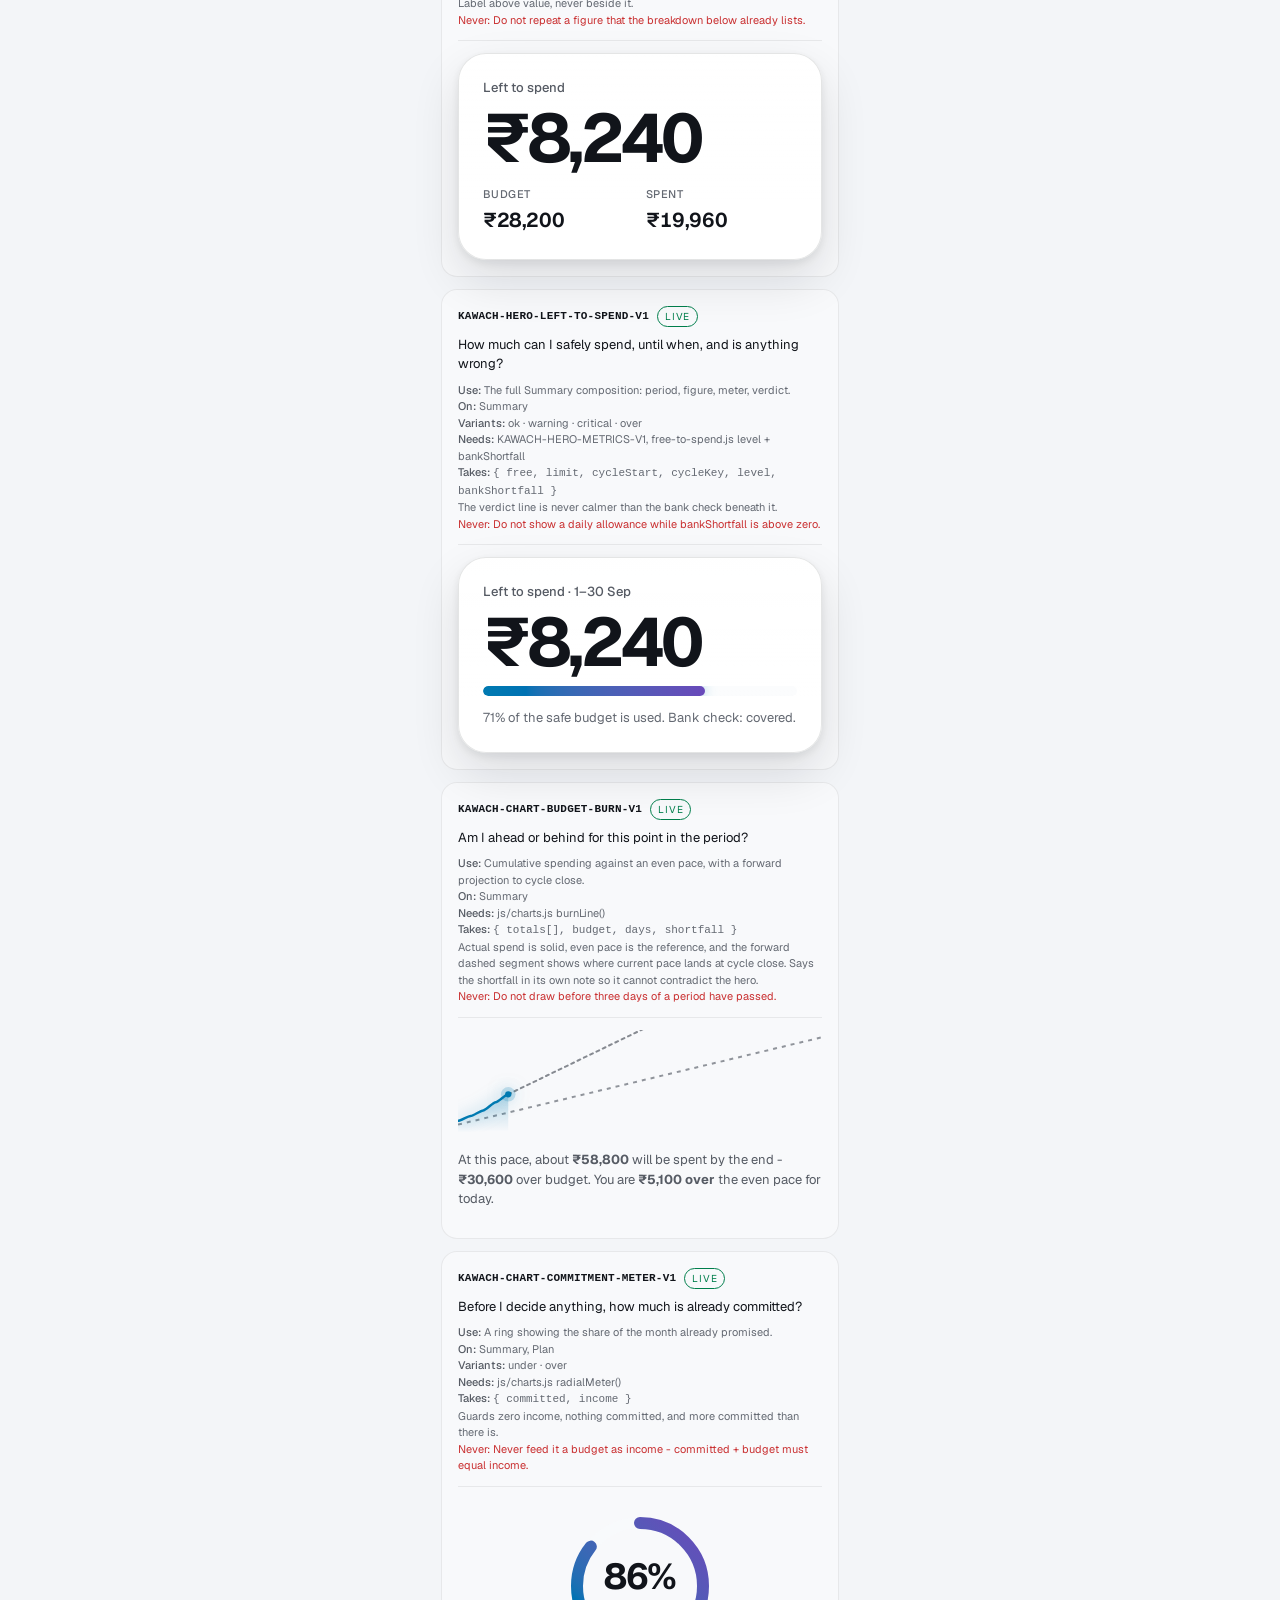
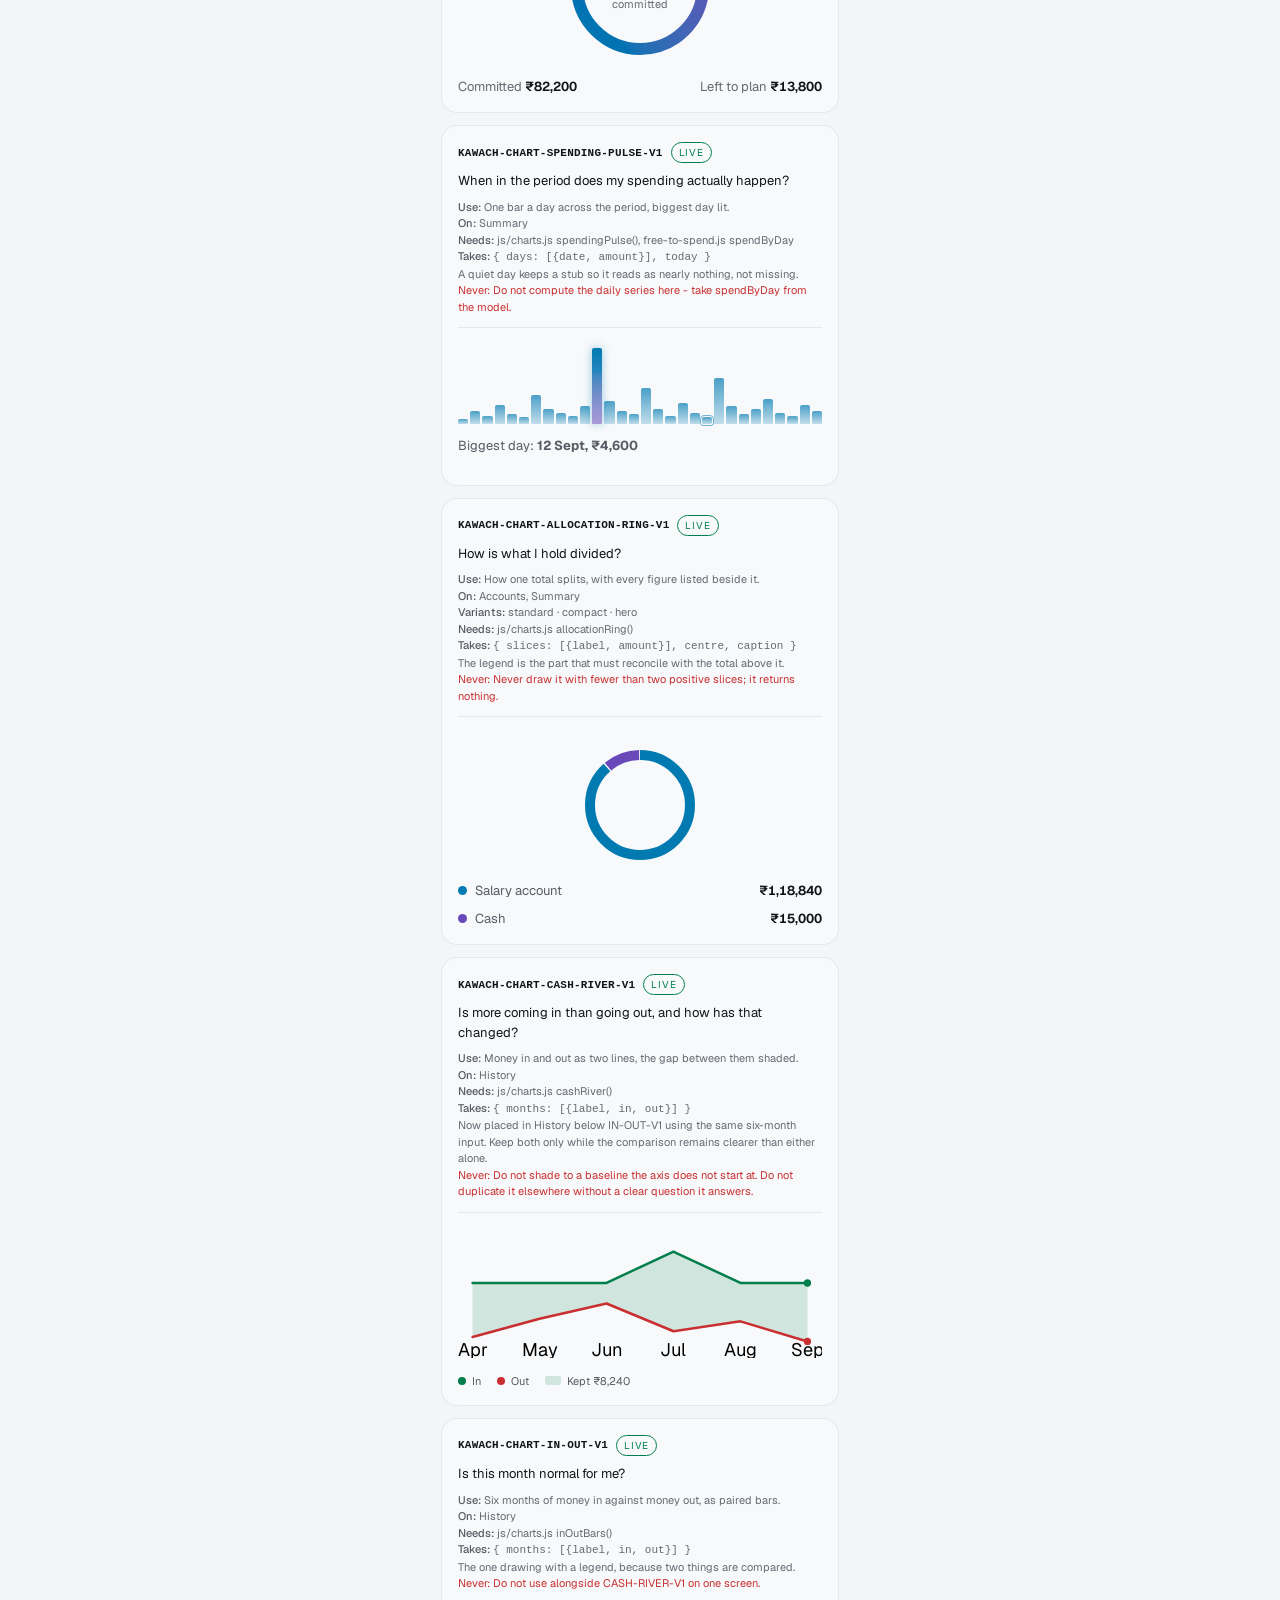
==== commit a5907a20: "Design Lab: a panel for deciding what goes into the app Stage 4 could not move: the rule is that onl" ====
--- a/lab/index.html
+++ b/lab/index.html
@@ -120,6 +120,24 @@
   .art-cell { display: flex; flex-direction: column; align-items: center; gap: var(--k-2); color: var(--k-accent); }
   .art-cell__art { width: 62px; height: 62px; display: block; background: currentColor; -webkit-mask: var(--k-art) center / contain no-repeat; mask: var(--k-art) center / contain no-repeat; }
   .art-cell span { font-size: 10px; color: var(--k-text-3); }
+  /* --- decisions waiting on the owner -------------------------------- */
+  .ap-sec { border: 1px solid var(--k-accent); border-radius: var(--k-r-lg); padding: var(--k-5); margin-top: var(--k-6); background: color-mix(in oklch, var(--k-accent) 5%, transparent); }
+  .ap-card { border-top: 1px solid var(--k-hairline); margin-top: var(--k-5); padding-top: var(--k-5); }
+  .ap-card:first-child { border-top: 0; margin-top: var(--k-4); padding-top: 0; }
+  .ap-q { font-size: var(--k-body); color: var(--k-text); font-weight: 600; margin: var(--k-2) 0; }
+  .ap-meta { font-size: var(--k-label); color: var(--k-text-3); margin: 0 0 var(--k-4); line-height: var(--k-lh-body); }
+  .ap-never { color: var(--k-warning); }
+  .ap-stage { border: 1px dashed var(--k-hairline); border-radius: var(--k-r-md); padding: var(--k-5); margin: var(--k-4) 0; display: grid; place-items: center; min-height: 96px; }
+  .ap-toast { display: inline-block; background: var(--k-accent); color: var(--k-accent-ink); padding: var(--k-2) var(--k-5); border-radius: var(--k-r-pill); font-size: var(--k-label); font-weight: 600; }
+  .ap-why { font-size: var(--k-label); color: var(--k-text-2); margin: 0 0 var(--k-4); line-height: var(--k-lh-body); }
+  .ap-row { display: flex; flex-wrap: wrap; gap: var(--k-3); align-items: center; }
+  .ap-row select { font: inherit; font-size: var(--k-label); color: var(--k-text); background: var(--k-surface-elev); border: 1px solid var(--k-hairline); border-radius: var(--k-r-sm); min-height: var(--k-tap); padding: 0 var(--k-3); flex: 1 1 240px; min-width: 0; }
+  .ap-btn { font: inherit; font-size: var(--k-label); font-weight: 600; min-height: var(--k-tap); padding: 0 var(--k-5); border: 0; border-radius: var(--k-r-sm); background: var(--k-accent); color: var(--k-accent-ink); cursor: pointer; }
+  .ap-btn--quiet { background: transparent; color: var(--k-text-2); border: 1px solid var(--k-hairline); }
+  .ap-lock { font-size: var(--k-label); font-weight: 600; color: var(--k-positive); }
+  .ap-sum { margin-top: var(--k-6); padding-top: var(--k-4); border-top: 1px solid var(--k-hairline); font-size: var(--k-label); color: var(--k-text-2); line-height: var(--k-lh-body); }
+  .ap-sum ul { margin: var(--k-2) 0 0; padding-left: 18px; }
+  .ap-sum code { font-family: ui-monospace, Consolas, monospace; font-size: 11px; }
 </style>
 </head>
 <body class="k k-atmosphere">
@@ -130,6 +148,14 @@
 </div>
 
 <div class="lab">
+
+<!-- WAITING FOR YOUR DECISION -------------------------------------- -->
+<section class="lab-sec ap-sec" id="approvals">
+  <h2>Waiting for your decision</h2>
+  <p>Three pieces are built and tested but are not in the app, because nothing has decided how each should behave. Choose, look at it, then press Confirm to lock it.</p>
+  <div id="ap-list"></div>
+  <div class="ap-sum" id="ap-sum"></div>
+</section>
 
 <!-- 01 · BRAND / IDENTITY ------------------------------------------- -->
 <section class="lab-sec">
@@ -555,10 +581,10 @@
 
   <nav class="k-nav lab-bleed" style="position:static;border-top:1px solid var(--k-hairline);border-bottom:1px solid var(--k-hairline)">
     <button class="k-nav__item" aria-current="page"><span class="k-nav__dot" data-icon="summary"></span>Summary</button>
+    <button class="k-nav__item"><span class="k-nav__dot" data-icon="add"></span>Add</button>
+    <button class="k-nav__item"><span class="k-nav__dot" data-icon="accounts"></span>Accounts</button>
+    <button class="k-nav__item"><span class="k-nav__dot" data-icon="plan"></span>Plan</button>
     <button class="k-nav__item"><span class="k-nav__dot" data-icon="history"></span>History</button>
-    <button class="k-nav__item"><span class="k-nav__dot" data-icon="add"></span>Add</button>
-    <button class="k-nav__item"><span class="k-nav__dot" data-icon="plan"></span>Plan</button>
-    <button class="k-nav__item"><span class="k-nav__dot" data-icon="accounts"></span>Accounts</button>
     <button class="k-nav__item"><span class="k-nav__dot" data-icon="coach"></span>Coach</button>
   </nav>
   <p class="lab-note">The active item is brighter, heavier and glowing slightly. It is not given a filled pill, because a pill in a bar of six makes the other five look disabled.</p>
@@ -645,7 +671,7 @@
 
 <!-- 00 · THE CATALOGUE ------------------------------------------------ -->
 <section class="lab-sec" id="catalogue">
-  <h2>00 &middot; Component catalogue</h2>
+  <h2>17 &middot; Component catalogue</h2>
   <p>Every approved component, by name. Say the name and there is one thing it can mean.</p>
   <div class="cat-count" id="cat-count"></div>
   <div class="cat-grid" id="cat-grid"></div>
@@ -654,7 +680,7 @@
 
 <!-- 17b · BRAND LIBRARY ----------------------------------------------- -->
 <section class="lab-sec">
-  <h2>17 &middot; Brand library</h2>
+  <h2>18 &middot; Brand library</h2>
   <p>Who Kawach would like a mark for, and what it currently has.</p>
   <div id="brand-summary" class="cat-count"></div>
   <div id="brand-groups"></div>
@@ -863,6 +889,133 @@
     (a) => `<span class="art-cell"><span class="art-cell__art" style="--k-art:url("../icons/art/${a.file}")" role="img" aria-label="${a.file}"></span><span>${a.file}</span></span>`
   ).join('');
 
+  /* --- what is waiting on you ---------------------------------------- */
+  // Real either/or choices, not invented ones. The app already says "saved"
+  // and "could not save" with a floating toast; these components are the
+  // in-page form of the same message. So the question is which form each
+  // message should take, which is a judgement about how the app should feel
+  // and therefore yours, not mine.
+  //
+  // Only components still marked TESTING appear here. The 23 already LIVE are
+  // in use, and swapping one is a redesign rather than a choice, so they are
+  // deliberately not offered as options.
+  const PENDING = {
+    'KAWACH-STATE-SUCCESS-V1': {
+      where: 'Anywhere a save finishes: Add, Plan, or after an import.',
+      options: [
+        { v: 'toast', label: 'Keep the floating message (what the app does now)',
+          why: 'Floats over the screen and fades after two seconds. Nothing to dismiss. Easy to miss if you looked away.',
+          demo: () => `<span class="ap-toast">Payment saved</span>` },
+        { v: 'panel', label: 'Use a panel inside the screen that stays',
+          why: 'Stays until the screen changes, so it cannot be missed. Takes room, and for a small save it can feel heavy.',
+          demo: () => DEMOS['KAWACH-STATE-SUCCESS-V1']() },
+        { v: 'defer', label: 'Not yet - leave it as it is',
+          why: 'Stays in the catalogue, tested but unused. Nothing changes in the app.', demo: null },
+      ],
+    },
+    'KAWACH-STATE-ERROR-V1': {
+      where: 'Where something failed and you need to know what survived: a statement that would not open, a save that did not go through.',
+      options: [
+        { v: 'panel', label: 'Use a panel inside the screen that stays (my suggestion)',
+          why: 'A failure is something you have to act on, and a message that fades takes the explanation with it. This one waits, and says what survived before what broke.',
+          demo: () => DEMOS['KAWACH-STATE-ERROR-V1']() },
+        { v: 'toast', label: 'Keep the floating message (what the app does now)',
+          why: 'Consistent with every other message, but it fades in two seconds, so a wrong password or an unreadable statement can go unnoticed.',
+          demo: () => `<span class="ap-toast">Could not save</span>` },
+        { v: 'defer', label: 'Not yet - leave it as it is',
+          why: 'Stays in the catalogue, tested but unused. Nothing changes in the app.', demo: null },
+      ],
+    },
+    'KAWACH-STATE-LOADING-V1': {
+      where: 'Only where a wait is long enough to notice: reading a statement PDF.',
+      options: [
+        { v: 'none', label: 'Leave it out (my suggestion)',
+          why: 'Screens are drawn after their data arrives, so there is usually nothing to wait through. A flash of grey bars for a tenth of a second looks like a fault.',
+          demo: null },
+        { v: 'import', label: 'Show it while a statement is being read',
+          why: 'Reading a PDF is the one wait that is genuinely slow. The bars show the shape of what is coming.',
+          demo: () => DEMOS['KAWACH-STATE-LOADING-V1']() },
+        { v: 'defer', label: 'Not yet - decide later',
+          why: 'Stays in the catalogue, tested but unused.', demo: null },
+      ],
+    },
+  };
+
+  const AP_KEY = 'kawach-lab-decisions';
+  const apRead = () => { try { return JSON.parse(localStorage.getItem(AP_KEY)) || {}; } catch { return {}; } };
+  const apWrite = (d) => { try { localStorage.setItem(AP_KEY, JSON.stringify(d)); } catch { /* private window */ } };
+  const apDay = (iso) => new Date(iso).toLocaleDateString('en-IN', { day: 'numeric', month: 'short' });
+
+  const apList = document.getElementById('ap-list');
+  const apSum = document.getElementById('ap-sum');
+  const apPending = CATALOGUE.filter((c) => PENDING[c.id]);
+
+  function apRender() {
+    const saved = apRead();
+    apList.innerHTML = apPending.map((c) => {
+      const spec = PENDING[c.id];
+      const lock = saved[c.id];
+      const chosen = lock ? lock.choice : spec.options[0].v;
+      const opt = spec.options.find((o) => o.v === chosen) || spec.options[0];
+      return `<div class="ap-card" data-id="${c.id}">
+        <div class="cat-top"><span class="cat-id">${c.id}</span>
+          <span class="cat-badge cat-${lock ? 'LIVE' : c.status}">${lock ? 'DECIDED' : c.status}</span></div>
+        <p class="ap-q">${c.answers}</p>
+        <p class="ap-meta">${c.purpose}<br><b>Where:</b> ${spec.where}
+          ${c.dont ? `<br><span class="ap-never">Never: ${c.dont}</span>` : ''}</p>
+        <div class="ap-row">
+          <select data-sel="${c.id}" ${lock ? 'disabled' : ''}>
+            ${spec.options.map((o) => `<option value="${o.v}"${o.v === chosen ? ' selected' : ''}>${o.label}</option>`).join('')}
+          </select>
+          ${lock
+            ? `<span class="ap-lock">Locked &middot; ${apDay(lock.at)}</span>
+               <button class="ap-btn ap-btn--quiet" data-undo="${c.id}">Change</button>`
+            : `<button class="ap-btn" data-ok="${c.id}">Confirm</button>`}
+        </div>
+        <div class="ap-stage" data-stage="${c.id}">${opt.demo ? opt.demo() : '<span class="ap-meta" style="margin:0">Nothing is shown. The app behaves as it does today.</span>'}</div>
+        <p class="ap-why" data-why="${c.id}">${opt.why}</p>
+      </div>`;
+    }).join('');
+
+    const locked = apPending.filter((c) => saved[c.id]);
+    apSum.innerHTML = locked.length
+      ? `<b>${locked.length} of ${apPending.length} decided.</b> Confirming records your choice here; it does not change the app by itself. I read these and build them.
+         <ul>${locked.map((c) => {
+             const o = PENDING[c.id].options.find((x) => x.v === saved[c.id].choice);
+             return `<li><code>${c.id}</code> &rarr; ${o ? o.label : saved[c.id].choice}</li>`;
+           }).join('')}</ul>`
+      : `Nothing decided yet. Confirming records your choice here; it does not change the app by itself. I read these and build them.`;
+    fillIcons(apList);
+  }
+
+  apList.addEventListener('change', (e) => {
+    const id = e.target.dataset.sel;
+    if (!id) return;
+    const spec = PENDING[id];
+    const opt = spec.options.find((o) => o.v === e.target.value);
+    const stage = apList.querySelector(`[data-stage="${id}"]`);
+    stage.innerHTML = opt.demo ? opt.demo() : '<span class="ap-meta" style="margin:0">Nothing is shown. The app behaves as it does today.</span>';
+    apList.querySelector(`[data-why="${id}"]`).textContent = opt.why;
+    fillIcons(stage);
+  });
+
+  apList.addEventListener('click', (e) => {
+    const ok = e.target.dataset.ok;
+    const undo = e.target.dataset.undo;
+    const saved = apRead();
+    if (ok) {
+      saved[ok] = { choice: apList.querySelector(`[data-sel="${ok}"]`).value, at: new Date().toISOString() };
+      apWrite(saved);
+      apRender();
+    } else if (undo) {
+      delete saved[undo];
+      apWrite(saved);
+      apRender();
+    }
+  });
+
+  apRender();
+
   fillIcons(document);
 </script>
 </body>
--- a/css/dna.css
+++ b/css/dna.css
@@ -1117,6 +1117,8 @@
 .k .chart-note { font-size: var(--k-label); color: var(--k-text-2); margin-top: var(--k-3); }
 .k .chart-dot { fill: var(--k-accent); filter: drop-shadow(0 0 7px color-mix(in oklch, var(--k-accent) 70%, transparent)); }
 .k .chart-dot-halo { fill: color-mix(in oklch, var(--k-accent) 20%, transparent); }
+.k .chart-projection { stroke: var(--k-text-2); stroke-width: 2; opacity: 0.7; }
+.k .chart-dot--projection { fill: var(--k-text-2); opacity: 0.9; }
 .k .chart-ring-track {
   fill: none;
   stroke: color-mix(in oklch, var(--k-surface-elev) 72%, transparent);
@@ -1435,8 +1437,9 @@
   color: oklch(80% 0.11 var(--k-hue, 206));
 }
 .k-brand__text {
-  display: grid;
-  place-items: center;
+  display: inline-flex;
+  align-items: center;
+  justify-content: center;
   width: 100%;
   height: 100%;
   font-size: 0.78em;
@@ -1447,6 +1450,14 @@
   font-variant-numeric: tabular-nums;
   transform: translateY(-0.02em);
 }
+.k-brand__glyph {
+  display: grid;
+  place-items: center;
+  width: 0.5em;
+  height: 1em;
+  flex: none;
+}
+.k-brand__glyph:only-child { width: 1em; }
 
 /* Nothing known at all: a quiet tile rather than a hole in the row. */
 .k-brand--none {
@@ -2677,8 +2688,11 @@
 /* --- "How it's worked out" was touching the card edges ---------------- */
 .k .hero-work { margin-top: var(--k-3); }
 .k .hero-work > .totals-card { padding: var(--k-4) var(--k-5); }
-.k .hero-work .totals-row { gap: var(--k-4); }
-.k .hero-work .totals-row > span:last-child { flex: none; white-space: nowrap; font-variant-numeric: tabular-nums; }
+.k .hero-work .totals-row { gap: var(--k-5); }
+.k .hero-work .totals-row > span:first-child { flex: 1 1 0; min-width: 0; overflow-wrap: anywhere; }
+.k .hero-work .totals-row > span:last-child { flex: 0 0 auto; margin-left: var(--k-2); white-space: nowrap; font-variant-numeric: tabular-nums; }
+.k .summary-spending-split { display: flex; flex-wrap: wrap; gap: var(--k-2) var(--k-5); margin: var(--k-3) var(--k-4) 0; color: var(--k-text-3); font-size: var(--k-caption); }
+.k .summary-spending-split strong { margin-left: var(--k-1); color: var(--k-text); font-weight: var(--k-w-fig); font-variant-numeric: tabular-nums; }
 
 /* A section header and its count/chevron on one baseline, off the edges. */
 .k .section-fold > summary { padding: var(--k-3) var(--k-1); gap: var(--k-3); }
@@ -2727,3 +2741,4 @@
 .k .empty-state-art { display: block; margin: 0 auto var(--k-4); color: var(--k-accent); opacity: .85; }
 .k .river-fold { margin-top: var(--k-3); }
 .k .river-fold > summary { color: var(--k-text-2); font-size: var(--k-label); }
+
